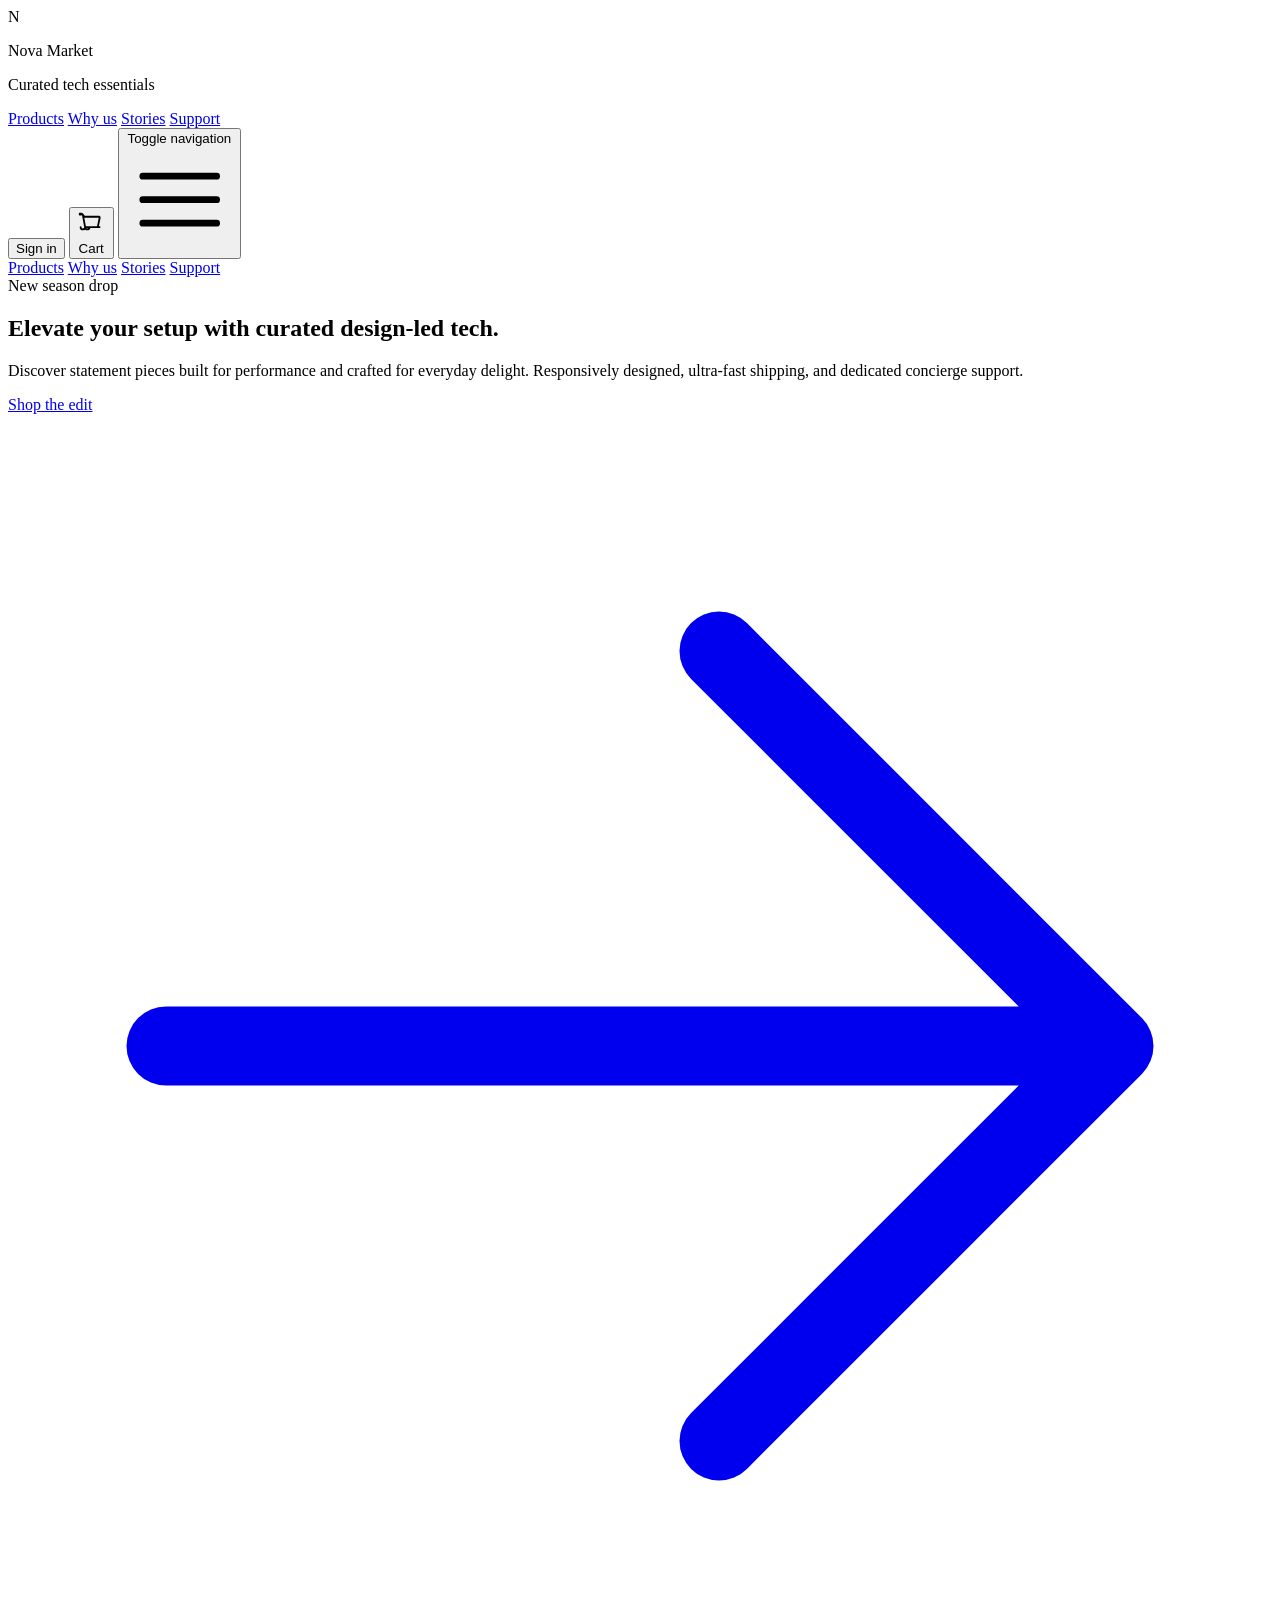
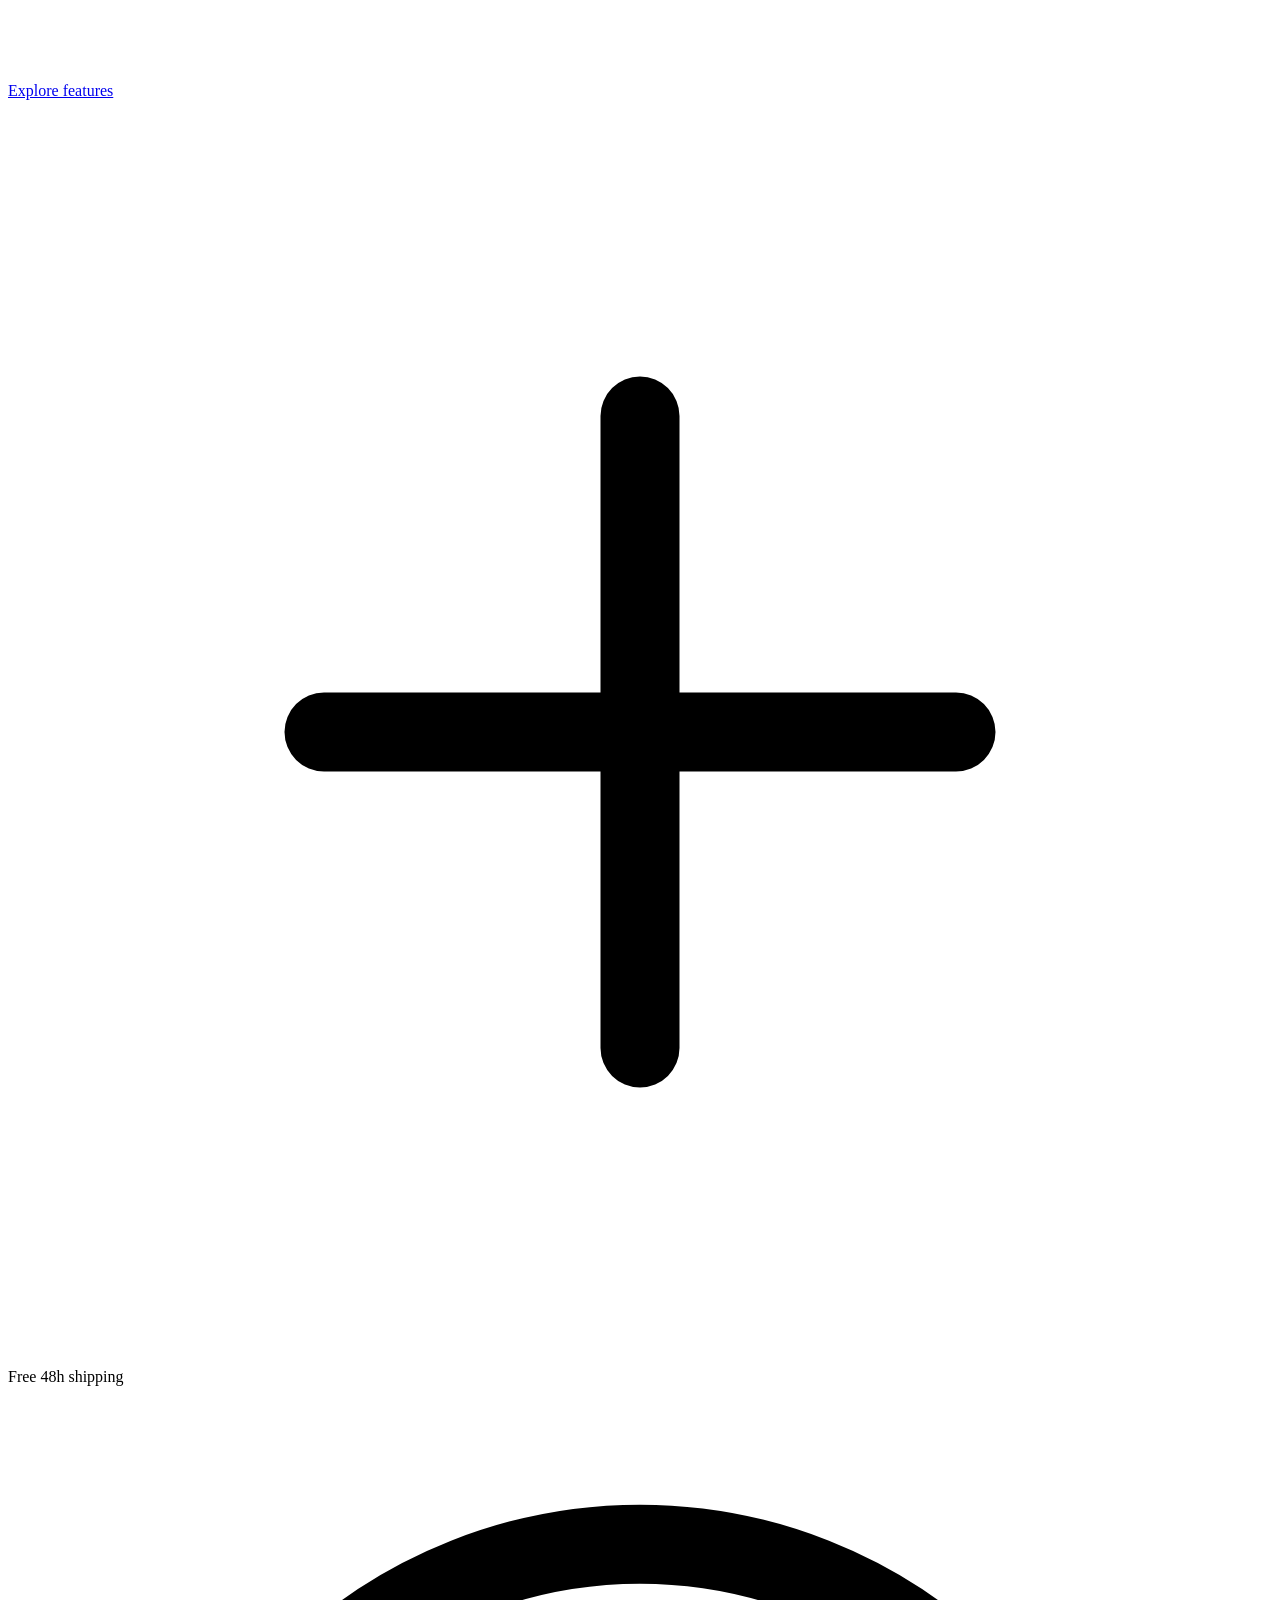
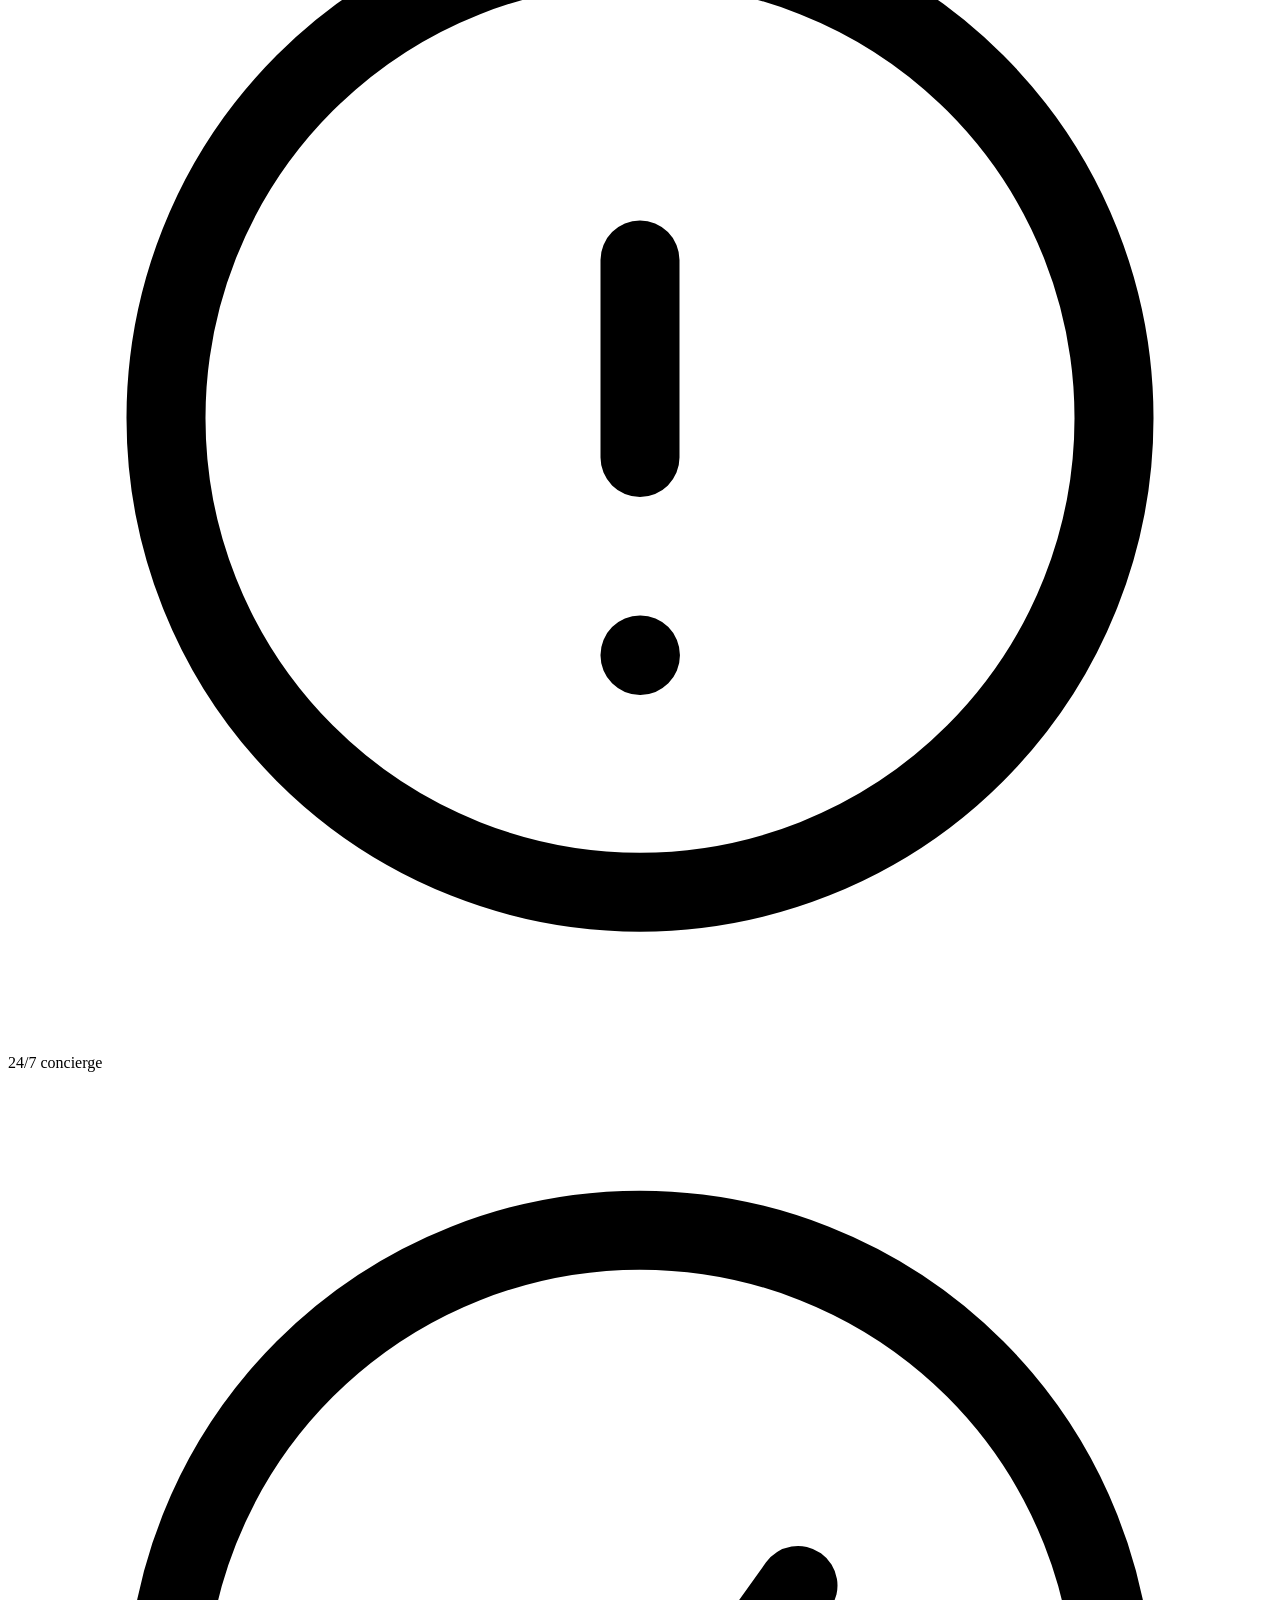
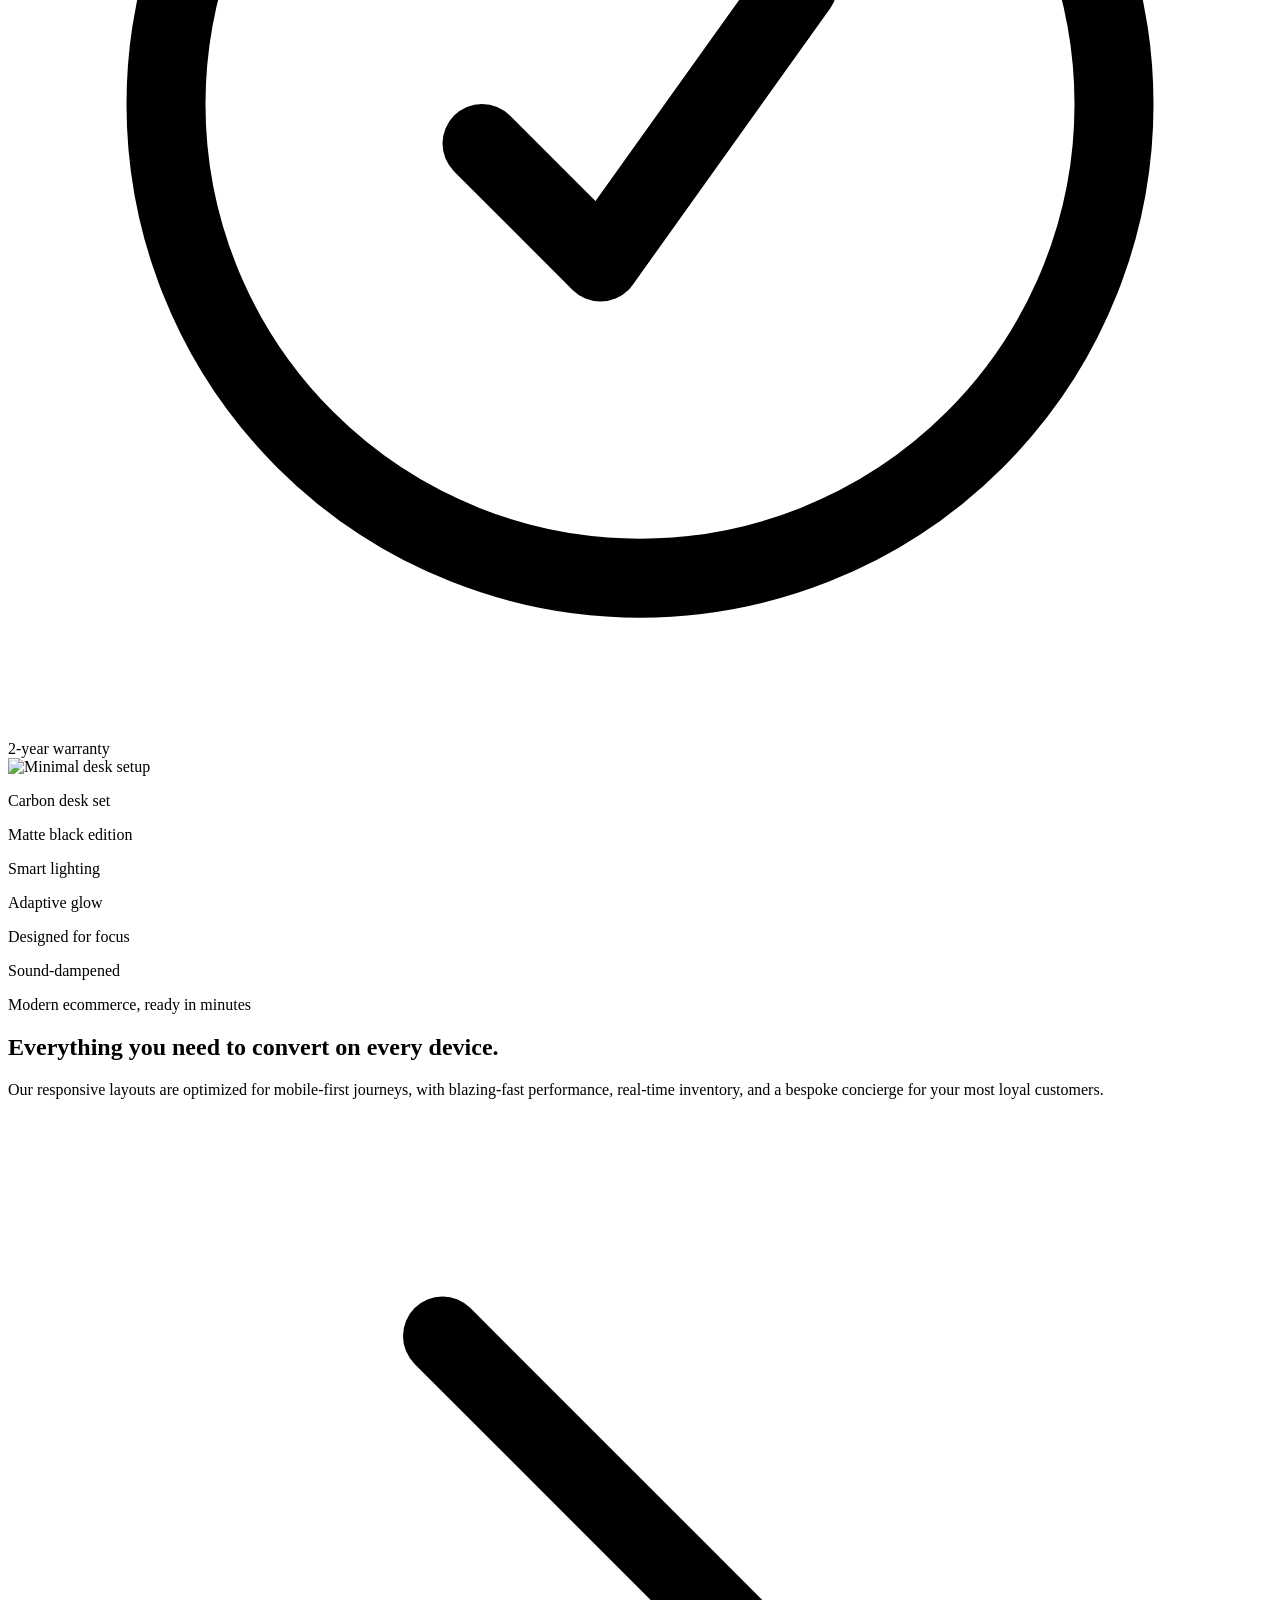
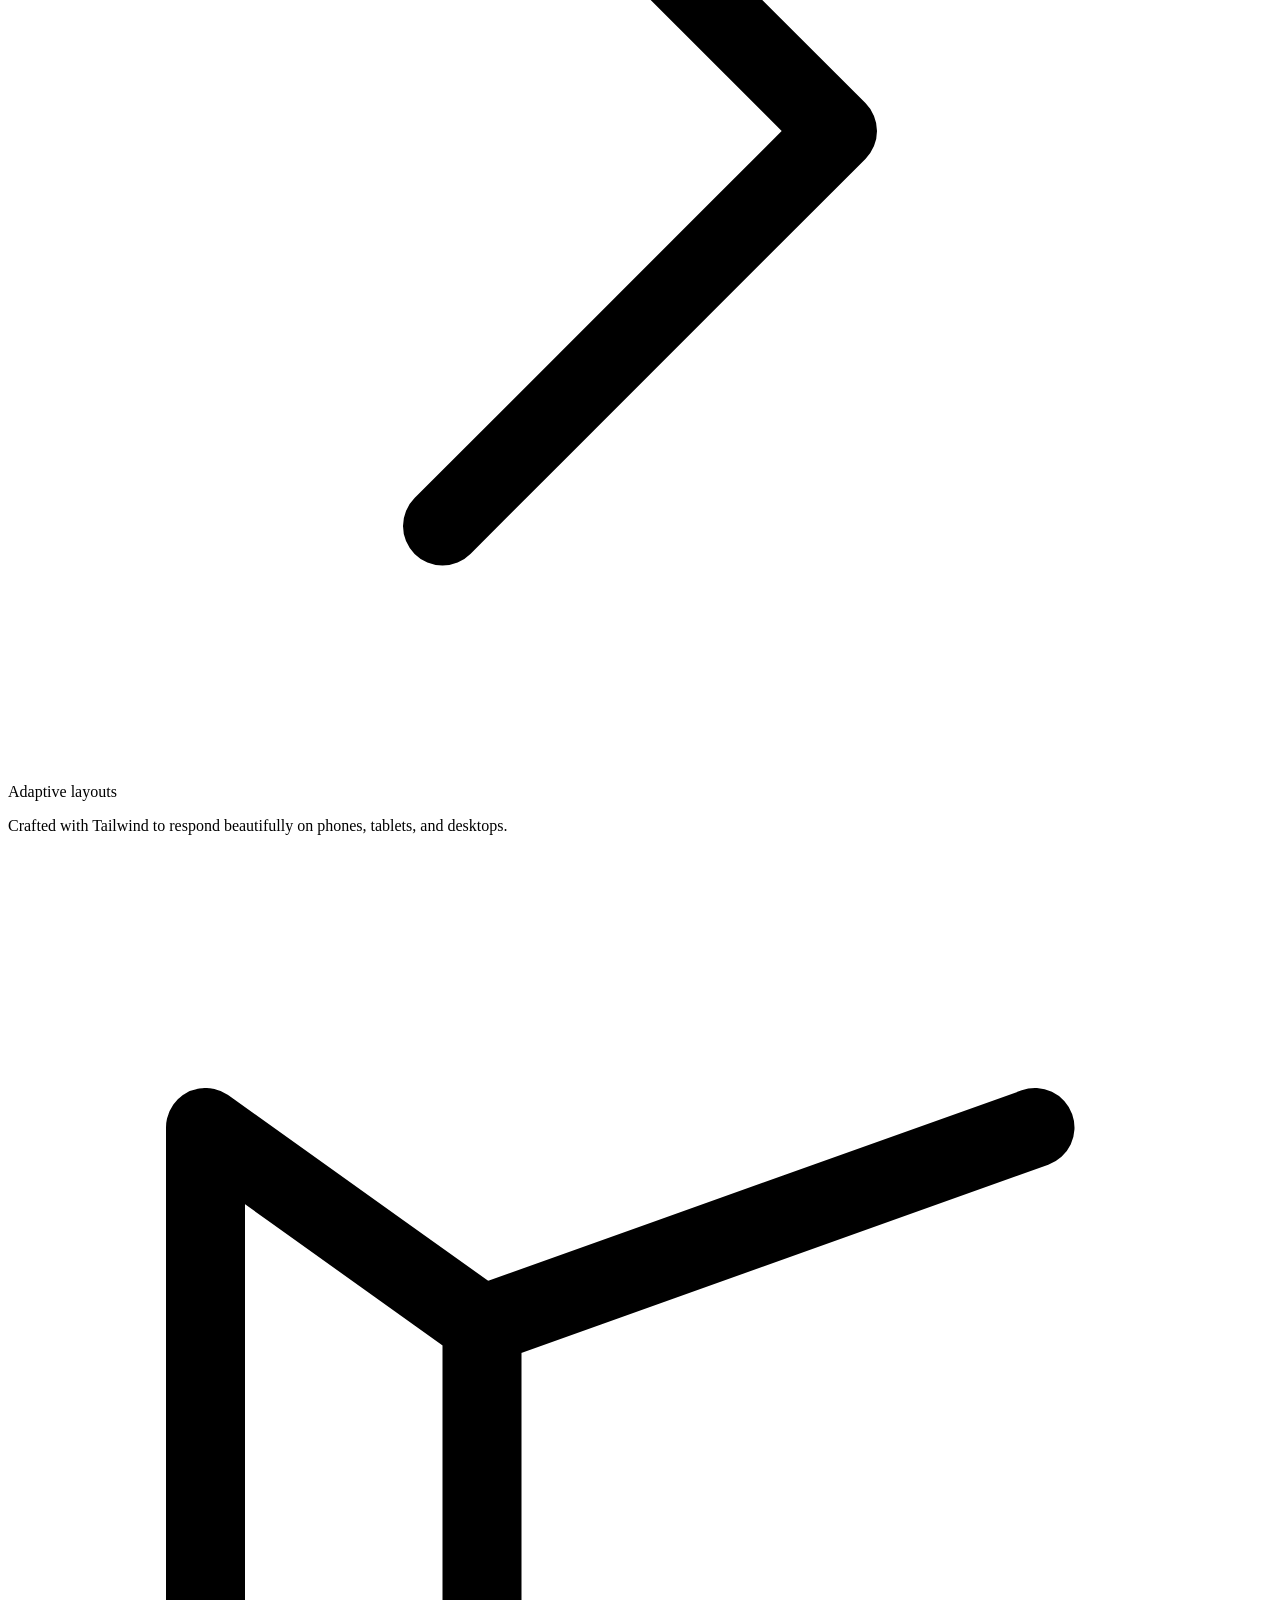
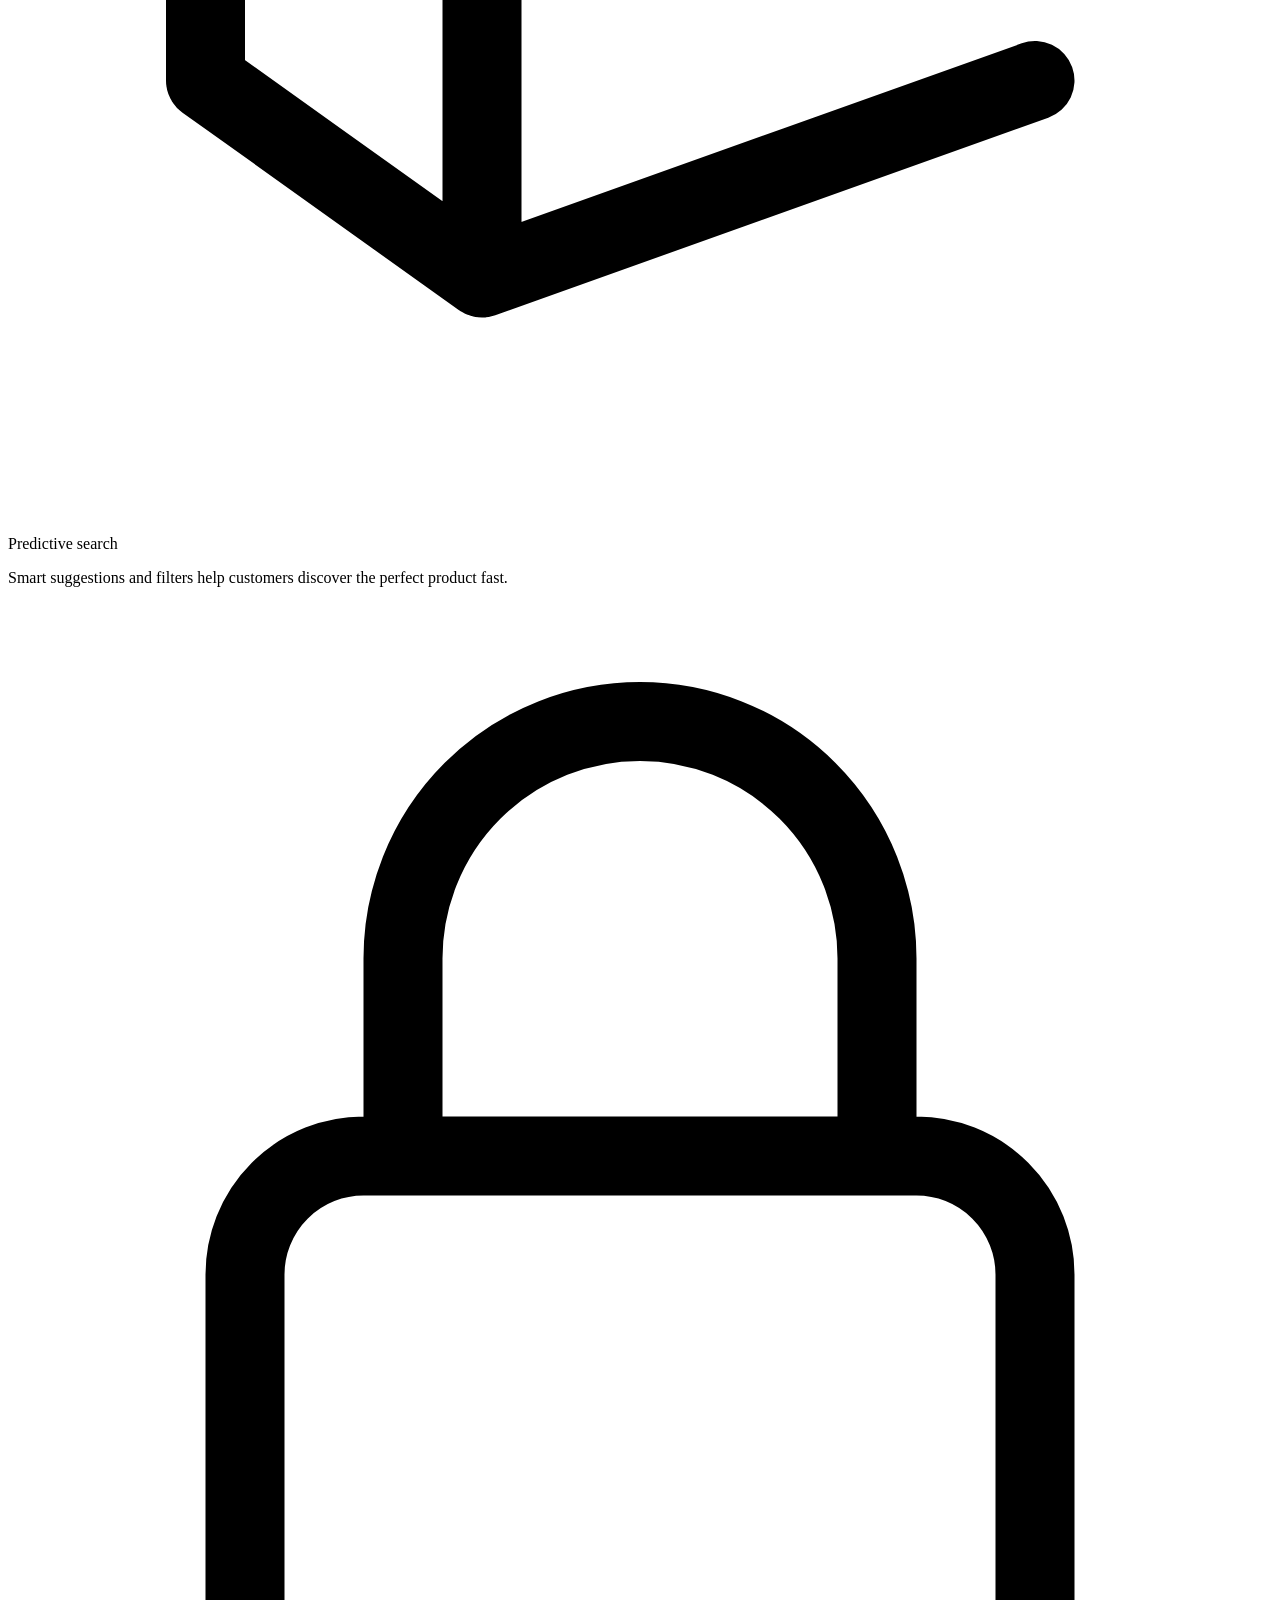
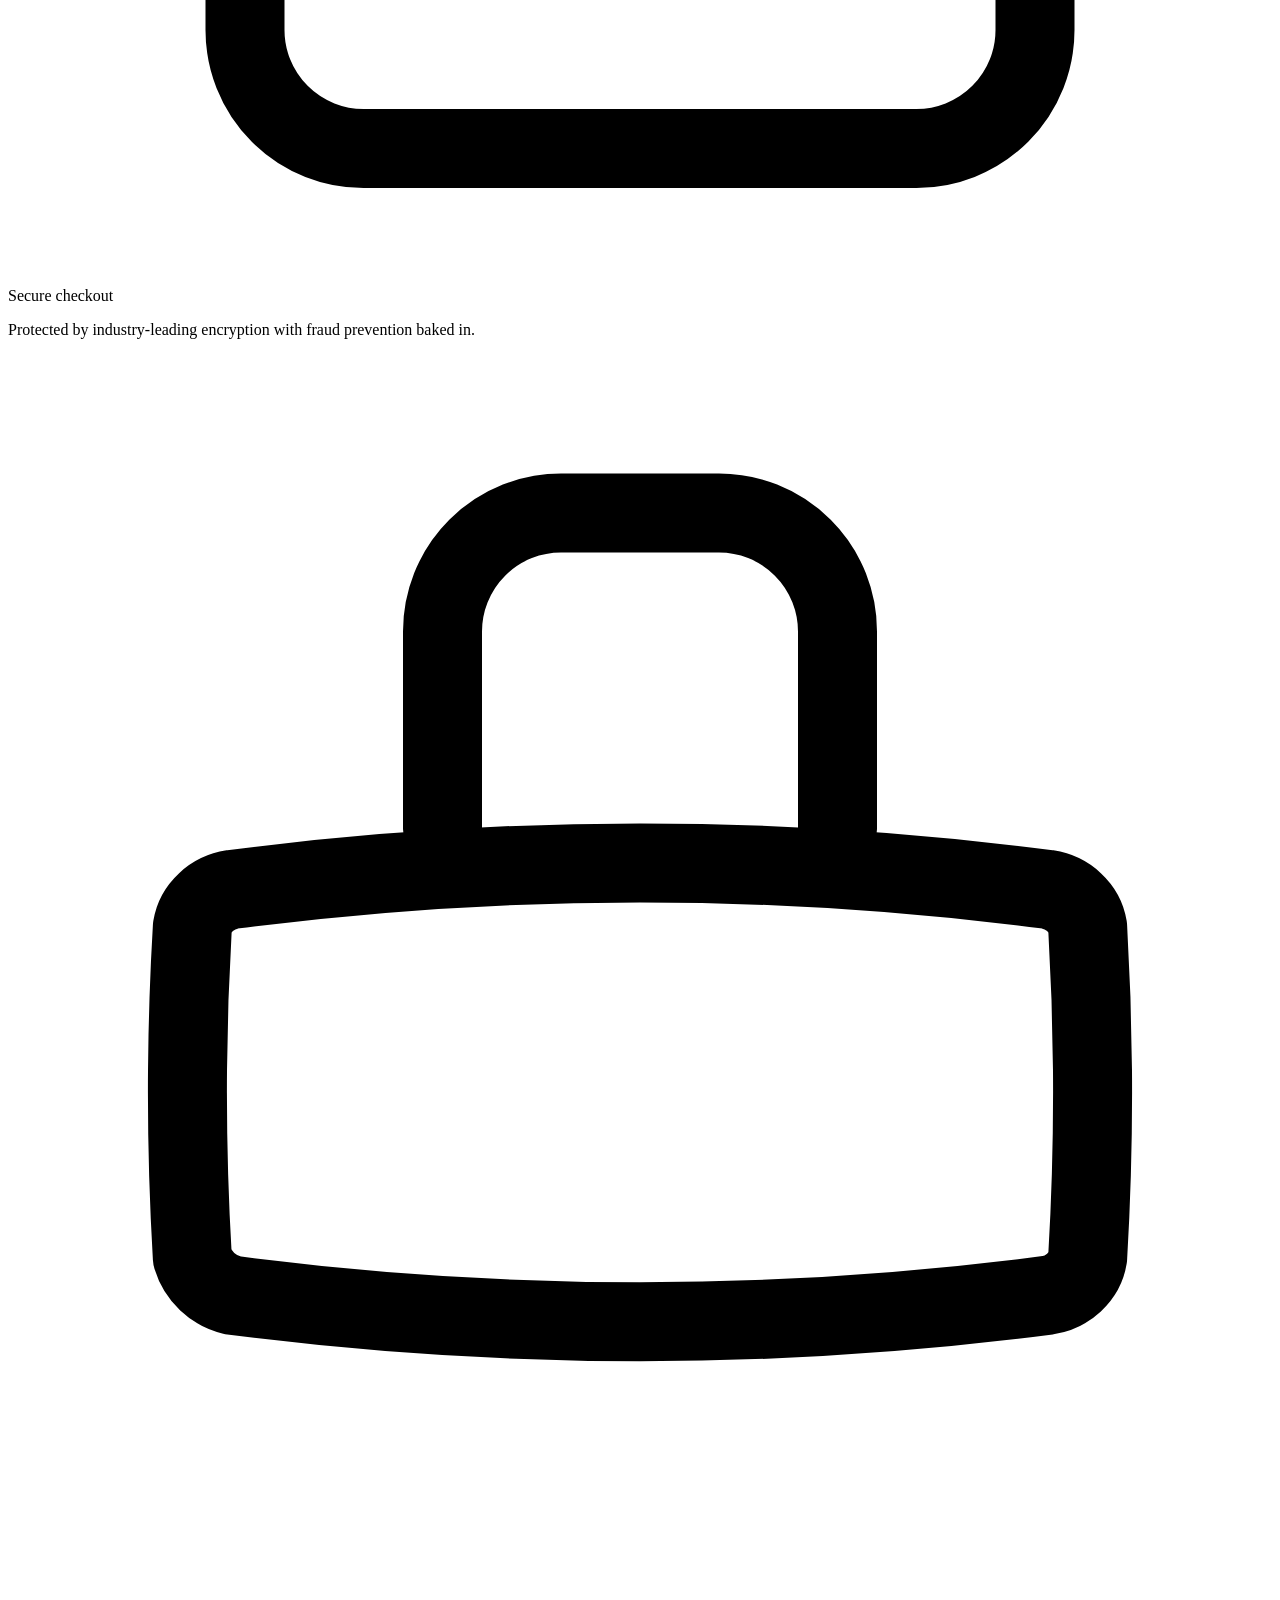
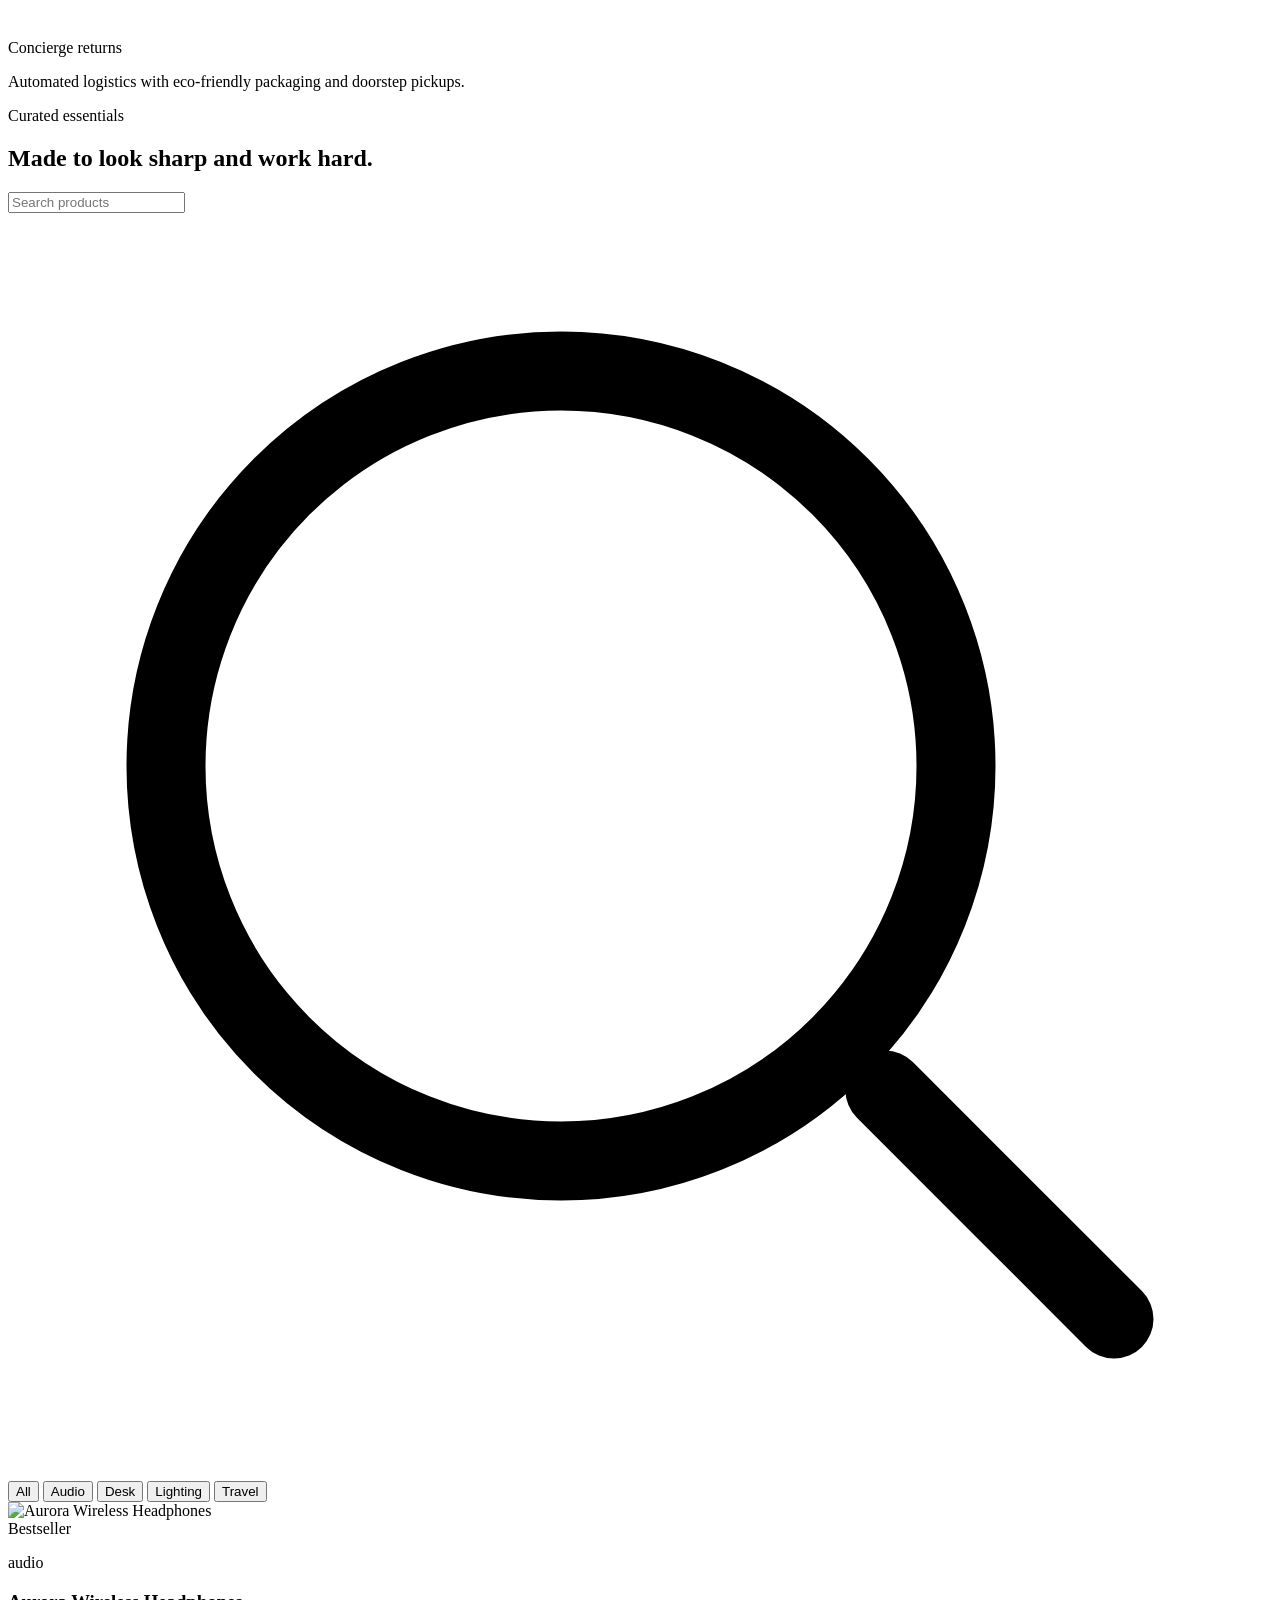
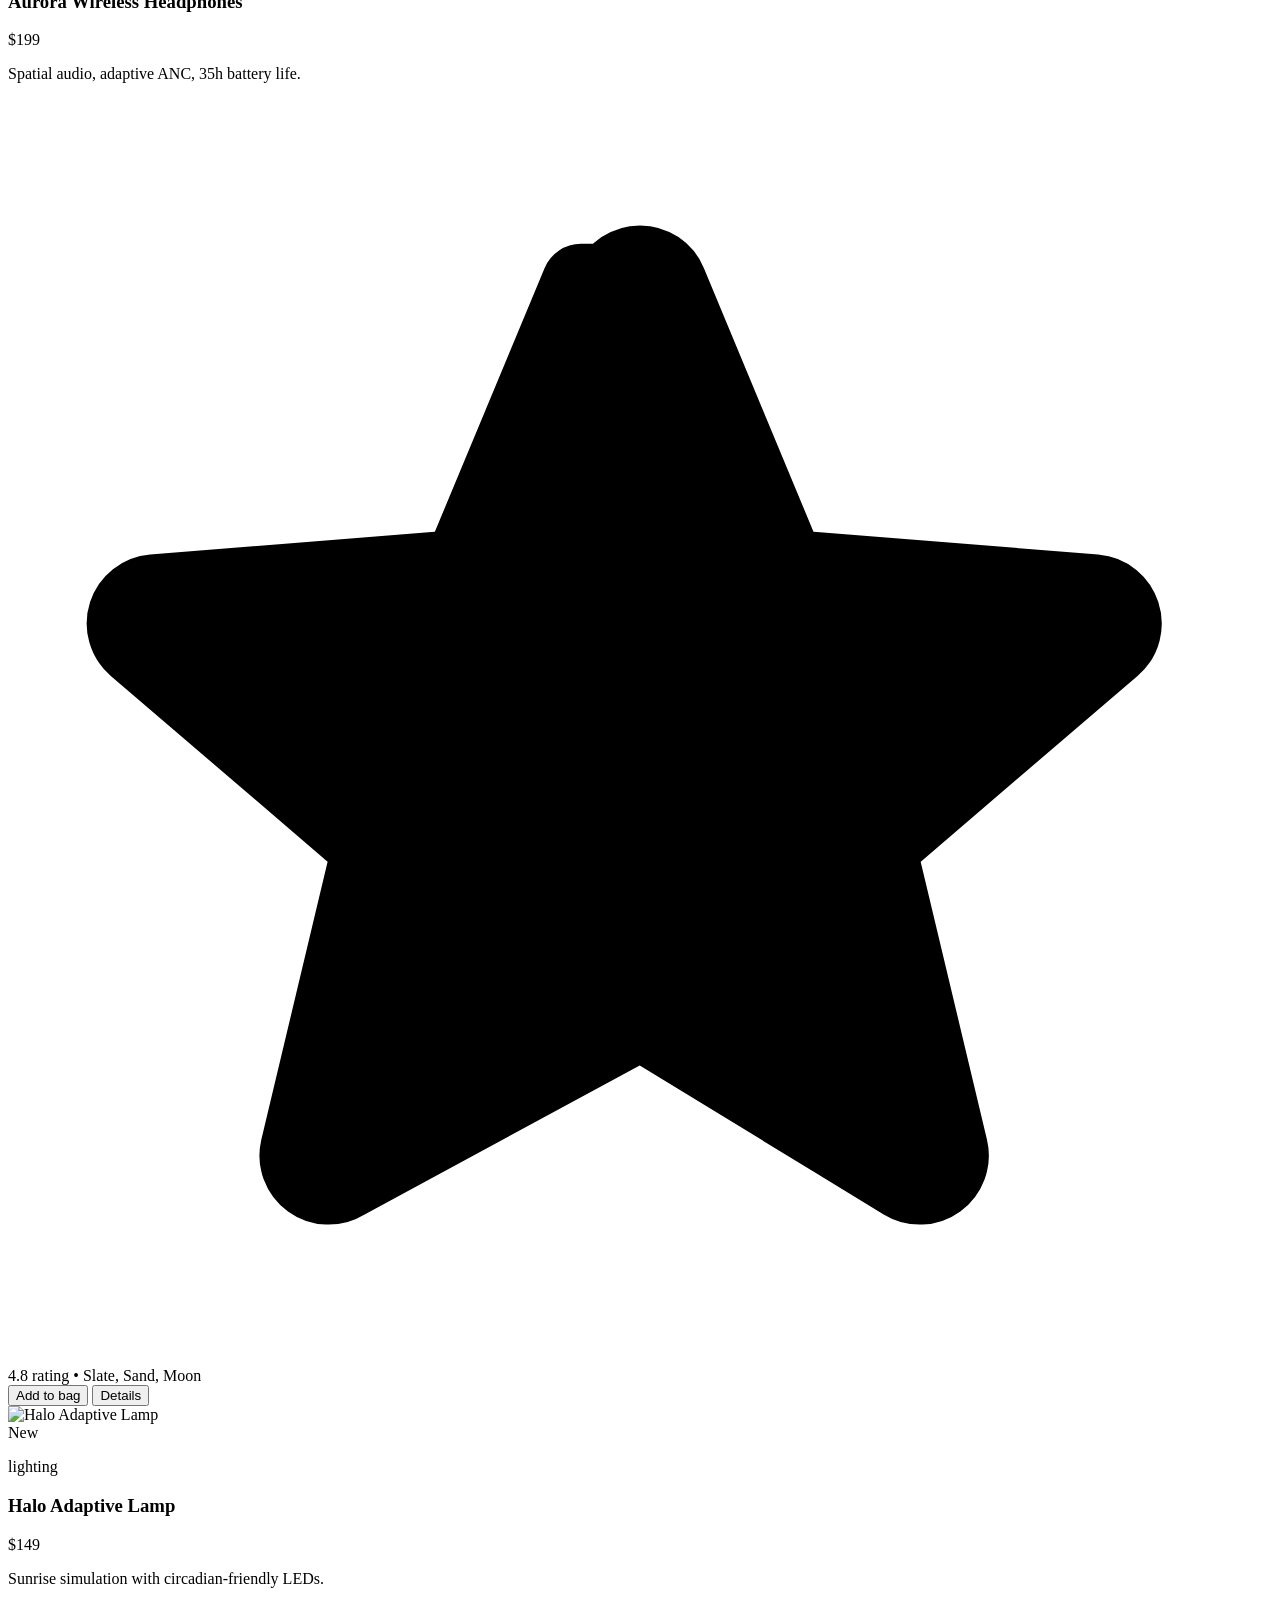
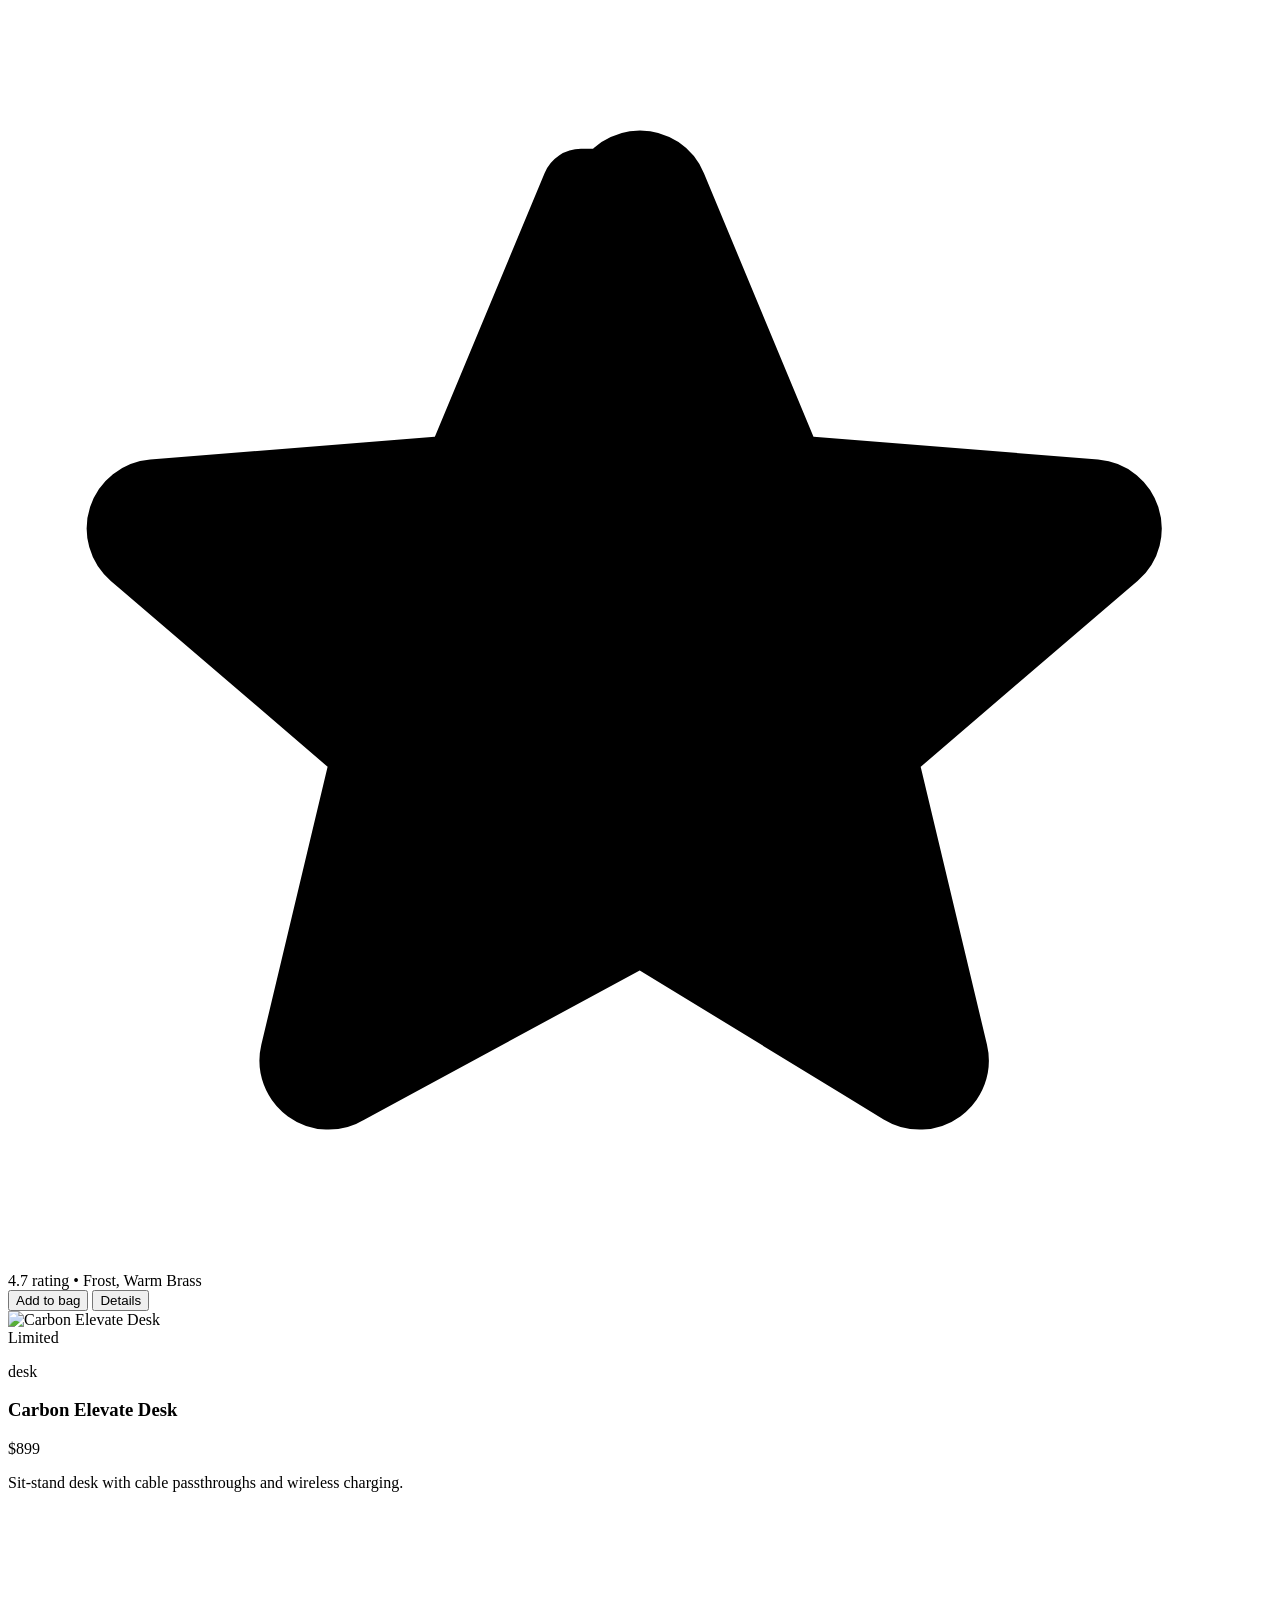
==== index.html @ 871a2a78 "Add responsive Tailwind ecommerce site" ====
<!DOCTYPE html>
<html lang="en" class="scroll-smooth">
<head>
  <meta charset="UTF-8" />
  <meta name="viewport" content="width=device-width, initial-scale=1.0" />
  <title>Nova Market | Modern Commerce</title>
  <link rel="preconnect" href="https://fonts.googleapis.com">
  <link rel="preconnect" href="https://fonts.gstatic.com" crossorigin>
  <link href="https://fonts.googleapis.com/css2?family=Space+Grotesk:wght@400;500;600;700&display=swap" rel="stylesheet">
  <script src="https://cdn.tailwindcss.com"></script>
  <script>
    tailwind.config = {
      theme: {
        extend: {
          fontFamily: {
            display: ['Space Grotesk', 'Inter', 'system-ui', 'sans-serif'],
            body: ['Inter', 'system-ui', 'sans-serif'],
          },
          boxShadow: {
            glow: '0 10px 50px rgba(14, 165, 233, 0.25)',
          },
        },
      },
    };
  </script>
</head>
<body class="bg-slate-950 text-slate-100 font-body">
  <div class="min-h-screen flex flex-col">
    <header class="sticky top-0 z-40 backdrop-blur bg-slate-950/70 border-b border-white/10">
      <div class="max-w-6xl mx-auto px-4 sm:px-6 lg:px-8">
        <div class="flex items-center justify-between h-16">
          <div class="flex items-center gap-2">
            <div class="w-10 h-10 rounded-2xl bg-gradient-to-br from-cyan-400 to-blue-500 flex items-center justify-center shadow-glow">
              <span class="text-xl font-bold text-slate-900">N</span>
            </div>
            <div>
              <p class="text-lg font-semibold tracking-tight font-display">Nova Market</p>
              <p class="text-xs text-slate-400">Curated tech essentials</p>
            </div>
          </div>
          <nav class="hidden lg:flex items-center gap-8 text-sm">
            <a href="#products" class="hover:text-cyan-300 transition">Products</a>
            <a href="#features" class="hover:text-cyan-300 transition">Why us</a>
            <a href="#stories" class="hover:text-cyan-300 transition">Stories</a>
            <a href="#cta" class="hover:text-cyan-300 transition">Support</a>
          </nav>
          <div class="flex items-center gap-3">
            <button class="hidden sm:inline-flex items-center gap-2 px-4 py-2 text-sm font-semibold rounded-xl border border-white/10 bg-white/5 hover:bg-white/10 transition">
              <span>Sign in</span>
            </button>
            <button class="inline-flex items-center gap-2 px-4 py-2 text-sm font-semibold rounded-xl bg-gradient-to-r from-cyan-400 to-blue-500 text-slate-900 shadow-glow">
              <svg xmlns="http://www.w3.org/2000/svg" fill="none" viewBox="0 0 24 24" stroke-width="1.5" stroke="currentColor" class="w-4 h-4">
                <path stroke-linecap="round" stroke-linejoin="round" d="M2.25 3h1.386c.51 0 .955.343 1.087.835l.383 1.437m0 0L6.75 14.25h10.5l1.644-7.978a.563.563 0 00-.551-.684H6.056m0 0L5.106 4.272A1.125 1.125 0 003.72 3.75H2.25m4.5 10.5h12m-12 0a1.875 1.875 0 11-3.75 0m3.75 0a1.875 1.875 0 103.75 0" />
              </svg>
              <span>Cart</span>
            </button>
            <button id="menu-toggle" class="lg:hidden w-10 h-10 inline-flex items-center justify-center rounded-xl border border-white/10 bg-white/5">
              <span class="sr-only">Toggle navigation</span>
              <svg xmlns="http://www.w3.org/2000/svg" fill="none" viewBox="0 0 24 24" stroke-width="1.5" stroke="currentColor" class="w-6 h-6">
                <path stroke-linecap="round" stroke-linejoin="round" d="M3.75 6.75h16.5M3.75 12h16.5m-16.5 5.25h16.5" />
              </svg>
            </button>
          </div>
        </div>
        <div id="mobile-nav" class="lg:hidden grid grid-rows-[0fr] transition-[grid-template-rows] duration-300 ease-out overflow-hidden">
          <div class="min-h-0 border-t border-white/10">
            <nav class="flex flex-col gap-4 py-4 text-sm">
              <a href="#products" class="hover:text-cyan-300 transition">Products</a>
              <a href="#features" class="hover:text-cyan-300 transition">Why us</a>
              <a href="#stories" class="hover:text-cyan-300 transition">Stories</a>
              <a href="#cta" class="hover:text-cyan-300 transition">Support</a>
            </nav>
          </div>
        </div>
      </div>
    </header>

    <main class="flex-1">
      <section class="relative isolate overflow-hidden">
        <div class="absolute inset-0 bg-gradient-to-br from-cyan-900/40 via-slate-900 to-slate-950"></div>
        <div class="relative max-w-6xl mx-auto px-4 sm:px-6 lg:px-8 py-16 md:py-24 flex flex-col lg:flex-row gap-10 items-center">
          <div class="flex-1 space-y-8">
            <div class="inline-flex items-center gap-2 px-3 py-2 rounded-full bg-white/5 border border-white/10 text-xs uppercase tracking-[0.2em] text-cyan-200">
              <span class="h-2 w-2 rounded-full bg-cyan-400 animate-pulse"></span>
              <span>New season drop</span>
            </div>
            <div class="space-y-4">
              <h1 class="text-4xl md:text-5xl lg:text-6xl font-display font-bold leading-tight">Elevate your setup with curated design-led tech.</h1>
              <p class="text-lg text-slate-300 max-w-2xl">Discover statement pieces built for performance and crafted for everyday delight. Responsively designed, ultra-fast shipping, and dedicated concierge support.</p>
            </div>
            <div class="flex flex-wrap gap-3">
              <a href="#products" class="inline-flex items-center gap-2 px-5 py-3 rounded-xl bg-gradient-to-r from-cyan-400 via-blue-500 to-indigo-500 text-slate-900 font-semibold shadow-glow">
                Shop the edit
                <svg xmlns="http://www.w3.org/2000/svg" fill="none" viewBox="0 0 24 24" stroke-width="1.5" stroke="currentColor" class="w-5 h-5">
                  <path stroke-linecap="round" stroke-linejoin="round" d="M13.5 4.5L21 12m0 0l-7.5 7.5M21 12H3" />
                </svg>
              </a>
              <a href="#features" class="inline-flex items-center gap-2 px-5 py-3 rounded-xl border border-white/10 bg-white/5 font-semibold text-slate-100 hover:border-cyan-400/40 hover:text-cyan-100 transition">
                Explore features
              </a>
            </div>
            <div class="flex items-center gap-6 text-sm text-slate-300">
              <div class="flex items-center gap-2">
                <div class="p-2 rounded-lg bg-white/5 border border-white/10">
                  <svg xmlns="http://www.w3.org/2000/svg" fill="none" viewBox="0 0 24 24" stroke-width="1.5" stroke="currentColor" class="w-5 h-5 text-cyan-300">
                    <path stroke-linecap="round" stroke-linejoin="round" d="M12 6v12m6-6H6" />
                  </svg>
                </div>
                <span>Free 48h shipping</span>
              </div>
              <div class="flex items-center gap-2">
                <div class="p-2 rounded-lg bg-white/5 border border-white/10">
                  <svg xmlns="http://www.w3.org/2000/svg" fill="none" viewBox="0 0 24 24" stroke-width="1.5" stroke="currentColor" class="w-5 h-5 text-cyan-300">
                    <path stroke-linecap="round" stroke-linejoin="round" d="M12 9v3.75m0 3.75h.008v.008H12v-.008z" />
                    <path stroke-linecap="round" stroke-linejoin="round" d="M21 12a9 9 0 11-18 0 9 9 0 0118 0z" />
                  </svg>
                </div>
                <span>24/7 concierge</span>
              </div>
              <div class="flex items-center gap-2">
                <div class="p-2 rounded-lg bg-white/5 border border-white/10">
                  <svg xmlns="http://www.w3.org/2000/svg" fill="none" viewBox="0 0 24 24" stroke-width="1.5" stroke="currentColor" class="w-5 h-5 text-cyan-300">
                    <path stroke-linecap="round" stroke-linejoin="round" d="M9 12.75 11.25 15 15 9.75M21 12a9 9 0 11-18 0 9 9 0 0118 0z" />
                  </svg>
                </div>
                <span>2-year warranty</span>
              </div>
            </div>
          </div>
          <div class="flex-1 w-full">
            <div class="relative">
              <div class="absolute inset-6 bg-gradient-to-br from-cyan-400/20 via-blue-500/10 to-transparent blur-3xl rounded-[32px]"></div>
              <div class="relative rounded-[28px] border border-white/10 bg-white/5 p-6 shadow-2xl">
                <div class="aspect-[4/3] rounded-2xl overflow-hidden mb-6">
                  <img src="https://images.unsplash.com/photo-1550009158-9ebf69173e03?auto=format&fit=crop&w=1600&q=80" alt="Minimal desk setup" class="w-full h-full object-cover" loading="lazy">
                </div>
                <div class="grid grid-cols-3 gap-4 text-sm text-slate-200">
                  <div class="p-4 rounded-xl bg-white/5 border border-white/10">
                    <p class="font-semibold">Carbon desk set</p>
                    <p class="text-slate-400">Matte black edition</p>
                  </div>
                  <div class="p-4 rounded-xl bg-white/5 border border-white/10">
                    <p class="font-semibold">Smart lighting</p>
                    <p class="text-slate-400">Adaptive glow</p>
                  </div>
                  <div class="p-4 rounded-xl bg-white/5 border border-white/10">
                    <p class="font-semibold">Designed for focus</p>
                    <p class="text-slate-400">Sound-dampened</p>
                  </div>
                </div>
              </div>
            </div>
          </div>
        </div>
      </section>

      <section id="features" class="py-16 md:py-20 bg-gradient-to-b from-slate-950 via-slate-900 to-slate-950">
        <div class="max-w-6xl mx-auto px-4 sm:px-6 lg:px-8">
          <div class="flex flex-col md:flex-row md:items-center md:justify-between gap-6 mb-10">
            <div class="space-y-3">
              <p class="text-sm font-semibold text-cyan-300">Modern ecommerce, ready in minutes</p>
              <h2 class="text-3xl md:text-4xl font-display font-bold">Everything you need to convert on every device.</h2>
            </div>
            <div class="max-w-xl text-slate-300">Our responsive layouts are optimized for mobile-first journeys, with blazing-fast performance, real-time inventory, and a bespoke concierge for your most loyal customers.</div>
          </div>
          <div class="grid sm:grid-cols-2 lg:grid-cols-4 gap-5">
            <div class="p-5 rounded-2xl border border-white/10 bg-white/5 hover:border-cyan-400/30 transition">
              <div class="p-3 rounded-xl bg-cyan-500/10 text-cyan-300 w-fit mb-3">
                <svg xmlns="http://www.w3.org/2000/svg" fill="none" viewBox="0 0 24 24" stroke-width="1.5" stroke="currentColor" class="w-6 h-6">
                  <path stroke-linecap="round" stroke-linejoin="round" d="M8.25 4.5l7.5 7.5-7.5 7.5" />
                </svg>
              </div>
              <p class="font-semibold text-lg">Adaptive layouts</p>
              <p class="text-slate-400 mt-2">Crafted with Tailwind to respond beautifully on phones, tablets, and desktops.</p>
            </div>
            <div class="p-5 rounded-2xl border border-white/10 bg-white/5 hover:border-cyan-400/30 transition">
              <div class="p-3 rounded-xl bg-cyan-500/10 text-cyan-300 w-fit mb-3">
                <svg xmlns="http://www.w3.org/2000/svg" fill="none" viewBox="0 0 24 24" stroke-width="1.5" stroke="currentColor" class="w-6 h-6">
                  <path stroke-linecap="round" stroke-linejoin="round" d="M9 9l10.5-3.75M9 9v10.5M9 9L3.75 5.25M9 19.5l10.5-3.75M9 19.5L3.75 15.75M3.75 5.25v10.5L9 19.5" />
                </svg>
              </div>
              <p class="font-semibold text-lg">Predictive search</p>
              <p class="text-slate-400 mt-2">Smart suggestions and filters help customers discover the perfect product fast.</p>
            </div>
            <div class="p-5 rounded-2xl border border-white/10 bg-white/5 hover:border-cyan-400/30 transition">
              <div class="p-3 rounded-xl bg-cyan-500/10 text-cyan-300 w-fit mb-3">
                <svg xmlns="http://www.w3.org/2000/svg" fill="none" viewBox="0 0 24 24" stroke-width="1.5" stroke="currentColor" class="w-6 h-6">
                  <path stroke-linecap="round" stroke-linejoin="round" d="M16.5 10.5V6.75a4.5 4.5 0 00-9 0v3.75m-.75 11.25h10.5a2.25 2.25 0 002.25-2.25v-6.75a2.25 2.25 0 00-2.25-2.25H6.75a2.25 2.25 0 00-2.25 2.25v6.75a2.25 2.25 0 002.25 2.25z" />
                </svg>
              </div>
              <p class="font-semibold text-lg">Secure checkout</p>
              <p class="text-slate-400 mt-2">Protected by industry-leading encryption with fraud prevention baked in.</p>
            </div>
            <div class="p-5 rounded-2xl border border-white/10 bg-white/5 hover:border-cyan-400/30 transition">
              <div class="p-3 rounded-xl bg-cyan-500/10 text-cyan-300 w-fit mb-3">
                <svg xmlns="http://www.w3.org/2000/svg" fill="none" viewBox="0 0 24 24" stroke-width="1.5" stroke="currentColor" class="w-6 h-6">
                  <path stroke-linecap="round" stroke-linejoin="round" d="M4.26 10.147a60.07 60.07 0 0115.48 0c.38.058.7.346.76.716a52.85 52.85 0 010 6.274c-.06.37-.38.658-.76.716a60.07 60.07 0 01-15.48 0 1.05 1.05 0 01-.76-.716 52.85 52.85 0 010-6.274c.06-.37.38-.658.76-.716z" />
                  <path stroke-linecap="round" stroke-linejoin="round" d="M8.25 9V5.25A2.25 2.25 0 0110.5 3h3a2.25 2.25 0 012.25 2.25V9" />
                </svg>
              </div>
              <p class="font-semibold text-lg">Concierge returns</p>
              <p class="text-slate-400 mt-2">Automated logistics with eco-friendly packaging and doorstep pickups.</p>
            </div>
          </div>
        </div>
      </section>

      <section id="products" class="py-16 md:py-20 bg-slate-950">
        <div class="max-w-6xl mx-auto px-4 sm:px-6 lg:px-8">
          <div class="flex flex-col md:flex-row md:items-end md:justify-between gap-6 mb-8">
            <div class="space-y-2">
              <p class="text-sm font-semibold text-cyan-300">Curated essentials</p>
              <h2 class="text-3xl md:text-4xl font-display font-bold">Made to look sharp and work hard.</h2>
            </div>
            <div class="flex flex-wrap items-center gap-3">
              <div class="relative">
                <input id="search" type="search" placeholder="Search products" class="pl-10 pr-4 py-2 w-64 rounded-xl bg-white/5 border border-white/10 text-sm placeholder:text-slate-500 focus:outline-none focus:border-cyan-400/60">
                <svg xmlns="http://www.w3.org/2000/svg" fill="none" viewBox="0 0 24 24" stroke-width="1.5" stroke="currentColor" class="w-5 h-5 text-slate-500 absolute left-3 top-1/2 -translate-y-1/2">
                  <path stroke-linecap="round" stroke-linejoin="round" d="M21 21l-4.35-4.35M18 10.5A7.5 7.5 0 113 10.5 7.5 7.5 0 0118 10.5z" />
                </svg>
              </div>
              <div class="flex flex-wrap gap-2" id="filters">
                <button class="filter-btn active px-3 py-2 rounded-xl text-xs font-semibold border border-cyan-500/40 bg-cyan-500/10 text-cyan-100" data-category="all">All</button>
                <button class="filter-btn px-3 py-2 rounded-xl text-xs font-semibold border border-white/10 bg-white/5 hover:border-cyan-400/40" data-category="audio">Audio</button>
                <button class="filter-btn px-3 py-2 rounded-xl text-xs font-semibold border border-white/10 bg-white/5 hover:border-cyan-400/40" data-category="desk">Desk</button>
                <button class="filter-btn px-3 py-2 rounded-xl text-xs font-semibold border border-white/10 bg-white/5 hover:border-cyan-400/40" data-category="lighting">Lighting</button>
                <button class="filter-btn px-3 py-2 rounded-xl text-xs font-semibold border border-white/10 bg-white/5 hover:border-cyan-400/40" data-category="travel">Travel</button>
              </div>
            </div>
          </div>
          <div id="product-grid" class="grid gap-6 sm:grid-cols-2 lg:grid-cols-3"></div>
        </div>
      </section>

      <section id="stories" class="py-16 md:py-20 bg-gradient-to-b from-slate-950 via-slate-900 to-slate-950">
        <div class="max-w-6xl mx-auto px-4 sm:px-6 lg:px-8">
          <div class="flex flex-col md:flex-row md:items-center md:justify-between gap-6 mb-10">
            <div>
              <p class="text-sm font-semibold text-cyan-300">Loved by design teams</p>
              <h2 class="text-3xl md:text-4xl font-display font-bold mt-2">Created for humans, proven by numbers.</h2>
            </div>
            <p class="max-w-xl text-slate-300">Our buyers obsess over the tactile experience: finishes that are soft to touch, materials that last, and interactions that feel intuitive.</p>
          </div>
          <div class="grid gap-6 md:grid-cols-3">
            <div class="p-6 rounded-2xl border border-white/10 bg-white/5">
              <p class="text-5xl font-display font-semibold text-cyan-300">4.9</p>
              <p class="text-slate-400 mt-2">Average customer rating across 18k verified reviews.</p>
            </div>
            <div class="p-6 rounded-2xl border border-white/10 bg-white/5">
              <p class="text-5xl font-display font-semibold text-cyan-300">28%</p>
              <p class="text-slate-400 mt-2">Higher conversion on mobile with our responsive grid.</p>
            </div>
            <div class="p-6 rounded-2xl border border-white/10 bg-white/5">
              <p class="text-5xl font-display font-semibold text-cyan-300">72hrs</p>
              <p class="text-slate-400 mt-2">Door-to-door global delivery average with priority service.</p>
            </div>
          </div>
        </div>
      </section>

      <section id="cta" class="py-16 md:py-20 bg-slate-950">
        <div class="max-w-5xl mx-auto px-4 sm:px-6 lg:px-8">
          <div class="rounded-[28px] border border-white/10 bg-gradient-to-r from-slate-900 via-slate-800 to-slate-900 p-10 md:p-14 flex flex-col md:flex-row items-center gap-8">
            <div class="flex-1 space-y-4">
              <p class="text-sm font-semibold text-cyan-300">Next-gen commerce</p>
              <h3 class="text-3xl md:text-4xl font-display font-bold">Launch a storefront your customers will love.</h3>
              <p class="text-slate-300 max-w-2xl">Responsive, secure, and powered by modern JavaScript interactions. Start with our curated collection or plug in your own catalog.</p>
              <div class="flex flex-wrap gap-3">
                <button class="inline-flex items-center gap-2 px-5 py-3 rounded-xl bg-gradient-to-r from-cyan-400 to-blue-500 text-slate-900 font-semibold shadow-glow" id="get-started">
                  Get started now
                  <svg xmlns="http://www.w3.org/2000/svg" fill="none" viewBox="0 0 24 24" stroke-width="1.5" stroke="currentColor" class="w-5 h-5">
                    <path stroke-linecap="round" stroke-linejoin="round" d="M13.5 4.5L21 12m0 0l-7.5 7.5M21 12H3" />
                  </svg>
                </button>
                <button class="inline-flex items-center gap-2 px-5 py-3 rounded-xl border border-white/10 bg-white/5 font-semibold text-slate-100 hover:border-cyan-400/40 transition">
                  Book a demo
                </button>
              </div>
            </div>
            <div class="flex-1 grid grid-cols-2 gap-4">
              <div class="rounded-2xl border border-white/10 bg-white/5 p-4">
                <p class="font-semibold">Payments</p>
                <p class="text-slate-400 text-sm mt-1">One-click checkout with secure wallets.</p>
              </div>
              <div class="rounded-2xl border border-white/10 bg-white/5 p-4">
                <p class="font-semibold">Analytics</p>
                <p class="text-slate-400 text-sm mt-1">Realtime dashboards with cohort insights.</p>
              </div>
              <div class="rounded-2xl border border-white/10 bg-white/5 p-4">
                <p class="font-semibold">Automation</p>
                <p class="text-slate-400 text-sm mt-1">Post-purchase flows that delight customers.</p>
              </div>
              <div class="rounded-2xl border border-white/10 bg-white/5 p-4">
                <p class="font-semibold">Support</p>
                <p class="text-slate-400 text-sm mt-1">Concierge service with 2-minute SLA.</p>
              </div>
            </div>
          </div>
        </div>
      </section>
    </main>

    <footer class="border-t border-white/10 bg-slate-950">
      <div class="max-w-6xl mx-auto px-4 sm:px-6 lg:px-8 py-10 flex flex-col md:flex-row md:items-center md:justify-between gap-6 text-sm text-slate-400">
        <div class="flex items-center gap-3">
          <div class="w-9 h-9 rounded-2xl bg-gradient-to-br from-cyan-400 to-blue-500 flex items-center justify-center">
            <span class="text-slate-900 font-display font-bold">N</span>
          </div>
          <div>
            <p class="font-semibold text-slate-200">Nova Market</p>
            <p>Elevated commerce experiences.</p>
          </div>
        </div>
        <div class="flex items-center gap-4">
          <a href="#" class="hover:text-cyan-200">Privacy</a>
          <a href="#" class="hover:text-cyan-200">Terms</a>
          <a href="#" class="hover:text-cyan-200">Status</a>
        </div>
      </div>
    </footer>
  </div>

  <div id="toast" class="fixed bottom-6 right-6 px-4 py-3 rounded-xl bg-slate-800 text-slate-100 shadow-lg border border-white/10 opacity-0 translate-y-4 pointer-events-none transition duration-300">Added to your bag</div>

  <script>
    const products = [
      {
        id: 'aurora-headphones',
        name: 'Aurora Wireless Headphones',
        category: 'audio',
        price: 199,
        rating: 4.8,
        badge: 'Bestseller',
        description: 'Spatial audio, adaptive ANC, 35h battery life.',
        colors: ['Slate', 'Sand', 'Moon'],
        image: 'https://images.unsplash.com/photo-1585386959984-a4155224a1ad?auto=format&fit=crop&w=1200&q=80'
      },
      {
        id: 'halo-lamp',
        name: 'Halo Adaptive Lamp',
        category: 'lighting',
        price: 149,
        rating: 4.7,
        badge: 'New',
        description: 'Sunrise simulation with circadian-friendly LEDs.',
        colors: ['Frost', 'Warm Brass'],
        image: 'https://images.unsplash.com/photo-1469474968028-56623f02e42e?auto=format&fit=crop&w=1200&q=80'
      },
      {
        id: 'carbon-desk',
        name: 'Carbon Elevate Desk',
        category: 'desk',
        price: 899,
        rating: 4.9,
        badge: 'Limited',
        description: 'Sit-stand desk with cable passthroughs and wireless charging.',
        colors: ['Onyx', 'Ash'],
        image: 'https://images.unsplash.com/photo-1522199755839-a2bacb67c546?auto=format&fit=crop&w=1200&q=80'
      },
      {
        id: 'flow-keyboard',
        name: 'Flow Mechanical Keyboard',
        category: 'desk',
        price: 179,
        rating: 4.6,
        badge: 'Staff pick',
        description: 'Hot-swappable keys, silenced switches, per-key RGB.',
        colors: ['Frost', 'Obsidian', 'Rose'],
        image: 'https://images.unsplash.com/photo-1585076800541-5a1832dd180e?auto=format&fit=crop&w=1200&q=80'
      },
      {
        id: 'atlas-backpack',
        name: 'Atlas Modular Backpack',
        category: 'travel',
        price: 229,
        rating: 4.8,
        badge: 'Editor\'s choice',
        description: 'Waterproof shell, padded laptop sleeve, endless modules.',
        colors: ['Charcoal', 'Navy'],
        image: 'https://images.unsplash.com/photo-1500530855697-b586d89ba3ee?auto=format&fit=crop&w=1200&q=80'
      },
      {
        id: 'pulse-speaker',
        name: 'Pulse Portable Speaker',
        category: 'audio',
        price: 129,
        rating: 4.5,
        badge: 'Portable',
        description: '360° sound, splash proof, 18h playback.',
        colors: ['Mist', 'Stone'],
        image: 'https://images.unsplash.com/photo-1507878866276-a947ef722fee?auto=format&fit=crop&w=1200&q=80'
      }
    ];

    const state = {
      category: 'all',
      search: ''
    };

    const productGrid = document.getElementById('product-grid');
    const searchInput = document.getElementById('search');
    const filterButtons = document.querySelectorAll('.filter-btn');
    const toast = document.getElementById('toast');

    const renderProducts = () => {
      const normalizedSearch = state.search.toLowerCase();
      const filtered = products.filter((product) => {
        const matchesCategory = state.category === 'all' || product.category === state.category;
        const matchesSearch = product.name.toLowerCase().includes(normalizedSearch) || product.description.toLowerCase().includes(normalizedSearch);
        return matchesCategory && matchesSearch;
      });

      if (!filtered.length) {
        productGrid.innerHTML = `<div class="col-span-full rounded-2xl border border-white/10 bg-white/5 p-10 text-center text-slate-400">No products found. Try a different search or category.</div>`;
        return;
      }

      productGrid.innerHTML = filtered.map((product) => `
        <article class="group relative flex flex-col rounded-2xl border border-white/10 bg-white/5 overflow-hidden hover:border-cyan-400/30 transition">
          <div class="aspect-[4/3] overflow-hidden">
            <img src="${product.image}" alt="${product.name}" class="h-full w-full object-cover transition duration-500 group-hover:scale-105" loading="lazy" />
            <div class="absolute top-3 left-3 inline-flex items-center gap-2 px-3 py-1 rounded-full bg-slate-900/70 text-xs font-semibold text-cyan-200 border border-white/10">${product.badge}</div>
          </div>
          <div class="flex-1 p-5 flex flex-col gap-3">
            <div class="flex items-start justify-between gap-3">
              <div>
                <p class="text-sm uppercase tracking-[0.2em] text-slate-400">${product.category}</p>
                <h3 class="text-lg font-semibold text-white">${product.name}</h3>
              </div>
              <span class="px-3 py-1 rounded-lg bg-white/5 text-sm font-semibold">$${product.price}</span>
            </div>
            <p class="text-sm text-slate-300">${product.description}</p>
            <div class="flex items-center gap-2 text-sm text-slate-400">
              <svg xmlns="http://www.w3.org/2000/svg" fill="currentColor" viewBox="0 0 24 24" stroke-width="1.5" stroke="currentColor" class="w-4 h-4 text-amber-300">
                <path stroke-linecap="round" stroke-linejoin="round" d="M11.48 3.499a.562.562 0 011.04 0l2.125 5.111a.563.563 0 00.475.345l5.518.442c.499.04.701.663.321.988l-4.204 3.602a.563.563 0 00-.182.557l1.285 5.385a.562.562 0 01-.84.61l-4.725-2.885a.563.563 0 00-.586 0L6.38 20.539a.562.562 0 01-.84-.61l1.285-5.386a.562.562 0 00-.182-.557L2.44 10.385a.563.563 0 01.321-.988l5.518-.441a.563.563 0 00.475-.345L10.88 3.5z" />
              </svg>
              <span>${product.rating} rating</span>
              <span class="text-slate-600">•</span>
              <span class="truncate">${product.colors.join(', ')}</span>
            </div>
            <div class="flex items-center gap-3 mt-auto">
              <button class="add-to-cart inline-flex items-center gap-2 px-4 py-2 rounded-xl bg-gradient-to-r from-cyan-400 to-blue-500 text-slate-900 font-semibold shadow-glow" data-id="${product.id}">
                Add to bag
              </button>
              <button class="inline-flex items-center gap-2 px-4 py-2 rounded-xl border border-white/10 bg-white/5 text-sm font-semibold hover:border-cyan-400/40 transition">
                Details
              </button>
            </div>
          </div>
        </article>
      `).join('');
    };

    const updateActiveFilter = (category) => {
      filterButtons.forEach((button) => {
        const isActive = button.dataset.category === category;
        button.classList.toggle('active', isActive);
        button.classList.toggle('border-cyan-500/40', isActive);
        button.classList.toggle('bg-cyan-500/10', isActive);
        button.classList.toggle('text-cyan-100', isActive);
      });
    };

    const showToast = (message) => {
      toast.textContent = message;
      toast.classList.remove('opacity-0', 'translate-y-4', 'pointer-events-none');
      setTimeout(() => {
        toast.classList.add('opacity-0', 'translate-y-4', 'pointer-events-none');
      }, 2000);
    };

    const handleAddToCart = (event) => {
      const button = event.target.closest('.add-to-cart');
      if (!button) return;
      const product = products.find((item) => item.id === button.dataset.id);
      if (!product) return;
      showToast(`${product.name} added to your bag`);
    };

    filterButtons.forEach((button) => {
      button.addEventListener('click', () => {
        state.category = button.dataset.category;
        updateActiveFilter(state.category);
        renderProducts();
      });
    });

    searchInput.addEventListener('input', (event) => {
      state.search = event.target.value;
      renderProducts();
    });

    productGrid.addEventListener('click', handleAddToCart);

    const mobileNav = document.getElementById('mobile-nav');
    const menuToggle = document.getElementById('menu-toggle');
    let navOpen = false;

    const toggleNav = () => {
      navOpen = !navOpen;
      mobileNav.style.gridTemplateRows = navOpen ? '1fr' : '0fr';
    };

    menuToggle.addEventListener('click', toggleNav);

    document.getElementById('get-started').addEventListener('click', () => {
      showToast('Welcome aboard! We will tailor your setup.');
    });

    renderProducts();
  </script>
</body>
</html>
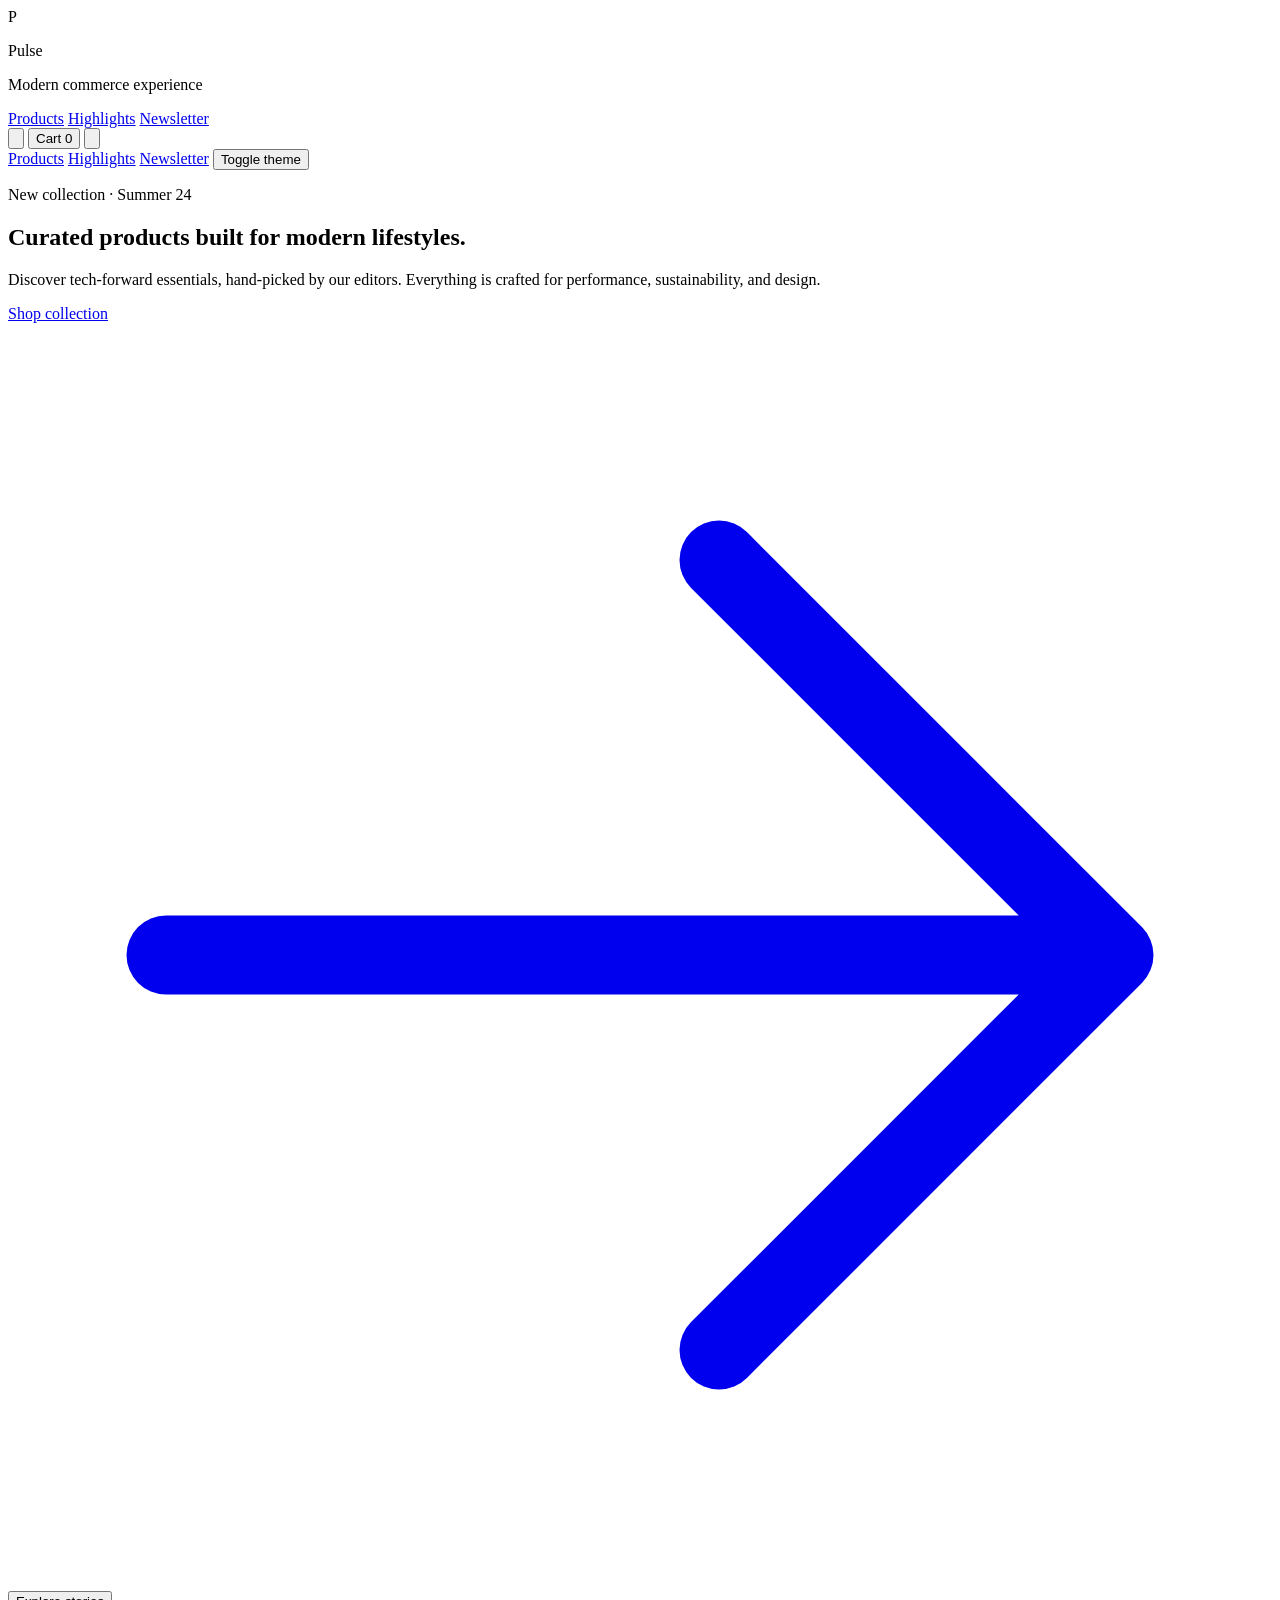
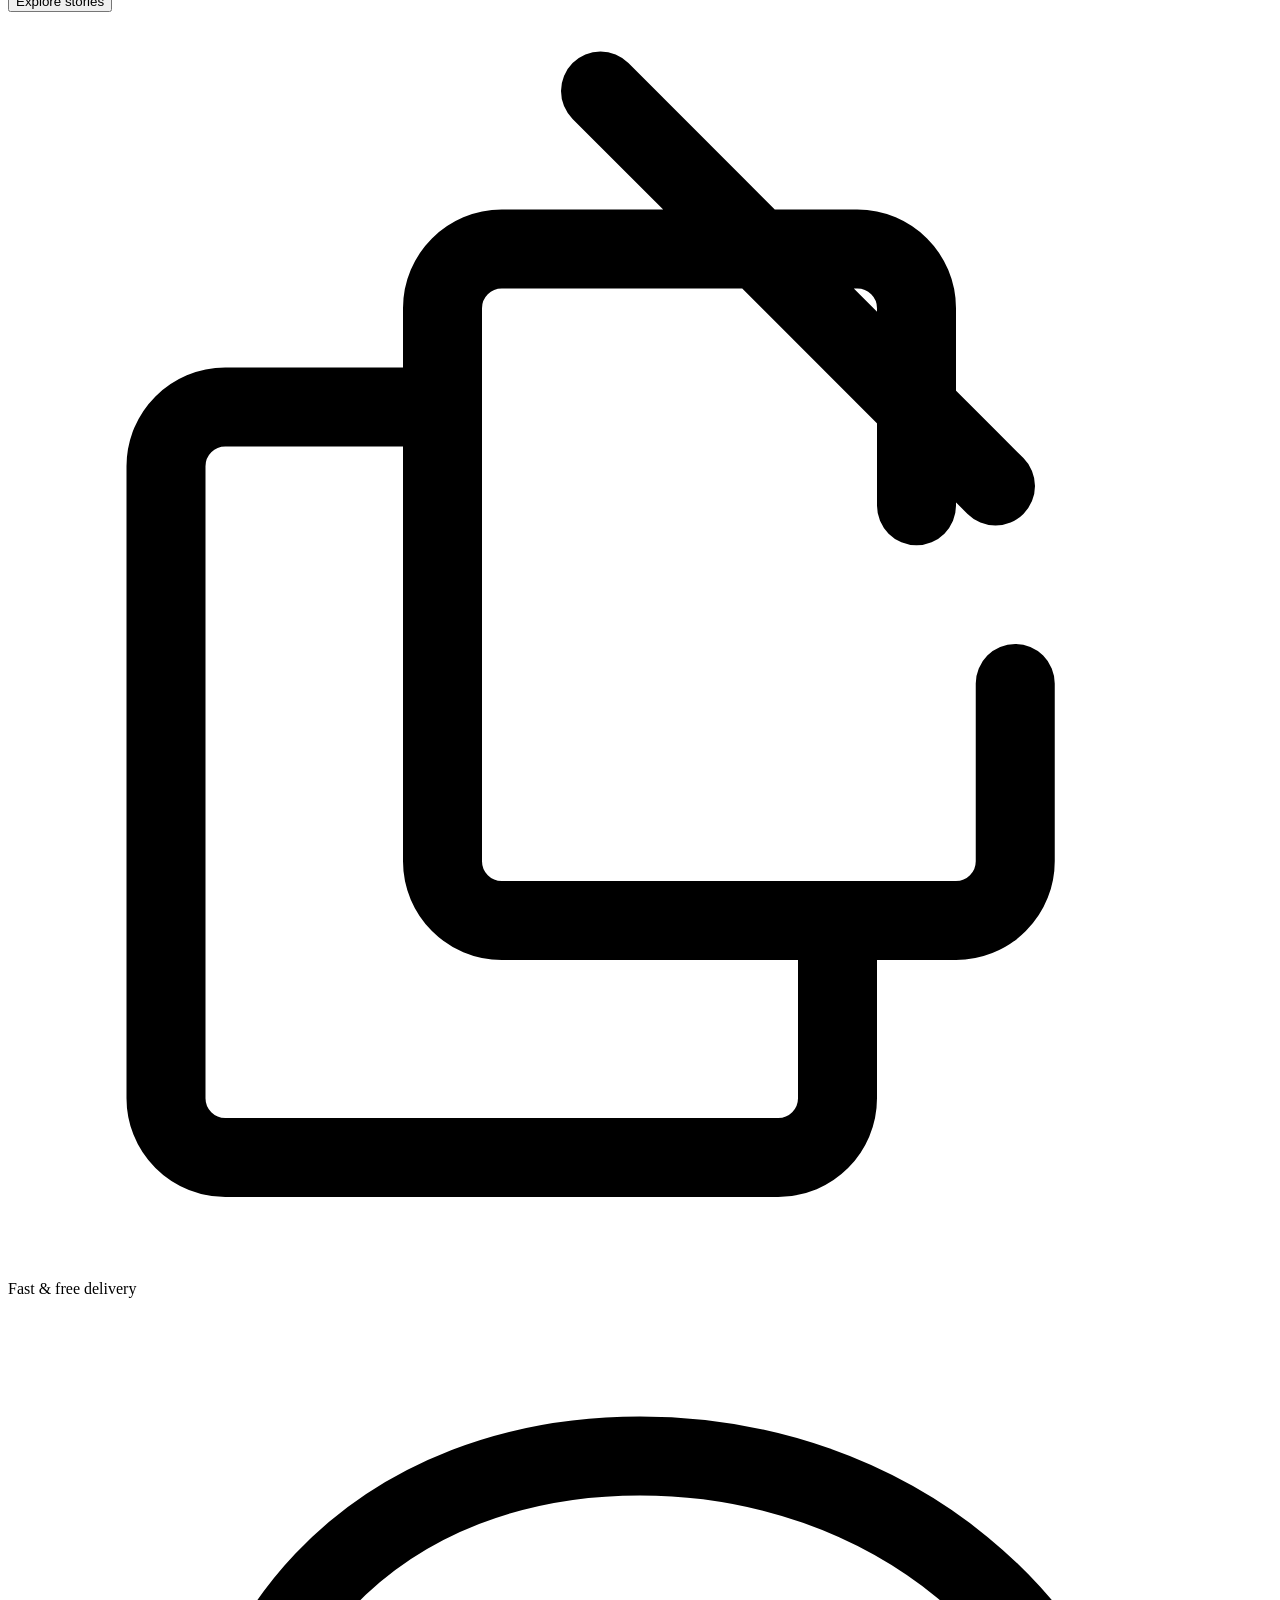
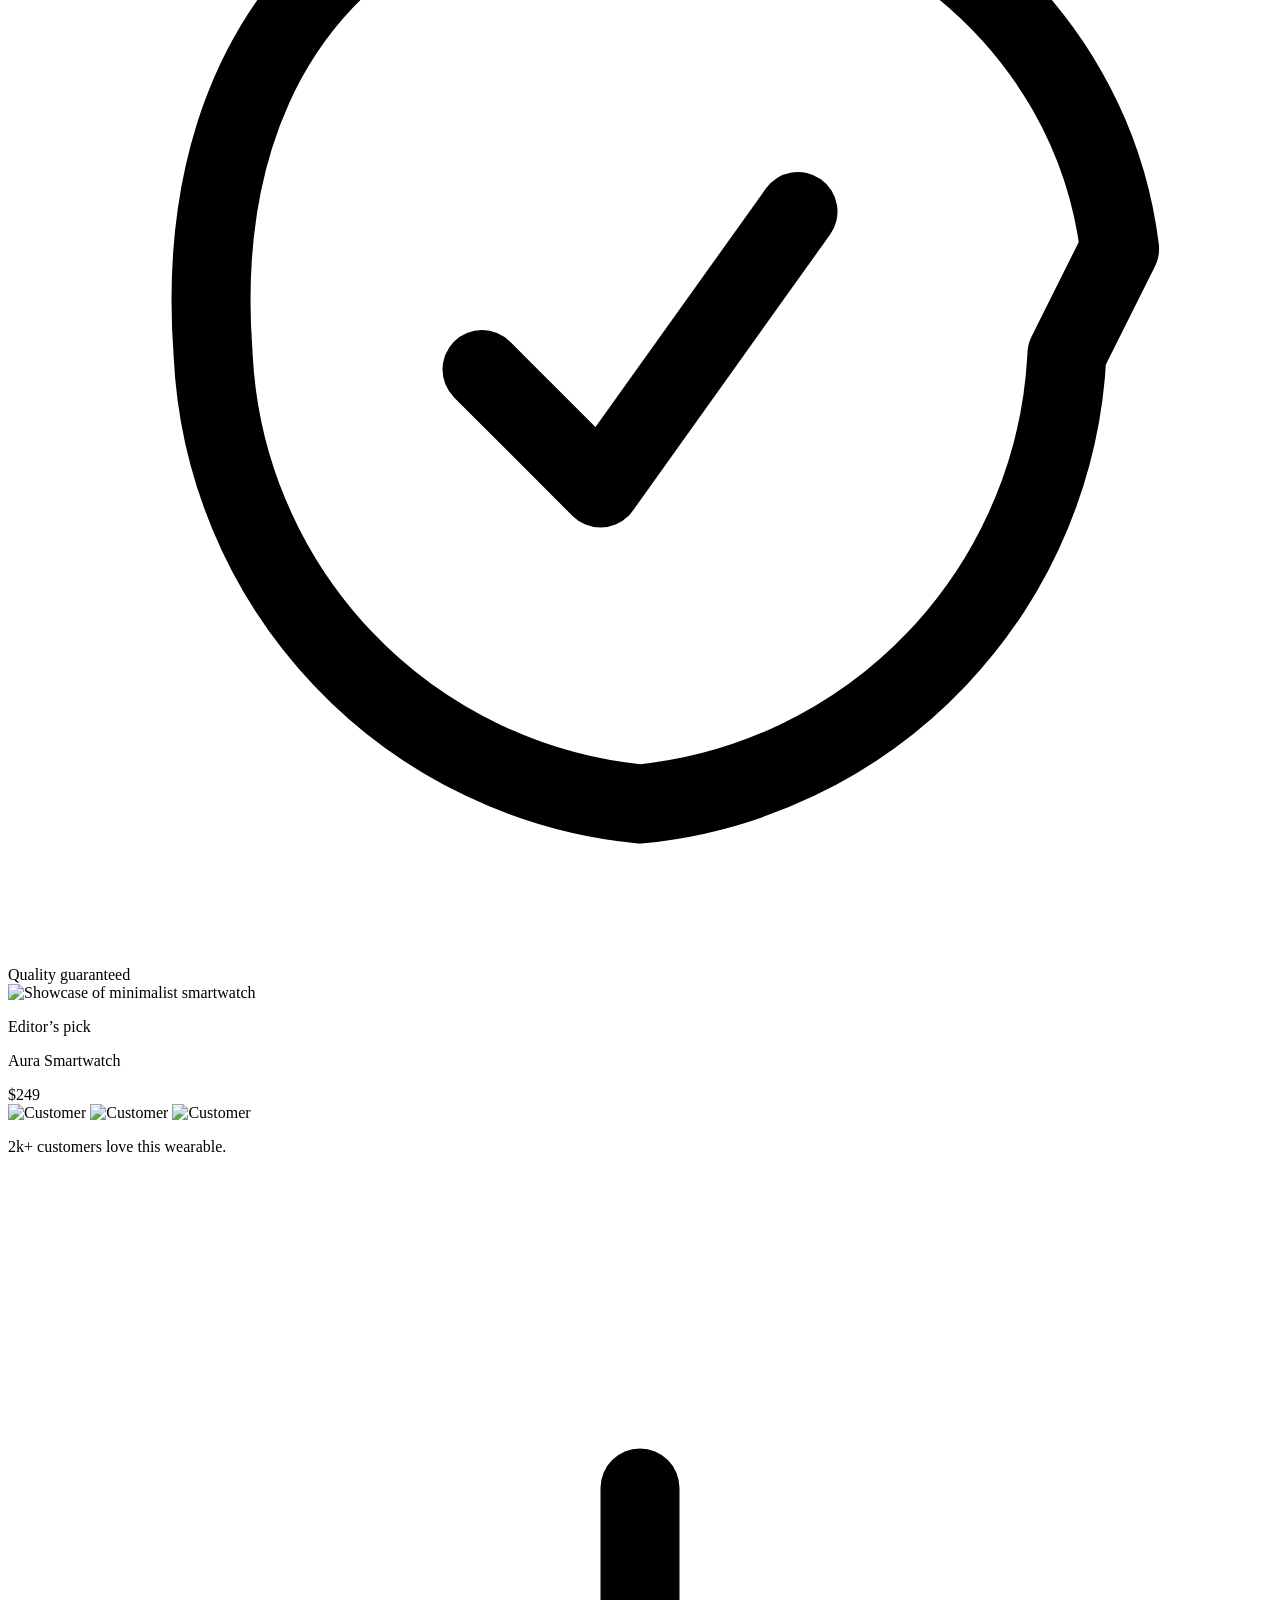
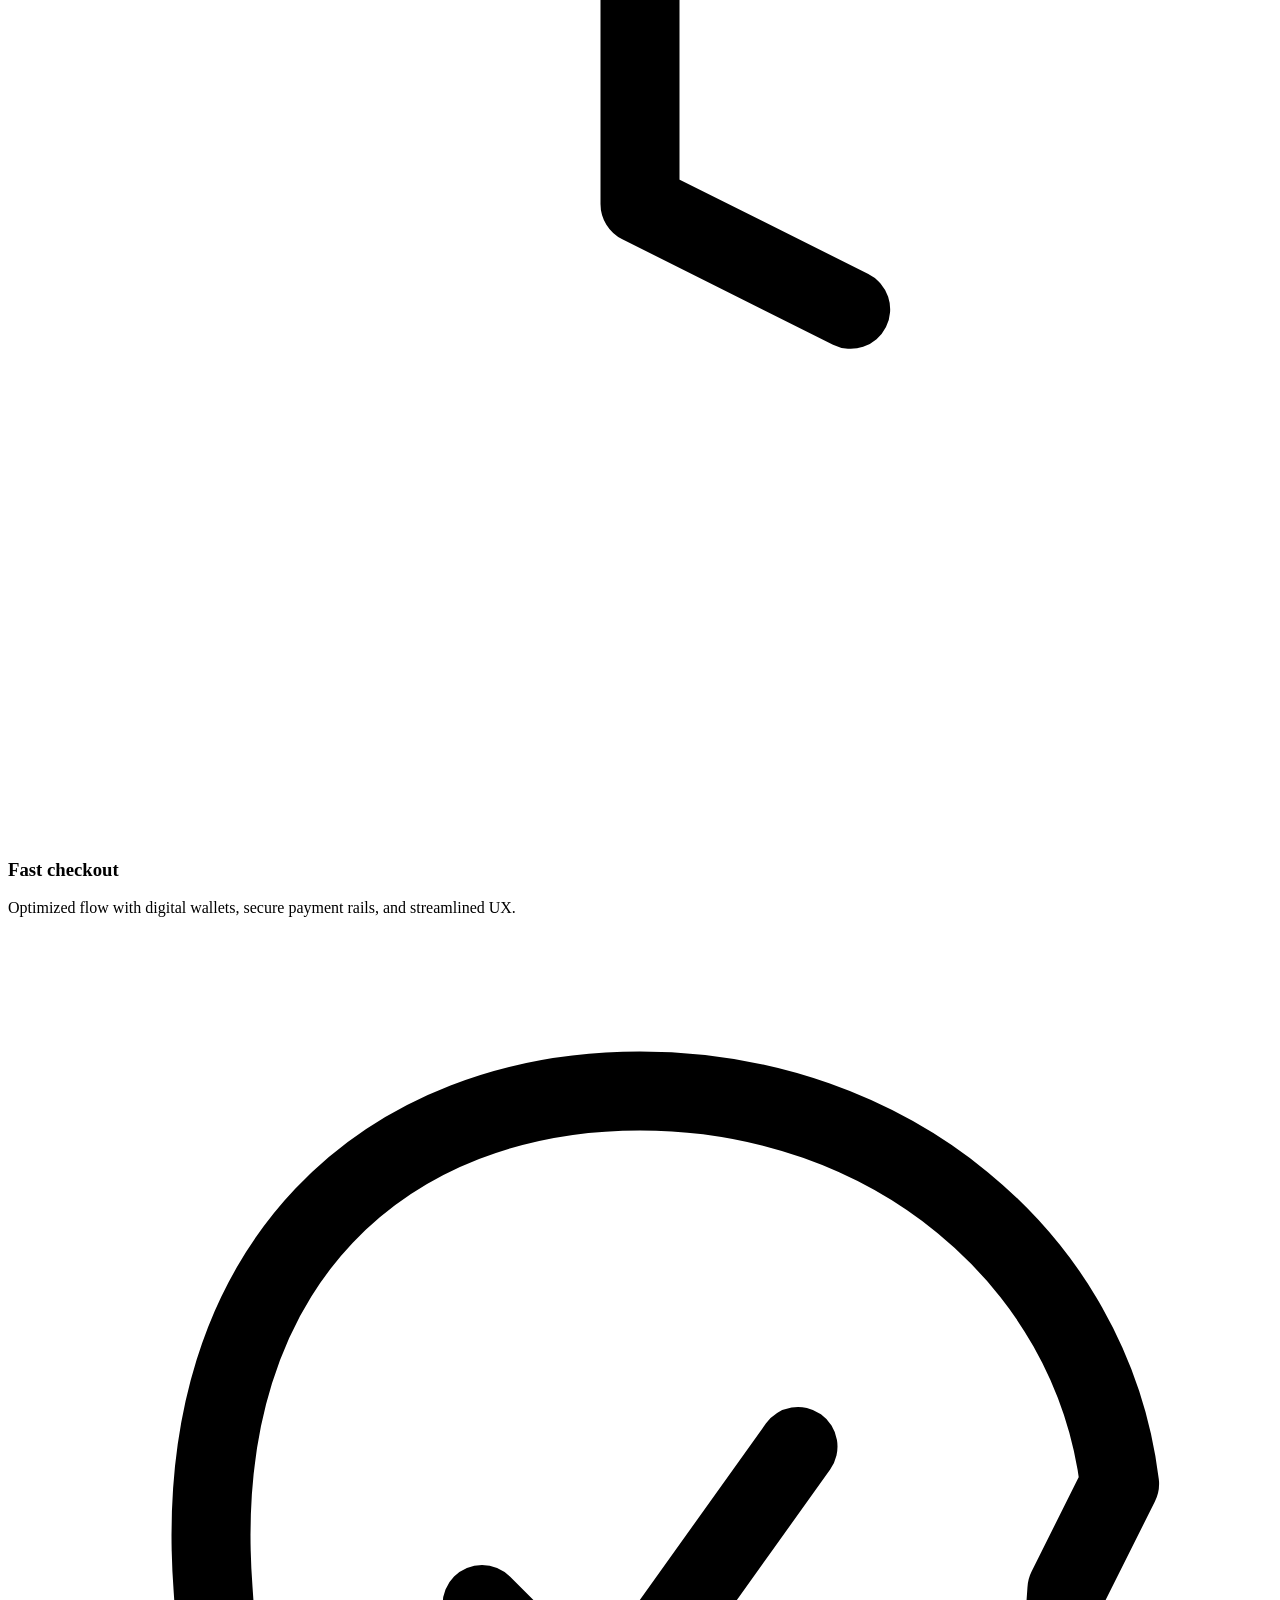
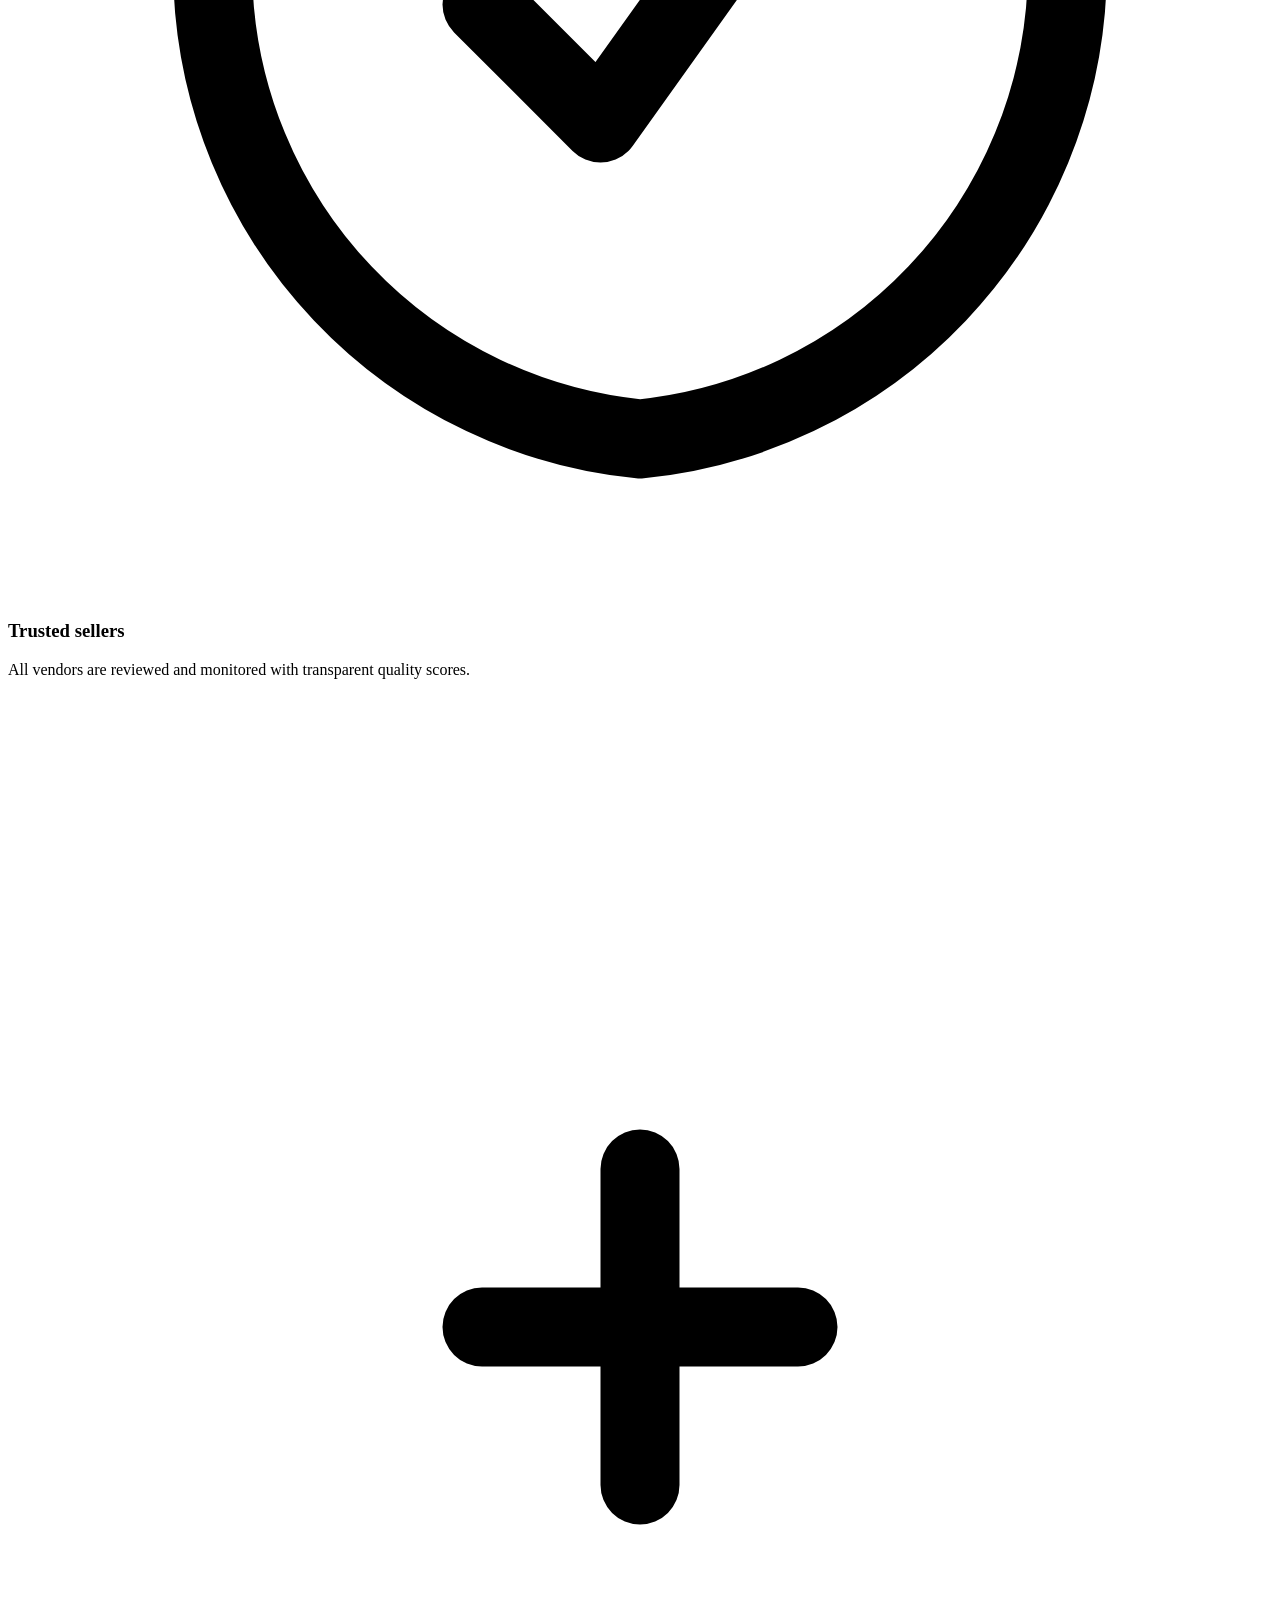
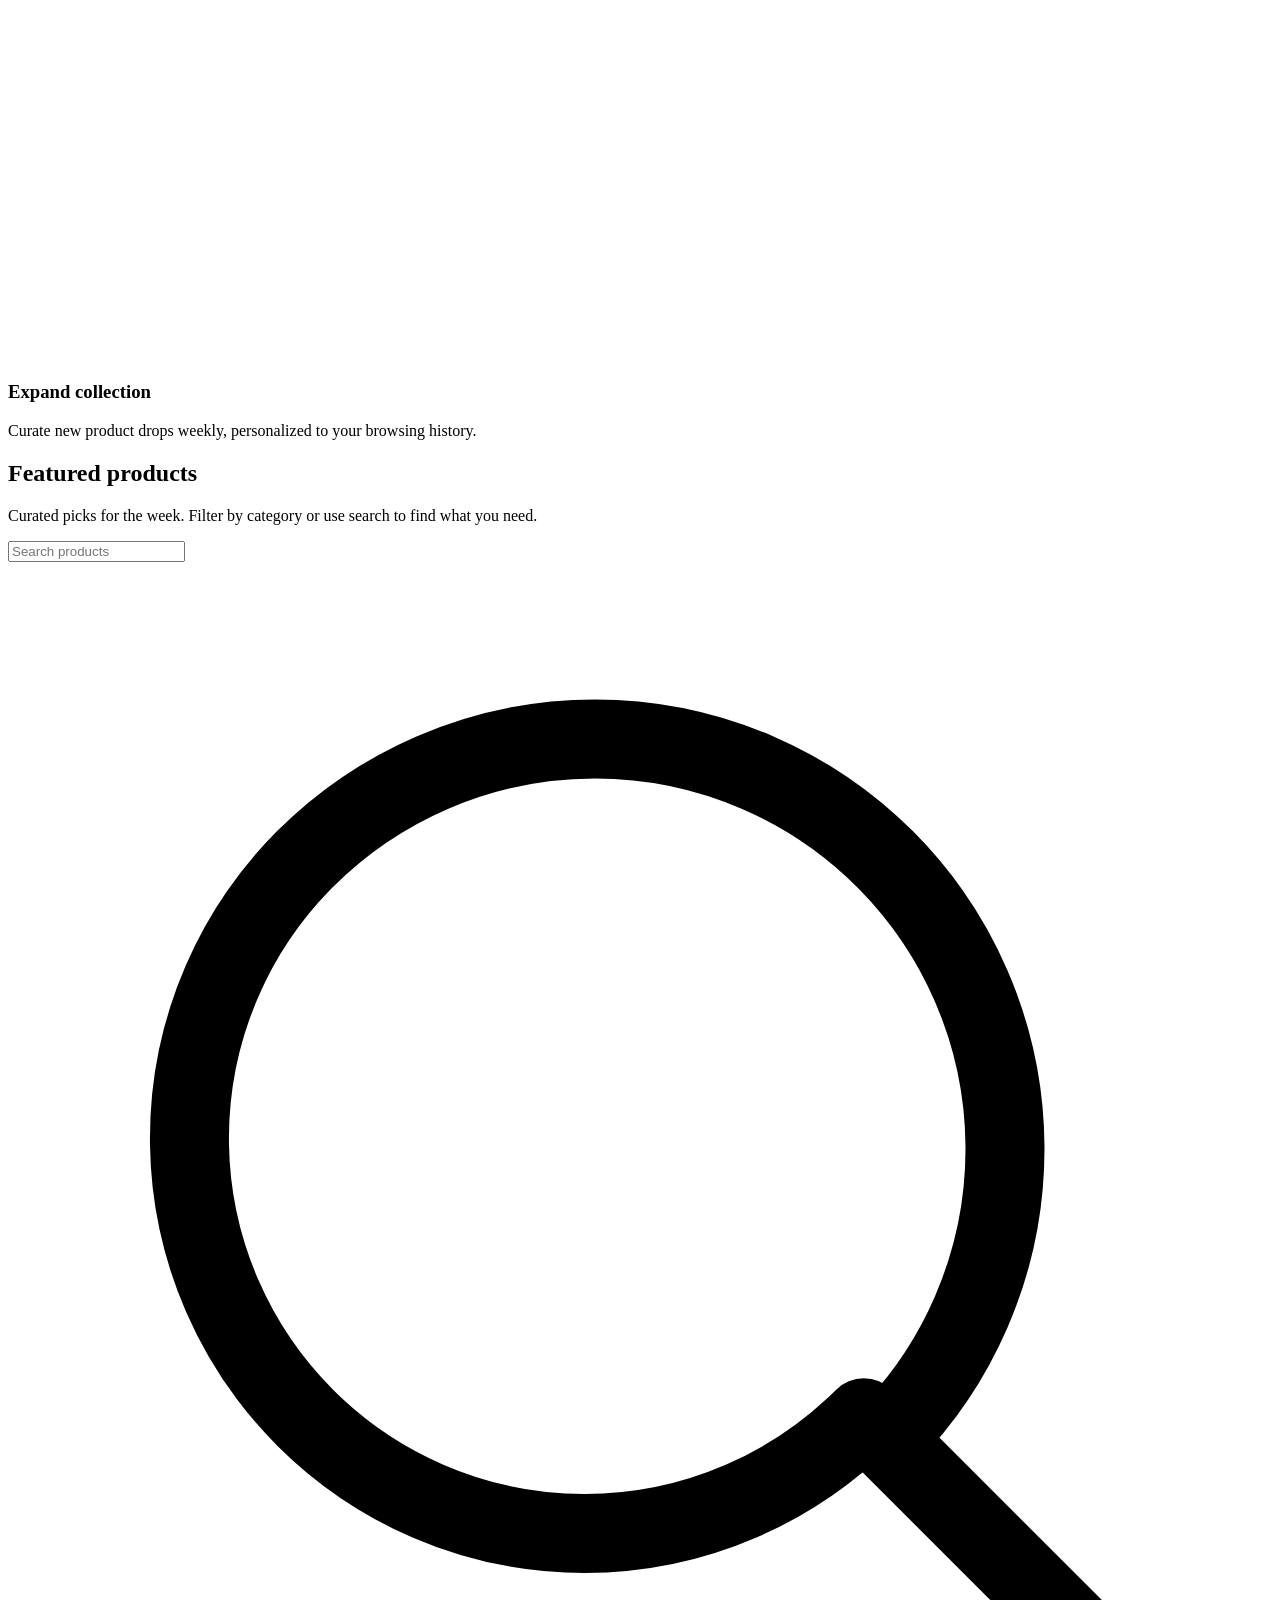
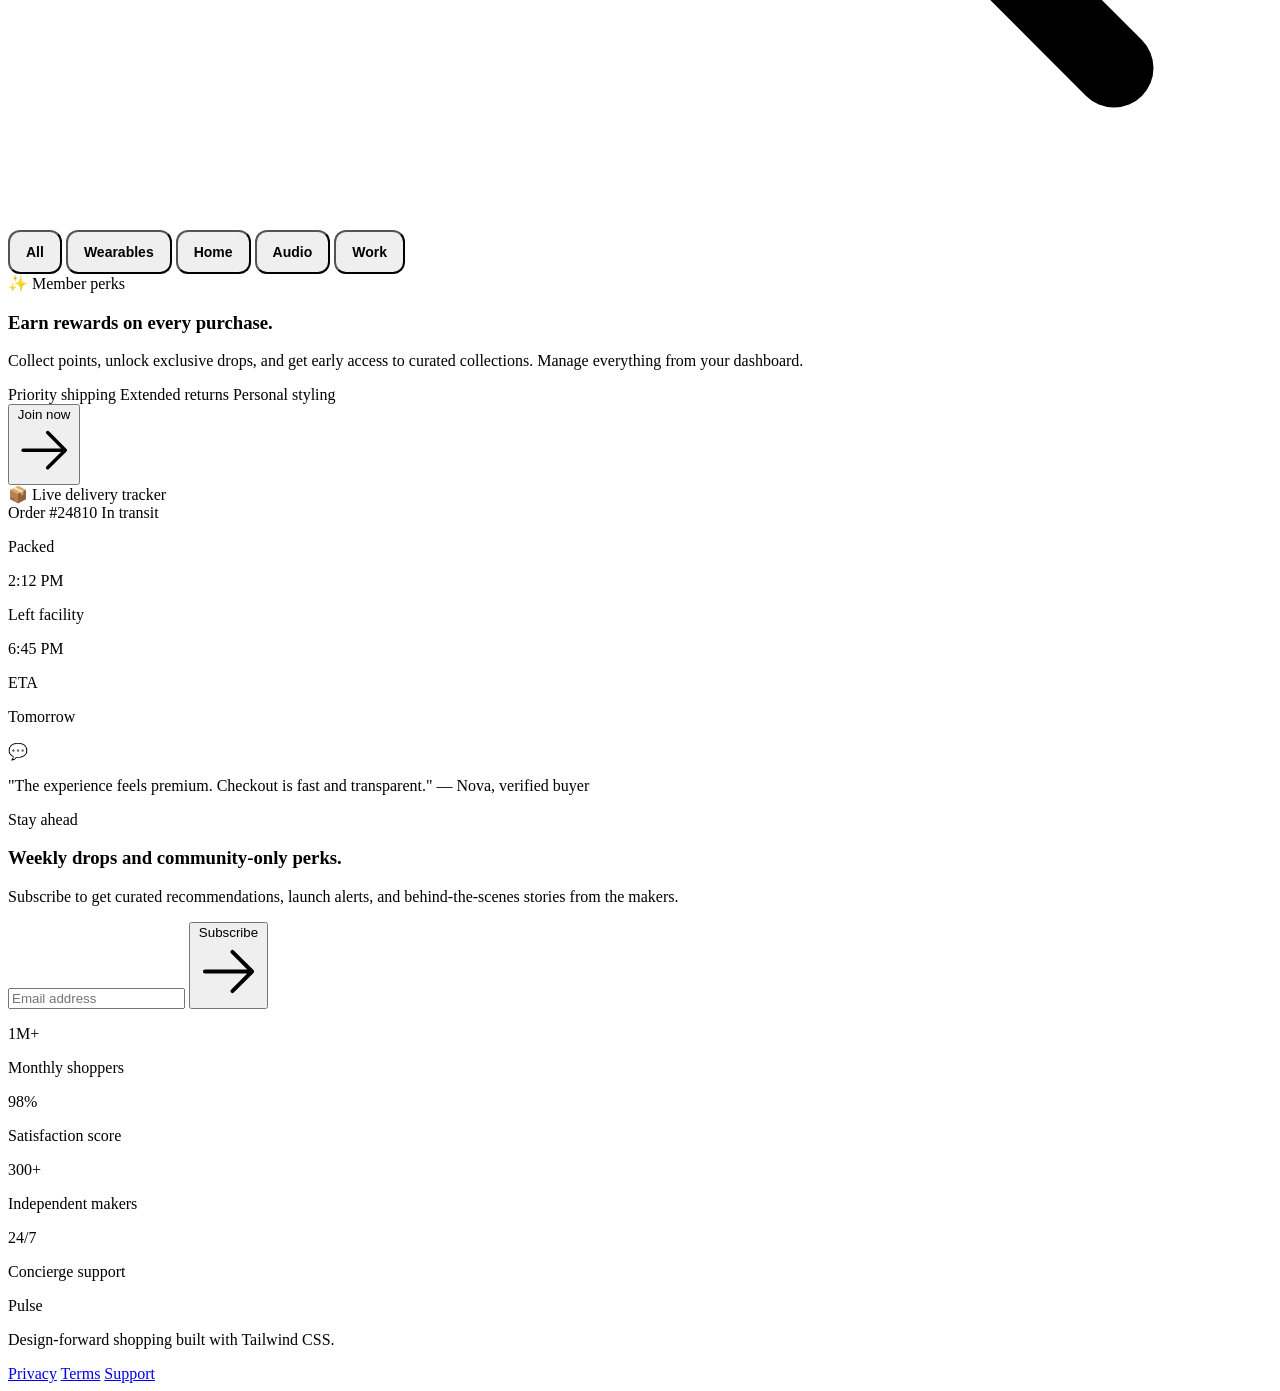
==== commit 8e8c3133: "Add responsive ecommerce landing page" ====
--- a/index.html
+++ b/index.html
@@ -1,513 +1,342 @@
 <!DOCTYPE html>
-<html lang="en" class="scroll-smooth">
-<head>
-  <meta charset="UTF-8" />
-  <meta name="viewport" content="width=device-width, initial-scale=1.0" />
-  <title>Nova Market | Modern Commerce</title>
-  <link rel="preconnect" href="https://fonts.googleapis.com">
-  <link rel="preconnect" href="https://fonts.gstatic.com" crossorigin>
-  <link href="https://fonts.googleapis.com/css2?family=Space+Grotesk:wght@400;500;600;700&display=swap" rel="stylesheet">
-  <script src="https://cdn.tailwindcss.com"></script>
-  <script>
-    tailwind.config = {
-      theme: {
-        extend: {
-          fontFamily: {
-            display: ['Space Grotesk', 'Inter', 'system-ui', 'sans-serif'],
-            body: ['Inter', 'system-ui', 'sans-serif'],
-          },
-          boxShadow: {
-            glow: '0 10px 50px rgba(14, 165, 233, 0.25)',
+<html lang="en">
+  <head>
+    <meta charset="UTF-8" />
+    <meta name="viewport" content="width=device-width, initial-scale=1.0" />
+    <title>Pulse - Modern E-commerce</title>
+    <link
+      href="https://fonts.googleapis.com/css2?family=Inter:wght@400;500;600;700&display=swap"
+      rel="stylesheet"
+    />
+    <script src="https://cdn.tailwindcss.com"></script>
+    <script>
+      tailwind.config = {
+        theme: {
+          extend: {
+            fontFamily: {
+              sans: ['Inter', 'system-ui', 'sans-serif'],
+            },
+            colors: {
+              primary: '#2563eb',
+              accent: '#22d3ee',
+            },
+            boxShadow: {
+              glass: '0 10px 30px -12px rgba(37, 99, 235, 0.35)',
+            },
           },
         },
-      },
-    };
-  </script>
-</head>
-<body class="bg-slate-950 text-slate-100 font-body">
-  <div class="min-h-screen flex flex-col">
-    <header class="sticky top-0 z-40 backdrop-blur bg-slate-950/70 border-b border-white/10">
-      <div class="max-w-6xl mx-auto px-4 sm:px-6 lg:px-8">
-        <div class="flex items-center justify-between h-16">
-          <div class="flex items-center gap-2">
-            <div class="w-10 h-10 rounded-2xl bg-gradient-to-br from-cyan-400 to-blue-500 flex items-center justify-center shadow-glow">
-              <span class="text-xl font-bold text-slate-900">N</span>
-            </div>
-            <div>
-              <p class="text-lg font-semibold tracking-tight font-display">Nova Market</p>
-              <p class="text-xs text-slate-400">Curated tech essentials</p>
-            </div>
-          </div>
-          <nav class="hidden lg:flex items-center gap-8 text-sm">
-            <a href="#products" class="hover:text-cyan-300 transition">Products</a>
-            <a href="#features" class="hover:text-cyan-300 transition">Why us</a>
-            <a href="#stories" class="hover:text-cyan-300 transition">Stories</a>
-            <a href="#cta" class="hover:text-cyan-300 transition">Support</a>
-          </nav>
-          <div class="flex items-center gap-3">
-            <button class="hidden sm:inline-flex items-center gap-2 px-4 py-2 text-sm font-semibold rounded-xl border border-white/10 bg-white/5 hover:bg-white/10 transition">
-              <span>Sign in</span>
-            </button>
-            <button class="inline-flex items-center gap-2 px-4 py-2 text-sm font-semibold rounded-xl bg-gradient-to-r from-cyan-400 to-blue-500 text-slate-900 shadow-glow">
-              <svg xmlns="http://www.w3.org/2000/svg" fill="none" viewBox="0 0 24 24" stroke-width="1.5" stroke="currentColor" class="w-4 h-4">
-                <path stroke-linecap="round" stroke-linejoin="round" d="M2.25 3h1.386c.51 0 .955.343 1.087.835l.383 1.437m0 0L6.75 14.25h10.5l1.644-7.978a.563.563 0 00-.551-.684H6.056m0 0L5.106 4.272A1.125 1.125 0 003.72 3.75H2.25m4.5 10.5h12m-12 0a1.875 1.875 0 11-3.75 0m3.75 0a1.875 1.875 0 103.75 0" />
-              </svg>
-              <span>Cart</span>
-            </button>
-            <button id="menu-toggle" class="lg:hidden w-10 h-10 inline-flex items-center justify-center rounded-xl border border-white/10 bg-white/5">
-              <span class="sr-only">Toggle navigation</span>
-              <svg xmlns="http://www.w3.org/2000/svg" fill="none" viewBox="0 0 24 24" stroke-width="1.5" stroke="currentColor" class="w-6 h-6">
-                <path stroke-linecap="round" stroke-linejoin="round" d="M3.75 6.75h16.5M3.75 12h16.5m-16.5 5.25h16.5" />
-              </svg>
-            </button>
+      };
+    </script>
+  </head>
+  <body class="bg-slate-50 text-slate-800 antialiased">
+    <div class="min-h-screen flex flex-col">
+      <header class="sticky top-0 z-30 backdrop-blur bg-white/80 shadow">
+        <div class="max-w-6xl mx-auto px-4 sm:px-6 lg:px-8">
+          <div class="flex h-16 items-center justify-between">
+            <div class="flex items-center gap-3">
+              <div class="h-10 w-10 rounded-xl bg-primary text-white grid place-items-center text-lg font-bold shadow-glass">
+                P
+              </div>
+              <div>
+                <p class="text-lg font-semibold text-primary">Pulse</p>
+                <p class="text-xs text-slate-500">Modern commerce experience</p>
+              </div>
+            </div>
+            <nav class="hidden md:flex items-center gap-8 text-sm font-medium text-slate-600">
+              <a href="#products" class="hover:text-primary transition">Products</a>
+              <a href="#highlights" class="hover:text-primary transition">Highlights</a>
+              <a href="#cta" class="hover:text-primary transition">Newsletter</a>
+            </nav>
+            <div class="flex items-center gap-3">
+              <button
+                id="theme-toggle"
+                class="hidden md:inline-flex h-10 w-10 items-center justify-center rounded-xl border border-slate-200 bg-white text-slate-600 shadow-sm hover:text-primary"
+                aria-label="Toggle theme"
+              >
+                <svg id="theme-icon" xmlns="http://www.w3.org/2000/svg" class="h-5 w-5" viewBox="0 0 24 24" fill="none" stroke="currentColor" stroke-width="1.5">
+                  <path stroke-linecap="round" stroke-linejoin="round" d="M12 3v2.25M12 18.75V21M4.5 12H2.25M21.75 12H19.5M6.364 6.364 4.95 4.95m14.142 14.142-1.414-1.414M17.636 6.364l1.414-1.414M6.364 17.636 4.95 19.05M16.5 12a4.5 4.5 0 1 1-9 0 4.5 4.5 0 0 1 9 0Z" />
+                </svg>
+              </button>
+              <button
+                id="cart-button"
+                class="relative h-11 px-4 inline-flex items-center gap-2 rounded-xl bg-primary text-white text-sm font-semibold shadow-glass transition hover:-translate-y-0.5"
+              >
+                <span class="hidden sm:inline">Cart</span>
+                <span id="cart-count" class="grid h-7 w-7 place-items-center rounded-lg bg-white/20 text-xs font-semibold">0</span>
+              </button>
+              <button
+                id="menu-toggle"
+                class="md:hidden h-11 w-11 grid place-items-center rounded-xl border border-slate-200 bg-white text-slate-600 shadow-sm"
+                aria-label="Open menu"
+              >
+                <svg xmlns="http://www.w3.org/2000/svg" class="h-6 w-6" fill="none" viewBox="0 0 24 24" stroke="currentColor" stroke-width="1.5">
+                  <path stroke-linecap="round" stroke-linejoin="round" d="M4 6h16M4 12h16M4 18h16" />
+                </svg>
+              </button>
+            </div>
           </div>
         </div>
-        <div id="mobile-nav" class="lg:hidden grid grid-rows-[0fr] transition-[grid-template-rows] duration-300 ease-out overflow-hidden">
-          <div class="min-h-0 border-t border-white/10">
-            <nav class="flex flex-col gap-4 py-4 text-sm">
-              <a href="#products" class="hover:text-cyan-300 transition">Products</a>
-              <a href="#features" class="hover:text-cyan-300 transition">Why us</a>
-              <a href="#stories" class="hover:text-cyan-300 transition">Stories</a>
-              <a href="#cta" class="hover:text-cyan-300 transition">Support</a>
-            </nav>
+        <div id="mobile-menu" class="md:hidden origin-top scale-y-0 transform transition duration-200">
+          <div class="px-4 pb-4 space-y-3 bg-white shadow-lg">
+            <a href="#products" class="block rounded-lg px-4 py-3 text-slate-700 hover:bg-slate-100">Products</a>
+            <a href="#highlights" class="block rounded-lg px-4 py-3 text-slate-700 hover:bg-slate-100">Highlights</a>
+            <a href="#cta" class="block rounded-lg px-4 py-3 text-slate-700 hover:bg-slate-100">Newsletter</a>
+            <button id="theme-toggle-mobile" class="w-full rounded-lg border border-slate-200 px-4 py-3 text-left text-slate-700">Toggle theme</button>
           </div>
         </div>
-      </div>
-    </header>
-
-    <main class="flex-1">
-      <section class="relative isolate overflow-hidden">
-        <div class="absolute inset-0 bg-gradient-to-br from-cyan-900/40 via-slate-900 to-slate-950"></div>
-        <div class="relative max-w-6xl mx-auto px-4 sm:px-6 lg:px-8 py-16 md:py-24 flex flex-col lg:flex-row gap-10 items-center">
-          <div class="flex-1 space-y-8">
-            <div class="inline-flex items-center gap-2 px-3 py-2 rounded-full bg-white/5 border border-white/10 text-xs uppercase tracking-[0.2em] text-cyan-200">
-              <span class="h-2 w-2 rounded-full bg-cyan-400 animate-pulse"></span>
-              <span>New season drop</span>
-            </div>
-            <div class="space-y-4">
-              <h1 class="text-4xl md:text-5xl lg:text-6xl font-display font-bold leading-tight">Elevate your setup with curated design-led tech.</h1>
-              <p class="text-lg text-slate-300 max-w-2xl">Discover statement pieces built for performance and crafted for everyday delight. Responsively designed, ultra-fast shipping, and dedicated concierge support.</p>
-            </div>
-            <div class="flex flex-wrap gap-3">
-              <a href="#products" class="inline-flex items-center gap-2 px-5 py-3 rounded-xl bg-gradient-to-r from-cyan-400 via-blue-500 to-indigo-500 text-slate-900 font-semibold shadow-glow">
-                Shop the edit
-                <svg xmlns="http://www.w3.org/2000/svg" fill="none" viewBox="0 0 24 24" stroke-width="1.5" stroke="currentColor" class="w-5 h-5">
-                  <path stroke-linecap="round" stroke-linejoin="round" d="M13.5 4.5L21 12m0 0l-7.5 7.5M21 12H3" />
-                </svg>
-              </a>
-              <a href="#features" class="inline-flex items-center gap-2 px-5 py-3 rounded-xl border border-white/10 bg-white/5 font-semibold text-slate-100 hover:border-cyan-400/40 hover:text-cyan-100 transition">
-                Explore features
-              </a>
-            </div>
-            <div class="flex items-center gap-6 text-sm text-slate-300">
-              <div class="flex items-center gap-2">
-                <div class="p-2 rounded-lg bg-white/5 border border-white/10">
-                  <svg xmlns="http://www.w3.org/2000/svg" fill="none" viewBox="0 0 24 24" stroke-width="1.5" stroke="currentColor" class="w-5 h-5 text-cyan-300">
-                    <path stroke-linecap="round" stroke-linejoin="round" d="M12 6v12m6-6H6" />
+      </header>
+
+      <main class="flex-1">
+        <section class="relative overflow-hidden bg-gradient-to-br from-white via-slate-50 to-slate-100" aria-labelledby="hero-title">
+          <div class="absolute inset-0 pointer-events-none">
+            <div class="absolute right-[-6rem] top-[-6rem] h-64 w-64 rounded-full bg-primary/10 blur-3xl"></div>
+            <div class="absolute left-[-4rem] bottom-[-4rem] h-48 w-48 rounded-full bg-accent/10 blur-3xl"></div>
+          </div>
+          <div class="max-w-6xl mx-auto px-4 sm:px-6 lg:px-8 py-14 sm:py-18 lg:py-20 relative">
+            <div class="grid lg:grid-cols-2 gap-10 lg:gap-16 items-center">
+              <div class="space-y-6">
+                <p class="inline-flex items-center rounded-full bg-white px-3 py-2 text-xs font-semibold text-primary shadow-sm ring-1 ring-primary/10">New collection · Summer 24</p>
+                <h1 id="hero-title" class="text-3xl sm:text-4xl lg:text-5xl font-bold text-slate-900 leading-tight">
+                  Curated products built for modern lifestyles.
+                </h1>
+                <p class="text-lg text-slate-600 max-w-2xl">
+                  Discover tech-forward essentials, hand-picked by our editors. Everything is crafted for performance, sustainability, and design.
+                </p>
+                <div class="flex flex-wrap items-center gap-4">
+                  <a href="#products" class="inline-flex items-center gap-2 rounded-xl bg-primary px-5 py-3 text-white font-semibold shadow-glass transition hover:-translate-y-0.5">
+                    Shop collection
+                    <svg xmlns="http://www.w3.org/2000/svg" class="h-5 w-5" fill="none" viewBox="0 0 24 24" stroke="currentColor" stroke-width="1.5">
+                      <path stroke-linecap="round" stroke-linejoin="round" d="M13.5 4.5 21 12l-7.5 7.5M21 12H3" />
+                    </svg>
+                  </a>
+                  <button class="inline-flex items-center gap-2 rounded-xl border border-slate-200 bg-white px-5 py-3 text-slate-700 font-semibold shadow-sm hover:border-primary/50">
+                    Explore stories
+                  </button>
+                </div>
+                <div class="flex items-center gap-8 text-sm text-slate-500">
+                  <div class="flex items-center gap-2">
+                    <span class="h-10 w-10 rounded-full bg-white grid place-items-center shadow">
+                      <svg xmlns="http://www.w3.org/2000/svg" class="h-5 w-5 text-primary" fill="none" viewBox="0 0 24 24" stroke="currentColor" stroke-width="1.5">
+                        <path stroke-linecap="round" stroke-linejoin="round" d="M15.75 17.25v3.375c0 .621-.504 1.125-1.125 1.125h-10.5A1.125 1.125 0 0 1 3 20.625V8.625c0-.621.504-1.125 1.125-1.125H7.5M15.75 17.25H18a1.125 1.125 0 0 0 1.125-1.125V12.75M15.75 17.25H9.375c-.621 0-1.125-.504-1.125-1.125V5.625c0-.621.504-1.125 1.125-1.125h6.75c.621 0 1.125.504 1.125 1.125v3.75M18.75 9l-7.5-7.5" />
+                      </svg>
+                    </span>
+                    <span>Fast &amp; free delivery</span>
+                  </div>
+                  <div class="flex items-center gap-2">
+                    <span class="h-10 w-10 rounded-full bg-white grid place-items-center shadow">
+                      <svg xmlns="http://www.w3.org/2000/svg" class="h-5 w-5 text-primary" fill="none" viewBox="0 0 24 24" stroke="currentColor" stroke-width="1.5">
+                        <path stroke-linecap="round" stroke-linejoin="round" d="M9 12.75 11.25 15 15 9.75m5.106 2.708A9.004 9.004 0 0 1 12 21a9.003 9.003 0 0 1-8.106-8.542C3.423 6.17 7.273 3 12 3c4.728 0 8.577 3.17 9.106 7.458Z" />
+                      </svg>
+                    </span>
+                    <span>Quality guaranteed</span>
+                  </div>
+                </div>
+              </div>
+              <div class="relative">
+                <div class="relative rounded-3xl bg-white shadow-xl ring-1 ring-slate-100 overflow-hidden">
+                  <img src="https://images.unsplash.com/photo-1523275335684-37898b6baf30?auto=format&fit=crop&w=1200&q=80" alt="Showcase of minimalist smartwatch" class="h-full w-full object-cover" />
+                  <div class="absolute inset-x-4 bottom-4 rounded-2xl bg-white/80 backdrop-blur px-5 py-4 shadow-lg">
+                    <div class="flex items-center justify-between">
+                      <div>
+                        <p class="text-sm text-slate-500">Editor’s pick</p>
+                        <p class="text-lg font-semibold text-slate-900">Aura Smartwatch</p>
+                      </div>
+                      <span class="rounded-lg bg-primary/10 px-3 py-1 text-sm font-semibold text-primary">$249</span>
+                    </div>
+                    <div class="mt-3 flex items-center gap-3">
+                      <div class="flex -space-x-2">
+                        <img class="h-9 w-9 rounded-full border-2 border-white" src="https://i.pravatar.cc/100?img=12" alt="Customer" />
+                        <img class="h-9 w-9 rounded-full border-2 border-white" src="https://i.pravatar.cc/100?img=32" alt="Customer" />
+                        <img class="h-9 w-9 rounded-full border-2 border-white" src="https://i.pravatar.cc/100?img=45" alt="Customer" />
+                      </div>
+                      <p class="text-sm text-slate-600">2k+ customers love this wearable.</p>
+                    </div>
+                  </div>
+                </div>
+              </div>
+            </div>
+          </div>
+        </section>
+
+        <section id="highlights" class="max-w-6xl mx-auto px-4 sm:px-6 lg:px-8 py-12">
+          <div class="grid gap-6 md:grid-cols-3">
+            <div class="rounded-2xl bg-white p-6 shadow-sm ring-1 ring-slate-100">
+              <div class="h-12 w-12 rounded-xl bg-primary/10 text-primary grid place-items-center">
+                <svg xmlns="http://www.w3.org/2000/svg" class="h-6 w-6" fill="none" viewBox="0 0 24 24" stroke="currentColor" stroke-width="1.5">
+                  <path stroke-linecap="round" stroke-linejoin="round" d="M12 6v6l4 2" />
+                </svg>
+              </div>
+              <h3 class="mt-4 text-lg font-semibold">Fast checkout</h3>
+              <p class="mt-2 text-sm text-slate-600">Optimized flow with digital wallets, secure payment rails, and streamlined UX.</p>
+            </div>
+            <div class="rounded-2xl bg-white p-6 shadow-sm ring-1 ring-slate-100">
+              <div class="h-12 w-12 rounded-xl bg-primary/10 text-primary grid place-items-center">
+                <svg xmlns="http://www.w3.org/2000/svg" class="h-6 w-6" fill="none" viewBox="0 0 24 24" stroke="currentColor" stroke-width="1.5">
+                  <path stroke-linecap="round" stroke-linejoin="round" d="M9 12.75 11.25 15 15 9.75m5.106 2.708A9.004 9.004 0 0 1 12 21a9.003 9.003 0 0 1-8.106-8.542C3.423 6.17 7.273 3 12 3c4.728 0 8.577 3.17 9.106 7.458Z" />
+                </svg>
+              </div>
+              <h3 class="mt-4 text-lg font-semibold">Trusted sellers</h3>
+              <p class="mt-2 text-sm text-slate-600">All vendors are reviewed and monitored with transparent quality scores.</p>
+            </div>
+            <div class="rounded-2xl bg-white p-6 shadow-sm ring-1 ring-slate-100">
+              <div class="h-12 w-12 rounded-xl bg-primary/10 text-primary grid place-items-center">
+                <svg xmlns="http://www.w3.org/2000/svg" class="h-6 w-6" fill="none" viewBox="0 0 24 24" stroke="currentColor" stroke-width="1.5">
+                  <path stroke-linecap="round" stroke-linejoin="round" d="M12 9v6m3-3H9" />
+                </svg>
+              </div>
+              <h3 class="mt-4 text-lg font-semibold">Expand collection</h3>
+              <p class="mt-2 text-sm text-slate-600">Curate new product drops weekly, personalized to your browsing history.</p>
+            </div>
+          </div>
+        </section>
+
+        <section id="products" class="bg-white/60 border-y border-slate-100 py-12">
+          <div class="max-w-6xl mx-auto px-4 sm:px-6 lg:px-8">
+            <div class="flex flex-col gap-4 sm:flex-row sm:items-center sm:justify-between">
+              <div>
+                <h2 class="text-2xl font-semibold text-slate-900">Featured products</h2>
+                <p class="text-sm text-slate-600">Curated picks for the week. Filter by category or use search to find what you need.</p>
+              </div>
+              <div class="flex flex-wrap items-center gap-3">
+                <div class="relative">
+                  <input
+                    id="search-input"
+                    type="search"
+                    placeholder="Search products"
+                    class="w-64 rounded-xl border border-slate-200 bg-white px-4 py-3 text-sm shadow-sm focus:border-primary focus:outline-none"
+                  />
+                  <svg xmlns="http://www.w3.org/2000/svg" class="absolute right-3 top-1/2 h-5 w-5 -translate-y-1/2 text-slate-400" fill="none" viewBox="0 0 24 24" stroke="currentColor" stroke-width="1.5">
+                    <path stroke-linecap="round" stroke-linejoin="round" d="m21 21-4.35-4.35m0 0A7.5 7.5 0 1 0 5.64 5.64a7.5 7.5 0 0 0 10.61 10.61Z" />
                   </svg>
                 </div>
-                <span>Free 48h shipping</span>
-              </div>
-              <div class="flex items-center gap-2">
-                <div class="p-2 rounded-lg bg-white/5 border border-white/10">
-                  <svg xmlns="http://www.w3.org/2000/svg" fill="none" viewBox="0 0 24 24" stroke-width="1.5" stroke="currentColor" class="w-5 h-5 text-cyan-300">
-                    <path stroke-linecap="round" stroke-linejoin="round" d="M12 9v3.75m0 3.75h.008v.008H12v-.008z" />
-                    <path stroke-linecap="round" stroke-linejoin="round" d="M21 12a9 9 0 11-18 0 9 9 0 0118 0z" />
-                  </svg>
-                </div>
-                <span>24/7 concierge</span>
-              </div>
-              <div class="flex items-center gap-2">
-                <div class="p-2 rounded-lg bg-white/5 border border-white/10">
-                  <svg xmlns="http://www.w3.org/2000/svg" fill="none" viewBox="0 0 24 24" stroke-width="1.5" stroke="currentColor" class="w-5 h-5 text-cyan-300">
-                    <path stroke-linecap="round" stroke-linejoin="round" d="M9 12.75 11.25 15 15 9.75M21 12a9 9 0 11-18 0 9 9 0 0118 0z" />
-                  </svg>
-                </div>
-                <span>2-year warranty</span>
-              </div>
-            </div>
-          </div>
-          <div class="flex-1 w-full">
-            <div class="relative">
-              <div class="absolute inset-6 bg-gradient-to-br from-cyan-400/20 via-blue-500/10 to-transparent blur-3xl rounded-[32px]"></div>
-              <div class="relative rounded-[28px] border border-white/10 bg-white/5 p-6 shadow-2xl">
-                <div class="aspect-[4/3] rounded-2xl overflow-hidden mb-6">
-                  <img src="https://images.unsplash.com/photo-1550009158-9ebf69173e03?auto=format&fit=crop&w=1600&q=80" alt="Minimal desk setup" class="w-full h-full object-cover" loading="lazy">
-                </div>
-                <div class="grid grid-cols-3 gap-4 text-sm text-slate-200">
-                  <div class="p-4 rounded-xl bg-white/5 border border-white/10">
-                    <p class="font-semibold">Carbon desk set</p>
-                    <p class="text-slate-400">Matte black edition</p>
-                  </div>
-                  <div class="p-4 rounded-xl bg-white/5 border border-white/10">
-                    <p class="font-semibold">Smart lighting</p>
-                    <p class="text-slate-400">Adaptive glow</p>
-                  </div>
-                  <div class="p-4 rounded-xl bg-white/5 border border-white/10">
-                    <p class="font-semibold">Designed for focus</p>
-                    <p class="text-slate-400">Sound-dampened</p>
-                  </div>
-                </div>
-              </div>
-            </div>
+                <div class="flex flex-wrap gap-2" id="filter-tags">
+                  <button data-category="all" class="filter-tag">All</button>
+                  <button data-category="wearables" class="filter-tag">Wearables</button>
+                  <button data-category="home" class="filter-tag">Home</button>
+                  <button data-category="audio" class="filter-tag">Audio</button>
+                  <button data-category="work" class="filter-tag">Work</button>
+                </div>
+              </div>
+            </div>
+            <div id="product-grid" class="mt-8 grid gap-6 sm:grid-cols-2 lg:grid-cols-3"></div>
+          </div>
+        </section>
+
+        <section class="max-w-6xl mx-auto px-4 sm:px-6 lg:px-8 py-12">
+          <div class="grid items-center gap-10 lg:grid-cols-2">
+            <div class="rounded-3xl bg-gradient-to-br from-primary to-indigo-600 p-8 text-white shadow-lg">
+              <div class="flex items-center gap-3 text-sm font-semibold text-white/90">
+                <span class="grid h-10 w-10 place-items-center rounded-2xl bg-white/10">✨</span>
+                Member perks
+              </div>
+              <h3 class="mt-4 text-2xl font-semibold">Earn rewards on every purchase.</h3>
+              <p class="mt-3 text-white/80">
+                Collect points, unlock exclusive drops, and get early access to curated collections. Manage everything from your dashboard.
+              </p>
+              <div class="mt-6 flex flex-wrap gap-4 text-sm">
+                <span class="rounded-full bg-white/15 px-4 py-2">Priority shipping</span>
+                <span class="rounded-full bg-white/15 px-4 py-2">Extended returns</span>
+                <span class="rounded-full bg-white/15 px-4 py-2">Personal styling</span>
+              </div>
+              <button class="mt-8 inline-flex items-center gap-2 rounded-xl bg-white px-5 py-3 text-primary font-semibold shadow-lg">
+                Join now
+                <svg xmlns="http://www.w3.org/2000/svg" class="h-5 w-5" fill="none" viewBox="0 0 24 24" stroke="currentColor" stroke-width="1.5">
+                  <path stroke-linecap="round" stroke-linejoin="round" d="M13.5 4.5 21 12l-7.5 7.5M21 12H3" />
+                </svg>
+              </button>
+            </div>
+            <div class="rounded-3xl bg-white p-8 shadow-sm ring-1 ring-slate-100">
+              <div class="flex items-center gap-3 text-sm font-semibold text-primary">
+                <span class="grid h-10 w-10 place-items-center rounded-2xl bg-primary/10 text-lg">📦</span>
+                Live delivery tracker
+              </div>
+              <div class="mt-6 space-y-3">
+                <div class="flex items-center justify-between text-sm text-slate-600">
+                  <span>Order #24810</span>
+                  <span class="text-primary font-semibold">In transit</span>
+                </div>
+                <div class="w-full h-2 rounded-full bg-slate-100">
+                  <div class="h-full w-3/4 rounded-full bg-primary"></div>
+                </div>
+                <div class="grid grid-cols-3 gap-3 text-xs text-slate-500">
+                  <div class="rounded-2xl border border-slate-100 p-3">
+                    <p class="font-semibold text-slate-700">Packed</p>
+                    <p>2:12 PM</p>
+                  </div>
+                  <div class="rounded-2xl border border-slate-100 p-3">
+                    <p class="font-semibold text-slate-700">Left facility</p>
+                    <p>6:45 PM</p>
+                  </div>
+                  <div class="rounded-2xl border border-slate-100 p-3">
+                    <p class="font-semibold text-slate-700">ETA</p>
+                    <p>Tomorrow</p>
+                  </div>
+                </div>
+              </div>
+              <div class="mt-6 rounded-2xl bg-slate-50 p-4 text-sm text-slate-600 flex items-start gap-3">
+                <span class="grid h-9 w-9 place-items-center rounded-xl bg-primary/10 text-primary">💬</span>
+                <p>"The experience feels premium. Checkout is fast and transparent." — Nova, verified buyer</p>
+              </div>
+            </div>
+          </div>
+        </section>
+
+        <section id="cta" class="bg-slate-900 text-white">
+          <div class="max-w-6xl mx-auto px-4 sm:px-6 lg:px-8 py-14 sm:py-16">
+            <div class="grid gap-10 lg:grid-cols-2 lg:items-center">
+              <div class="space-y-4">
+                <p class="inline-flex items-center gap-2 rounded-full bg-white/10 px-3 py-2 text-xs font-semibold">Stay ahead</p>
+                <h3 class="text-3xl font-semibold">Weekly drops and community-only perks.</h3>
+                <p class="text-white/80">
+                  Subscribe to get curated recommendations, launch alerts, and behind-the-scenes stories from the makers.
+                </p>
+                <div class="flex flex-col sm:flex-row sm:items-center gap-3">
+                  <input type="email" placeholder="Email address" class="w-full sm:flex-1 rounded-xl border border-white/10 bg-white/10 px-4 py-3 text-white placeholder:text-white/60 focus:outline-none focus:border-white/40" />
+                  <button class="inline-flex items-center justify-center gap-2 rounded-xl bg-white px-5 py-3 text-slate-900 font-semibold shadow-lg">
+                    Subscribe
+                    <svg xmlns="http://www.w3.org/2000/svg" class="h-5 w-5" fill="none" viewBox="0 0 24 24" stroke="currentColor" stroke-width="1.5">
+                      <path stroke-linecap="round" stroke-linejoin="round" d="M13.5 4.5 21 12l-7.5 7.5M21 12H3" />
+                    </svg>
+                  </button>
+                </div>
+              </div>
+              <div class="grid gap-4 sm:grid-cols-2">
+                <div class="rounded-2xl bg-white/5 p-4">
+                  <p class="text-sm font-semibold">1M+</p>
+                  <p class="text-sm text-white/70">Monthly shoppers</p>
+                </div>
+                <div class="rounded-2xl bg-white/5 p-4">
+                  <p class="text-sm font-semibold">98%</p>
+                  <p class="text-sm text-white/70">Satisfaction score</p>
+                </div>
+                <div class="rounded-2xl bg-white/5 p-4">
+                  <p class="text-sm font-semibold">300+</p>
+                  <p class="text-sm text-white/70">Independent makers</p>
+                </div>
+                <div class="rounded-2xl bg-white/5 p-4">
+                  <p class="text-sm font-semibold">24/7</p>
+                  <p class="text-sm text-white/70">Concierge support</p>
+                </div>
+              </div>
+            </div>
+          </div>
+        </section>
+      </main>
+
+      <footer class="border-t border-slate-200 bg-white">
+        <div class="max-w-6xl mx-auto px-4 sm:px-6 lg:px-8 py-10 flex flex-col gap-6 sm:flex-row sm:items-center sm:justify-between">
+          <div>
+            <p class="text-lg font-semibold text-primary">Pulse</p>
+            <p class="text-sm text-slate-500">Design-forward shopping built with Tailwind CSS.</p>
+          </div>
+          <div class="flex items-center gap-3 text-sm text-slate-500">
+            <a href="#" class="hover:text-primary">Privacy</a>
+            <a href="#" class="hover:text-primary">Terms</a>
+            <a href="#" class="hover:text-primary">Support</a>
           </div>
         </div>
-      </section>
-
-      <section id="features" class="py-16 md:py-20 bg-gradient-to-b from-slate-950 via-slate-900 to-slate-950">
-        <div class="max-w-6xl mx-auto px-4 sm:px-6 lg:px-8">
-          <div class="flex flex-col md:flex-row md:items-center md:justify-between gap-6 mb-10">
-            <div class="space-y-3">
-              <p class="text-sm font-semibold text-cyan-300">Modern ecommerce, ready in minutes</p>
-              <h2 class="text-3xl md:text-4xl font-display font-bold">Everything you need to convert on every device.</h2>
-            </div>
-            <div class="max-w-xl text-slate-300">Our responsive layouts are optimized for mobile-first journeys, with blazing-fast performance, real-time inventory, and a bespoke concierge for your most loyal customers.</div>
-          </div>
-          <div class="grid sm:grid-cols-2 lg:grid-cols-4 gap-5">
-            <div class="p-5 rounded-2xl border border-white/10 bg-white/5 hover:border-cyan-400/30 transition">
-              <div class="p-3 rounded-xl bg-cyan-500/10 text-cyan-300 w-fit mb-3">
-                <svg xmlns="http://www.w3.org/2000/svg" fill="none" viewBox="0 0 24 24" stroke-width="1.5" stroke="currentColor" class="w-6 h-6">
-                  <path stroke-linecap="round" stroke-linejoin="round" d="M8.25 4.5l7.5 7.5-7.5 7.5" />
-                </svg>
-              </div>
-              <p class="font-semibold text-lg">Adaptive layouts</p>
-              <p class="text-slate-400 mt-2">Crafted with Tailwind to respond beautifully on phones, tablets, and desktops.</p>
-            </div>
-            <div class="p-5 rounded-2xl border border-white/10 bg-white/5 hover:border-cyan-400/30 transition">
-              <div class="p-3 rounded-xl bg-cyan-500/10 text-cyan-300 w-fit mb-3">
-                <svg xmlns="http://www.w3.org/2000/svg" fill="none" viewBox="0 0 24 24" stroke-width="1.5" stroke="currentColor" class="w-6 h-6">
-                  <path stroke-linecap="round" stroke-linejoin="round" d="M9 9l10.5-3.75M9 9v10.5M9 9L3.75 5.25M9 19.5l10.5-3.75M9 19.5L3.75 15.75M3.75 5.25v10.5L9 19.5" />
-                </svg>
-              </div>
-              <p class="font-semibold text-lg">Predictive search</p>
-              <p class="text-slate-400 mt-2">Smart suggestions and filters help customers discover the perfect product fast.</p>
-            </div>
-            <div class="p-5 rounded-2xl border border-white/10 bg-white/5 hover:border-cyan-400/30 transition">
-              <div class="p-3 rounded-xl bg-cyan-500/10 text-cyan-300 w-fit mb-3">
-                <svg xmlns="http://www.w3.org/2000/svg" fill="none" viewBox="0 0 24 24" stroke-width="1.5" stroke="currentColor" class="w-6 h-6">
-                  <path stroke-linecap="round" stroke-linejoin="round" d="M16.5 10.5V6.75a4.5 4.5 0 00-9 0v3.75m-.75 11.25h10.5a2.25 2.25 0 002.25-2.25v-6.75a2.25 2.25 0 00-2.25-2.25H6.75a2.25 2.25 0 00-2.25 2.25v6.75a2.25 2.25 0 002.25 2.25z" />
-                </svg>
-              </div>
-              <p class="font-semibold text-lg">Secure checkout</p>
-              <p class="text-slate-400 mt-2">Protected by industry-leading encryption with fraud prevention baked in.</p>
-            </div>
-            <div class="p-5 rounded-2xl border border-white/10 bg-white/5 hover:border-cyan-400/30 transition">
-              <div class="p-3 rounded-xl bg-cyan-500/10 text-cyan-300 w-fit mb-3">
-                <svg xmlns="http://www.w3.org/2000/svg" fill="none" viewBox="0 0 24 24" stroke-width="1.5" stroke="currentColor" class="w-6 h-6">
-                  <path stroke-linecap="round" stroke-linejoin="round" d="M4.26 10.147a60.07 60.07 0 0115.48 0c.38.058.7.346.76.716a52.85 52.85 0 010 6.274c-.06.37-.38.658-.76.716a60.07 60.07 0 01-15.48 0 1.05 1.05 0 01-.76-.716 52.85 52.85 0 010-6.274c.06-.37.38-.658.76-.716z" />
-                  <path stroke-linecap="round" stroke-linejoin="round" d="M8.25 9V5.25A2.25 2.25 0 0110.5 3h3a2.25 2.25 0 012.25 2.25V9" />
-                </svg>
-              </div>
-              <p class="font-semibold text-lg">Concierge returns</p>
-              <p class="text-slate-400 mt-2">Automated logistics with eco-friendly packaging and doorstep pickups.</p>
-            </div>
-          </div>
-        </div>
-      </section>
-
-      <section id="products" class="py-16 md:py-20 bg-slate-950">
-        <div class="max-w-6xl mx-auto px-4 sm:px-6 lg:px-8">
-          <div class="flex flex-col md:flex-row md:items-end md:justify-between gap-6 mb-8">
-            <div class="space-y-2">
-              <p class="text-sm font-semibold text-cyan-300">Curated essentials</p>
-              <h2 class="text-3xl md:text-4xl font-display font-bold">Made to look sharp and work hard.</h2>
-            </div>
-            <div class="flex flex-wrap items-center gap-3">
-              <div class="relative">
-                <input id="search" type="search" placeholder="Search products" class="pl-10 pr-4 py-2 w-64 rounded-xl bg-white/5 border border-white/10 text-sm placeholder:text-slate-500 focus:outline-none focus:border-cyan-400/60">
-                <svg xmlns="http://www.w3.org/2000/svg" fill="none" viewBox="0 0 24 24" stroke-width="1.5" stroke="currentColor" class="w-5 h-5 text-slate-500 absolute left-3 top-1/2 -translate-y-1/2">
-                  <path stroke-linecap="round" stroke-linejoin="round" d="M21 21l-4.35-4.35M18 10.5A7.5 7.5 0 113 10.5 7.5 7.5 0 0118 10.5z" />
-                </svg>
-              </div>
-              <div class="flex flex-wrap gap-2" id="filters">
-                <button class="filter-btn active px-3 py-2 rounded-xl text-xs font-semibold border border-cyan-500/40 bg-cyan-500/10 text-cyan-100" data-category="all">All</button>
-                <button class="filter-btn px-3 py-2 rounded-xl text-xs font-semibold border border-white/10 bg-white/5 hover:border-cyan-400/40" data-category="audio">Audio</button>
-                <button class="filter-btn px-3 py-2 rounded-xl text-xs font-semibold border border-white/10 bg-white/5 hover:border-cyan-400/40" data-category="desk">Desk</button>
-                <button class="filter-btn px-3 py-2 rounded-xl text-xs font-semibold border border-white/10 bg-white/5 hover:border-cyan-400/40" data-category="lighting">Lighting</button>
-                <button class="filter-btn px-3 py-2 rounded-xl text-xs font-semibold border border-white/10 bg-white/5 hover:border-cyan-400/40" data-category="travel">Travel</button>
-              </div>
-            </div>
-          </div>
-          <div id="product-grid" class="grid gap-6 sm:grid-cols-2 lg:grid-cols-3"></div>
-        </div>
-      </section>
-
-      <section id="stories" class="py-16 md:py-20 bg-gradient-to-b from-slate-950 via-slate-900 to-slate-950">
-        <div class="max-w-6xl mx-auto px-4 sm:px-6 lg:px-8">
-          <div class="flex flex-col md:flex-row md:items-center md:justify-between gap-6 mb-10">
-            <div>
-              <p class="text-sm font-semibold text-cyan-300">Loved by design teams</p>
-              <h2 class="text-3xl md:text-4xl font-display font-bold mt-2">Created for humans, proven by numbers.</h2>
-            </div>
-            <p class="max-w-xl text-slate-300">Our buyers obsess over the tactile experience: finishes that are soft to touch, materials that last, and interactions that feel intuitive.</p>
-          </div>
-          <div class="grid gap-6 md:grid-cols-3">
-            <div class="p-6 rounded-2xl border border-white/10 bg-white/5">
-              <p class="text-5xl font-display font-semibold text-cyan-300">4.9</p>
-              <p class="text-slate-400 mt-2">Average customer rating across 18k verified reviews.</p>
-            </div>
-            <div class="p-6 rounded-2xl border border-white/10 bg-white/5">
-              <p class="text-5xl font-display font-semibold text-cyan-300">28%</p>
-              <p class="text-slate-400 mt-2">Higher conversion on mobile with our responsive grid.</p>
-            </div>
-            <div class="p-6 rounded-2xl border border-white/10 bg-white/5">
-              <p class="text-5xl font-display font-semibold text-cyan-300">72hrs</p>
-              <p class="text-slate-400 mt-2">Door-to-door global delivery average with priority service.</p>
-            </div>
-          </div>
-        </div>
-      </section>
-
-      <section id="cta" class="py-16 md:py-20 bg-slate-950">
-        <div class="max-w-5xl mx-auto px-4 sm:px-6 lg:px-8">
-          <div class="rounded-[28px] border border-white/10 bg-gradient-to-r from-slate-900 via-slate-800 to-slate-900 p-10 md:p-14 flex flex-col md:flex-row items-center gap-8">
-            <div class="flex-1 space-y-4">
-              <p class="text-sm font-semibold text-cyan-300">Next-gen commerce</p>
-              <h3 class="text-3xl md:text-4xl font-display font-bold">Launch a storefront your customers will love.</h3>
-              <p class="text-slate-300 max-w-2xl">Responsive, secure, and powered by modern JavaScript interactions. Start with our curated collection or plug in your own catalog.</p>
-              <div class="flex flex-wrap gap-3">
-                <button class="inline-flex items-center gap-2 px-5 py-3 rounded-xl bg-gradient-to-r from-cyan-400 to-blue-500 text-slate-900 font-semibold shadow-glow" id="get-started">
-                  Get started now
-                  <svg xmlns="http://www.w3.org/2000/svg" fill="none" viewBox="0 0 24 24" stroke-width="1.5" stroke="currentColor" class="w-5 h-5">
-                    <path stroke-linecap="round" stroke-linejoin="round" d="M13.5 4.5L21 12m0 0l-7.5 7.5M21 12H3" />
-                  </svg>
-                </button>
-                <button class="inline-flex items-center gap-2 px-5 py-3 rounded-xl border border-white/10 bg-white/5 font-semibold text-slate-100 hover:border-cyan-400/40 transition">
-                  Book a demo
-                </button>
-              </div>
-            </div>
-            <div class="flex-1 grid grid-cols-2 gap-4">
-              <div class="rounded-2xl border border-white/10 bg-white/5 p-4">
-                <p class="font-semibold">Payments</p>
-                <p class="text-slate-400 text-sm mt-1">One-click checkout with secure wallets.</p>
-              </div>
-              <div class="rounded-2xl border border-white/10 bg-white/5 p-4">
-                <p class="font-semibold">Analytics</p>
-                <p class="text-slate-400 text-sm mt-1">Realtime dashboards with cohort insights.</p>
-              </div>
-              <div class="rounded-2xl border border-white/10 bg-white/5 p-4">
-                <p class="font-semibold">Automation</p>
-                <p class="text-slate-400 text-sm mt-1">Post-purchase flows that delight customers.</p>
-              </div>
-              <div class="rounded-2xl border border-white/10 bg-white/5 p-4">
-                <p class="font-semibold">Support</p>
-                <p class="text-slate-400 text-sm mt-1">Concierge service with 2-minute SLA.</p>
-              </div>
-            </div>
-          </div>
-        </div>
-      </section>
-    </main>
-
-    <footer class="border-t border-white/10 bg-slate-950">
-      <div class="max-w-6xl mx-auto px-4 sm:px-6 lg:px-8 py-10 flex flex-col md:flex-row md:items-center md:justify-between gap-6 text-sm text-slate-400">
-        <div class="flex items-center gap-3">
-          <div class="w-9 h-9 rounded-2xl bg-gradient-to-br from-cyan-400 to-blue-500 flex items-center justify-center">
-            <span class="text-slate-900 font-display font-bold">N</span>
-          </div>
-          <div>
-            <p class="font-semibold text-slate-200">Nova Market</p>
-            <p>Elevated commerce experiences.</p>
-          </div>
-        </div>
-        <div class="flex items-center gap-4">
-          <a href="#" class="hover:text-cyan-200">Privacy</a>
-          <a href="#" class="hover:text-cyan-200">Terms</a>
-          <a href="#" class="hover:text-cyan-200">Status</a>
-        </div>
-      </div>
-    </footer>
-  </div>
-
-  <div id="toast" class="fixed bottom-6 right-6 px-4 py-3 rounded-xl bg-slate-800 text-slate-100 shadow-lg border border-white/10 opacity-0 translate-y-4 pointer-events-none transition duration-300">Added to your bag</div>
-
-  <script>
-    const products = [
-      {
-        id: 'aurora-headphones',
-        name: 'Aurora Wireless Headphones',
-        category: 'audio',
-        price: 199,
-        rating: 4.8,
-        badge: 'Bestseller',
-        description: 'Spatial audio, adaptive ANC, 35h battery life.',
-        colors: ['Slate', 'Sand', 'Moon'],
-        image: 'https://images.unsplash.com/photo-1585386959984-a4155224a1ad?auto=format&fit=crop&w=1200&q=80'
-      },
-      {
-        id: 'halo-lamp',
-        name: 'Halo Adaptive Lamp',
-        category: 'lighting',
-        price: 149,
-        rating: 4.7,
-        badge: 'New',
-        description: 'Sunrise simulation with circadian-friendly LEDs.',
-        colors: ['Frost', 'Warm Brass'],
-        image: 'https://images.unsplash.com/photo-1469474968028-56623f02e42e?auto=format&fit=crop&w=1200&q=80'
-      },
-      {
-        id: 'carbon-desk',
-        name: 'Carbon Elevate Desk',
-        category: 'desk',
-        price: 899,
-        rating: 4.9,
-        badge: 'Limited',
-        description: 'Sit-stand desk with cable passthroughs and wireless charging.',
-        colors: ['Onyx', 'Ash'],
-        image: 'https://images.unsplash.com/photo-1522199755839-a2bacb67c546?auto=format&fit=crop&w=1200&q=80'
-      },
-      {
-        id: 'flow-keyboard',
-        name: 'Flow Mechanical Keyboard',
-        category: 'desk',
-        price: 179,
-        rating: 4.6,
-        badge: 'Staff pick',
-        description: 'Hot-swappable keys, silenced switches, per-key RGB.',
-        colors: ['Frost', 'Obsidian', 'Rose'],
-        image: 'https://images.unsplash.com/photo-1585076800541-5a1832dd180e?auto=format&fit=crop&w=1200&q=80'
-      },
-      {
-        id: 'atlas-backpack',
-        name: 'Atlas Modular Backpack',
-        category: 'travel',
-        price: 229,
-        rating: 4.8,
-        badge: 'Editor\'s choice',
-        description: 'Waterproof shell, padded laptop sleeve, endless modules.',
-        colors: ['Charcoal', 'Navy'],
-        image: 'https://images.unsplash.com/photo-1500530855697-b586d89ba3ee?auto=format&fit=crop&w=1200&q=80'
-      },
-      {
-        id: 'pulse-speaker',
-        name: 'Pulse Portable Speaker',
-        category: 'audio',
-        price: 129,
-        rating: 4.5,
-        badge: 'Portable',
-        description: '360° sound, splash proof, 18h playback.',
-        colors: ['Mist', 'Stone'],
-        image: 'https://images.unsplash.com/photo-1507878866276-a947ef722fee?auto=format&fit=crop&w=1200&q=80'
-      }
-    ];
-
-    const state = {
-      category: 'all',
-      search: ''
-    };
-
-    const productGrid = document.getElementById('product-grid');
-    const searchInput = document.getElementById('search');
-    const filterButtons = document.querySelectorAll('.filter-btn');
-    const toast = document.getElementById('toast');
-
-    const renderProducts = () => {
-      const normalizedSearch = state.search.toLowerCase();
-      const filtered = products.filter((product) => {
-        const matchesCategory = state.category === 'all' || product.category === state.category;
-        const matchesSearch = product.name.toLowerCase().includes(normalizedSearch) || product.description.toLowerCase().includes(normalizedSearch);
-        return matchesCategory && matchesSearch;
-      });
-
-      if (!filtered.length) {
-        productGrid.innerHTML = `<div class="col-span-full rounded-2xl border border-white/10 bg-white/5 p-10 text-center text-slate-400">No products found. Try a different search or category.</div>`;
-        return;
-      }
-
-      productGrid.innerHTML = filtered.map((product) => `
-        <article class="group relative flex flex-col rounded-2xl border border-white/10 bg-white/5 overflow-hidden hover:border-cyan-400/30 transition">
-          <div class="aspect-[4/3] overflow-hidden">
-            <img src="${product.image}" alt="${product.name}" class="h-full w-full object-cover transition duration-500 group-hover:scale-105" loading="lazy" />
-            <div class="absolute top-3 left-3 inline-flex items-center gap-2 px-3 py-1 rounded-full bg-slate-900/70 text-xs font-semibold text-cyan-200 border border-white/10">${product.badge}</div>
-          </div>
-          <div class="flex-1 p-5 flex flex-col gap-3">
-            <div class="flex items-start justify-between gap-3">
-              <div>
-                <p class="text-sm uppercase tracking-[0.2em] text-slate-400">${product.category}</p>
-                <h3 class="text-lg font-semibold text-white">${product.name}</h3>
-              </div>
-              <span class="px-3 py-1 rounded-lg bg-white/5 text-sm font-semibold">$${product.price}</span>
-            </div>
-            <p class="text-sm text-slate-300">${product.description}</p>
-            <div class="flex items-center gap-2 text-sm text-slate-400">
-              <svg xmlns="http://www.w3.org/2000/svg" fill="currentColor" viewBox="0 0 24 24" stroke-width="1.5" stroke="currentColor" class="w-4 h-4 text-amber-300">
-                <path stroke-linecap="round" stroke-linejoin="round" d="M11.48 3.499a.562.562 0 011.04 0l2.125 5.111a.563.563 0 00.475.345l5.518.442c.499.04.701.663.321.988l-4.204 3.602a.563.563 0 00-.182.557l1.285 5.385a.562.562 0 01-.84.61l-4.725-2.885a.563.563 0 00-.586 0L6.38 20.539a.562.562 0 01-.84-.61l1.285-5.386a.562.562 0 00-.182-.557L2.44 10.385a.563.563 0 01.321-.988l5.518-.441a.563.563 0 00.475-.345L10.88 3.5z" />
-              </svg>
-              <span>${product.rating} rating</span>
-              <span class="text-slate-600">•</span>
-              <span class="truncate">${product.colors.join(', ')}</span>
-            </div>
-            <div class="flex items-center gap-3 mt-auto">
-              <button class="add-to-cart inline-flex items-center gap-2 px-4 py-2 rounded-xl bg-gradient-to-r from-cyan-400 to-blue-500 text-slate-900 font-semibold shadow-glow" data-id="${product.id}">
-                Add to bag
-              </button>
-              <button class="inline-flex items-center gap-2 px-4 py-2 rounded-xl border border-white/10 bg-white/5 text-sm font-semibold hover:border-cyan-400/40 transition">
-                Details
-              </button>
-            </div>
-          </div>
-        </article>
-      `).join('');
-    };
-
-    const updateActiveFilter = (category) => {
-      filterButtons.forEach((button) => {
-        const isActive = button.dataset.category === category;
-        button.classList.toggle('active', isActive);
-        button.classList.toggle('border-cyan-500/40', isActive);
-        button.classList.toggle('bg-cyan-500/10', isActive);
-        button.classList.toggle('text-cyan-100', isActive);
-      });
-    };
-
-    const showToast = (message) => {
-      toast.textContent = message;
-      toast.classList.remove('opacity-0', 'translate-y-4', 'pointer-events-none');
-      setTimeout(() => {
-        toast.classList.add('opacity-0', 'translate-y-4', 'pointer-events-none');
-      }, 2000);
-    };
-
-    const handleAddToCart = (event) => {
-      const button = event.target.closest('.add-to-cart');
-      if (!button) return;
-      const product = products.find((item) => item.id === button.dataset.id);
-      if (!product) return;
-      showToast(`${product.name} added to your bag`);
-    };
-
-    filterButtons.forEach((button) => {
-      button.addEventListener('click', () => {
-        state.category = button.dataset.category;
-        updateActiveFilter(state.category);
-        renderProducts();
-      });
-    });
-
-    searchInput.addEventListener('input', (event) => {
-      state.search = event.target.value;
-      renderProducts();
-    });
-
-    productGrid.addEventListener('click', handleAddToCart);
-
-    const mobileNav = document.getElementById('mobile-nav');
-    const menuToggle = document.getElementById('menu-toggle');
-    let navOpen = false;
-
-    const toggleNav = () => {
-      navOpen = !navOpen;
-      mobileNav.style.gridTemplateRows = navOpen ? '1fr' : '0fr';
-    };
-
-    menuToggle.addEventListener('click', toggleNav);
-
-    document.getElementById('get-started').addEventListener('click', () => {
-      showToast('Welcome aboard! We will tailor your setup.');
-    });
-
-    renderProducts();
-  </script>
-</body>
+      </footer>
+    </div>
+    <script type="module" src="./assets/js/main.js"></script>
+  </body>
 </html>
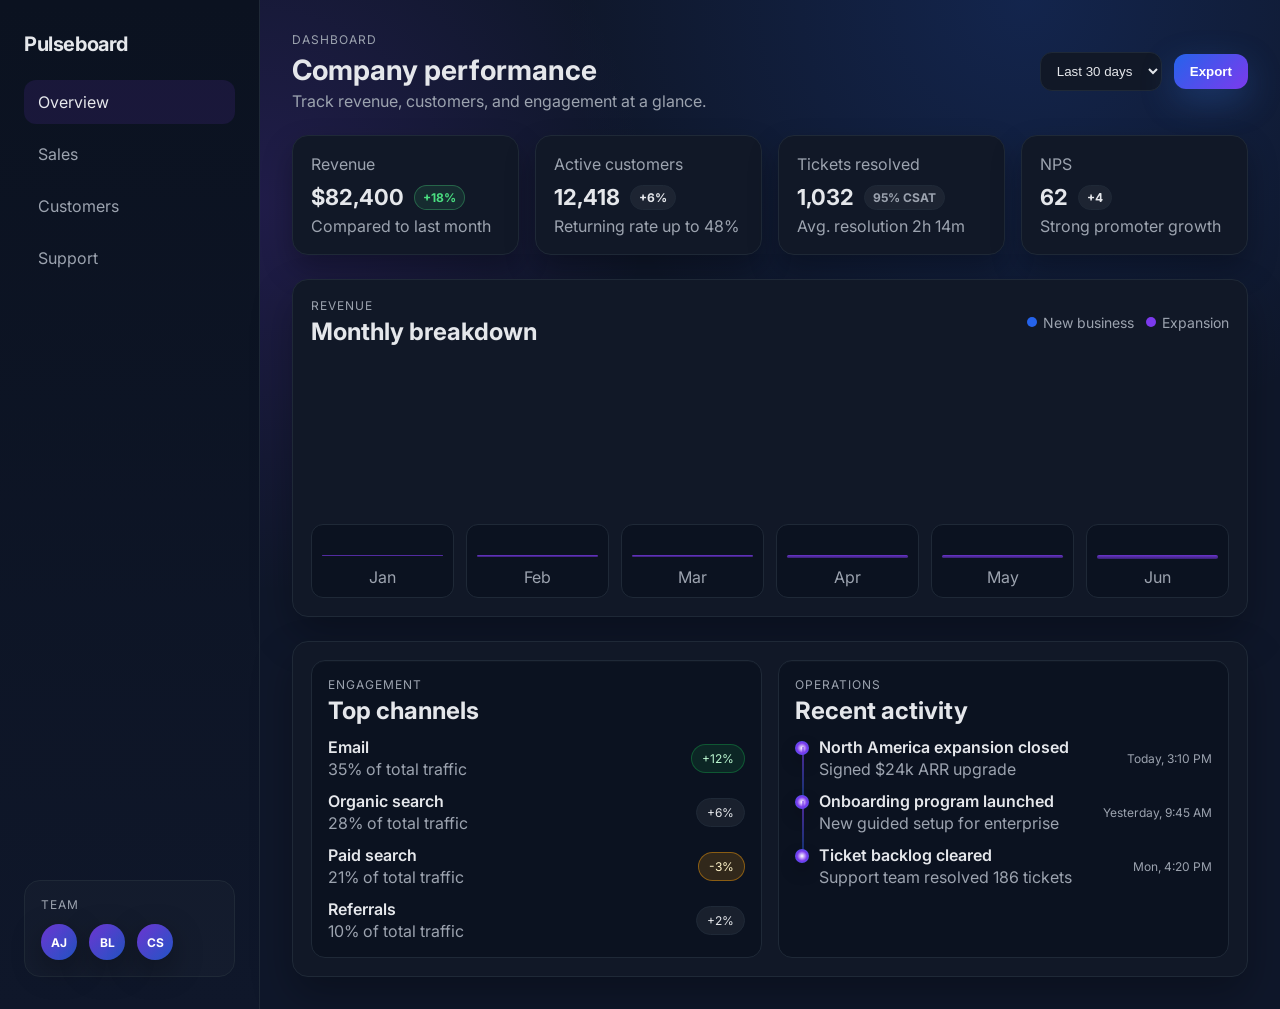
==== commit 82d4138d: "Add dashboard UI" ====
--- a/index.html
+++ b/index.html
@@ -1,342 +1,216 @@
 <!DOCTYPE html>
 <html lang="en">
-  <head>
-    <meta charset="UTF-8" />
-    <meta name="viewport" content="width=device-width, initial-scale=1.0" />
-    <title>Pulse - Modern E-commerce</title>
-    <link
-      href="https://fonts.googleapis.com/css2?family=Inter:wght@400;500;600;700&display=swap"
-      rel="stylesheet"
-    />
-    <script src="https://cdn.tailwindcss.com"></script>
-    <script>
-      tailwind.config = {
-        theme: {
-          extend: {
-            fontFamily: {
-              sans: ['Inter', 'system-ui', 'sans-serif'],
-            },
-            colors: {
-              primary: '#2563eb',
-              accent: '#22d3ee',
-            },
-            boxShadow: {
-              glass: '0 10px 30px -12px rgba(37, 99, 235, 0.35)',
-            },
-          },
-        },
-      };
-    </script>
-  </head>
-  <body class="bg-slate-50 text-slate-800 antialiased">
-    <div class="min-h-screen flex flex-col">
-      <header class="sticky top-0 z-30 backdrop-blur bg-white/80 shadow">
-        <div class="max-w-6xl mx-auto px-4 sm:px-6 lg:px-8">
-          <div class="flex h-16 items-center justify-between">
-            <div class="flex items-center gap-3">
-              <div class="h-10 w-10 rounded-xl bg-primary text-white grid place-items-center text-lg font-bold shadow-glass">
-                P
-              </div>
-              <div>
-                <p class="text-lg font-semibold text-primary">Pulse</p>
-                <p class="text-xs text-slate-500">Modern commerce experience</p>
-              </div>
+<head>
+  <meta charset="UTF-8" />
+  <meta name="viewport" content="width=device-width, initial-scale=1.0" />
+  <title>Product Dashboard</title>
+  <link rel="preconnect" href="https://fonts.googleapis.com" />
+  <link rel="preconnect" href="https://fonts.gstatic.com" crossorigin />
+  <link href="https://fonts.googleapis.com/css2?family=Inter:wght@400;500;600;700&display=swap" rel="stylesheet" />
+  <link rel="stylesheet" href="styles.css" />
+</head>
+<body>
+  <div class="app">
+    <aside class="sidebar">
+      <div class="brand">Pulseboard</div>
+      <nav class="nav">
+        <a class="nav__item nav__item--active" href="#">Overview</a>
+        <a class="nav__item" href="#">Sales</a>
+        <a class="nav__item" href="#">Customers</a>
+        <a class="nav__item" href="#">Support</a>
+      </nav>
+      <div class="sidebar__footer">
+        <p class="sidebar__title">Team</p>
+        <div class="avatar-stack" aria-label="Team members">
+          <span class="avatar" aria-hidden="true">AJ</span>
+          <span class="avatar" aria-hidden="true">BL</span>
+          <span class="avatar" aria-hidden="true">CS</span>
+        </div>
+      </div>
+    </aside>
+
+    <main class="main">
+      <header class="main__header">
+        <div>
+          <p class="eyebrow">Dashboard</p>
+          <h1>Company performance</h1>
+          <p class="lede">Track revenue, customers, and engagement at a glance.</p>
+        </div>
+        <div class="header__controls">
+          <label class="select">
+            <span class="sr-only">Select time range</span>
+            <select id="range">
+              <option value="7">Last 7 days</option>
+              <option value="30" selected>Last 30 days</option>
+              <option value="90">Last 90 days</option>
+            </select>
+          </label>
+          <button class="button" type="button">Export</button>
+        </div>
+      </header>
+
+      <section class="grid">
+        <article class="card">
+          <p class="card__label">Revenue</p>
+          <div class="card__value">
+            <span>$82,400</span>
+            <span class="tag tag--success">+18%</span>
+          </div>
+          <p class="card__sub">Compared to last month</p>
+        </article>
+        <article class="card">
+          <p class="card__label">Active customers</p>
+          <div class="card__value">
+            <span>12,418</span>
+            <span class="tag">+6%</span>
+          </div>
+          <p class="card__sub">Returning rate up to 48%</p>
+        </article>
+        <article class="card">
+          <p class="card__label">Tickets resolved</p>
+          <div class="card__value">
+            <span>1,032</span>
+            <span class="tag tag--muted">95% CSAT</span>
+          </div>
+          <p class="card__sub">Avg. resolution 2h 14m</p>
+        </article>
+        <article class="card">
+          <p class="card__label">NPS</p>
+          <div class="card__value">
+            <span>62</span>
+            <span class="tag">+4</span>
+          </div>
+          <p class="card__sub">Strong promoter growth</p>
+        </article>
+      </section>
+
+      <section class="panel">
+        <div class="panel__header">
+          <div>
+            <p class="eyebrow">Revenue</p>
+            <h2>Monthly breakdown</h2>
+          </div>
+          <div class="legend" aria-label="Chart legend">
+            <span class="legend__item">
+              <span class="legend__dot legend__dot--primary"></span> New business
+            </span>
+            <span class="legend__item">
+              <span class="legend__dot legend__dot--accent"></span> Expansion
+            </span>
+          </div>
+        </div>
+        <div class="chart" role="img" aria-label="Revenue stacked bar chart">
+          <div class="bar" data-value="72">
+            <div class="bar__segment bar__segment--primary" style="height: 48%"></div>
+            <div class="bar__segment bar__segment--accent" style="height: 24%"></div>
+            <span class="bar__label">Jan</span>
+          </div>
+          <div class="bar" data-value="86">
+            <div class="bar__segment bar__segment--primary" style="height: 50%"></div>
+            <div class="bar__segment bar__segment--accent" style="height: 36%"></div>
+            <span class="bar__label">Feb</span>
+          </div>
+          <div class="bar" data-value="95">
+            <div class="bar__segment bar__segment--primary" style="height: 55%"></div>
+            <div class="bar__segment bar__segment--accent" style="height: 40%"></div>
+            <span class="bar__label">Mar</span>
+          </div>
+          <div class="bar" data-value="104">
+            <div class="bar__segment bar__segment--primary" style="height: 56%"></div>
+            <div class="bar__segment bar__segment--accent" style="height: 48%"></div>
+            <span class="bar__label">Apr</span>
+          </div>
+          <div class="bar" data-value="112">
+            <div class="bar__segment bar__segment--primary" style="height: 60%"></div>
+            <div class="bar__segment bar__segment--accent" style="height: 52%"></div>
+            <span class="bar__label">May</span>
+          </div>
+          <div class="bar" data-value="128">
+            <div class="bar__segment bar__segment--primary" style="height: 64%"></div>
+            <div class="bar__segment bar__segment--accent" style="height: 64%"></div>
+            <span class="bar__label">Jun</span>
+          </div>
+        </div>
+      </section>
+
+      <section class="panel panel--two-column">
+        <div class="panel__content">
+          <div class="panel__header">
+            <div>
+              <p class="eyebrow">Engagement</p>
+              <h2>Top channels</h2>
             </div>
-            <nav class="hidden md:flex items-center gap-8 text-sm font-medium text-slate-600">
-              <a href="#products" class="hover:text-primary transition">Products</a>
-              <a href="#highlights" class="hover:text-primary transition">Highlights</a>
-              <a href="#cta" class="hover:text-primary transition">Newsletter</a>
-            </nav>
-            <div class="flex items-center gap-3">
-              <button
-                id="theme-toggle"
-                class="hidden md:inline-flex h-10 w-10 items-center justify-center rounded-xl border border-slate-200 bg-white text-slate-600 shadow-sm hover:text-primary"
-                aria-label="Toggle theme"
-              >
-                <svg id="theme-icon" xmlns="http://www.w3.org/2000/svg" class="h-5 w-5" viewBox="0 0 24 24" fill="none" stroke="currentColor" stroke-width="1.5">
-                  <path stroke-linecap="round" stroke-linejoin="round" d="M12 3v2.25M12 18.75V21M4.5 12H2.25M21.75 12H19.5M6.364 6.364 4.95 4.95m14.142 14.142-1.414-1.414M17.636 6.364l1.414-1.414M6.364 17.636 4.95 19.05M16.5 12a4.5 4.5 0 1 1-9 0 4.5 4.5 0 0 1 9 0Z" />
-                </svg>
-              </button>
-              <button
-                id="cart-button"
-                class="relative h-11 px-4 inline-flex items-center gap-2 rounded-xl bg-primary text-white text-sm font-semibold shadow-glass transition hover:-translate-y-0.5"
-              >
-                <span class="hidden sm:inline">Cart</span>
-                <span id="cart-count" class="grid h-7 w-7 place-items-center rounded-lg bg-white/20 text-xs font-semibold">0</span>
-              </button>
-              <button
-                id="menu-toggle"
-                class="md:hidden h-11 w-11 grid place-items-center rounded-xl border border-slate-200 bg-white text-slate-600 shadow-sm"
-                aria-label="Open menu"
-              >
-                <svg xmlns="http://www.w3.org/2000/svg" class="h-6 w-6" fill="none" viewBox="0 0 24 24" stroke="currentColor" stroke-width="1.5">
-                  <path stroke-linecap="round" stroke-linejoin="round" d="M4 6h16M4 12h16M4 18h16" />
-                </svg>
-              </button>
+          </div>
+          <ul class="list">
+            <li class="list__item">
+              <div>
+                <p class="list__title">Email</p>
+                <p class="list__sub">35% of total traffic</p>
+              </div>
+              <div class="pill pill--green">+12%</div>
+            </li>
+            <li class="list__item">
+              <div>
+                <p class="list__title">Organic search</p>
+                <p class="list__sub">28% of total traffic</p>
+              </div>
+              <div class="pill">+6%</div>
+            </li>
+            <li class="list__item">
+              <div>
+                <p class="list__title">Paid search</p>
+                <p class="list__sub">21% of total traffic</p>
+              </div>
+              <div class="pill pill--amber">-3%</div>
+            </li>
+            <li class="list__item">
+              <div>
+                <p class="list__title">Referrals</p>
+                <p class="list__sub">10% of total traffic</p>
+              </div>
+              <div class="pill">+2%</div>
+            </li>
+          </ul>
+        </div>
+
+        <div class="panel__content">
+          <div class="panel__header">
+            <div>
+              <p class="eyebrow">Operations</p>
+              <h2>Recent activity</h2>
             </div>
           </div>
-        </div>
-        <div id="mobile-menu" class="md:hidden origin-top scale-y-0 transform transition duration-200">
-          <div class="px-4 pb-4 space-y-3 bg-white shadow-lg">
-            <a href="#products" class="block rounded-lg px-4 py-3 text-slate-700 hover:bg-slate-100">Products</a>
-            <a href="#highlights" class="block rounded-lg px-4 py-3 text-slate-700 hover:bg-slate-100">Highlights</a>
-            <a href="#cta" class="block rounded-lg px-4 py-3 text-slate-700 hover:bg-slate-100">Newsletter</a>
-            <button id="theme-toggle-mobile" class="w-full rounded-lg border border-slate-200 px-4 py-3 text-left text-slate-700">Toggle theme</button>
-          </div>
-        </div>
-      </header>
-
-      <main class="flex-1">
-        <section class="relative overflow-hidden bg-gradient-to-br from-white via-slate-50 to-slate-100" aria-labelledby="hero-title">
-          <div class="absolute inset-0 pointer-events-none">
-            <div class="absolute right-[-6rem] top-[-6rem] h-64 w-64 rounded-full bg-primary/10 blur-3xl"></div>
-            <div class="absolute left-[-4rem] bottom-[-4rem] h-48 w-48 rounded-full bg-accent/10 blur-3xl"></div>
-          </div>
-          <div class="max-w-6xl mx-auto px-4 sm:px-6 lg:px-8 py-14 sm:py-18 lg:py-20 relative">
-            <div class="grid lg:grid-cols-2 gap-10 lg:gap-16 items-center">
-              <div class="space-y-6">
-                <p class="inline-flex items-center rounded-full bg-white px-3 py-2 text-xs font-semibold text-primary shadow-sm ring-1 ring-primary/10">New collection · Summer 24</p>
-                <h1 id="hero-title" class="text-3xl sm:text-4xl lg:text-5xl font-bold text-slate-900 leading-tight">
-                  Curated products built for modern lifestyles.
-                </h1>
-                <p class="text-lg text-slate-600 max-w-2xl">
-                  Discover tech-forward essentials, hand-picked by our editors. Everything is crafted for performance, sustainability, and design.
-                </p>
-                <div class="flex flex-wrap items-center gap-4">
-                  <a href="#products" class="inline-flex items-center gap-2 rounded-xl bg-primary px-5 py-3 text-white font-semibold shadow-glass transition hover:-translate-y-0.5">
-                    Shop collection
-                    <svg xmlns="http://www.w3.org/2000/svg" class="h-5 w-5" fill="none" viewBox="0 0 24 24" stroke="currentColor" stroke-width="1.5">
-                      <path stroke-linecap="round" stroke-linejoin="round" d="M13.5 4.5 21 12l-7.5 7.5M21 12H3" />
-                    </svg>
-                  </a>
-                  <button class="inline-flex items-center gap-2 rounded-xl border border-slate-200 bg-white px-5 py-3 text-slate-700 font-semibold shadow-sm hover:border-primary/50">
-                    Explore stories
-                  </button>
-                </div>
-                <div class="flex items-center gap-8 text-sm text-slate-500">
-                  <div class="flex items-center gap-2">
-                    <span class="h-10 w-10 rounded-full bg-white grid place-items-center shadow">
-                      <svg xmlns="http://www.w3.org/2000/svg" class="h-5 w-5 text-primary" fill="none" viewBox="0 0 24 24" stroke="currentColor" stroke-width="1.5">
-                        <path stroke-linecap="round" stroke-linejoin="round" d="M15.75 17.25v3.375c0 .621-.504 1.125-1.125 1.125h-10.5A1.125 1.125 0 0 1 3 20.625V8.625c0-.621.504-1.125 1.125-1.125H7.5M15.75 17.25H18a1.125 1.125 0 0 0 1.125-1.125V12.75M15.75 17.25H9.375c-.621 0-1.125-.504-1.125-1.125V5.625c0-.621.504-1.125 1.125-1.125h6.75c.621 0 1.125.504 1.125 1.125v3.75M18.75 9l-7.5-7.5" />
-                      </svg>
-                    </span>
-                    <span>Fast &amp; free delivery</span>
-                  </div>
-                  <div class="flex items-center gap-2">
-                    <span class="h-10 w-10 rounded-full bg-white grid place-items-center shadow">
-                      <svg xmlns="http://www.w3.org/2000/svg" class="h-5 w-5 text-primary" fill="none" viewBox="0 0 24 24" stroke="currentColor" stroke-width="1.5">
-                        <path stroke-linecap="round" stroke-linejoin="round" d="M9 12.75 11.25 15 15 9.75m5.106 2.708A9.004 9.004 0 0 1 12 21a9.003 9.003 0 0 1-8.106-8.542C3.423 6.17 7.273 3 12 3c4.728 0 8.577 3.17 9.106 7.458Z" />
-                      </svg>
-                    </span>
-                    <span>Quality guaranteed</span>
-                  </div>
-                </div>
-              </div>
-              <div class="relative">
-                <div class="relative rounded-3xl bg-white shadow-xl ring-1 ring-slate-100 overflow-hidden">
-                  <img src="https://images.unsplash.com/photo-1523275335684-37898b6baf30?auto=format&fit=crop&w=1200&q=80" alt="Showcase of minimalist smartwatch" class="h-full w-full object-cover" />
-                  <div class="absolute inset-x-4 bottom-4 rounded-2xl bg-white/80 backdrop-blur px-5 py-4 shadow-lg">
-                    <div class="flex items-center justify-between">
-                      <div>
-                        <p class="text-sm text-slate-500">Editor’s pick</p>
-                        <p class="text-lg font-semibold text-slate-900">Aura Smartwatch</p>
-                      </div>
-                      <span class="rounded-lg bg-primary/10 px-3 py-1 text-sm font-semibold text-primary">$249</span>
-                    </div>
-                    <div class="mt-3 flex items-center gap-3">
-                      <div class="flex -space-x-2">
-                        <img class="h-9 w-9 rounded-full border-2 border-white" src="https://i.pravatar.cc/100?img=12" alt="Customer" />
-                        <img class="h-9 w-9 rounded-full border-2 border-white" src="https://i.pravatar.cc/100?img=32" alt="Customer" />
-                        <img class="h-9 w-9 rounded-full border-2 border-white" src="https://i.pravatar.cc/100?img=45" alt="Customer" />
-                      </div>
-                      <p class="text-sm text-slate-600">2k+ customers love this wearable.</p>
-                    </div>
-                  </div>
-                </div>
-              </div>
-            </div>
-          </div>
-        </section>
-
-        <section id="highlights" class="max-w-6xl mx-auto px-4 sm:px-6 lg:px-8 py-12">
-          <div class="grid gap-6 md:grid-cols-3">
-            <div class="rounded-2xl bg-white p-6 shadow-sm ring-1 ring-slate-100">
-              <div class="h-12 w-12 rounded-xl bg-primary/10 text-primary grid place-items-center">
-                <svg xmlns="http://www.w3.org/2000/svg" class="h-6 w-6" fill="none" viewBox="0 0 24 24" stroke="currentColor" stroke-width="1.5">
-                  <path stroke-linecap="round" stroke-linejoin="round" d="M12 6v6l4 2" />
-                </svg>
-              </div>
-              <h3 class="mt-4 text-lg font-semibold">Fast checkout</h3>
-              <p class="mt-2 text-sm text-slate-600">Optimized flow with digital wallets, secure payment rails, and streamlined UX.</p>
-            </div>
-            <div class="rounded-2xl bg-white p-6 shadow-sm ring-1 ring-slate-100">
-              <div class="h-12 w-12 rounded-xl bg-primary/10 text-primary grid place-items-center">
-                <svg xmlns="http://www.w3.org/2000/svg" class="h-6 w-6" fill="none" viewBox="0 0 24 24" stroke="currentColor" stroke-width="1.5">
-                  <path stroke-linecap="round" stroke-linejoin="round" d="M9 12.75 11.25 15 15 9.75m5.106 2.708A9.004 9.004 0 0 1 12 21a9.003 9.003 0 0 1-8.106-8.542C3.423 6.17 7.273 3 12 3c4.728 0 8.577 3.17 9.106 7.458Z" />
-                </svg>
-              </div>
-              <h3 class="mt-4 text-lg font-semibold">Trusted sellers</h3>
-              <p class="mt-2 text-sm text-slate-600">All vendors are reviewed and monitored with transparent quality scores.</p>
-            </div>
-            <div class="rounded-2xl bg-white p-6 shadow-sm ring-1 ring-slate-100">
-              <div class="h-12 w-12 rounded-xl bg-primary/10 text-primary grid place-items-center">
-                <svg xmlns="http://www.w3.org/2000/svg" class="h-6 w-6" fill="none" viewBox="0 0 24 24" stroke="currentColor" stroke-width="1.5">
-                  <path stroke-linecap="round" stroke-linejoin="round" d="M12 9v6m3-3H9" />
-                </svg>
-              </div>
-              <h3 class="mt-4 text-lg font-semibold">Expand collection</h3>
-              <p class="mt-2 text-sm text-slate-600">Curate new product drops weekly, personalized to your browsing history.</p>
-            </div>
-          </div>
-        </section>
-
-        <section id="products" class="bg-white/60 border-y border-slate-100 py-12">
-          <div class="max-w-6xl mx-auto px-4 sm:px-6 lg:px-8">
-            <div class="flex flex-col gap-4 sm:flex-row sm:items-center sm:justify-between">
-              <div>
-                <h2 class="text-2xl font-semibold text-slate-900">Featured products</h2>
-                <p class="text-sm text-slate-600">Curated picks for the week. Filter by category or use search to find what you need.</p>
-              </div>
-              <div class="flex flex-wrap items-center gap-3">
-                <div class="relative">
-                  <input
-                    id="search-input"
-                    type="search"
-                    placeholder="Search products"
-                    class="w-64 rounded-xl border border-slate-200 bg-white px-4 py-3 text-sm shadow-sm focus:border-primary focus:outline-none"
-                  />
-                  <svg xmlns="http://www.w3.org/2000/svg" class="absolute right-3 top-1/2 h-5 w-5 -translate-y-1/2 text-slate-400" fill="none" viewBox="0 0 24 24" stroke="currentColor" stroke-width="1.5">
-                    <path stroke-linecap="round" stroke-linejoin="round" d="m21 21-4.35-4.35m0 0A7.5 7.5 0 1 0 5.64 5.64a7.5 7.5 0 0 0 10.61 10.61Z" />
-                  </svg>
-                </div>
-                <div class="flex flex-wrap gap-2" id="filter-tags">
-                  <button data-category="all" class="filter-tag">All</button>
-                  <button data-category="wearables" class="filter-tag">Wearables</button>
-                  <button data-category="home" class="filter-tag">Home</button>
-                  <button data-category="audio" class="filter-tag">Audio</button>
-                  <button data-category="work" class="filter-tag">Work</button>
-                </div>
-              </div>
-            </div>
-            <div id="product-grid" class="mt-8 grid gap-6 sm:grid-cols-2 lg:grid-cols-3"></div>
-          </div>
-        </section>
-
-        <section class="max-w-6xl mx-auto px-4 sm:px-6 lg:px-8 py-12">
-          <div class="grid items-center gap-10 lg:grid-cols-2">
-            <div class="rounded-3xl bg-gradient-to-br from-primary to-indigo-600 p-8 text-white shadow-lg">
-              <div class="flex items-center gap-3 text-sm font-semibold text-white/90">
-                <span class="grid h-10 w-10 place-items-center rounded-2xl bg-white/10">✨</span>
-                Member perks
-              </div>
-              <h3 class="mt-4 text-2xl font-semibold">Earn rewards on every purchase.</h3>
-              <p class="mt-3 text-white/80">
-                Collect points, unlock exclusive drops, and get early access to curated collections. Manage everything from your dashboard.
-              </p>
-              <div class="mt-6 flex flex-wrap gap-4 text-sm">
-                <span class="rounded-full bg-white/15 px-4 py-2">Priority shipping</span>
-                <span class="rounded-full bg-white/15 px-4 py-2">Extended returns</span>
-                <span class="rounded-full bg-white/15 px-4 py-2">Personal styling</span>
-              </div>
-              <button class="mt-8 inline-flex items-center gap-2 rounded-xl bg-white px-5 py-3 text-primary font-semibold shadow-lg">
-                Join now
-                <svg xmlns="http://www.w3.org/2000/svg" class="h-5 w-5" fill="none" viewBox="0 0 24 24" stroke="currentColor" stroke-width="1.5">
-                  <path stroke-linecap="round" stroke-linejoin="round" d="M13.5 4.5 21 12l-7.5 7.5M21 12H3" />
-                </svg>
-              </button>
-            </div>
-            <div class="rounded-3xl bg-white p-8 shadow-sm ring-1 ring-slate-100">
-              <div class="flex items-center gap-3 text-sm font-semibold text-primary">
-                <span class="grid h-10 w-10 place-items-center rounded-2xl bg-primary/10 text-lg">📦</span>
-                Live delivery tracker
-              </div>
-              <div class="mt-6 space-y-3">
-                <div class="flex items-center justify-between text-sm text-slate-600">
-                  <span>Order #24810</span>
-                  <span class="text-primary font-semibold">In transit</span>
-                </div>
-                <div class="w-full h-2 rounded-full bg-slate-100">
-                  <div class="h-full w-3/4 rounded-full bg-primary"></div>
-                </div>
-                <div class="grid grid-cols-3 gap-3 text-xs text-slate-500">
-                  <div class="rounded-2xl border border-slate-100 p-3">
-                    <p class="font-semibold text-slate-700">Packed</p>
-                    <p>2:12 PM</p>
-                  </div>
-                  <div class="rounded-2xl border border-slate-100 p-3">
-                    <p class="font-semibold text-slate-700">Left facility</p>
-                    <p>6:45 PM</p>
-                  </div>
-                  <div class="rounded-2xl border border-slate-100 p-3">
-                    <p class="font-semibold text-slate-700">ETA</p>
-                    <p>Tomorrow</p>
-                  </div>
-                </div>
-              </div>
-              <div class="mt-6 rounded-2xl bg-slate-50 p-4 text-sm text-slate-600 flex items-start gap-3">
-                <span class="grid h-9 w-9 place-items-center rounded-xl bg-primary/10 text-primary">💬</span>
-                <p>"The experience feels premium. Checkout is fast and transparent." — Nova, verified buyer</p>
-              </div>
-            </div>
-          </div>
-        </section>
-
-        <section id="cta" class="bg-slate-900 text-white">
-          <div class="max-w-6xl mx-auto px-4 sm:px-6 lg:px-8 py-14 sm:py-16">
-            <div class="grid gap-10 lg:grid-cols-2 lg:items-center">
-              <div class="space-y-4">
-                <p class="inline-flex items-center gap-2 rounded-full bg-white/10 px-3 py-2 text-xs font-semibold">Stay ahead</p>
-                <h3 class="text-3xl font-semibold">Weekly drops and community-only perks.</h3>
-                <p class="text-white/80">
-                  Subscribe to get curated recommendations, launch alerts, and behind-the-scenes stories from the makers.
-                </p>
-                <div class="flex flex-col sm:flex-row sm:items-center gap-3">
-                  <input type="email" placeholder="Email address" class="w-full sm:flex-1 rounded-xl border border-white/10 bg-white/10 px-4 py-3 text-white placeholder:text-white/60 focus:outline-none focus:border-white/40" />
-                  <button class="inline-flex items-center justify-center gap-2 rounded-xl bg-white px-5 py-3 text-slate-900 font-semibold shadow-lg">
-                    Subscribe
-                    <svg xmlns="http://www.w3.org/2000/svg" class="h-5 w-5" fill="none" viewBox="0 0 24 24" stroke="currentColor" stroke-width="1.5">
-                      <path stroke-linecap="round" stroke-linejoin="round" d="M13.5 4.5 21 12l-7.5 7.5M21 12H3" />
-                    </svg>
-                  </button>
-                </div>
-              </div>
-              <div class="grid gap-4 sm:grid-cols-2">
-                <div class="rounded-2xl bg-white/5 p-4">
-                  <p class="text-sm font-semibold">1M+</p>
-                  <p class="text-sm text-white/70">Monthly shoppers</p>
-                </div>
-                <div class="rounded-2xl bg-white/5 p-4">
-                  <p class="text-sm font-semibold">98%</p>
-                  <p class="text-sm text-white/70">Satisfaction score</p>
-                </div>
-                <div class="rounded-2xl bg-white/5 p-4">
-                  <p class="text-sm font-semibold">300+</p>
-                  <p class="text-sm text-white/70">Independent makers</p>
-                </div>
-                <div class="rounded-2xl bg-white/5 p-4">
-                  <p class="text-sm font-semibold">24/7</p>
-                  <p class="text-sm text-white/70">Concierge support</p>
-                </div>
-              </div>
-            </div>
-          </div>
-        </section>
-      </main>
-
-      <footer class="border-t border-slate-200 bg-white">
-        <div class="max-w-6xl mx-auto px-4 sm:px-6 lg:px-8 py-10 flex flex-col gap-6 sm:flex-row sm:items-center sm:justify-between">
-          <div>
-            <p class="text-lg font-semibold text-primary">Pulse</p>
-            <p class="text-sm text-slate-500">Design-forward shopping built with Tailwind CSS.</p>
-          </div>
-          <div class="flex items-center gap-3 text-sm text-slate-500">
-            <a href="#" class="hover:text-primary">Privacy</a>
-            <a href="#" class="hover:text-primary">Terms</a>
-            <a href="#" class="hover:text-primary">Support</a>
-          </div>
-        </div>
-      </footer>
-    </div>
-    <script type="module" src="./assets/js/main.js"></script>
-  </body>
+          <ul class="timeline" id="timeline">
+            <li class="timeline__item">
+              <span class="timeline__dot"></span>
+              <div>
+                <p class="list__title">North America expansion closed</p>
+                <p class="list__sub">Signed $24k ARR upgrade</p>
+              </div>
+              <time class="timestamp">Today, 3:10 PM</time>
+            </li>
+            <li class="timeline__item">
+              <span class="timeline__dot"></span>
+              <div>
+                <p class="list__title">Onboarding program launched</p>
+                <p class="list__sub">New guided setup for enterprise</p>
+              </div>
+              <time class="timestamp">Yesterday, 9:45 AM</time>
+            </li>
+            <li class="timeline__item">
+              <span class="timeline__dot"></span>
+              <div>
+                <p class="list__title">Ticket backlog cleared</p>
+                <p class="list__sub">Support team resolved 186 tickets</p>
+              </div>
+              <time class="timestamp">Mon, 4:20 PM</time>
+            </li>
+          </ul>
+        </div>
+      </section>
+    </main>
+  </div>
+
+  <script src="script.js"></script>
+</body>
 </html>
--- a/styles.css
+++ b/styles.css
@@ -0,0 +1,415 @@
+:root {
+  --bg: #0f172a;
+  --panel: #111827;
+  --surface: #0b1220;
+  --accent: #7c3aed;
+  --primary: #2563eb;
+  --text: #e5e7eb;
+  --muted: #9ca3af;
+  --border: #1f2937;
+  --success: #16a34a;
+  --amber: #f59e0b;
+  --card-radius: 16px;
+}
+
+* {
+  box-sizing: border-box;
+}
+
+body {
+  margin: 0;
+  font-family: 'Inter', system-ui, -apple-system, BlinkMacSystemFont, 'Segoe UI', sans-serif;
+  background: radial-gradient(circle at 20% 20%, rgba(124, 58, 237, 0.16), transparent 30%),
+    radial-gradient(circle at 80% 0%, rgba(37, 99, 235, 0.18), transparent 32%),
+    var(--bg);
+  color: var(--text);
+  min-height: 100vh;
+}
+
+.app {
+  display: grid;
+  grid-template-columns: 260px 1fr;
+  min-height: 100vh;
+}
+
+.sidebar {
+  background: linear-gradient(180deg, #0b1220 0%, #0f172a 100%);
+  border-right: 1px solid var(--border);
+  padding: 32px 24px;
+  display: flex;
+  flex-direction: column;
+  gap: 24px;
+}
+
+.brand {
+  font-size: 20px;
+  font-weight: 700;
+  letter-spacing: -0.02em;
+}
+
+.nav {
+  display: flex;
+  flex-direction: column;
+  gap: 8px;
+}
+
+.nav__item {
+  text-decoration: none;
+  color: var(--muted);
+  padding: 12px 14px;
+  border-radius: 12px;
+  transition: background 0.2s ease, color 0.2s ease;
+  display: flex;
+  align-items: center;
+  gap: 10px;
+}
+
+.nav__item:hover,
+.nav__item--active {
+  color: var(--text);
+  background: rgba(124, 58, 237, 0.12);
+}
+
+.sidebar__footer {
+  margin-top: auto;
+  background: rgba(255, 255, 255, 0.02);
+  border: 1px solid var(--border);
+  border-radius: var(--card-radius);
+  padding: 16px;
+}
+
+.sidebar__title {
+  font-size: 12px;
+  color: var(--muted);
+  text-transform: uppercase;
+  letter-spacing: 0.08em;
+  margin: 0 0 12px;
+}
+
+.avatar-stack {
+  display: flex;
+  gap: 12px;
+}
+
+.avatar {
+  width: 36px;
+  height: 36px;
+  border-radius: 50%;
+  background: linear-gradient(135deg, rgba(124, 58, 237, 0.85), rgba(37, 99, 235, 0.8));
+  display: grid;
+  place-items: center;
+  color: white;
+  font-weight: 700;
+  font-size: 12px;
+  box-shadow: 0 10px 30px rgba(0, 0, 0, 0.35);
+}
+
+.main {
+  padding: 32px;
+  display: flex;
+  flex-direction: column;
+  gap: 24px;
+}
+
+.main__header {
+  display: flex;
+  justify-content: space-between;
+  align-items: center;
+  gap: 16px;
+}
+
+.eyebrow {
+  margin: 0;
+  text-transform: uppercase;
+  letter-spacing: 0.08em;
+  color: var(--muted);
+  font-size: 12px;
+}
+
+h1 {
+  margin: 6px 0 4px;
+  font-size: 28px;
+}
+
+.lede {
+  margin: 0;
+  color: var(--muted);
+}
+
+.header__controls {
+  display: flex;
+  gap: 12px;
+  align-items: center;
+}
+
+.select select {
+  background: var(--panel);
+  border: 1px solid var(--border);
+  color: var(--text);
+  padding: 10px 12px;
+  border-radius: 12px;
+}
+
+.button {
+  background: linear-gradient(135deg, var(--primary), var(--accent));
+  border: none;
+  color: white;
+  padding: 10px 16px;
+  border-radius: 12px;
+  font-weight: 600;
+  cursor: pointer;
+  box-shadow: 0 12px 35px rgba(59, 130, 246, 0.25);
+}
+
+.grid {
+  display: grid;
+  grid-template-columns: repeat(auto-fit, minmax(220px, 1fr));
+  gap: 16px;
+}
+
+.card {
+  background: var(--panel);
+  padding: 18px;
+  border-radius: var(--card-radius);
+  border: 1px solid var(--border);
+  box-shadow: 0 14px 30px rgba(0, 0, 0, 0.28);
+}
+
+.card__label {
+  color: var(--muted);
+  margin: 0;
+}
+
+.card__value {
+  display: flex;
+  align-items: center;
+  gap: 10px;
+  margin: 10px 0 6px;
+  font-size: 22px;
+  font-weight: 700;
+}
+
+.card__sub {
+  margin: 0;
+  color: var(--muted);
+}
+
+.tag {
+  background: rgba(255, 255, 255, 0.05);
+  border: 1px solid var(--border);
+  color: var(--text);
+  padding: 4px 8px;
+  border-radius: 999px;
+  font-size: 12px;
+}
+
+.tag--success {
+  color: #4ade80;
+  border-color: rgba(74, 222, 128, 0.32);
+  background: rgba(74, 222, 128, 0.1);
+}
+
+.tag--muted {
+  color: var(--muted);
+}
+
+.panel {
+  background: var(--panel);
+  border-radius: var(--card-radius);
+  border: 1px solid var(--border);
+  padding: 18px;
+  box-shadow: 0 18px 40px rgba(0, 0, 0, 0.28);
+}
+
+.panel--two-column {
+  display: grid;
+  grid-template-columns: repeat(auto-fit, minmax(280px, 1fr));
+  gap: 16px;
+}
+
+.panel__header {
+  display: flex;
+  justify-content: space-between;
+  align-items: center;
+  margin-bottom: 12px;
+}
+
+.panel__header h2 {
+  margin: 4px 0 0;
+}
+
+.legend {
+  display: flex;
+  gap: 12px;
+  color: var(--muted);
+  font-size: 14px;
+}
+
+.legend__item {
+  display: inline-flex;
+  align-items: center;
+  gap: 6px;
+}
+
+.legend__dot {
+  width: 10px;
+  height: 10px;
+  border-radius: 50%;
+}
+
+.legend__dot--primary { background: var(--primary); }
+.legend__dot--accent { background: var(--accent); }
+
+.chart {
+  display: grid;
+  grid-template-columns: repeat(6, minmax(0, 1fr));
+  gap: 12px;
+  align-items: end;
+  height: 240px;
+}
+
+.bar {
+  background: var(--surface);
+  border-radius: 12px;
+  border: 1px solid var(--border);
+  padding: 12px 10px 10px;
+  display: grid;
+  grid-template-rows: 1fr auto;
+  gap: 12px;
+}
+
+.bar__segment {
+  border-radius: 8px;
+  background: linear-gradient(180deg, rgba(255, 255, 255, 0.14), rgba(255, 255, 255, 0.02));
+  position: relative;
+}
+
+.bar__segment--primary {
+  background: linear-gradient(180deg, rgba(37, 99, 235, 0.85), rgba(37, 99, 235, 0.4));
+}
+
+.bar__segment--accent {
+  background: linear-gradient(180deg, rgba(124, 58, 237, 0.85), rgba(124, 58, 237, 0.4));
+  margin-top: 6px;
+}
+
+.bar__label {
+  text-align: center;
+  color: var(--muted);
+}
+
+.panel__content {
+  background: var(--surface);
+  border-radius: 14px;
+  border: 1px solid var(--border);
+  padding: 16px;
+  box-shadow: inset 0 1px 0 rgba(255, 255, 255, 0.02);
+}
+
+.list,
+.timeline {
+  list-style: none;
+  margin: 0;
+  padding: 0;
+  display: flex;
+  flex-direction: column;
+  gap: 12px;
+}
+
+.list__item,
+.timeline__item {
+  display: grid;
+  grid-template-columns: 1fr auto;
+  gap: 8px;
+  align-items: center;
+}
+
+.list__title {
+  margin: 0;
+  font-weight: 600;
+}
+
+.list__sub {
+  margin: 2px 0 0;
+  color: var(--muted);
+}
+
+.pill {
+  padding: 6px 10px;
+  border-radius: 999px;
+  background: rgba(255, 255, 255, 0.06);
+  color: var(--text);
+  font-size: 12px;
+  border: 1px solid var(--border);
+}
+
+.pill--green {
+  background: rgba(22, 163, 74, 0.14);
+  border-color: rgba(22, 163, 74, 0.4);
+  color: #bbf7d0;
+}
+
+.pill--amber {
+  background: rgba(245, 158, 11, 0.16);
+  border-color: rgba(245, 158, 11, 0.45);
+  color: #fef3c7;
+}
+
+.timeline__item {
+  position: relative;
+  padding-left: 24px;
+}
+
+.timeline__item:not(:last-child)::after {
+  content: '';
+  position: absolute;
+  left: 7px;
+  top: 10px;
+  bottom: -18px;
+  width: 2px;
+  background: linear-gradient(180deg, rgba(124, 58, 237, 0.6), rgba(37, 99, 235, 0.4));
+}
+
+.timeline__dot {
+  width: 14px;
+  height: 14px;
+  border-radius: 50%;
+  background: radial-gradient(circle, #fff 0%, #7c3aed 50%, #2563eb 100%);
+  position: absolute;
+  left: 0;
+  top: 4px;
+  box-shadow: 0 8px 16px rgba(0, 0, 0, 0.28);
+}
+
+.timestamp {
+  color: var(--muted);
+  font-size: 12px;
+}
+
+.sr-only {
+  position: absolute;
+  width: 1px;
+  height: 1px;
+  padding: 0;
+  margin: -1px;
+  overflow: hidden;
+  clip: rect(0, 0, 0, 0);
+  white-space: nowrap;
+  border: 0;
+}
+
+@media (max-width: 900px) {
+  .app {
+    grid-template-columns: 1fr;
+  }
+
+  .sidebar {
+    flex-direction: row;
+    align-items: center;
+    justify-content: space-between;
+  }
+
+  .nav {
+    flex-direction: row;
+  }
+}
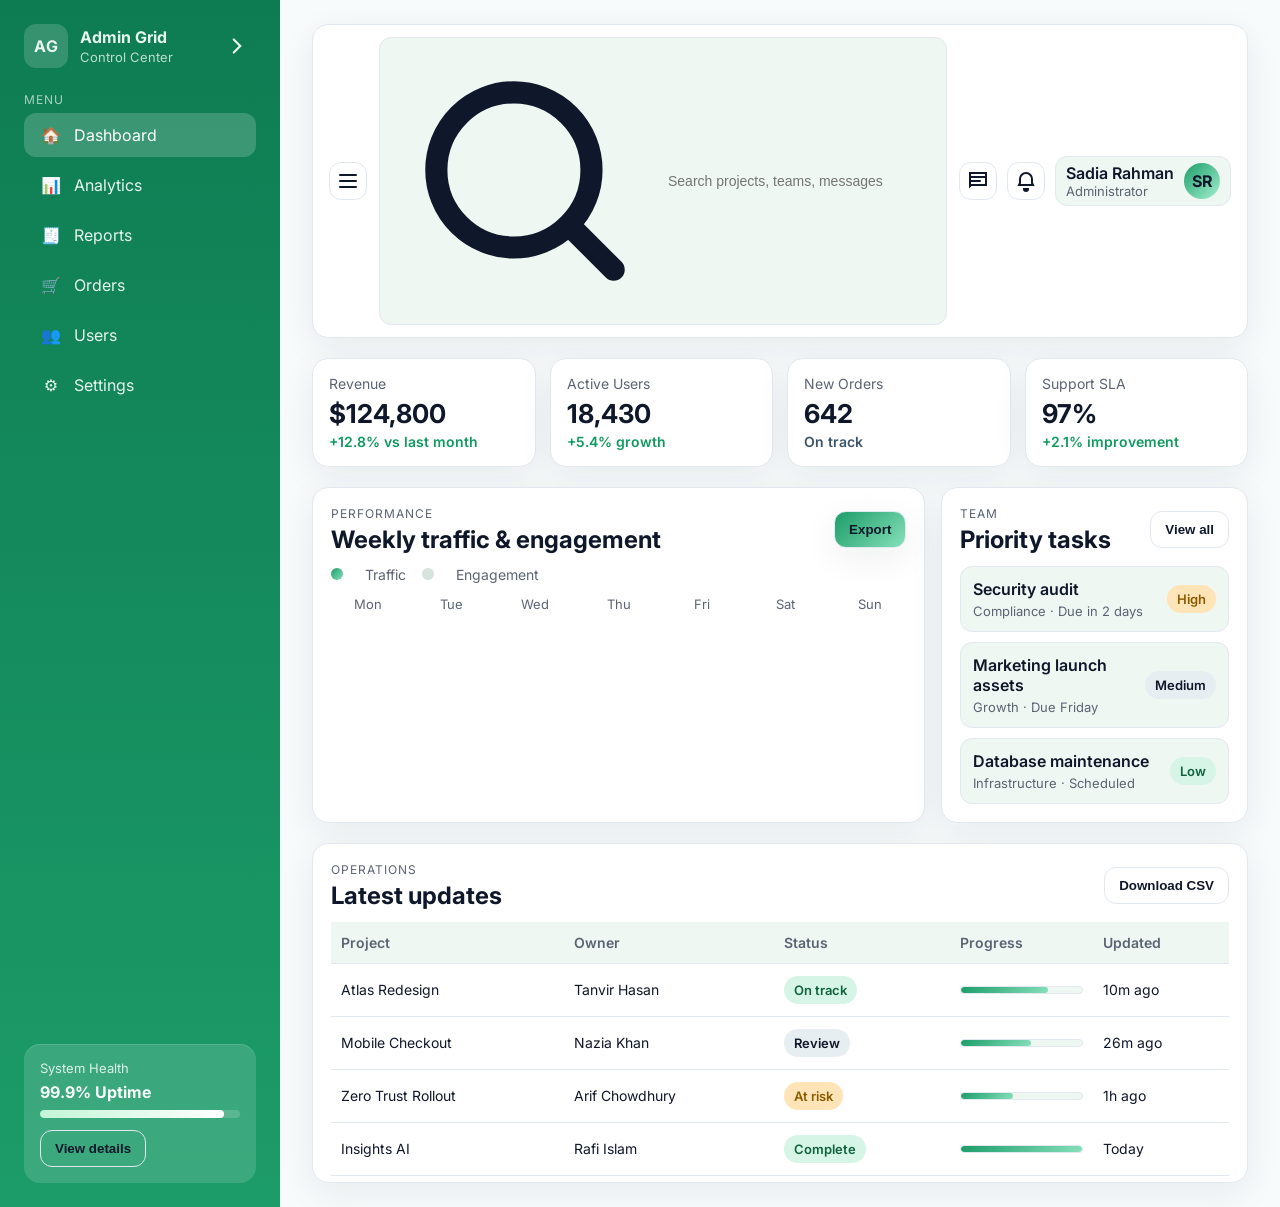
==== commit 022e1f69: "Add modern admin dashboard layout" ====
--- a/index.html
+++ b/index.html
@@ -3,7 +3,7 @@
 <head>
   <meta charset="UTF-8" />
   <meta name="viewport" content="width=device-width, initial-scale=1.0" />
-  <title>Product Dashboard</title>
+  <title>Admin Dashboard</title>
   <link rel="preconnect" href="https://fonts.googleapis.com" />
   <link rel="preconnect" href="https://fonts.gstatic.com" crossorigin />
   <link href="https://fonts.googleapis.com/css2?family=Inter:wght@400;500;600;700&display=swap" rel="stylesheet" />
@@ -11,206 +11,243 @@
 </head>
 <body>
   <div class="app">
-    <aside class="sidebar">
-      <div class="brand">Pulseboard</div>
-      <nav class="nav">
-        <a class="nav__item nav__item--active" href="#">Overview</a>
-        <a class="nav__item" href="#">Sales</a>
-        <a class="nav__item" href="#">Customers</a>
-        <a class="nav__item" href="#">Support</a>
+    <aside class="sidebar" aria-label="Sidebar navigation">
+      <div class="brand">
+        <div class="brand__logo">AG</div>
+        <div>
+          <p class="brand__title">Admin Grid</p>
+          <p class="brand__subtitle">Control Center</p>
+        </div>
+        <button class="icon-button icon-button--ghost" id="sidebarToggle" aria-label="Collapse sidebar">
+          <svg viewBox="0 0 24 24" aria-hidden="true"><path d="M9 6l6 6-6 6" fill="none" stroke="currentColor" stroke-width="2" stroke-linecap="round"/></svg>
+        </button>
+      </div>
+      <nav class="menu">
+        <p class="menu__label">Menu</p>
+        <ul>
+          <li class="menu__item menu__item--active">
+            <span class="menu__icon">🏠</span>
+            <span>Dashboard</span>
+          </li>
+          <li class="menu__item"><span class="menu__icon">📊</span><span>Analytics</span></li>
+          <li class="menu__item"><span class="menu__icon">🧾</span><span>Reports</span></li>
+          <li class="menu__item"><span class="menu__icon">🛒</span><span>Orders</span></li>
+          <li class="menu__item"><span class="menu__icon">👥</span><span>Users</span></li>
+          <li class="menu__item"><span class="menu__icon">⚙️</span><span>Settings</span></li>
+        </ul>
       </nav>
       <div class="sidebar__footer">
-        <p class="sidebar__title">Team</p>
-        <div class="avatar-stack" aria-label="Team members">
-          <span class="avatar" aria-hidden="true">AJ</span>
-          <span class="avatar" aria-hidden="true">BL</span>
-          <span class="avatar" aria-hidden="true">CS</span>
+        <div class="status-card">
+          <p class="status-card__label">System Health</p>
+          <p class="status-card__value">99.9% Uptime</p>
+          <div class="status-card__bar">
+            <span style="width: 92%"></span>
+          </div>
+          <button class="button button--ghost">View details</button>
         </div>
       </div>
     </aside>
 
-    <main class="main">
-      <header class="main__header">
-        <div>
-          <p class="eyebrow">Dashboard</p>
-          <h1>Company performance</h1>
-          <p class="lede">Track revenue, customers, and engagement at a glance.</p>
-        </div>
-        <div class="header__controls">
-          <label class="select">
-            <span class="sr-only">Select time range</span>
-            <select id="range">
-              <option value="7">Last 7 days</option>
-              <option value="30" selected>Last 30 days</option>
-              <option value="90">Last 90 days</option>
-            </select>
-          </label>
-          <button class="button" type="button">Export</button>
+    <main class="layout">
+      <header class="header">
+        <button class="icon-button" id="mobileToggle" aria-label="Open sidebar">
+          <svg viewBox="0 0 24 24" aria-hidden="true"><path d="M4 6h16M4 12h16M4 18h16" fill="none" stroke="currentColor" stroke-width="2" stroke-linecap="round"/></svg>
+        </button>
+        <div class="header__search">
+          <svg viewBox="0 0 24 24" aria-hidden="true"><circle cx="11" cy="11" r="7" stroke="currentColor" stroke-width="2" fill="none"/><path d="M16.5 16.5L20 20" stroke="currentColor" stroke-width="2" stroke-linecap="round"/></svg>
+          <input type="search" placeholder="Search projects, teams, messages" aria-label="Search dashboard" />
+        </div>
+        <div class="header__actions">
+          <button class="icon-button" aria-label="View messages">
+            <svg viewBox="0 0 24 24" aria-hidden="true"><path d="M4 4h16v12H5.17L4 17.17V4z" fill="none" stroke="currentColor" stroke-width="2" stroke-linecap="round"/><path d="M4 8h16M4 12h10" fill="none" stroke="currentColor" stroke-width="2" stroke-linecap="round"/></svg>
+          </button>
+          <button class="icon-button" aria-label="Notifications">
+            <svg viewBox="0 0 24 24" aria-hidden="true"><path d="M12 22a2 2 0 0 0 2-2H10a2 2 0 0 0 2 2zM5 16h14l-1-2V10a6 6 0 0 0-12 0v4l-1 2z" fill="none" stroke="currentColor" stroke-width="2" stroke-linecap="round"/></svg>
+          </button>
+          <div class="profile">
+            <div class="profile__text">
+              <p class="profile__name">Sadia Rahman</p>
+              <p class="profile__role">Administrator</p>
+            </div>
+            <div class="profile__avatar" aria-hidden="true">SR</div>
+          </div>
         </div>
       </header>
 
+      <section class="cards">
+        <div class="card">
+          <p class="card__label">Revenue</p>
+          <p class="card__value">$124,800</p>
+          <p class="card__delta positive">+12.8% vs last month</p>
+        </div>
+        <div class="card">
+          <p class="card__label">Active Users</p>
+          <p class="card__value">18,430</p>
+          <p class="card__delta positive">+5.4% growth</p>
+        </div>
+        <div class="card">
+          <p class="card__label">New Orders</p>
+          <p class="card__value">642</p>
+          <p class="card__delta neutral">On track</p>
+        </div>
+        <div class="card">
+          <p class="card__label">Support SLA</p>
+          <p class="card__value">97%</p>
+          <p class="card__delta positive">+2.1% improvement</p>
+        </div>
+      </section>
+
       <section class="grid">
-        <article class="card">
-          <p class="card__label">Revenue</p>
-          <div class="card__value">
-            <span>$82,400</span>
-            <span class="tag tag--success">+18%</span>
-          </div>
-          <p class="card__sub">Compared to last month</p>
+        <article class="panel">
+          <div class="panel__header">
+            <div>
+              <p class="panel__eyebrow">Performance</p>
+              <h2 class="panel__title">Weekly traffic & engagement</h2>
+            </div>
+            <button class="button">Export</button>
+          </div>
+          <div class="chart">
+            <div class="chart__legend">
+              <span class="legend-dot legend-dot--primary"></span> Traffic
+              <span class="legend-dot legend-dot--muted"></span> Engagement
+            </div>
+            <div class="chart__bars" role="img" aria-label="Traffic and engagement trends">
+              <div class="bar">
+                <span class="bar__primary" style="height: 60%"></span>
+                <span class="bar__secondary" style="height: 42%"></span>
+                <p>Mon</p>
+              </div>
+              <div class="bar">
+                <span class="bar__primary" style="height: 75%"></span>
+                <span class="bar__secondary" style="height: 54%"></span>
+                <p>Tue</p>
+              </div>
+              <div class="bar">
+                <span class="bar__primary" style="height: 70%"></span>
+                <span class="bar__secondary" style="height: 48%"></span>
+                <p>Wed</p>
+              </div>
+              <div class="bar">
+                <span class="bar__primary" style="height: 82%"></span>
+                <span class="bar__secondary" style="height: 60%"></span>
+                <p>Thu</p>
+              </div>
+              <div class="bar">
+                <span class="bar__primary" style="height: 65%"></span>
+                <span class="bar__secondary" style="height: 46%"></span>
+                <p>Fri</p>
+              </div>
+              <div class="bar">
+                <span class="bar__primary" style="height: 58%"></span>
+                <span class="bar__secondary" style="height: 44%"></span>
+                <p>Sat</p>
+              </div>
+              <div class="bar">
+                <span class="bar__primary" style="height: 74%"></span>
+                <span class="bar__secondary" style="height: 52%"></span>
+                <p>Sun</p>
+              </div>
+            </div>
+          </div>
         </article>
-        <article class="card">
-          <p class="card__label">Active customers</p>
-          <div class="card__value">
-            <span>12,418</span>
-            <span class="tag">+6%</span>
-          </div>
-          <p class="card__sub">Returning rate up to 48%</p>
-        </article>
-        <article class="card">
-          <p class="card__label">Tickets resolved</p>
-          <div class="card__value">
-            <span>1,032</span>
-            <span class="tag tag--muted">95% CSAT</span>
-          </div>
-          <p class="card__sub">Avg. resolution 2h 14m</p>
-        </article>
-        <article class="card">
-          <p class="card__label">NPS</p>
-          <div class="card__value">
-            <span>62</span>
-            <span class="tag">+4</span>
-          </div>
-          <p class="card__sub">Strong promoter growth</p>
+
+        <article class="panel tasks">
+          <div class="panel__header">
+            <div>
+              <p class="panel__eyebrow">Team</p>
+              <h2 class="panel__title">Priority tasks</h2>
+            </div>
+            <button class="button button--ghost">View all</button>
+          </div>
+          <ul class="tasks__list">
+            <li>
+              <div>
+                <p class="task__title">Security audit</p>
+                <p class="task__meta">Compliance · Due in 2 days</p>
+              </div>
+              <span class="badge badge--warning">High</span>
+            </li>
+            <li>
+              <div>
+                <p class="task__title">Marketing launch assets</p>
+                <p class="task__meta">Growth · Due Friday</p>
+              </div>
+              <span class="badge">Medium</span>
+            </li>
+            <li>
+              <div>
+                <p class="task__title">Database maintenance</p>
+                <p class="task__meta">Infrastructure · Scheduled</p>
+              </div>
+              <span class="badge badge--success">Low</span>
+            </li>
+          </ul>
         </article>
       </section>
 
-      <section class="panel">
+      <section class="panel table">
         <div class="panel__header">
           <div>
-            <p class="eyebrow">Revenue</p>
-            <h2>Monthly breakdown</h2>
-          </div>
-          <div class="legend" aria-label="Chart legend">
-            <span class="legend__item">
-              <span class="legend__dot legend__dot--primary"></span> New business
-            </span>
-            <span class="legend__item">
-              <span class="legend__dot legend__dot--accent"></span> Expansion
-            </span>
-          </div>
-        </div>
-        <div class="chart" role="img" aria-label="Revenue stacked bar chart">
-          <div class="bar" data-value="72">
-            <div class="bar__segment bar__segment--primary" style="height: 48%"></div>
-            <div class="bar__segment bar__segment--accent" style="height: 24%"></div>
-            <span class="bar__label">Jan</span>
-          </div>
-          <div class="bar" data-value="86">
-            <div class="bar__segment bar__segment--primary" style="height: 50%"></div>
-            <div class="bar__segment bar__segment--accent" style="height: 36%"></div>
-            <span class="bar__label">Feb</span>
-          </div>
-          <div class="bar" data-value="95">
-            <div class="bar__segment bar__segment--primary" style="height: 55%"></div>
-            <div class="bar__segment bar__segment--accent" style="height: 40%"></div>
-            <span class="bar__label">Mar</span>
-          </div>
-          <div class="bar" data-value="104">
-            <div class="bar__segment bar__segment--primary" style="height: 56%"></div>
-            <div class="bar__segment bar__segment--accent" style="height: 48%"></div>
-            <span class="bar__label">Apr</span>
-          </div>
-          <div class="bar" data-value="112">
-            <div class="bar__segment bar__segment--primary" style="height: 60%"></div>
-            <div class="bar__segment bar__segment--accent" style="height: 52%"></div>
-            <span class="bar__label">May</span>
-          </div>
-          <div class="bar" data-value="128">
-            <div class="bar__segment bar__segment--primary" style="height: 64%"></div>
-            <div class="bar__segment bar__segment--accent" style="height: 64%"></div>
-            <span class="bar__label">Jun</span>
-          </div>
-        </div>
-      </section>
-
-      <section class="panel panel--two-column">
-        <div class="panel__content">
-          <div class="panel__header">
-            <div>
-              <p class="eyebrow">Engagement</p>
-              <h2>Top channels</h2>
-            </div>
-          </div>
-          <ul class="list">
-            <li class="list__item">
-              <div>
-                <p class="list__title">Email</p>
-                <p class="list__sub">35% of total traffic</p>
-              </div>
-              <div class="pill pill--green">+12%</div>
-            </li>
-            <li class="list__item">
-              <div>
-                <p class="list__title">Organic search</p>
-                <p class="list__sub">28% of total traffic</p>
-              </div>
-              <div class="pill">+6%</div>
-            </li>
-            <li class="list__item">
-              <div>
-                <p class="list__title">Paid search</p>
-                <p class="list__sub">21% of total traffic</p>
-              </div>
-              <div class="pill pill--amber">-3%</div>
-            </li>
-            <li class="list__item">
-              <div>
-                <p class="list__title">Referrals</p>
-                <p class="list__sub">10% of total traffic</p>
-              </div>
-              <div class="pill">+2%</div>
-            </li>
-          </ul>
-        </div>
-
-        <div class="panel__content">
-          <div class="panel__header">
-            <div>
-              <p class="eyebrow">Operations</p>
-              <h2>Recent activity</h2>
-            </div>
-          </div>
-          <ul class="timeline" id="timeline">
-            <li class="timeline__item">
-              <span class="timeline__dot"></span>
-              <div>
-                <p class="list__title">North America expansion closed</p>
-                <p class="list__sub">Signed $24k ARR upgrade</p>
-              </div>
-              <time class="timestamp">Today, 3:10 PM</time>
-            </li>
-            <li class="timeline__item">
-              <span class="timeline__dot"></span>
-              <div>
-                <p class="list__title">Onboarding program launched</p>
-                <p class="list__sub">New guided setup for enterprise</p>
-              </div>
-              <time class="timestamp">Yesterday, 9:45 AM</time>
-            </li>
-            <li class="timeline__item">
-              <span class="timeline__dot"></span>
-              <div>
-                <p class="list__title">Ticket backlog cleared</p>
-                <p class="list__sub">Support team resolved 186 tickets</p>
-              </div>
-              <time class="timestamp">Mon, 4:20 PM</time>
-            </li>
-          </ul>
+            <p class="panel__eyebrow">Operations</p>
+            <h2 class="panel__title">Latest updates</h2>
+          </div>
+          <button class="button button--ghost">Download CSV</button>
+        </div>
+        <div class="table__wrapper">
+          <table>
+            <thead>
+              <tr>
+                <th>Project</th>
+                <th>Owner</th>
+                <th>Status</th>
+                <th>Progress</th>
+                <th>Updated</th>
+              </tr>
+            </thead>
+            <tbody>
+              <tr>
+                <td>Atlas Redesign</td>
+                <td>Tanvir Hasan</td>
+                <td><span class="badge badge--success">On track</span></td>
+                <td>
+                  <div class="progress"><span style="width: 72%"></span></div>
+                </td>
+                <td>10m ago</td>
+              </tr>
+              <tr>
+                <td>Mobile Checkout</td>
+                <td>Nazia Khan</td>
+                <td><span class="badge">Review</span></td>
+                <td>
+                  <div class="progress"><span style="width: 58%"></span></div>
+                </td>
+                <td>26m ago</td>
+              </tr>
+              <tr>
+                <td>Zero Trust Rollout</td>
+                <td>Arif Chowdhury</td>
+                <td><span class="badge badge--warning">At risk</span></td>
+                <td>
+                  <div class="progress"><span style="width: 43%"></span></div>
+                </td>
+                <td>1h ago</td>
+              </tr>
+              <tr>
+                <td>Insights AI</td>
+                <td>Rafi Islam</td>
+                <td><span class="badge badge--success">Complete</span></td>
+                <td>
+                  <div class="progress"><span style="width: 100%"></span></div>
+                </td>
+                <td>Today</td>
+              </tr>
+            </tbody>
+          </table>
         </div>
       </section>
     </main>
   </div>
 
-  <script src="script.js"></script>
+  <script src="scripts.js"></script>
 </body>
 </html>
--- a/styles.css
+++ b/styles.css
@@ -1,15 +1,13 @@
 :root {
-  --bg: #0f172a;
-  --panel: #111827;
-  --surface: #0b1220;
-  --accent: #7c3aed;
-  --primary: #2563eb;
-  --text: #e5e7eb;
-  --muted: #9ca3af;
-  --border: #1f2937;
-  --success: #16a34a;
-  --amber: #f59e0b;
-  --card-radius: 16px;
+  --bg: #f7fafb;
+  --surface: #ffffff;
+  --surface-alt: #eef7f1;
+  --primary: #1c9c69;
+  --primary-strong: #0e7c52;
+  --text: #0f172a;
+  --muted: #5b6475;
+  --border: #e2e8f0;
+  --shadow: 0 10px 35px rgba(16, 24, 40, 0.07);
 }
 
 * {
@@ -18,107 +16,312 @@
 
 body {
   margin: 0;
-  font-family: 'Inter', system-ui, -apple-system, BlinkMacSystemFont, 'Segoe UI', sans-serif;
-  background: radial-gradient(circle at 20% 20%, rgba(124, 58, 237, 0.16), transparent 30%),
-    radial-gradient(circle at 80% 0%, rgba(37, 99, 235, 0.18), transparent 32%),
+  background: radial-gradient(120% 120% at 10% 10%, rgba(28, 156, 105, 0.1), transparent 40%),
+    radial-gradient(90% 90% at 80% 20%, rgba(14, 124, 82, 0.12), transparent 45%),
     var(--bg);
   color: var(--text);
+  font-family: "Inter", system-ui, -apple-system, BlinkMacSystemFont, "Segoe UI", sans-serif;
   min-height: 100vh;
 }
 
 .app {
   display: grid;
-  grid-template-columns: 260px 1fr;
+  grid-template-columns: 280px 1fr;
   min-height: 100vh;
 }
 
 .sidebar {
-  background: linear-gradient(180deg, #0b1220 0%, #0f172a 100%);
-  border-right: 1px solid var(--border);
-  padding: 32px 24px;
+  background: linear-gradient(180deg, #0e7c52 0%, #1c9c69 100%);
+  color: #e7f6ee;
+  padding: 24px;
   display: flex;
   flex-direction: column;
   gap: 24px;
+  position: sticky;
+  top: 0;
+  min-height: 100vh;
 }
 
 .brand {
-  font-size: 20px;
+  display: flex;
+  align-items: center;
+  gap: 12px;
+}
+
+.brand__logo {
+  width: 44px;
+  height: 44px;
+  border-radius: 12px;
+  background: rgba(255, 255, 255, 0.16);
+  display: grid;
+  place-items: center;
   font-weight: 700;
-  letter-spacing: -0.02em;
-}
-
-.nav {
+  letter-spacing: 0.5px;
+}
+
+.brand__title {
+  font-weight: 700;
+  margin: 0;
+}
+
+.brand__subtitle {
+  margin: 2px 0 0;
+  color: rgba(231, 246, 238, 0.8);
+  font-size: 13px;
+}
+
+.menu__label {
+  text-transform: uppercase;
+  letter-spacing: 0.08em;
+  font-size: 12px;
+  margin: 0 0 6px;
+  color: rgba(231, 246, 238, 0.7);
+}
+
+.menu ul {
+  list-style: none;
+  padding: 0;
+  margin: 0;
   display: flex;
   flex-direction: column;
-  gap: 8px;
-}
-
-.nav__item {
-  text-decoration: none;
-  color: var(--muted);
+  gap: 6px;
+}
+
+.menu__item {
+  display: flex;
+  align-items: center;
+  gap: 10px;
   padding: 12px 14px;
   border-radius: 12px;
-  transition: background 0.2s ease, color 0.2s ease;
-  display: flex;
-  align-items: center;
-  gap: 10px;
-}
-
-.nav__item:hover,
-.nav__item--active {
-  color: var(--text);
-  background: rgba(124, 58, 237, 0.12);
+  color: #e7f6ee;
+  cursor: pointer;
+  transition: background 0.2s ease, transform 0.2s ease;
+}
+
+.menu__item:hover {
+  background: rgba(255, 255, 255, 0.12);
+  transform: translateX(2px);
+}
+
+.menu__item--active {
+  background: rgba(255, 255, 255, 0.18);
+  color: #ffffff;
+}
+
+.menu__icon {
+  width: 26px;
+  text-align: center;
 }
 
 .sidebar__footer {
   margin-top: auto;
-  background: rgba(255, 255, 255, 0.02);
-  border: 1px solid var(--border);
-  border-radius: var(--card-radius);
+}
+
+.status-card {
+  background: rgba(255, 255, 255, 0.14);
+  border-radius: 16px;
   padding: 16px;
-}
-
-.sidebar__title {
-  font-size: 12px;
-  color: var(--muted);
-  text-transform: uppercase;
-  letter-spacing: 0.08em;
-  margin: 0 0 12px;
-}
-
-.avatar-stack {
-  display: flex;
+  color: #f9fffb;
+  box-shadow: inset 0 1px 0 rgba(255, 255, 255, 0.15);
+}
+
+.status-card__label {
+  margin: 0;
+  font-size: 13px;
+  color: rgba(249, 255, 251, 0.85);
+}
+
+.status-card__value {
+  margin: 6px 0 8px;
+  font-weight: 700;
+}
+
+.status-card__bar {
+  background: rgba(255, 255, 255, 0.16);
+  border-radius: 999px;
+  height: 8px;
+  position: relative;
+  overflow: hidden;
+  margin-bottom: 12px;
+}
+
+.status-card__bar span {
+  position: absolute;
+  inset: 0;
+  background: linear-gradient(90deg, #c3f5d7, #ffffff);
+  border-radius: inherit;
+}
+
+.layout {
+  background: #f8fbfc;
+  padding: 24px 32px;
+  display: flex;
+  flex-direction: column;
+  gap: 20px;
+}
+
+.header {
+  background: var(--surface);
+  border: 1px solid var(--border);
+  border-radius: 16px;
+  padding: 12px 16px;
+  box-shadow: var(--shadow);
+  display: flex;
+  align-items: center;
   gap: 12px;
 }
 
-.avatar {
+.header__search {
+  flex: 1;
+  background: var(--surface-alt);
+  border: 1px solid var(--border);
+  border-radius: 12px;
+  padding: 10px 12px;
+  display: flex;
+  align-items: center;
+  gap: 8px;
+}
+
+.header__search input {
+  border: none;
+  background: transparent;
+  outline: none;
+  width: 100%;
+  font-size: 14px;
+  color: var(--text);
+}
+
+.header__actions {
+  display: flex;
+  align-items: center;
+  gap: 10px;
+}
+
+.icon-button {
+  width: 38px;
+  height: 38px;
+  border-radius: 12px;
+  border: 1px solid var(--border);
+  background: #fff;
+  color: var(--text);
+  display: grid;
+  place-items: center;
+  cursor: pointer;
+  transition: transform 0.15s ease, box-shadow 0.15s ease;
+}
+
+.icon-button:hover {
+  transform: translateY(-1px);
+  box-shadow: var(--shadow);
+}
+
+.icon-button--ghost {
+  border: none;
+  background: transparent;
+  color: #e7f6ee;
+  margin-left: auto;
+}
+
+.profile {
+  display: flex;
+  align-items: center;
+  gap: 10px;
+  padding: 6px 10px;
+  border-radius: 12px;
+  background: var(--surface-alt);
+  border: 1px solid var(--border);
+}
+
+.profile__text {
+  display: flex;
+  flex-direction: column;
+}
+
+.profile__name {
+  margin: 0;
+  font-weight: 600;
+}
+
+.profile__role {
+  margin: 0;
+  color: var(--muted);
+  font-size: 13px;
+}
+
+.profile__avatar {
   width: 36px;
   height: 36px;
   border-radius: 50%;
-  background: linear-gradient(135deg, rgba(124, 58, 237, 0.85), rgba(37, 99, 235, 0.8));
+  background: linear-gradient(135deg, #1c9c69, #a4f1d0);
+  color: #0f172a;
   display: grid;
   place-items: center;
-  color: white;
   font-weight: 700;
-  font-size: 12px;
-  box-shadow: 0 10px 30px rgba(0, 0, 0, 0.35);
-}
-
-.main {
-  padding: 32px;
-  display: flex;
-  flex-direction: column;
-  gap: 24px;
-}
-
-.main__header {
-  display: flex;
+}
+
+.cards {
+  display: grid;
+  gap: 14px;
+  grid-template-columns: repeat(auto-fit, minmax(220px, 1fr));
+}
+
+.card {
+  background: var(--surface);
+  border: 1px solid var(--border);
+  border-radius: 16px;
+  padding: 16px;
+  box-shadow: var(--shadow);
+}
+
+.card__label {
+  margin: 0;
+  color: var(--muted);
+  font-size: 14px;
+}
+
+.card__value {
+  margin: 6px 0 4px;
+  font-size: 26px;
+  font-weight: 700;
+}
+
+.card__delta {
+  margin: 0;
+  font-weight: 600;
+  font-size: 14px;
+}
+
+.card__delta.positive {
+  color: #0f9b5f;
+}
+
+.card__delta.neutral {
+  color: #3a556a;
+}
+
+.grid {
+  display: grid;
+  grid-template-columns: 2fr 1fr;
+  gap: 16px;
+}
+
+.panel {
+  background: var(--surface);
+  border: 1px solid var(--border);
+  border-radius: 16px;
+  padding: 18px;
+  box-shadow: var(--shadow);
+}
+
+.panel__header {
+  display: flex;
+  align-items: center;
   justify-content: space-between;
-  align-items: center;
-  gap: 16px;
-}
-
-.eyebrow {
+  gap: 12px;
+  margin-bottom: 12px;
+}
+
+.panel__eyebrow {
   margin: 0;
   text-transform: uppercase;
   letter-spacing: 0.08em;
@@ -126,290 +329,223 @@
   font-size: 12px;
 }
 
-h1 {
-  margin: 6px 0 4px;
-  font-size: 28px;
-}
-
-.lede {
-  margin: 0;
-  color: var(--muted);
-}
-
-.header__controls {
-  display: flex;
-  gap: 12px;
-  align-items: center;
-}
-
-.select select {
-  background: var(--panel);
-  border: 1px solid var(--border);
+.panel__title {
+  margin: 4px 0 0;
+}
+
+.button {
+  border: 1px solid var(--border);
+  background: linear-gradient(135deg, #1c9c69, #86e0ba);
+  color: #0f172a;
+  padding: 10px 14px;
+  border-radius: 12px;
+  font-weight: 700;
+  cursor: pointer;
+  box-shadow: var(--shadow);
+}
+
+.button--ghost {
+  background: transparent;
   color: var(--text);
-  padding: 10px 12px;
-  border-radius: 12px;
-}
-
-.button {
-  background: linear-gradient(135deg, var(--primary), var(--accent));
-  border: none;
-  color: white;
-  padding: 10px 16px;
-  border-radius: 12px;
+  border: 1px solid var(--border);
+  box-shadow: none;
+}
+
+.chart__legend {
+  display: flex;
+  align-items: center;
+  gap: 16px;
+  color: var(--muted);
+  font-size: 14px;
+}
+
+.legend-dot {
+  width: 12px;
+  height: 12px;
+  border-radius: 999px;
+  display: inline-block;
+  margin-right: 6px;
+}
+
+.legend-dot--primary {
+  background: linear-gradient(135deg, #1c9c69, #86e0ba);
+}
+
+.legend-dot--muted {
+  background: #d7e3dd;
+}
+
+.chart__bars {
+  display: grid;
+  grid-template-columns: repeat(7, 1fr);
+  gap: 10px;
+  padding: 10px 0 6px;
+}
+
+.bar {
+  display: grid;
+  grid-template-rows: auto auto 20px;
+  align-items: end;
+  gap: 6px;
+  text-align: center;
+  color: var(--muted);
+  font-size: 13px;
+}
+
+.bar__primary,
+.bar__secondary {
+  display: block;
+  border-radius: 10px 10px 0 0;
+}
+
+.bar__primary {
+  background: linear-gradient(180deg, #86e0ba 0%, #1c9c69 100%);
+}
+
+.bar__secondary {
+  background: #d7e3dd;
+}
+
+.tasks__list {
+  list-style: none;
+  padding: 0;
+  margin: 0;
+  display: flex;
+  flex-direction: column;
+  gap: 10px;
+}
+
+.tasks__list li {
+  display: flex;
+  align-items: center;
+  justify-content: space-between;
+  gap: 8px;
+  padding: 12px;
+  border: 1px solid var(--border);
+  border-radius: 12px;
+  background: var(--surface-alt);
+}
+
+.task__title {
+  margin: 0;
   font-weight: 600;
-  cursor: pointer;
-  box-shadow: 0 12px 35px rgba(59, 130, 246, 0.25);
-}
-
-.grid {
-  display: grid;
-  grid-template-columns: repeat(auto-fit, minmax(220px, 1fr));
-  gap: 16px;
-}
-
-.card {
-  background: var(--panel);
-  padding: 18px;
-  border-radius: var(--card-radius);
-  border: 1px solid var(--border);
-  box-shadow: 0 14px 30px rgba(0, 0, 0, 0.28);
-}
-
-.card__label {
-  color: var(--muted);
-  margin: 0;
-}
-
-.card__value {
-  display: flex;
-  align-items: center;
-  gap: 10px;
-  margin: 10px 0 6px;
-  font-size: 22px;
-  font-weight: 700;
-}
-
-.card__sub {
-  margin: 0;
-  color: var(--muted);
-}
-
-.tag {
-  background: rgba(255, 255, 255, 0.05);
-  border: 1px solid var(--border);
-  color: var(--text);
-  padding: 4px 8px;
-  border-radius: 999px;
-  font-size: 12px;
-}
-
-.tag--success {
-  color: #4ade80;
-  border-color: rgba(74, 222, 128, 0.32);
-  background: rgba(74, 222, 128, 0.1);
-}
-
-.tag--muted {
-  color: var(--muted);
-}
-
-.panel {
-  background: var(--panel);
-  border-radius: var(--card-radius);
-  border: 1px solid var(--border);
-  padding: 18px;
-  box-shadow: 0 18px 40px rgba(0, 0, 0, 0.28);
-}
-
-.panel--two-column {
-  display: grid;
-  grid-template-columns: repeat(auto-fit, minmax(280px, 1fr));
-  gap: 16px;
-}
-
-.panel__header {
-  display: flex;
-  justify-content: space-between;
-  align-items: center;
-  margin-bottom: 12px;
-}
-
-.panel__header h2 {
+}
+
+.task__meta {
   margin: 4px 0 0;
-}
-
-.legend {
-  display: flex;
-  gap: 12px;
-  color: var(--muted);
-  font-size: 14px;
-}
-
-.legend__item {
+  color: var(--muted);
+  font-size: 13px;
+}
+
+.badge {
   display: inline-flex;
   align-items: center;
   gap: 6px;
-}
-
-.legend__dot {
-  width: 10px;
-  height: 10px;
-  border-radius: 50%;
-}
-
-.legend__dot--primary { background: var(--primary); }
-.legend__dot--accent { background: var(--accent); }
-
-.chart {
-  display: grid;
-  grid-template-columns: repeat(6, minmax(0, 1fr));
-  gap: 12px;
-  align-items: end;
-  height: 240px;
-}
-
-.bar {
-  background: var(--surface);
-  border-radius: 12px;
-  border: 1px solid var(--border);
-  padding: 12px 10px 10px;
-  display: grid;
-  grid-template-rows: 1fr auto;
-  gap: 12px;
-}
-
-.bar__segment {
-  border-radius: 8px;
-  background: linear-gradient(180deg, rgba(255, 255, 255, 0.14), rgba(255, 255, 255, 0.02));
-  position: relative;
-}
-
-.bar__segment--primary {
-  background: linear-gradient(180deg, rgba(37, 99, 235, 0.85), rgba(37, 99, 235, 0.4));
-}
-
-.bar__segment--accent {
-  background: linear-gradient(180deg, rgba(124, 58, 237, 0.85), rgba(124, 58, 237, 0.4));
-  margin-top: 6px;
-}
-
-.bar__label {
-  text-align: center;
-  color: var(--muted);
-}
-
-.panel__content {
-  background: var(--surface);
-  border-radius: 14px;
-  border: 1px solid var(--border);
-  padding: 16px;
-  box-shadow: inset 0 1px 0 rgba(255, 255, 255, 0.02);
-}
-
-.list,
-.timeline {
-  list-style: none;
-  margin: 0;
-  padding: 0;
-  display: flex;
-  flex-direction: column;
-  gap: 12px;
-}
-
-.list__item,
-.timeline__item {
-  display: grid;
-  grid-template-columns: 1fr auto;
-  gap: 8px;
-  align-items: center;
-}
-
-.list__title {
-  margin: 0;
-  font-weight: 600;
-}
-
-.list__sub {
-  margin: 2px 0 0;
-  color: var(--muted);
-}
-
-.pill {
   padding: 6px 10px;
   border-radius: 999px;
-  background: rgba(255, 255, 255, 0.06);
+  background: #e7eef1;
   color: var(--text);
-  font-size: 12px;
-  border: 1px solid var(--border);
-}
-
-.pill--green {
-  background: rgba(22, 163, 74, 0.14);
-  border-color: rgba(22, 163, 74, 0.4);
-  color: #bbf7d0;
-}
-
-.pill--amber {
-  background: rgba(245, 158, 11, 0.16);
-  border-color: rgba(245, 158, 11, 0.45);
-  color: #fef3c7;
-}
-
-.timeline__item {
-  position: relative;
-  padding-left: 24px;
-}
-
-.timeline__item:not(:last-child)::after {
-  content: '';
-  position: absolute;
-  left: 7px;
-  top: 10px;
-  bottom: -18px;
-  width: 2px;
-  background: linear-gradient(180deg, rgba(124, 58, 237, 0.6), rgba(37, 99, 235, 0.4));
-}
-
-.timeline__dot {
-  width: 14px;
-  height: 14px;
-  border-radius: 50%;
-  background: radial-gradient(circle, #fff 0%, #7c3aed 50%, #2563eb 100%);
-  position: absolute;
-  left: 0;
-  top: 4px;
-  box-shadow: 0 8px 16px rgba(0, 0, 0, 0.28);
-}
-
-.timestamp {
-  color: var(--muted);
-  font-size: 12px;
-}
-
-.sr-only {
-  position: absolute;
-  width: 1px;
-  height: 1px;
-  padding: 0;
-  margin: -1px;
+  font-weight: 600;
+  font-size: 13px;
+}
+
+.badge--warning {
+  background: #ffe4b8;
+  color: #8c5b00;
+}
+
+.badge--success {
+  background: #d6f5e6;
+  color: #10623d;
+}
+
+.table__wrapper {
+  overflow-x: auto;
+}
+
+table {
+  width: 100%;
+  border-collapse: collapse;
+  font-size: 14px;
+}
+
+thead {
+  background: var(--surface-alt);
+}
+
+th,
+td {
+  padding: 12px 10px;
+  text-align: left;
+  border-bottom: 1px solid var(--border);
+}
+
+th {
+  color: var(--muted);
+  font-weight: 600;
+}
+
+.progress {
+  height: 8px;
+  border-radius: 999px;
+  background: var(--surface-alt);
+  border: 1px solid var(--border);
   overflow: hidden;
-  clip: rect(0, 0, 0, 0);
-  white-space: nowrap;
-  border: 0;
-}
-
-@media (max-width: 900px) {
+}
+
+.progress span {
+  display: block;
+  height: 100%;
+  background: linear-gradient(135deg, #1c9c69, #86e0ba);
+  border-radius: inherit;
+}
+
+.table {
+  padding-bottom: 6px;
+}
+
+@media (max-width: 1024px) {
   .app {
     grid-template-columns: 1fr;
   }
 
   .sidebar {
-    flex-direction: row;
-    align-items: center;
-    justify-content: space-between;
-  }
-
-  .nav {
-    flex-direction: row;
-  }
-}
+    position: fixed;
+    inset: 0 auto 0 -320px;
+    max-width: 280px;
+    transition: transform 0.3s ease;
+    z-index: 10;
+  }
+
+  .sidebar.is-visible {
+    transform: translateX(320px);
+  }
+
+  .layout {
+    padding: 16px;
+  }
+
+  .grid {
+    grid-template-columns: 1fr;
+  }
+
+  .header {
+    position: sticky;
+    top: 0;
+    z-index: 9;
+  }
+}
+
+@media (max-width: 640px) {
+  .header__actions {
+    gap: 6px;
+  }
+
+  .profile__text {
+    display: none;
+  }
+
+  .cards {
+    grid-template-columns: repeat(auto-fit, minmax(160px, 1fr));
+  }
+}
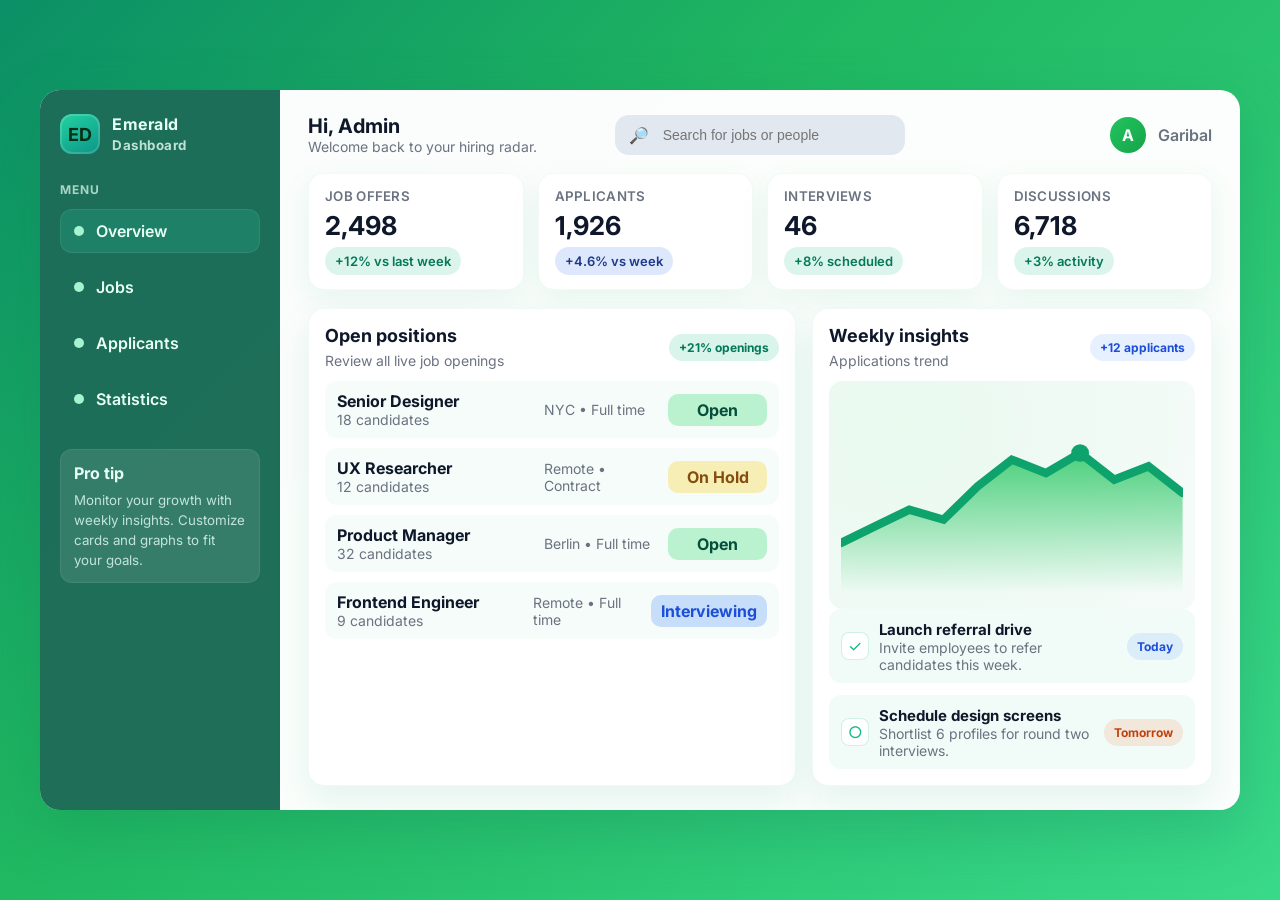
==== commit 08c3f554: "Add green gradient dashboard page" ====
--- a/index.html
+++ b/index.html
@@ -3,251 +3,517 @@
 <head>
   <meta charset="UTF-8" />
   <meta name="viewport" content="width=device-width, initial-scale=1.0" />
-  <title>Admin Dashboard</title>
-  <link rel="preconnect" href="https://fonts.googleapis.com" />
-  <link rel="preconnect" href="https://fonts.gstatic.com" crossorigin />
-  <link href="https://fonts.googleapis.com/css2?family=Inter:wght@400;500;600;700&display=swap" rel="stylesheet" />
-  <link rel="stylesheet" href="styles.css" />
+  <title>Emerald Dashboard</title>
+  <link rel="preconnect" href="https://fonts.googleapis.com">
+  <link rel="preconnect" href="https://fonts.gstatic.com" crossorigin>
+  <link href="https://fonts.googleapis.com/css2?family=Inter:wght@400;500;600;700&display=swap" rel="stylesheet">
+  <style>
+    :root {
+      --bg-gradient: linear-gradient(135deg, #0b8f66 0%, #20b861 40%, #39d98a 100%);
+      --panel: rgba(255, 255, 255, 0.98);
+      --muted: #6b7280;
+      --text: #0f172a;
+      --soft: #e2e8f0;
+      --accent: #0f9c6c;
+      --accent-2: #99f6e4;
+    }
+
+    * {
+      box-sizing: border-box;
+    }
+
+    body {
+      margin: 0;
+      font-family: 'Inter', system-ui, -apple-system, BlinkMacSystemFont, 'Segoe UI', sans-serif;
+      background: var(--bg-gradient);
+      color: var(--text);
+      min-height: 100vh;
+      display: flex;
+      align-items: center;
+      justify-content: center;
+      padding: 32px;
+    }
+
+    .dashboard {
+      width: min(1200px, 100%);
+      background: var(--panel);
+      border-radius: 20px;
+      display: grid;
+      grid-template-columns: 240px 1fr;
+      box-shadow: 0 20px 60px rgba(13, 112, 83, 0.25);
+      overflow: hidden;
+    }
+
+    aside {
+      background: rgba(6, 95, 70, 0.9);
+      color: #e7fff5;
+      padding: 24px 20px;
+      display: flex;
+      flex-direction: column;
+      gap: 28px;
+    }
+
+    .brand {
+      display: flex;
+      align-items: center;
+      gap: 12px;
+      font-weight: 700;
+      letter-spacing: 0.5px;
+    }
+
+    .logo {
+      width: 40px;
+      height: 40px;
+      border-radius: 12px;
+      background: linear-gradient(150deg, #22d3a1, #0d9488);
+      display: grid;
+      place-items: center;
+      font-size: 18px;
+      font-weight: 700;
+      color: #052e16;
+      box-shadow: inset 0 0 0 2px rgba(255, 255, 255, 0.15);
+    }
+
+    nav {
+      display: grid;
+      gap: 12px;
+    }
+
+    nav h3 {
+      margin: 0;
+      text-transform: uppercase;
+      font-size: 12px;
+      letter-spacing: 1px;
+      color: rgba(231, 255, 245, 0.7);
+    }
+
+    .nav-item {
+      display: flex;
+      align-items: center;
+      gap: 12px;
+      padding: 12px 14px;
+      border-radius: 12px;
+      cursor: pointer;
+      transition: background 0.2s ease;
+      font-weight: 600;
+      color: #e7fff5;
+    }
+
+    .nav-item:hover,
+    .nav-item.active {
+      background: rgba(34, 211, 164, 0.18);
+      box-shadow: inset 0 0 0 1px rgba(255, 255, 255, 0.08);
+    }
+
+    .nav-dot {
+      width: 10px;
+      height: 10px;
+      border-radius: 50%;
+      background: #a7f3d0;
+    }
+
+    .promo {
+      background: rgba(255, 255, 255, 0.1);
+      border-radius: 12px;
+      padding: 14px;
+      color: #e7fff5;
+      box-shadow: inset 0 0 0 1px rgba(255, 255, 255, 0.08);
+    }
+
+    .promo small {
+      opacity: 0.8;
+    }
+
+    .content {
+      padding: 24px 28px;
+      display: flex;
+      flex-direction: column;
+      gap: 18px;
+    }
+
+    .topbar {
+      display: grid;
+      grid-template-columns: repeat(auto-fit, minmax(220px, 1fr));
+      gap: 16px;
+      align-items: center;
+    }
+
+    .search {
+      display: flex;
+      align-items: center;
+      gap: 12px;
+      background: var(--soft);
+      padding: 10px 14px;
+      border-radius: 14px;
+    }
+
+    .search input {
+      border: none;
+      background: transparent;
+      outline: none;
+      width: 100%;
+      font-size: 14px;
+      color: var(--text);
+    }
+
+    .user {
+      justify-self: end;
+      display: flex;
+      align-items: center;
+      gap: 12px;
+      font-weight: 600;
+      color: var(--muted);
+    }
+
+    .avatar {
+      width: 36px;
+      height: 36px;
+      border-radius: 50%;
+      background: linear-gradient(135deg, #22c55e, #16a34a);
+      display: grid;
+      place-items: center;
+      color: #f8fafc;
+      font-weight: 700;
+    }
+
+    .cards {
+      display: grid;
+      grid-template-columns: repeat(auto-fit, minmax(180px, 1fr));
+      gap: 14px;
+    }
+
+    .card {
+      background: white;
+      border-radius: 16px;
+      padding: 14px 16px;
+      box-shadow: 0 10px 30px rgba(15, 148, 104, 0.08);
+      display: grid;
+      gap: 6px;
+      border: 1px solid rgba(15, 148, 104, 0.05);
+    }
+
+    .card small {
+      color: var(--muted);
+      font-weight: 600;
+      letter-spacing: 0.3px;
+      text-transform: uppercase;
+    }
+
+    .card strong {
+      font-size: 26px;
+      color: var(--text);
+    }
+
+    .pill {
+      display: inline-flex;
+      align-items: center;
+      gap: 6px;
+      background: rgba(16, 185, 129, 0.15);
+      color: #047857;
+      padding: 6px 10px;
+      border-radius: 999px;
+      font-weight: 600;
+      font-size: 13px;
+      width: fit-content;
+    }
+
+    .grid {
+      display: grid;
+      grid-template-columns: 1.1fr 0.9fr;
+      gap: 16px;
+    }
+
+    .panel {
+      background: white;
+      border-radius: 16px;
+      padding: 16px;
+      box-shadow: 0 14px 36px rgba(15, 148, 104, 0.1);
+      border: 1px solid rgba(15, 148, 104, 0.06);
+    }
+
+    .panel h2 {
+      margin: 0 0 6px;
+      font-size: 18px;
+    }
+
+    .panel header {
+      display: flex;
+      align-items: center;
+      justify-content: space-between;
+      gap: 12px;
+    }
+
+    .subtitle {
+      color: var(--muted);
+      font-size: 14px;
+    }
+
+    .table {
+      margin-top: 12px;
+      display: grid;
+      gap: 10px;
+    }
+
+    .row {
+      display: grid;
+      grid-template-columns: 1.2fr 0.7fr 0.6fr;
+      align-items: center;
+      gap: 8px;
+      padding: 10px 12px;
+      border-radius: 12px;
+      background: rgba(16, 185, 129, 0.04);
+    }
+
+    .status {
+      padding: 6px 10px;
+      border-radius: 10px;
+      font-weight: 700;
+      color: #064e3b;
+      background: rgba(74, 222, 128, 0.35);
+      text-align: center;
+    }
+
+    .chart {
+      margin-top: 12px;
+      background: radial-gradient(circle at 20% 20%, rgba(34, 197, 94, 0.1), rgba(15, 148, 104, 0.04));
+      border-radius: 14px;
+      padding: 12px;
+    }
+
+    .chart svg {
+      width: 100%;
+      height: 200px;
+    }
+
+    .tasks {
+      display: grid;
+      gap: 12px;
+    }
+
+    .task {
+      display: grid;
+      grid-template-columns: auto 1fr auto;
+      align-items: center;
+      gap: 10px;
+      padding: 10px 12px;
+      border-radius: 12px;
+      background: rgba(16, 185, 129, 0.06);
+    }
+
+    .task .check {
+      width: 28px;
+      height: 28px;
+      border-radius: 8px;
+      background: white;
+      display: grid;
+      place-items: center;
+      color: #10b981;
+      box-shadow: inset 0 0 0 1px rgba(16, 185, 129, 0.2);
+    }
+
+    .task strong {
+      font-size: 15px;
+    }
+
+    .tag {
+      padding: 6px 10px;
+      background: rgba(59, 130, 246, 0.12);
+      color: #1d4ed8;
+      border-radius: 999px;
+      font-weight: 700;
+      font-size: 12px;
+    }
+
+    @media (max-width: 960px) {
+      body {
+        padding: 18px;
+      }
+      .dashboard {
+        grid-template-columns: 1fr;
+      }
+      aside {
+        flex-direction: row;
+        align-items: center;
+        justify-content: space-between;
+        gap: 14px;
+      }
+      nav {
+        grid-template-columns: repeat(auto-fit, minmax(130px, 1fr));
+      }
+    }
+
+    @media (max-width: 720px) {
+      .grid {
+        grid-template-columns: 1fr;
+      }
+      .topbar {
+        grid-template-columns: 1fr;
+      }
+      .user {
+        justify-self: start;
+      }
+      .row {
+        grid-template-columns: 1fr;
+      }
+      .task {
+        grid-template-columns: 1fr;
+      }
+      aside {
+        flex-direction: column;
+        align-items: flex-start;
+      }
+    }
+  </style>
 </head>
 <body>
-  <div class="app">
-    <aside class="sidebar" aria-label="Sidebar navigation">
+  <div class="dashboard">
+    <aside>
       <div class="brand">
-        <div class="brand__logo">AG</div>
+        <div class="logo">ED</div>
         <div>
-          <p class="brand__title">Admin Grid</p>
-          <p class="brand__subtitle">Control Center</p>
-        </div>
-        <button class="icon-button icon-button--ghost" id="sidebarToggle" aria-label="Collapse sidebar">
-          <svg viewBox="0 0 24 24" aria-hidden="true"><path d="M9 6l6 6-6 6" fill="none" stroke="currentColor" stroke-width="2" stroke-linecap="round"/></svg>
-        </button>
+          <div>Emerald</div>
+          <small style="opacity: 0.8">Dashboard</small>
+        </div>
       </div>
-      <nav class="menu">
-        <p class="menu__label">Menu</p>
-        <ul>
-          <li class="menu__item menu__item--active">
-            <span class="menu__icon">🏠</span>
-            <span>Dashboard</span>
-          </li>
-          <li class="menu__item"><span class="menu__icon">📊</span><span>Analytics</span></li>
-          <li class="menu__item"><span class="menu__icon">🧾</span><span>Reports</span></li>
-          <li class="menu__item"><span class="menu__icon">🛒</span><span>Orders</span></li>
-          <li class="menu__item"><span class="menu__icon">👥</span><span>Users</span></li>
-          <li class="menu__item"><span class="menu__icon">⚙️</span><span>Settings</span></li>
-        </ul>
+      <nav>
+        <h3>Menu</h3>
+        <div class="nav-item active"><span class="nav-dot"></span>Overview</div>
+        <div class="nav-item"><span class="nav-dot"></span>Jobs</div>
+        <div class="nav-item"><span class="nav-dot"></span>Applicants</div>
+        <div class="nav-item"><span class="nav-dot"></span>Statistics</div>
       </nav>
-      <div class="sidebar__footer">
-        <div class="status-card">
-          <p class="status-card__label">System Health</p>
-          <p class="status-card__value">99.9% Uptime</p>
-          <div class="status-card__bar">
-            <span style="width: 92%"></span>
-          </div>
-          <button class="button button--ghost">View details</button>
-        </div>
+      <div class="promo">
+        <div style="font-weight:700; margin-bottom:6px">Pro tip</div>
+        <small>Monitor your growth with weekly insights. Customize cards and graphs to fit your goals.</small>
       </div>
     </aside>
 
-    <main class="layout">
-      <header class="header">
-        <button class="icon-button" id="mobileToggle" aria-label="Open sidebar">
-          <svg viewBox="0 0 24 24" aria-hidden="true"><path d="M4 6h16M4 12h16M4 18h16" fill="none" stroke="currentColor" stroke-width="2" stroke-linecap="round"/></svg>
-        </button>
-        <div class="header__search">
-          <svg viewBox="0 0 24 24" aria-hidden="true"><circle cx="11" cy="11" r="7" stroke="currentColor" stroke-width="2" fill="none"/><path d="M16.5 16.5L20 20" stroke="currentColor" stroke-width="2" stroke-linecap="round"/></svg>
-          <input type="search" placeholder="Search projects, teams, messages" aria-label="Search dashboard" />
-        </div>
-        <div class="header__actions">
-          <button class="icon-button" aria-label="View messages">
-            <svg viewBox="0 0 24 24" aria-hidden="true"><path d="M4 4h16v12H5.17L4 17.17V4z" fill="none" stroke="currentColor" stroke-width="2" stroke-linecap="round"/><path d="M4 8h16M4 12h10" fill="none" stroke="currentColor" stroke-width="2" stroke-linecap="round"/></svg>
-          </button>
-          <button class="icon-button" aria-label="Notifications">
-            <svg viewBox="0 0 24 24" aria-hidden="true"><path d="M12 22a2 2 0 0 0 2-2H10a2 2 0 0 0 2 2zM5 16h14l-1-2V10a6 6 0 0 0-12 0v4l-1 2z" fill="none" stroke="currentColor" stroke-width="2" stroke-linecap="round"/></svg>
-          </button>
-          <div class="profile">
-            <div class="profile__text">
-              <p class="profile__name">Sadia Rahman</p>
-              <p class="profile__role">Administrator</p>
-            </div>
-            <div class="profile__avatar" aria-hidden="true">SR</div>
+    <main class="content">
+      <div class="topbar">
+        <div>
+          <div style="font-weight:700; font-size:20px;">Hi, Admin</div>
+          <div class="subtitle">Welcome back to your hiring radar.</div>
+        </div>
+        <div class="search">
+          <span aria-hidden="true">🔎</span>
+          <input type="search" placeholder="Search for jobs or people" />
+        </div>
+        <div class="user">
+          <div class="avatar">A</div>
+          <span>Garibal</span>
+        </div>
+      </div>
+
+      <div class="cards">
+        <div class="card">
+          <small>Job offers</small>
+          <strong>2,498</strong>
+          <div class="pill">+12% vs last week</div>
+        </div>
+        <div class="card">
+          <small>Applicants</small>
+          <strong>1,926</strong>
+          <div class="pill" style="background: rgba(37, 99, 235, 0.15); color: #1e3a8a;">+4.6% vs week</div>
+        </div>
+        <div class="card">
+          <small>Interviews</small>
+          <strong>46</strong>
+          <div class="pill">+8% scheduled</div>
+        </div>
+        <div class="card">
+          <small>Discussions</small>
+          <strong>6,718</strong>
+          <div class="pill">+3% activity</div>
+        </div>
+      </div>
+
+      <div class="grid">
+        <div class="panel">
+          <header>
+            <div>
+              <h2>Open positions</h2>
+              <div class="subtitle">Review all live job openings</div>
+            </div>
+            <div class="tag" style="background: rgba(16, 185, 129, 0.16); color: #047857;">+21% openings</div>
+          </header>
+          <div class="table">
+            <div class="row">
+              <div>
+                <div style="font-weight:700;">Senior Designer</div>
+                <div class="subtitle">18 candidates</div>
+              </div>
+              <div class="subtitle">NYC • Full time</div>
+              <div class="status">Open</div>
+            </div>
+            <div class="row">
+              <div>
+                <div style="font-weight:700;">UX Researcher</div>
+                <div class="subtitle">12 candidates</div>
+              </div>
+              <div class="subtitle">Remote • Contract</div>
+              <div class="status" style="background: rgba(250, 204, 21, 0.3); color:#854d0e;">On Hold</div>
+            </div>
+            <div class="row">
+              <div>
+                <div style="font-weight:700;">Product Manager</div>
+                <div class="subtitle">32 candidates</div>
+              </div>
+              <div class="subtitle">Berlin • Full time</div>
+              <div class="status">Open</div>
+            </div>
+            <div class="row">
+              <div>
+                <div style="font-weight:700;">Frontend Engineer</div>
+                <div class="subtitle">9 candidates</div>
+              </div>
+              <div class="subtitle">Remote • Full time</div>
+              <div class="status" style="background: rgba(59, 130, 246, 0.25); color:#1d4ed8;">Interviewing</div>
+            </div>
           </div>
         </div>
-      </header>
-
-      <section class="cards">
-        <div class="card">
-          <p class="card__label">Revenue</p>
-          <p class="card__value">$124,800</p>
-          <p class="card__delta positive">+12.8% vs last month</p>
-        </div>
-        <div class="card">
-          <p class="card__label">Active Users</p>
-          <p class="card__value">18,430</p>
-          <p class="card__delta positive">+5.4% growth</p>
-        </div>
-        <div class="card">
-          <p class="card__label">New Orders</p>
-          <p class="card__value">642</p>
-          <p class="card__delta neutral">On track</p>
-        </div>
-        <div class="card">
-          <p class="card__label">Support SLA</p>
-          <p class="card__value">97%</p>
-          <p class="card__delta positive">+2.1% improvement</p>
-        </div>
-      </section>
-
-      <section class="grid">
-        <article class="panel">
-          <div class="panel__header">
+
+        <div class="panel">
+          <header>
             <div>
-              <p class="panel__eyebrow">Performance</p>
-              <h2 class="panel__title">Weekly traffic & engagement</h2>
-            </div>
-            <button class="button">Export</button>
+              <h2>Weekly insights</h2>
+              <div class="subtitle">Applications trend</div>
+            </div>
+            <div class="tag">+12 applicants</div>
+          </header>
+          <div class="chart">
+            <svg viewBox="0 0 100 60" preserveAspectRatio="none" aria-label="Sparkline chart">
+              <defs>
+                <linearGradient id="lineGradient" x1="0%" x2="0%" y1="0%" y2="100%">
+                  <stop offset="0%" stop-color="#22c55e" stop-opacity="0.8" />
+                  <stop offset="100%" stop-color="#22c55e" stop-opacity="0" />
+                </linearGradient>
+              </defs>
+              <polyline fill="url(#lineGradient)" stroke="none" points="0,50 0,45 10,40 20,35 30,38 40,28 50,20 60,24 70,18 80,26 90,22 100,30 100,60 0,60" />
+              <polyline fill="none" stroke="#0ea26d" stroke-width="2.5" stroke-linecap="round" points="0,45 10,40 20,35 30,38 40,28 50,20 60,24 70,18 80,26 90,22 100,30" />
+              <circle cx="70" cy="18" r="2.6" fill="#0ea26d" />
+            </svg>
           </div>
-          <div class="chart">
-            <div class="chart__legend">
-              <span class="legend-dot legend-dot--primary"></span> Traffic
-              <span class="legend-dot legend-dot--muted"></span> Engagement
-            </div>
-            <div class="chart__bars" role="img" aria-label="Traffic and engagement trends">
-              <div class="bar">
-                <span class="bar__primary" style="height: 60%"></span>
-                <span class="bar__secondary" style="height: 42%"></span>
-                <p>Mon</p>
+          <div class="tasks">
+            <div class="task">
+              <div class="check">✓</div>
+              <div>
+                <strong>Launch referral drive</strong>
+                <div class="subtitle">Invite employees to refer candidates this week.</div>
               </div>
-              <div class="bar">
-                <span class="bar__primary" style="height: 75%"></span>
-                <span class="bar__secondary" style="height: 54%"></span>
-                <p>Tue</p>
+              <span class="tag">Today</span>
+            </div>
+            <div class="task">
+              <div class="check">○</div>
+              <div>
+                <strong>Schedule design screens</strong>
+                <div class="subtitle">Shortlist 6 profiles for round two interviews.</div>
               </div>
-              <div class="bar">
-                <span class="bar__primary" style="height: 70%"></span>
-                <span class="bar__secondary" style="height: 48%"></span>
-                <p>Wed</p>
-              </div>
-              <div class="bar">
-                <span class="bar__primary" style="height: 82%"></span>
-                <span class="bar__secondary" style="height: 60%"></span>
-                <p>Thu</p>
-              </div>
-              <div class="bar">
-                <span class="bar__primary" style="height: 65%"></span>
-                <span class="bar__secondary" style="height: 46%"></span>
-                <p>Fri</p>
-              </div>
-              <div class="bar">
-                <span class="bar__primary" style="height: 58%"></span>
-                <span class="bar__secondary" style="height: 44%"></span>
-                <p>Sat</p>
-              </div>
-              <div class="bar">
-                <span class="bar__primary" style="height: 74%"></span>
-                <span class="bar__secondary" style="height: 52%"></span>
-                <p>Sun</p>
-              </div>
+              <span class="tag" style="background: rgba(234, 88, 12, 0.12); color: #c2410c;">Tomorrow</span>
             </div>
           </div>
-        </article>
-
-        <article class="panel tasks">
-          <div class="panel__header">
-            <div>
-              <p class="panel__eyebrow">Team</p>
-              <h2 class="panel__title">Priority tasks</h2>
-            </div>
-            <button class="button button--ghost">View all</button>
-          </div>
-          <ul class="tasks__list">
-            <li>
-              <div>
-                <p class="task__title">Security audit</p>
-                <p class="task__meta">Compliance · Due in 2 days</p>
-              </div>
-              <span class="badge badge--warning">High</span>
-            </li>
-            <li>
-              <div>
-                <p class="task__title">Marketing launch assets</p>
-                <p class="task__meta">Growth · Due Friday</p>
-              </div>
-              <span class="badge">Medium</span>
-            </li>
-            <li>
-              <div>
-                <p class="task__title">Database maintenance</p>
-                <p class="task__meta">Infrastructure · Scheduled</p>
-              </div>
-              <span class="badge badge--success">Low</span>
-            </li>
-          </ul>
-        </article>
-      </section>
-
-      <section class="panel table">
-        <div class="panel__header">
-          <div>
-            <p class="panel__eyebrow">Operations</p>
-            <h2 class="panel__title">Latest updates</h2>
-          </div>
-          <button class="button button--ghost">Download CSV</button>
-        </div>
-        <div class="table__wrapper">
-          <table>
-            <thead>
-              <tr>
-                <th>Project</th>
-                <th>Owner</th>
-                <th>Status</th>
-                <th>Progress</th>
-                <th>Updated</th>
-              </tr>
-            </thead>
-            <tbody>
-              <tr>
-                <td>Atlas Redesign</td>
-                <td>Tanvir Hasan</td>
-                <td><span class="badge badge--success">On track</span></td>
-                <td>
-                  <div class="progress"><span style="width: 72%"></span></div>
-                </td>
-                <td>10m ago</td>
-              </tr>
-              <tr>
-                <td>Mobile Checkout</td>
-                <td>Nazia Khan</td>
-                <td><span class="badge">Review</span></td>
-                <td>
-                  <div class="progress"><span style="width: 58%"></span></div>
-                </td>
-                <td>26m ago</td>
-              </tr>
-              <tr>
-                <td>Zero Trust Rollout</td>
-                <td>Arif Chowdhury</td>
-                <td><span class="badge badge--warning">At risk</span></td>
-                <td>
-                  <div class="progress"><span style="width: 43%"></span></div>
-                </td>
-                <td>1h ago</td>
-              </tr>
-              <tr>
-                <td>Insights AI</td>
-                <td>Rafi Islam</td>
-                <td><span class="badge badge--success">Complete</span></td>
-                <td>
-                  <div class="progress"><span style="width: 100%"></span></div>
-                </td>
-                <td>Today</td>
-              </tr>
-            </tbody>
-          </table>
-        </div>
-      </section>
+        </div>
+      </div>
     </main>
   </div>
-
-  <script src="scripts.js"></script>
 </body>
 </html>
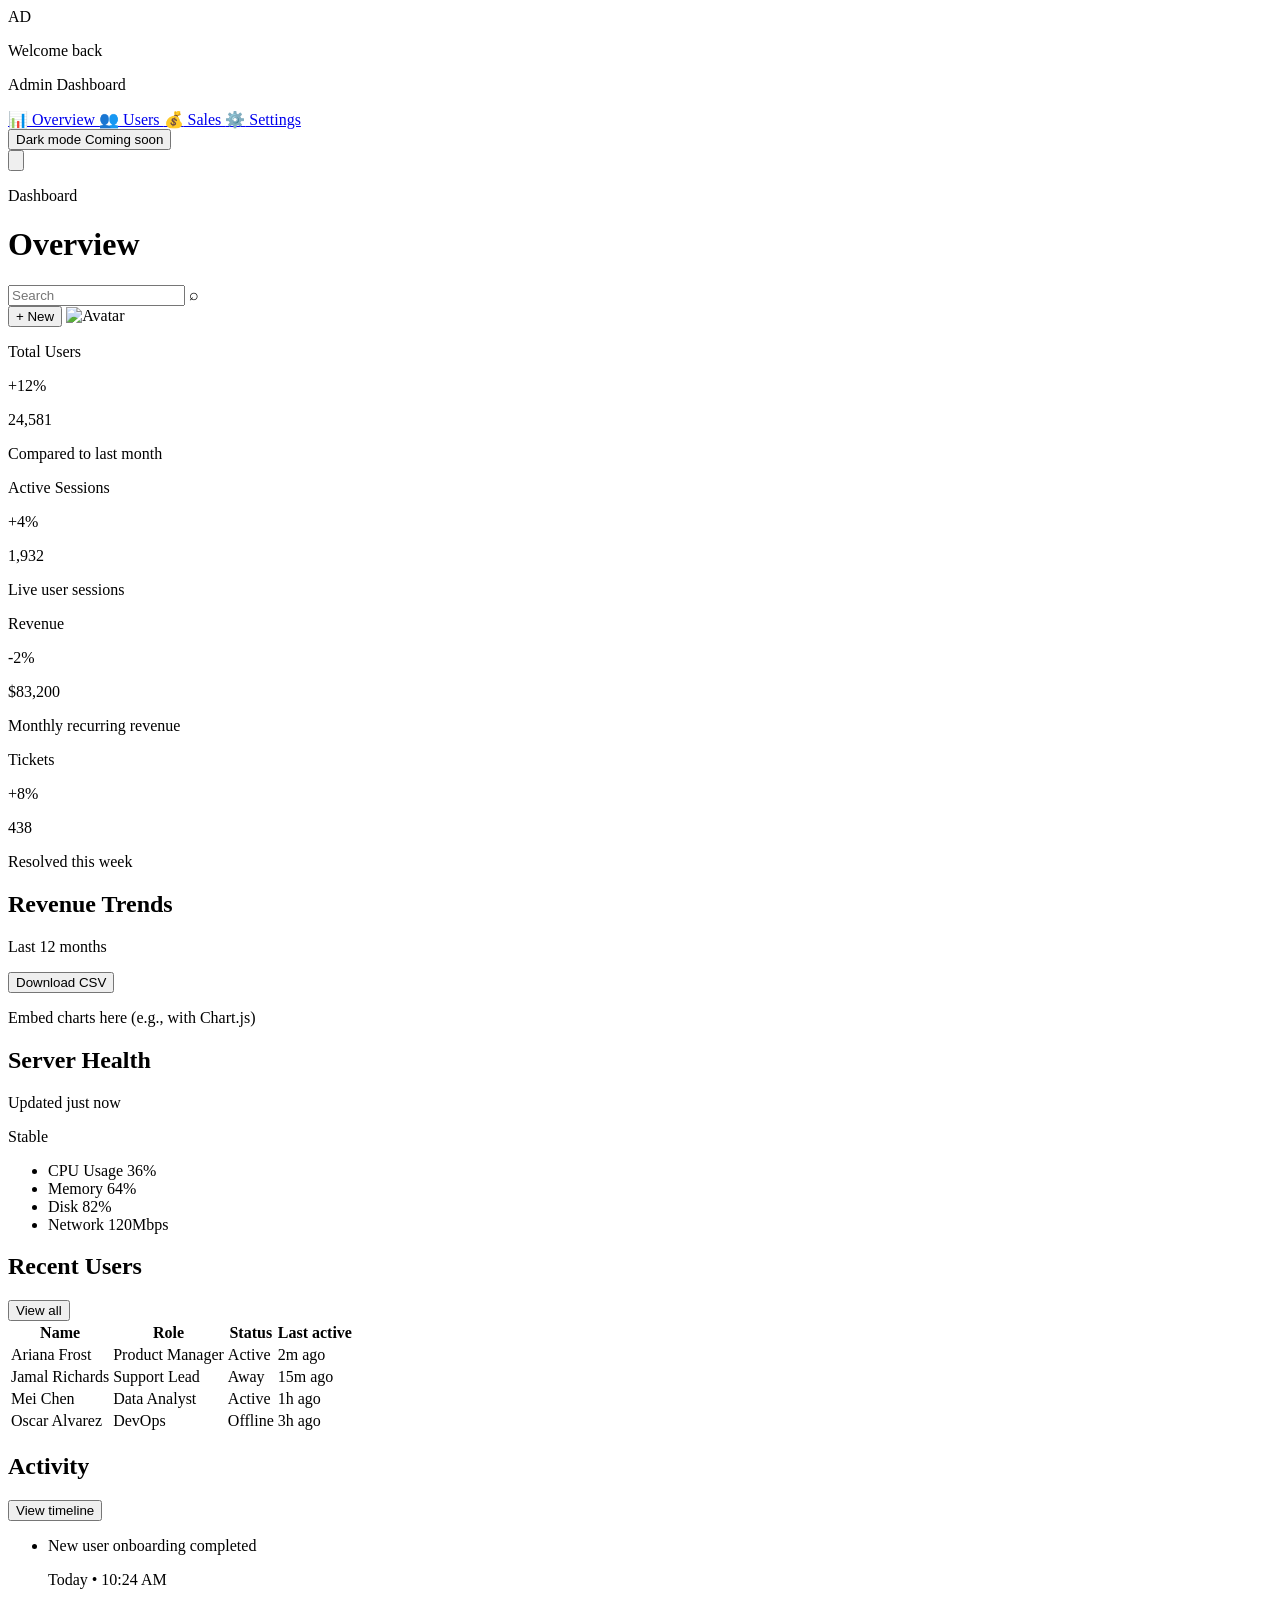
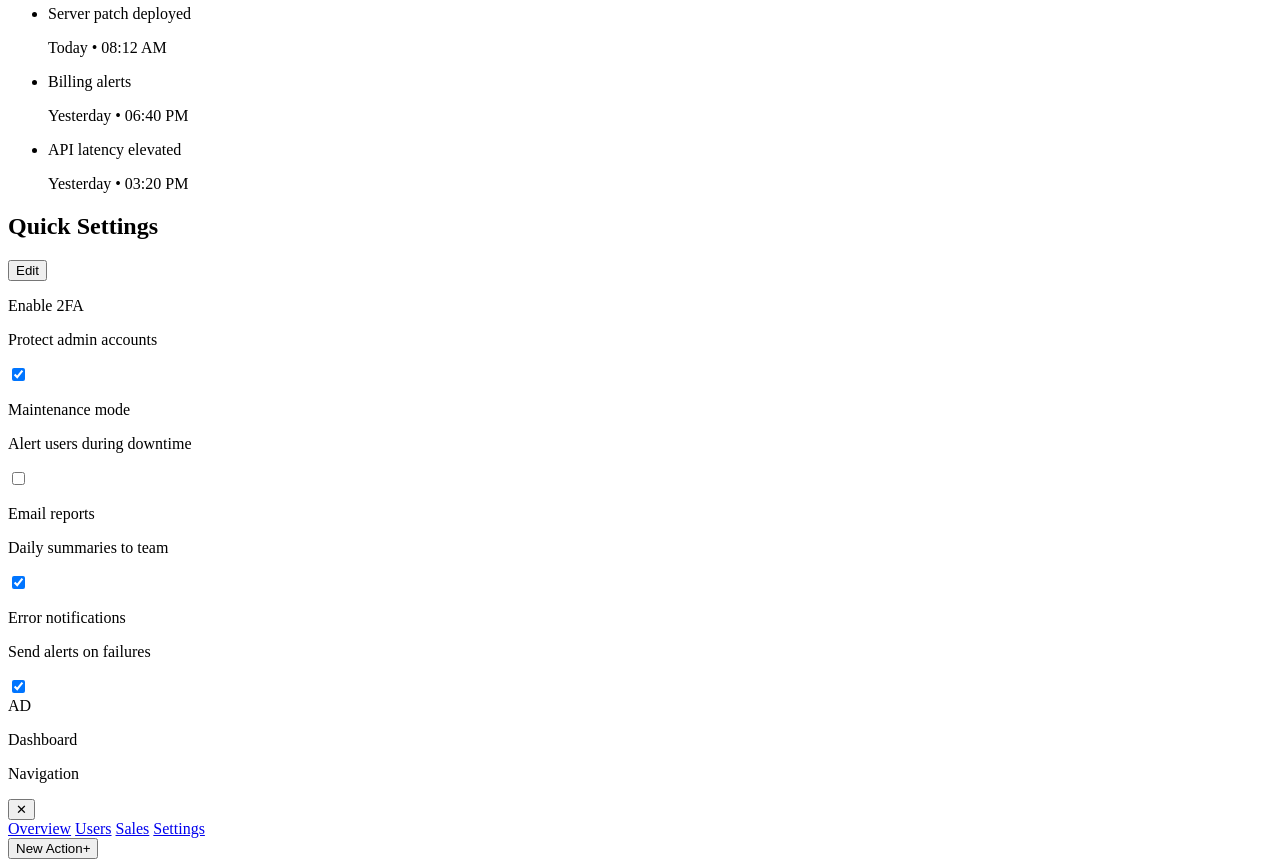
==== commit 78e5de3b: "Add Tailwind admin dashboard layout" ====
--- a/index.html
+++ b/index.html
@@ -3,517 +3,310 @@
 <head>
   <meta charset="UTF-8" />
   <meta name="viewport" content="width=device-width, initial-scale=1.0" />
-  <title>Emerald Dashboard</title>
-  <link rel="preconnect" href="https://fonts.googleapis.com">
-  <link rel="preconnect" href="https://fonts.gstatic.com" crossorigin>
-  <link href="https://fonts.googleapis.com/css2?family=Inter:wght@400;500;600;700&display=swap" rel="stylesheet">
-  <style>
-    :root {
-      --bg-gradient: linear-gradient(135deg, #0b8f66 0%, #20b861 40%, #39d98a 100%);
-      --panel: rgba(255, 255, 255, 0.98);
-      --muted: #6b7280;
-      --text: #0f172a;
-      --soft: #e2e8f0;
-      --accent: #0f9c6c;
-      --accent-2: #99f6e4;
-    }
-
-    * {
-      box-sizing: border-box;
-    }
-
-    body {
-      margin: 0;
-      font-family: 'Inter', system-ui, -apple-system, BlinkMacSystemFont, 'Segoe UI', sans-serif;
-      background: var(--bg-gradient);
-      color: var(--text);
-      min-height: 100vh;
-      display: flex;
-      align-items: center;
-      justify-content: center;
-      padding: 32px;
-    }
-
-    .dashboard {
-      width: min(1200px, 100%);
-      background: var(--panel);
-      border-radius: 20px;
-      display: grid;
-      grid-template-columns: 240px 1fr;
-      box-shadow: 0 20px 60px rgba(13, 112, 83, 0.25);
-      overflow: hidden;
-    }
-
-    aside {
-      background: rgba(6, 95, 70, 0.9);
-      color: #e7fff5;
-      padding: 24px 20px;
-      display: flex;
-      flex-direction: column;
-      gap: 28px;
-    }
-
-    .brand {
-      display: flex;
-      align-items: center;
-      gap: 12px;
-      font-weight: 700;
-      letter-spacing: 0.5px;
-    }
-
-    .logo {
-      width: 40px;
-      height: 40px;
-      border-radius: 12px;
-      background: linear-gradient(150deg, #22d3a1, #0d9488);
-      display: grid;
-      place-items: center;
-      font-size: 18px;
-      font-weight: 700;
-      color: #052e16;
-      box-shadow: inset 0 0 0 2px rgba(255, 255, 255, 0.15);
-    }
-
-    nav {
-      display: grid;
-      gap: 12px;
-    }
-
-    nav h3 {
-      margin: 0;
-      text-transform: uppercase;
-      font-size: 12px;
-      letter-spacing: 1px;
-      color: rgba(231, 255, 245, 0.7);
-    }
-
-    .nav-item {
-      display: flex;
-      align-items: center;
-      gap: 12px;
-      padding: 12px 14px;
-      border-radius: 12px;
-      cursor: pointer;
-      transition: background 0.2s ease;
-      font-weight: 600;
-      color: #e7fff5;
-    }
-
-    .nav-item:hover,
-    .nav-item.active {
-      background: rgba(34, 211, 164, 0.18);
-      box-shadow: inset 0 0 0 1px rgba(255, 255, 255, 0.08);
-    }
-
-    .nav-dot {
-      width: 10px;
-      height: 10px;
-      border-radius: 50%;
-      background: #a7f3d0;
-    }
-
-    .promo {
-      background: rgba(255, 255, 255, 0.1);
-      border-radius: 12px;
-      padding: 14px;
-      color: #e7fff5;
-      box-shadow: inset 0 0 0 1px rgba(255, 255, 255, 0.08);
-    }
-
-    .promo small {
-      opacity: 0.8;
-    }
-
-    .content {
-      padding: 24px 28px;
-      display: flex;
-      flex-direction: column;
-      gap: 18px;
-    }
-
-    .topbar {
-      display: grid;
-      grid-template-columns: repeat(auto-fit, minmax(220px, 1fr));
-      gap: 16px;
-      align-items: center;
-    }
-
-    .search {
-      display: flex;
-      align-items: center;
-      gap: 12px;
-      background: var(--soft);
-      padding: 10px 14px;
-      border-radius: 14px;
-    }
-
-    .search input {
-      border: none;
-      background: transparent;
-      outline: none;
-      width: 100%;
-      font-size: 14px;
-      color: var(--text);
-    }
-
-    .user {
-      justify-self: end;
-      display: flex;
-      align-items: center;
-      gap: 12px;
-      font-weight: 600;
-      color: var(--muted);
-    }
-
-    .avatar {
-      width: 36px;
-      height: 36px;
-      border-radius: 50%;
-      background: linear-gradient(135deg, #22c55e, #16a34a);
-      display: grid;
-      place-items: center;
-      color: #f8fafc;
-      font-weight: 700;
-    }
-
-    .cards {
-      display: grid;
-      grid-template-columns: repeat(auto-fit, minmax(180px, 1fr));
-      gap: 14px;
-    }
-
-    .card {
-      background: white;
-      border-radius: 16px;
-      padding: 14px 16px;
-      box-shadow: 0 10px 30px rgba(15, 148, 104, 0.08);
-      display: grid;
-      gap: 6px;
-      border: 1px solid rgba(15, 148, 104, 0.05);
-    }
-
-    .card small {
-      color: var(--muted);
-      font-weight: 600;
-      letter-spacing: 0.3px;
-      text-transform: uppercase;
-    }
-
-    .card strong {
-      font-size: 26px;
-      color: var(--text);
-    }
-
-    .pill {
-      display: inline-flex;
-      align-items: center;
-      gap: 6px;
-      background: rgba(16, 185, 129, 0.15);
-      color: #047857;
-      padding: 6px 10px;
-      border-radius: 999px;
-      font-weight: 600;
-      font-size: 13px;
-      width: fit-content;
-    }
-
-    .grid {
-      display: grid;
-      grid-template-columns: 1.1fr 0.9fr;
-      gap: 16px;
-    }
-
-    .panel {
-      background: white;
-      border-radius: 16px;
-      padding: 16px;
-      box-shadow: 0 14px 36px rgba(15, 148, 104, 0.1);
-      border: 1px solid rgba(15, 148, 104, 0.06);
-    }
-
-    .panel h2 {
-      margin: 0 0 6px;
-      font-size: 18px;
-    }
-
-    .panel header {
-      display: flex;
-      align-items: center;
-      justify-content: space-between;
-      gap: 12px;
-    }
-
-    .subtitle {
-      color: var(--muted);
-      font-size: 14px;
-    }
-
-    .table {
-      margin-top: 12px;
-      display: grid;
-      gap: 10px;
-    }
-
-    .row {
-      display: grid;
-      grid-template-columns: 1.2fr 0.7fr 0.6fr;
-      align-items: center;
-      gap: 8px;
-      padding: 10px 12px;
-      border-radius: 12px;
-      background: rgba(16, 185, 129, 0.04);
-    }
-
-    .status {
-      padding: 6px 10px;
-      border-radius: 10px;
-      font-weight: 700;
-      color: #064e3b;
-      background: rgba(74, 222, 128, 0.35);
-      text-align: center;
-    }
-
-    .chart {
-      margin-top: 12px;
-      background: radial-gradient(circle at 20% 20%, rgba(34, 197, 94, 0.1), rgba(15, 148, 104, 0.04));
-      border-radius: 14px;
-      padding: 12px;
-    }
-
-    .chart svg {
-      width: 100%;
-      height: 200px;
-    }
-
-    .tasks {
-      display: grid;
-      gap: 12px;
-    }
-
-    .task {
-      display: grid;
-      grid-template-columns: auto 1fr auto;
-      align-items: center;
-      gap: 10px;
-      padding: 10px 12px;
-      border-radius: 12px;
-      background: rgba(16, 185, 129, 0.06);
-    }
-
-    .task .check {
-      width: 28px;
-      height: 28px;
-      border-radius: 8px;
-      background: white;
-      display: grid;
-      place-items: center;
-      color: #10b981;
-      box-shadow: inset 0 0 0 1px rgba(16, 185, 129, 0.2);
-    }
-
-    .task strong {
-      font-size: 15px;
-    }
-
-    .tag {
-      padding: 6px 10px;
-      background: rgba(59, 130, 246, 0.12);
-      color: #1d4ed8;
-      border-radius: 999px;
-      font-weight: 700;
-      font-size: 12px;
-    }
-
-    @media (max-width: 960px) {
-      body {
-        padding: 18px;
-      }
-      .dashboard {
-        grid-template-columns: 1fr;
-      }
-      aside {
-        flex-direction: row;
-        align-items: center;
-        justify-content: space-between;
-        gap: 14px;
-      }
-      nav {
-        grid-template-columns: repeat(auto-fit, minmax(130px, 1fr));
-      }
-    }
-
-    @media (max-width: 720px) {
-      .grid {
-        grid-template-columns: 1fr;
-      }
-      .topbar {
-        grid-template-columns: 1fr;
-      }
-      .user {
-        justify-self: start;
-      }
-      .row {
-        grid-template-columns: 1fr;
-      }
-      .task {
-        grid-template-columns: 1fr;
-      }
-      aside {
-        flex-direction: column;
-        align-items: flex-start;
-      }
-    }
-  </style>
+  <title>Admin Dashboard</title>
+  <link
+    href="https://cdn.jsdelivr.net/npm/tailwindcss@3.4.10/dist/tailwind.min.css"
+    rel="stylesheet"
+  />
 </head>
-<body>
-  <div class="dashboard">
-    <aside>
-      <div class="brand">
-        <div class="logo">ED</div>
+<body class="bg-gray-50 text-gray-900 min-h-screen">
+  <div class="flex min-h-screen">
+    <!-- Sidebar -->
+    <aside class="bg-white shadow-sm w-64 hidden md:flex flex-col border-r border-gray-200">
+      <div class="px-6 py-4 flex items-center gap-2 border-b border-gray-200">
+        <div class="h-10 w-10 rounded-xl bg-indigo-600 text-white flex items-center justify-center font-bold text-lg">AD</div>
         <div>
-          <div>Emerald</div>
-          <small style="opacity: 0.8">Dashboard</small>
+          <p class="text-sm text-gray-500">Welcome back</p>
+          <p class="font-semibold text-gray-800">Admin Dashboard</p>
         </div>
       </div>
-      <nav>
-        <h3>Menu</h3>
-        <div class="nav-item active"><span class="nav-dot"></span>Overview</div>
-        <div class="nav-item"><span class="nav-dot"></span>Jobs</div>
-        <div class="nav-item"><span class="nav-dot"></span>Applicants</div>
-        <div class="nav-item"><span class="nav-dot"></span>Statistics</div>
+      <nav class="flex-1 px-4 py-6 space-y-1">
+        <a href="#overview" class="flex items-center gap-3 px-3 py-2 rounded-lg bg-indigo-50 text-indigo-700 font-medium">
+          <span class="text-lg">📊</span>
+          Overview
+        </a>
+        <a href="#users" class="flex items-center gap-3 px-3 py-2 rounded-lg hover:bg-gray-100">
+          <span class="text-lg">👥</span>
+          Users
+        </a>
+        <a href="#sales" class="flex items-center gap-3 px-3 py-2 rounded-lg hover:bg-gray-100">
+          <span class="text-lg">💰</span>
+          Sales
+        </a>
+        <a href="#settings" class="flex items-center gap-3 px-3 py-2 rounded-lg hover:bg-gray-100">
+          <span class="text-lg">⚙️</span>
+          Settings
+        </a>
       </nav>
-      <div class="promo">
-        <div style="font-weight:700; margin-bottom:6px">Pro tip</div>
-        <small>Monitor your growth with weekly insights. Customize cards and graphs to fit your goals.</small>
+      <div class="p-4 border-t border-gray-200">
+        <button class="w-full flex items-center justify-between px-3 py-2 rounded-lg bg-indigo-50 text-indigo-700 font-medium">
+          <span>Dark mode</span>
+          <span class="text-sm bg-white px-2 py-1 rounded">Coming soon</span>
+        </button>
       </div>
     </aside>
 
-    <main class="content">
-      <div class="topbar">
-        <div>
-          <div style="font-weight:700; font-size:20px;">Hi, Admin</div>
-          <div class="subtitle">Welcome back to your hiring radar.</div>
+    <!-- Main Content -->
+    <div class="flex-1 flex flex-col">
+      <!-- Top bar -->
+      <header class="sticky top-0 bg-white border-b border-gray-200 px-4 sm:px-6 py-3 flex items-center justify-between z-10">
+        <div class="flex items-center gap-3">
+          <button id="menu-button" class="md:hidden inline-flex items-center justify-center p-2 rounded-md text-gray-600 hover:bg-gray-100 focus:outline-none focus:ring-2 focus:ring-indigo-500">
+            <svg class="h-6 w-6" fill="none" stroke="currentColor" viewBox="0 0 24 24" xmlns="http://www.w3.org/2000/svg"><path stroke-linecap="round" stroke-linejoin="round" stroke-width="2" d="M4 6h16M4 12h16M4 18h16"></path></svg>
+          </button>
+          <div>
+            <p class="text-xs text-gray-500">Dashboard</p>
+            <h1 class="text-xl font-semibold text-gray-900">Overview</h1>
+          </div>
         </div>
-        <div class="search">
-          <span aria-hidden="true">🔎</span>
-          <input type="search" placeholder="Search for jobs or people" />
+        <div class="flex items-center gap-3">
+          <div class="relative">
+            <input type="text" placeholder="Search" class="w-36 sm:w-64 rounded-lg border-gray-200 focus:border-indigo-500 focus:ring-indigo-500 text-sm" />
+            <span class="absolute right-2 top-1.5 text-gray-400">⌕</span>
+          </div>
+          <button class="hidden sm:inline-flex items-center px-3 py-2 bg-indigo-600 text-white rounded-lg hover:bg-indigo-700">+ New</button>
+          <img src="https://i.pravatar.cc/40?img=8" alt="Avatar" class="h-10 w-10 rounded-full border" />
         </div>
-        <div class="user">
-          <div class="avatar">A</div>
-          <span>Garibal</span>
+      </header>
+
+      <main class="p-4 sm:p-6 space-y-6">
+        <!-- Stats -->
+        <section id="overview" class="grid gap-4 sm:grid-cols-2 xl:grid-cols-4">
+          <div class="bg-white rounded-xl shadow-sm border border-gray-200 p-4">
+            <div class="flex items-center justify-between">
+              <p class="text-sm text-gray-500">Total Users</p>
+              <span class="text-green-600 text-xs font-semibold">+12%</span>
+            </div>
+            <p class="text-3xl font-bold mt-2">24,581</p>
+            <p class="text-xs text-gray-400">Compared to last month</p>
+          </div>
+          <div class="bg-white rounded-xl shadow-sm border border-gray-200 p-4">
+            <div class="flex items-center justify-between">
+              <p class="text-sm text-gray-500">Active Sessions</p>
+              <span class="text-green-600 text-xs font-semibold">+4%</span>
+            </div>
+            <p class="text-3xl font-bold mt-2">1,932</p>
+            <p class="text-xs text-gray-400">Live user sessions</p>
+          </div>
+          <div class="bg-white rounded-xl shadow-sm border border-gray-200 p-4">
+            <div class="flex items-center justify-between">
+              <p class="text-sm text-gray-500">Revenue</p>
+              <span class="text-red-600 text-xs font-semibold">-2%</span>
+            </div>
+            <p class="text-3xl font-bold mt-2">$83,200</p>
+            <p class="text-xs text-gray-400">Monthly recurring revenue</p>
+          </div>
+          <div class="bg-white rounded-xl shadow-sm border border-gray-200 p-4">
+            <div class="flex items-center justify-between">
+              <p class="text-sm text-gray-500">Tickets</p>
+              <span class="text-green-600 text-xs font-semibold">+8%</span>
+            </div>
+            <p class="text-3xl font-bold mt-2">438</p>
+            <p class="text-xs text-gray-400">Resolved this week</p>
+          </div>
+        </section>
+
+        <!-- Charts placeholder -->
+        <section class="grid grid-cols-1 lg:grid-cols-3 gap-4" id="sales">
+          <div class="lg:col-span-2 bg-white rounded-xl shadow-sm border border-gray-200 p-4">
+            <div class="flex items-start justify-between">
+              <div>
+                <h2 class="text-lg font-semibold">Revenue Trends</h2>
+                <p class="text-sm text-gray-500">Last 12 months</p>
+              </div>
+              <button class="text-sm text-indigo-600">Download CSV</button>
+            </div>
+            <div class="mt-6 h-56 bg-gradient-to-br from-indigo-50 to-indigo-100 border border-dashed border-indigo-200 rounded-lg flex items-center justify-center text-indigo-500">
+              <p class="text-sm">Embed charts here (e.g., with Chart.js)</p>
+            </div>
+          </div>
+          <div class="bg-white rounded-xl shadow-sm border border-gray-200 p-4">
+            <div class="flex items-start justify-between">
+              <div>
+                <h2 class="text-lg font-semibold">Server Health</h2>
+                <p class="text-sm text-gray-500">Updated just now</p>
+              </div>
+              <span class="px-2 py-1 bg-green-100 text-green-700 text-xs rounded-full">Stable</span>
+            </div>
+            <ul class="mt-4 space-y-3">
+              <li class="flex items-center justify-between">
+                <span>CPU Usage</span>
+                <span class="text-sm font-semibold text-gray-700">36%</span>
+              </li>
+              <li class="flex items-center justify-between">
+                <span>Memory</span>
+                <span class="text-sm font-semibold text-gray-700">64%</span>
+              </li>
+              <li class="flex items-center justify-between">
+                <span>Disk</span>
+                <span class="text-sm font-semibold text-gray-700">82%</span>
+              </li>
+              <li class="flex items-center justify-between">
+                <span>Network</span>
+                <span class="text-sm font-semibold text-gray-700">120Mbps</span>
+              </li>
+            </ul>
+          </div>
+        </section>
+
+        <!-- Tables & activity -->
+        <section class="grid grid-cols-1 xl:grid-cols-3 gap-4" id="users">
+          <div class="xl:col-span-2 bg-white rounded-xl shadow-sm border border-gray-200 p-4">
+            <div class="flex items-center justify-between">
+              <h2 class="text-lg font-semibold">Recent Users</h2>
+              <button class="text-sm text-indigo-600">View all</button>
+            </div>
+            <div class="mt-4 overflow-x-auto">
+              <table class="min-w-full text-sm">
+                <thead>
+                  <tr class="text-left text-gray-500 border-b">
+                    <th class="pb-2">Name</th>
+                    <th class="pb-2">Role</th>
+                    <th class="pb-2">Status</th>
+                    <th class="pb-2">Last active</th>
+                  </tr>
+                </thead>
+                <tbody class="divide-y divide-gray-100">
+                  <tr>
+                    <td class="py-2 font-medium text-gray-900">Ariana Frost</td>
+                    <td class="py-2">Product Manager</td>
+                    <td class="py-2"><span class="px-2 py-1 rounded-full bg-green-50 text-green-700 text-xs">Active</span></td>
+                    <td class="py-2 text-gray-500">2m ago</td>
+                  </tr>
+                  <tr>
+                    <td class="py-2 font-medium text-gray-900">Jamal Richards</td>
+                    <td class="py-2">Support Lead</td>
+                    <td class="py-2"><span class="px-2 py-1 rounded-full bg-yellow-50 text-yellow-700 text-xs">Away</span></td>
+                    <td class="py-2 text-gray-500">15m ago</td>
+                  </tr>
+                  <tr>
+                    <td class="py-2 font-medium text-gray-900">Mei Chen</td>
+                    <td class="py-2">Data Analyst</td>
+                    <td class="py-2"><span class="px-2 py-1 rounded-full bg-green-50 text-green-700 text-xs">Active</span></td>
+                    <td class="py-2 text-gray-500">1h ago</td>
+                  </tr>
+                  <tr>
+                    <td class="py-2 font-medium text-gray-900">Oscar Alvarez</td>
+                    <td class="py-2">DevOps</td>
+                    <td class="py-2"><span class="px-2 py-1 rounded-full bg-red-50 text-red-700 text-xs">Offline</span></td>
+                    <td class="py-2 text-gray-500">3h ago</td>
+                  </tr>
+                </tbody>
+              </table>
+            </div>
+          </div>
+          <div class="bg-white rounded-xl shadow-sm border border-gray-200 p-4">
+            <div class="flex items-center justify-between">
+              <h2 class="text-lg font-semibold">Activity</h2>
+              <button class="text-sm text-indigo-600">View timeline</button>
+            </div>
+            <ul class="mt-4 space-y-4 text-sm">
+              <li class="flex items-start gap-3">
+                <span class="mt-1 h-2 w-2 rounded-full bg-green-500"></span>
+                <div>
+                  <p class="font-medium">New user onboarding completed</p>
+                  <p class="text-gray-500">Today • 10:24 AM</p>
+                </div>
+              </li>
+              <li class="flex items-start gap-3">
+                <span class="mt-1 h-2 w-2 rounded-full bg-indigo-500"></span>
+                <div>
+                  <p class="font-medium">Server patch deployed</p>
+                  <p class="text-gray-500">Today • 08:12 AM</p>
+                </div>
+              </li>
+              <li class="flex items-start gap-3">
+                <span class="mt-1 h-2 w-2 rounded-full bg-yellow-500"></span>
+                <div>
+                  <p class="font-medium">Billing alerts</p>
+                  <p class="text-gray-500">Yesterday • 06:40 PM</p>
+                </div>
+              </li>
+              <li class="flex items-start gap-3">
+                <span class="mt-1 h-2 w-2 rounded-full bg-red-500"></span>
+                <div>
+                  <p class="font-medium">API latency elevated</p>
+                  <p class="text-gray-500">Yesterday • 03:20 PM</p>
+                </div>
+              </li>
+            </ul>
+          </div>
+        </section>
+
+        <!-- Settings -->
+        <section id="settings" class="bg-white rounded-xl shadow-sm border border-gray-200 p-4">
+          <div class="flex items-center justify-between">
+            <h2 class="text-lg font-semibold">Quick Settings</h2>
+            <button class="text-sm text-indigo-600">Edit</button>
+          </div>
+          <div class="grid sm:grid-cols-2 gap-4 mt-4 text-sm">
+            <label class="flex items-center justify-between p-3 border rounded-lg">
+              <div>
+                <p class="font-medium">Enable 2FA</p>
+                <p class="text-gray-500">Protect admin accounts</p>
+              </div>
+              <input type="checkbox" checked class="h-4 w-4 text-indigo-600 rounded border-gray-300" />
+            </label>
+            <label class="flex items-center justify-between p-3 border rounded-lg">
+              <div>
+                <p class="font-medium">Maintenance mode</p>
+                <p class="text-gray-500">Alert users during downtime</p>
+              </div>
+              <input type="checkbox" class="h-4 w-4 text-indigo-600 rounded border-gray-300" />
+            </label>
+            <label class="flex items-center justify-between p-3 border rounded-lg">
+              <div>
+                <p class="font-medium">Email reports</p>
+                <p class="text-gray-500">Daily summaries to team</p>
+              </div>
+              <input type="checkbox" checked class="h-4 w-4 text-indigo-600 rounded border-gray-300" />
+            </label>
+            <label class="flex items-center justify-between p-3 border rounded-lg">
+              <div>
+                <p class="font-medium">Error notifications</p>
+                <p class="text-gray-500">Send alerts on failures</p>
+              </div>
+              <input type="checkbox" checked class="h-4 w-4 text-indigo-600 rounded border-gray-300" />
+            </label>
+          </div>
+        </section>
+      </main>
+    </div>
+  </div>
+
+  <!-- Mobile nav -->
+  <div id="mobile-drawer" class="fixed inset-0 bg-gray-900/30 backdrop-blur-sm hidden z-20">
+    <div class="absolute left-0 top-0 bottom-0 w-72 bg-white shadow-xl border-r border-gray-200 p-6 space-y-4">
+      <div class="flex items-center justify-between">
+        <div class="flex items-center gap-2">
+          <div class="h-10 w-10 rounded-xl bg-indigo-600 text-white flex items-center justify-center font-bold text-lg">AD</div>
+          <div>
+            <p class="text-xs text-gray-500">Dashboard</p>
+            <p class="font-semibold text-gray-800">Navigation</p>
+          </div>
         </div>
+        <button id="close-drawer" class="p-2 rounded hover:bg-gray-100 text-gray-600">✕</button>
       </div>
-
-      <div class="cards">
-        <div class="card">
-          <small>Job offers</small>
-          <strong>2,498</strong>
-          <div class="pill">+12% vs last week</div>
-        </div>
-        <div class="card">
-          <small>Applicants</small>
-          <strong>1,926</strong>
-          <div class="pill" style="background: rgba(37, 99, 235, 0.15); color: #1e3a8a;">+4.6% vs week</div>
-        </div>
-        <div class="card">
-          <small>Interviews</small>
-          <strong>46</strong>
-          <div class="pill">+8% scheduled</div>
-        </div>
-        <div class="card">
-          <small>Discussions</small>
-          <strong>6,718</strong>
-          <div class="pill">+3% activity</div>
-        </div>
-      </div>
-
-      <div class="grid">
-        <div class="panel">
-          <header>
-            <div>
-              <h2>Open positions</h2>
-              <div class="subtitle">Review all live job openings</div>
-            </div>
-            <div class="tag" style="background: rgba(16, 185, 129, 0.16); color: #047857;">+21% openings</div>
-          </header>
-          <div class="table">
-            <div class="row">
-              <div>
-                <div style="font-weight:700;">Senior Designer</div>
-                <div class="subtitle">18 candidates</div>
-              </div>
-              <div class="subtitle">NYC • Full time</div>
-              <div class="status">Open</div>
-            </div>
-            <div class="row">
-              <div>
-                <div style="font-weight:700;">UX Researcher</div>
-                <div class="subtitle">12 candidates</div>
-              </div>
-              <div class="subtitle">Remote • Contract</div>
-              <div class="status" style="background: rgba(250, 204, 21, 0.3); color:#854d0e;">On Hold</div>
-            </div>
-            <div class="row">
-              <div>
-                <div style="font-weight:700;">Product Manager</div>
-                <div class="subtitle">32 candidates</div>
-              </div>
-              <div class="subtitle">Berlin • Full time</div>
-              <div class="status">Open</div>
-            </div>
-            <div class="row">
-              <div>
-                <div style="font-weight:700;">Frontend Engineer</div>
-                <div class="subtitle">9 candidates</div>
-              </div>
-              <div class="subtitle">Remote • Full time</div>
-              <div class="status" style="background: rgba(59, 130, 246, 0.25); color:#1d4ed8;">Interviewing</div>
-            </div>
-          </div>
-        </div>
-
-        <div class="panel">
-          <header>
-            <div>
-              <h2>Weekly insights</h2>
-              <div class="subtitle">Applications trend</div>
-            </div>
-            <div class="tag">+12 applicants</div>
-          </header>
-          <div class="chart">
-            <svg viewBox="0 0 100 60" preserveAspectRatio="none" aria-label="Sparkline chart">
-              <defs>
-                <linearGradient id="lineGradient" x1="0%" x2="0%" y1="0%" y2="100%">
-                  <stop offset="0%" stop-color="#22c55e" stop-opacity="0.8" />
-                  <stop offset="100%" stop-color="#22c55e" stop-opacity="0" />
-                </linearGradient>
-              </defs>
-              <polyline fill="url(#lineGradient)" stroke="none" points="0,50 0,45 10,40 20,35 30,38 40,28 50,20 60,24 70,18 80,26 90,22 100,30 100,60 0,60" />
-              <polyline fill="none" stroke="#0ea26d" stroke-width="2.5" stroke-linecap="round" points="0,45 10,40 20,35 30,38 40,28 50,20 60,24 70,18 80,26 90,22 100,30" />
-              <circle cx="70" cy="18" r="2.6" fill="#0ea26d" />
-            </svg>
-          </div>
-          <div class="tasks">
-            <div class="task">
-              <div class="check">✓</div>
-              <div>
-                <strong>Launch referral drive</strong>
-                <div class="subtitle">Invite employees to refer candidates this week.</div>
-              </div>
-              <span class="tag">Today</span>
-            </div>
-            <div class="task">
-              <div class="check">○</div>
-              <div>
-                <strong>Schedule design screens</strong>
-                <div class="subtitle">Shortlist 6 profiles for round two interviews.</div>
-              </div>
-              <span class="tag" style="background: rgba(234, 88, 12, 0.12); color: #c2410c;">Tomorrow</span>
-            </div>
-          </div>
-        </div>
-      </div>
-    </main>
+      <nav class="space-y-2">
+        <a href="#overview" class="block px-3 py-2 rounded-lg bg-indigo-50 text-indigo-700 font-medium">Overview</a>
+        <a href="#users" class="block px-3 py-2 rounded-lg hover:bg-gray-100">Users</a>
+        <a href="#sales" class="block px-3 py-2 rounded-lg hover:bg-gray-100">Sales</a>
+        <a href="#settings" class="block px-3 py-2 rounded-lg hover:bg-gray-100">Settings</a>
+      </nav>
+      <button class="w-full flex items-center justify-between px-3 py-2 rounded-lg bg-indigo-600 text-white font-medium">New Action<span>+</span></button>
+    </div>
   </div>
+
+  <script>
+    const menuButton = document.getElementById('menu-button');
+    const drawer = document.getElementById('mobile-drawer');
+    const closeDrawer = document.getElementById('close-drawer');
+
+    menuButton?.addEventListener('click', () => drawer.classList.remove('hidden'));
+    closeDrawer?.addEventListener('click', () => drawer.classList.add('hidden'));
+    drawer?.addEventListener('click', (event) => {
+      if (event.target === drawer) drawer.classList.add('hidden');
+    });
+  </script>
 </body>
 </html>
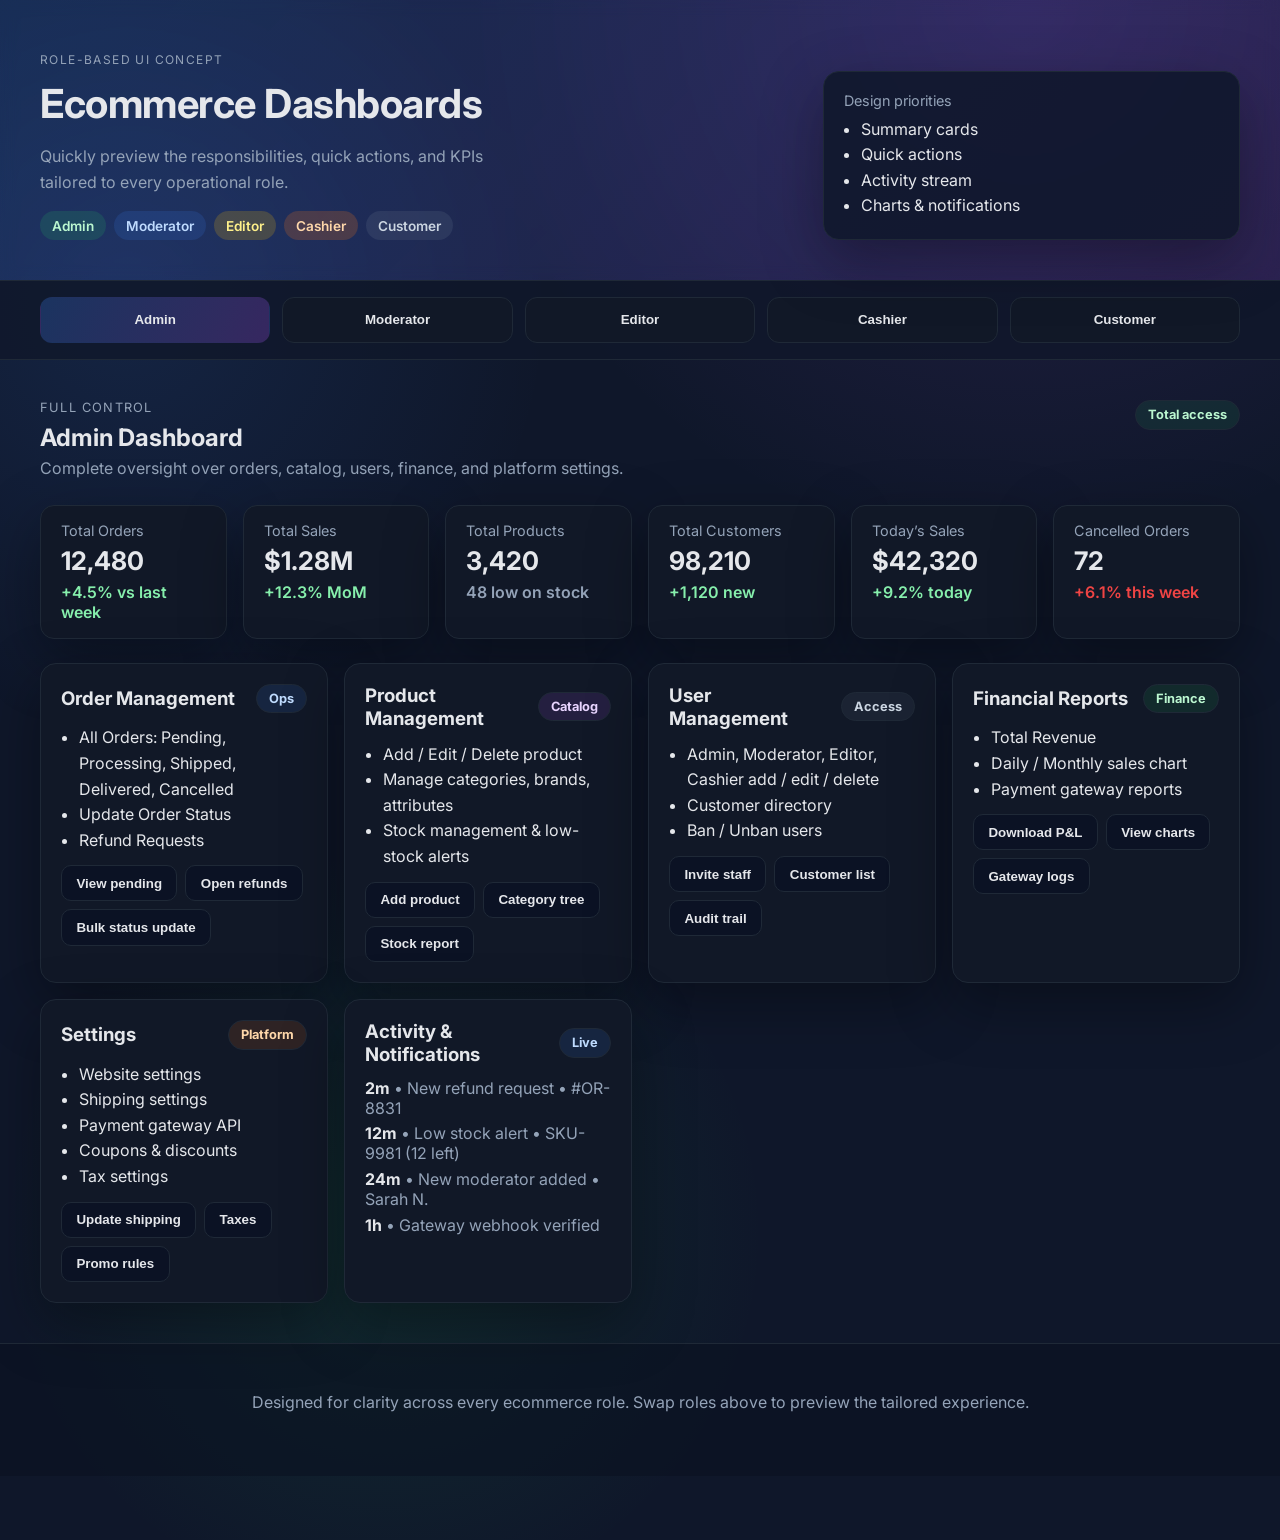
==== commit 90d521e5: "Add role-based ecommerce dashboard" ====
--- a/index.html
+++ b/index.html
@@ -1,312 +1,601 @@
 <!DOCTYPE html>
 <html lang="en">
 <head>
-  <meta charset="UTF-8" />
-  <meta name="viewport" content="width=device-width, initial-scale=1.0" />
-  <title>Admin Dashboard</title>
-  <link
-    href="https://cdn.jsdelivr.net/npm/tailwindcss@3.4.10/dist/tailwind.min.css"
-    rel="stylesheet"
-  />
+  <meta charset="UTF-8">
+  <meta name="viewport" content="width=device-width, initial-scale=1.0">
+  <title>Ecommerce Role-Based Dashboards</title>
+  <link rel="preconnect" href="https://fonts.googleapis.com">
+  <link rel="preconnect" href="https://fonts.gstatic.com" crossorigin>
+  <link href="https://fonts.googleapis.com/css2?family=Inter:wght@400;500;600;700&display=swap" rel="stylesheet">
+  <link rel="stylesheet" href="styles.css">
 </head>
-<body class="bg-gray-50 text-gray-900 min-h-screen">
-  <div class="flex min-h-screen">
-    <!-- Sidebar -->
-    <aside class="bg-white shadow-sm w-64 hidden md:flex flex-col border-r border-gray-200">
-      <div class="px-6 py-4 flex items-center gap-2 border-b border-gray-200">
-        <div class="h-10 w-10 rounded-xl bg-indigo-600 text-white flex items-center justify-center font-bold text-lg">AD</div>
+<body>
+  <header class="hero">
+    <div class="hero__content">
+      <p class="hero__eyebrow">Role-Based UI Concept</p>
+      <h1>Ecommerce Dashboards</h1>
+      <p class="hero__subtitle">Quickly preview the responsibilities, quick actions, and KPIs tailored to every operational role.</p>
+      <div class="hero__badges">
+        <span class="badge badge--green">Admin</span>
+        <span class="badge badge--blue">Moderator</span>
+        <span class="badge badge--yellow">Editor</span>
+        <span class="badge badge--orange">Cashier</span>
+        <span class="badge badge--slate">Customer</span>
+      </div>
+    </div>
+    <div class="hero__meta">
+      <div class="meta-card">
+        <p class="meta-card__label">Design priorities</p>
+        <ul>
+          <li>Summary cards</li>
+          <li>Quick actions</li>
+          <li>Activity stream</li>
+          <li>Charts & notifications</li>
+        </ul>
+      </div>
+    </div>
+  </header>
+
+  <nav class="role-tabs" aria-label="Dashboard role switcher">
+    <button class="role-tab active" data-target="admin">Admin</button>
+    <button class="role-tab" data-target="moderator">Moderator</button>
+    <button class="role-tab" data-target="editor">Editor</button>
+    <button class="role-tab" data-target="cashier">Cashier</button>
+    <button class="role-tab" data-target="customer">Customer</button>
+  </nav>
+
+  <main>
+    <section id="admin" class="dashboard dashboard--admin active" aria-label="Admin dashboard">
+      <header class="dashboard__header">
         <div>
-          <p class="text-sm text-gray-500">Welcome back</p>
-          <p class="font-semibold text-gray-800">Admin Dashboard</p>
+          <p class="eyebrow">Full Control</p>
+          <h2>Admin Dashboard</h2>
+          <p class="lede">Complete oversight over orders, catalog, users, finance, and platform settings.</p>
         </div>
-      </div>
-      <nav class="flex-1 px-4 py-6 space-y-1">
-        <a href="#overview" class="flex items-center gap-3 px-3 py-2 rounded-lg bg-indigo-50 text-indigo-700 font-medium">
-          <span class="text-lg">📊</span>
-          Overview
-        </a>
-        <a href="#users" class="flex items-center gap-3 px-3 py-2 rounded-lg hover:bg-gray-100">
-          <span class="text-lg">👥</span>
-          Users
-        </a>
-        <a href="#sales" class="flex items-center gap-3 px-3 py-2 rounded-lg hover:bg-gray-100">
-          <span class="text-lg">💰</span>
-          Sales
-        </a>
-        <a href="#settings" class="flex items-center gap-3 px-3 py-2 rounded-lg hover:bg-gray-100">
-          <span class="text-lg">⚙️</span>
-          Settings
-        </a>
-      </nav>
-      <div class="p-4 border-t border-gray-200">
-        <button class="w-full flex items-center justify-between px-3 py-2 rounded-lg bg-indigo-50 text-indigo-700 font-medium">
-          <span>Dark mode</span>
-          <span class="text-sm bg-white px-2 py-1 rounded">Coming soon</span>
-        </button>
-      </div>
-    </aside>
-
-    <!-- Main Content -->
-    <div class="flex-1 flex flex-col">
-      <!-- Top bar -->
-      <header class="sticky top-0 bg-white border-b border-gray-200 px-4 sm:px-6 py-3 flex items-center justify-between z-10">
-        <div class="flex items-center gap-3">
-          <button id="menu-button" class="md:hidden inline-flex items-center justify-center p-2 rounded-md text-gray-600 hover:bg-gray-100 focus:outline-none focus:ring-2 focus:ring-indigo-500">
-            <svg class="h-6 w-6" fill="none" stroke="currentColor" viewBox="0 0 24 24" xmlns="http://www.w3.org/2000/svg"><path stroke-linecap="round" stroke-linejoin="round" stroke-width="2" d="M4 6h16M4 12h16M4 18h16"></path></svg>
-          </button>
-          <div>
-            <p class="text-xs text-gray-500">Dashboard</p>
-            <h1 class="text-xl font-semibold text-gray-900">Overview</h1>
-          </div>
+        <div class="pill pill--green">Total access</div>
+      </header>
+
+      <div class="summary-grid">
+        <article class="summary-card">
+          <p class="summary-card__label">Total Orders</p>
+          <p class="summary-card__value">12,480</p>
+          <p class="summary-card__delta positive">+4.5% vs last week</p>
+        </article>
+        <article class="summary-card">
+          <p class="summary-card__label">Total Sales</p>
+          <p class="summary-card__value">$1.28M</p>
+          <p class="summary-card__delta positive">+12.3% MoM</p>
+        </article>
+        <article class="summary-card">
+          <p class="summary-card__label">Total Products</p>
+          <p class="summary-card__value">3,420</p>
+          <p class="summary-card__delta">48 low on stock</p>
+        </article>
+        <article class="summary-card">
+          <p class="summary-card__label">Total Customers</p>
+          <p class="summary-card__value">98,210</p>
+          <p class="summary-card__delta positive">+1,120 new</p>
+        </article>
+        <article class="summary-card">
+          <p class="summary-card__label">Today’s Sales</p>
+          <p class="summary-card__value">$42,320</p>
+          <p class="summary-card__delta positive">+9.2% today</p>
+        </article>
+        <article class="summary-card">
+          <p class="summary-card__label">Cancelled Orders</p>
+          <p class="summary-card__value">72</p>
+          <p class="summary-card__delta negative">+6.1% this week</p>
+        </article>
+      </div>
+
+      <div class="grid two-columns">
+        <article class="card">
+          <div class="card__header">
+            <h3>Order Management</h3>
+            <span class="pill pill--blue">Ops</span>
+          </div>
+          <ul class="list">
+            <li>All Orders: Pending, Processing, Shipped, Delivered, Cancelled</li>
+            <li>Update Order Status</li>
+            <li>Refund Requests</li>
+          </ul>
+          <div class="quick-actions">
+            <button>View pending</button>
+            <button>Open refunds</button>
+            <button>Bulk status update</button>
+          </div>
+        </article>
+
+        <article class="card">
+          <div class="card__header">
+            <h3>Product Management</h3>
+            <span class="pill pill--purple">Catalog</span>
+          </div>
+          <ul class="list">
+            <li>Add / Edit / Delete product</li>
+            <li>Manage categories, brands, attributes</li>
+            <li>Stock management & low-stock alerts</li>
+          </ul>
+          <div class="quick-actions">
+            <button>Add product</button>
+            <button>Category tree</button>
+            <button>Stock report</button>
+          </div>
+        </article>
+
+        <article class="card">
+          <div class="card__header">
+            <h3>User Management</h3>
+            <span class="pill pill--slate">Access</span>
+          </div>
+          <ul class="list">
+            <li>Admin, Moderator, Editor, Cashier add / edit / delete</li>
+            <li>Customer directory</li>
+            <li>Ban / Unban users</li>
+          </ul>
+          <div class="quick-actions">
+            <button>Invite staff</button>
+            <button>Customer list</button>
+            <button>Audit trail</button>
+          </div>
+        </article>
+
+        <article class="card">
+          <div class="card__header">
+            <h3>Financial Reports</h3>
+            <span class="pill pill--green">Finance</span>
+          </div>
+          <ul class="list">
+            <li>Total Revenue</li>
+            <li>Daily / Monthly sales chart</li>
+            <li>Payment gateway reports</li>
+          </ul>
+          <div class="quick-actions">
+            <button>Download P&L</button>
+            <button>View charts</button>
+            <button>Gateway logs</button>
+          </div>
+        </article>
+
+        <article class="card">
+          <div class="card__header">
+            <h3>Settings</h3>
+            <span class="pill pill--orange">Platform</span>
+          </div>
+          <ul class="list">
+            <li>Website settings</li>
+            <li>Shipping settings</li>
+            <li>Payment gateway API</li>
+            <li>Coupons & discounts</li>
+            <li>Tax settings</li>
+          </ul>
+          <div class="quick-actions">
+            <button>Update shipping</button>
+            <button>Taxes</button>
+            <button>Promo rules</button>
+          </div>
+        </article>
+
+        <article class="card">
+          <div class="card__header">
+            <h3>Activity & Notifications</h3>
+            <span class="pill pill--blue">Live</span>
+          </div>
+          <ul class="activity">
+            <li><strong>2m</strong> • New refund request • #OR-8831</li>
+            <li><strong>12m</strong> • Low stock alert • SKU-9981 (12 left)</li>
+            <li><strong>24m</strong> • New moderator added • Sarah N.</li>
+            <li><strong>1h</strong> • Gateway webhook verified</li>
+          </ul>
+        </article>
+      </div>
+    </section>
+
+    <section id="moderator" class="dashboard dashboard--moderator" aria-label="Moderator dashboard">
+      <header class="dashboard__header">
+        <div>
+          <p class="eyebrow">Order & Content Control</p>
+          <h2>Moderator Dashboard</h2>
+          <p class="lede">Assist admin by monitoring order workflow, returns, and product visibility.</p>
         </div>
-        <div class="flex items-center gap-3">
-          <div class="relative">
-            <input type="text" placeholder="Search" class="w-36 sm:w-64 rounded-lg border-gray-200 focus:border-indigo-500 focus:ring-indigo-500 text-sm" />
-            <span class="absolute right-2 top-1.5 text-gray-400">⌕</span>
-          </div>
-          <button class="hidden sm:inline-flex items-center px-3 py-2 bg-indigo-600 text-white rounded-lg hover:bg-indigo-700">+ New</button>
-          <img src="https://i.pravatar.cc/40?img=8" alt="Avatar" class="h-10 w-10 rounded-full border" />
+        <div class="pill pill--blue">Operational</div>
+      </header>
+
+      <div class="summary-grid">
+        <article class="summary-card">
+          <p class="summary-card__label">Pending Orders</p>
+          <p class="summary-card__value">245</p>
+          <p class="summary-card__delta">Processing SLA: 35m</p>
+        </article>
+        <article class="summary-card">
+          <p class="summary-card__label">Returns / Refunds</p>
+          <p class="summary-card__value">32</p>
+          <p class="summary-card__delta negative">+5 open disputes</p>
+        </article>
+        <article class="summary-card">
+          <p class="summary-card__label">Content Flags</p>
+          <p class="summary-card__value">14</p>
+          <p class="summary-card__delta">Awaiting moderation</p>
+        </article>
+      </div>
+
+      <div class="grid two-columns">
+        <article class="card">
+          <div class="card__header">
+            <h3>Orders Review</h3>
+            <span class="pill pill--green">Flow</span>
+          </div>
+          <ul class="list">
+            <li>View pending orders</li>
+            <li>Update status: Processing → Shipped</li>
+            <li>Return / Refund requests</li>
+          </ul>
+          <div class="quick-actions">
+            <button>Queue</button>
+            <button>Escalate</button>
+            <button>Mark shipped</button>
+          </div>
+        </article>
+
+        <article class="card">
+          <div class="card__header">
+            <h3>Customer Issues</h3>
+            <span class="pill pill--orange">Support</span>
+          </div>
+          <ul class="list">
+            <li>Support tickets</li>
+            <li>Product review moderation</li>
+            <li>Reported issues</li>
+          </ul>
+          <div class="quick-actions">
+            <button>Open tickets</button>
+            <button>Review queue</button>
+            <button>Resolve</button>
+          </div>
+        </article>
+
+        <article class="card">
+          <div class="card__header">
+            <h3>Limited Product Control</h3>
+            <span class="pill pill--blue">Guardrails</span>
+          </div>
+          <ul class="list">
+            <li>Product approve / reject (from editors)</li>
+            <li>Product visibility toggle</li>
+            <li>No user or finance access</li>
+          </ul>
+          <div class="quick-actions">
+            <button>Approvals</button>
+            <button>Visibility</button>
+            <button>Notes</button>
+          </div>
+        </article>
+
+        <article class="card">
+          <div class="card__header">
+            <h3>Activity</h3>
+            <span class="pill pill--slate">Live</span>
+          </div>
+          <ul class="activity">
+            <li><strong>5m</strong> • 12 new orders pending</li>
+            <li><strong>18m</strong> • 3 refunds awaiting documents</li>
+            <li><strong>47m</strong> • Product visibility toggled by Editor</li>
+            <li><strong>1h</strong> • Ticket #9932 escalated</li>
+          </ul>
+        </article>
+      </div>
+    </section>
+
+    <section id="editor" class="dashboard dashboard--editor" aria-label="Editor dashboard">
+      <header class="dashboard__header">
+        <div>
+          <p class="eyebrow">Product Content Manager</p>
+          <h2>Editor Dashboard</h2>
+          <p class="lede">Focus on rich product data, assets, and merchandising while staying clear of finance and orders.</p>
         </div>
+        <div class="pill pill--yellow">Catalog creator</div>
       </header>
 
-      <main class="p-4 sm:p-6 space-y-6">
-        <!-- Stats -->
-        <section id="overview" class="grid gap-4 sm:grid-cols-2 xl:grid-cols-4">
-          <div class="bg-white rounded-xl shadow-sm border border-gray-200 p-4">
-            <div class="flex items-center justify-between">
-              <p class="text-sm text-gray-500">Total Users</p>
-              <span class="text-green-600 text-xs font-semibold">+12%</span>
-            </div>
-            <p class="text-3xl font-bold mt-2">24,581</p>
-            <p class="text-xs text-gray-400">Compared to last month</p>
-          </div>
-          <div class="bg-white rounded-xl shadow-sm border border-gray-200 p-4">
-            <div class="flex items-center justify-between">
-              <p class="text-sm text-gray-500">Active Sessions</p>
-              <span class="text-green-600 text-xs font-semibold">+4%</span>
-            </div>
-            <p class="text-3xl font-bold mt-2">1,932</p>
-            <p class="text-xs text-gray-400">Live user sessions</p>
-          </div>
-          <div class="bg-white rounded-xl shadow-sm border border-gray-200 p-4">
-            <div class="flex items-center justify-between">
-              <p class="text-sm text-gray-500">Revenue</p>
-              <span class="text-red-600 text-xs font-semibold">-2%</span>
-            </div>
-            <p class="text-3xl font-bold mt-2">$83,200</p>
-            <p class="text-xs text-gray-400">Monthly recurring revenue</p>
-          </div>
-          <div class="bg-white rounded-xl shadow-sm border border-gray-200 p-4">
-            <div class="flex items-center justify-between">
-              <p class="text-sm text-gray-500">Tickets</p>
-              <span class="text-green-600 text-xs font-semibold">+8%</span>
-            </div>
-            <p class="text-3xl font-bold mt-2">438</p>
-            <p class="text-xs text-gray-400">Resolved this week</p>
-          </div>
-        </section>
-
-        <!-- Charts placeholder -->
-        <section class="grid grid-cols-1 lg:grid-cols-3 gap-4" id="sales">
-          <div class="lg:col-span-2 bg-white rounded-xl shadow-sm border border-gray-200 p-4">
-            <div class="flex items-start justify-between">
-              <div>
-                <h2 class="text-lg font-semibold">Revenue Trends</h2>
-                <p class="text-sm text-gray-500">Last 12 months</p>
-              </div>
-              <button class="text-sm text-indigo-600">Download CSV</button>
-            </div>
-            <div class="mt-6 h-56 bg-gradient-to-br from-indigo-50 to-indigo-100 border border-dashed border-indigo-200 rounded-lg flex items-center justify-center text-indigo-500">
-              <p class="text-sm">Embed charts here (e.g., with Chart.js)</p>
-            </div>
-          </div>
-          <div class="bg-white rounded-xl shadow-sm border border-gray-200 p-4">
-            <div class="flex items-start justify-between">
-              <div>
-                <h2 class="text-lg font-semibold">Server Health</h2>
-                <p class="text-sm text-gray-500">Updated just now</p>
-              </div>
-              <span class="px-2 py-1 bg-green-100 text-green-700 text-xs rounded-full">Stable</span>
-            </div>
-            <ul class="mt-4 space-y-3">
-              <li class="flex items-center justify-between">
-                <span>CPU Usage</span>
-                <span class="text-sm font-semibold text-gray-700">36%</span>
-              </li>
-              <li class="flex items-center justify-between">
-                <span>Memory</span>
-                <span class="text-sm font-semibold text-gray-700">64%</span>
-              </li>
-              <li class="flex items-center justify-between">
-                <span>Disk</span>
-                <span class="text-sm font-semibold text-gray-700">82%</span>
-              </li>
-              <li class="flex items-center justify-between">
-                <span>Network</span>
-                <span class="text-sm font-semibold text-gray-700">120Mbps</span>
-              </li>
-            </ul>
-          </div>
-        </section>
-
-        <!-- Tables & activity -->
-        <section class="grid grid-cols-1 xl:grid-cols-3 gap-4" id="users">
-          <div class="xl:col-span-2 bg-white rounded-xl shadow-sm border border-gray-200 p-4">
-            <div class="flex items-center justify-between">
-              <h2 class="text-lg font-semibold">Recent Users</h2>
-              <button class="text-sm text-indigo-600">View all</button>
-            </div>
-            <div class="mt-4 overflow-x-auto">
-              <table class="min-w-full text-sm">
-                <thead>
-                  <tr class="text-left text-gray-500 border-b">
-                    <th class="pb-2">Name</th>
-                    <th class="pb-2">Role</th>
-                    <th class="pb-2">Status</th>
-                    <th class="pb-2">Last active</th>
-                  </tr>
-                </thead>
-                <tbody class="divide-y divide-gray-100">
-                  <tr>
-                    <td class="py-2 font-medium text-gray-900">Ariana Frost</td>
-                    <td class="py-2">Product Manager</td>
-                    <td class="py-2"><span class="px-2 py-1 rounded-full bg-green-50 text-green-700 text-xs">Active</span></td>
-                    <td class="py-2 text-gray-500">2m ago</td>
-                  </tr>
-                  <tr>
-                    <td class="py-2 font-medium text-gray-900">Jamal Richards</td>
-                    <td class="py-2">Support Lead</td>
-                    <td class="py-2"><span class="px-2 py-1 rounded-full bg-yellow-50 text-yellow-700 text-xs">Away</span></td>
-                    <td class="py-2 text-gray-500">15m ago</td>
-                  </tr>
-                  <tr>
-                    <td class="py-2 font-medium text-gray-900">Mei Chen</td>
-                    <td class="py-2">Data Analyst</td>
-                    <td class="py-2"><span class="px-2 py-1 rounded-full bg-green-50 text-green-700 text-xs">Active</span></td>
-                    <td class="py-2 text-gray-500">1h ago</td>
-                  </tr>
-                  <tr>
-                    <td class="py-2 font-medium text-gray-900">Oscar Alvarez</td>
-                    <td class="py-2">DevOps</td>
-                    <td class="py-2"><span class="px-2 py-1 rounded-full bg-red-50 text-red-700 text-xs">Offline</span></td>
-                    <td class="py-2 text-gray-500">3h ago</td>
-                  </tr>
-                </tbody>
-              </table>
-            </div>
-          </div>
-          <div class="bg-white rounded-xl shadow-sm border border-gray-200 p-4">
-            <div class="flex items-center justify-between">
-              <h2 class="text-lg font-semibold">Activity</h2>
-              <button class="text-sm text-indigo-600">View timeline</button>
-            </div>
-            <ul class="mt-4 space-y-4 text-sm">
-              <li class="flex items-start gap-3">
-                <span class="mt-1 h-2 w-2 rounded-full bg-green-500"></span>
-                <div>
-                  <p class="font-medium">New user onboarding completed</p>
-                  <p class="text-gray-500">Today • 10:24 AM</p>
-                </div>
-              </li>
-              <li class="flex items-start gap-3">
-                <span class="mt-1 h-2 w-2 rounded-full bg-indigo-500"></span>
-                <div>
-                  <p class="font-medium">Server patch deployed</p>
-                  <p class="text-gray-500">Today • 08:12 AM</p>
-                </div>
-              </li>
-              <li class="flex items-start gap-3">
-                <span class="mt-1 h-2 w-2 rounded-full bg-yellow-500"></span>
-                <div>
-                  <p class="font-medium">Billing alerts</p>
-                  <p class="text-gray-500">Yesterday • 06:40 PM</p>
-                </div>
-              </li>
-              <li class="flex items-start gap-3">
-                <span class="mt-1 h-2 w-2 rounded-full bg-red-500"></span>
-                <div>
-                  <p class="font-medium">API latency elevated</p>
-                  <p class="text-gray-500">Yesterday • 03:20 PM</p>
-                </div>
-              </li>
-            </ul>
-          </div>
-        </section>
-
-        <!-- Settings -->
-        <section id="settings" class="bg-white rounded-xl shadow-sm border border-gray-200 p-4">
-          <div class="flex items-center justify-between">
-            <h2 class="text-lg font-semibold">Quick Settings</h2>
-            <button class="text-sm text-indigo-600">Edit</button>
-          </div>
-          <div class="grid sm:grid-cols-2 gap-4 mt-4 text-sm">
-            <label class="flex items-center justify-between p-3 border rounded-lg">
-              <div>
-                <p class="font-medium">Enable 2FA</p>
-                <p class="text-gray-500">Protect admin accounts</p>
-              </div>
-              <input type="checkbox" checked class="h-4 w-4 text-indigo-600 rounded border-gray-300" />
-            </label>
-            <label class="flex items-center justify-between p-3 border rounded-lg">
-              <div>
-                <p class="font-medium">Maintenance mode</p>
-                <p class="text-gray-500">Alert users during downtime</p>
-              </div>
-              <input type="checkbox" class="h-4 w-4 text-indigo-600 rounded border-gray-300" />
-            </label>
-            <label class="flex items-center justify-between p-3 border rounded-lg">
-              <div>
-                <p class="font-medium">Email reports</p>
-                <p class="text-gray-500">Daily summaries to team</p>
-              </div>
-              <input type="checkbox" checked class="h-4 w-4 text-indigo-600 rounded border-gray-300" />
-            </label>
-            <label class="flex items-center justify-between p-3 border rounded-lg">
-              <div>
-                <p class="font-medium">Error notifications</p>
-                <p class="text-gray-500">Send alerts on failures</p>
-              </div>
-              <input type="checkbox" checked class="h-4 w-4 text-indigo-600 rounded border-gray-300" />
-            </label>
-          </div>
-        </section>
-      </main>
-    </div>
-  </div>
-
-  <!-- Mobile nav -->
-  <div id="mobile-drawer" class="fixed inset-0 bg-gray-900/30 backdrop-blur-sm hidden z-20">
-    <div class="absolute left-0 top-0 bottom-0 w-72 bg-white shadow-xl border-r border-gray-200 p-6 space-y-4">
-      <div class="flex items-center justify-between">
-        <div class="flex items-center gap-2">
-          <div class="h-10 w-10 rounded-xl bg-indigo-600 text-white flex items-center justify-center font-bold text-lg">AD</div>
-          <div>
-            <p class="text-xs text-gray-500">Dashboard</p>
-            <p class="font-semibold text-gray-800">Navigation</p>
-          </div>
+      <div class="summary-grid">
+        <article class="summary-card">
+          <p class="summary-card__label">Draft Products</p>
+          <p class="summary-card__value">38</p>
+          <p class="summary-card__delta">Ready for review</p>
+        </article>
+        <article class="summary-card">
+          <p class="summary-card__label">Low Stock</p>
+          <p class="summary-card__value">48</p>
+          <p class="summary-card__delta negative">Needs restock</p>
+        </article>
+        <article class="summary-card">
+          <p class="summary-card__label">Pending Approvals</p>
+          <p class="summary-card__value">12</p>
+          <p class="summary-card__delta">Awaiting moderator</p>
+        </article>
+      </div>
+
+      <div class="grid two-columns">
+        <article class="card">
+          <div class="card__header">
+            <h3>Product Management</h3>
+            <span class="pill pill--purple">Content</span>
+          </div>
+          <ul class="list">
+            <li>Add new product</li>
+            <li>Edit product details: title, description, price, discount</li>
+            <li>Images, gallery, SKU, category, brand</li>
+            <li>Draft → Publish workflow</li>
+          </ul>
+          <div class="quick-actions">
+            <button>Add product</button>
+            <button>Upload gallery</button>
+            <button>Send for review</button>
+          </div>
+        </article>
+
+        <article class="card">
+          <div class="card__header">
+            <h3>Category & Brand Management</h3>
+            <span class="pill pill--blue">Structure</span>
+          </div>
+          <ul class="list">
+            <li>Add / Edit / Delete categories</li>
+            <li>Add / Edit / Delete brands</li>
+            <li>Add / Edit product attributes (size, colors)</li>
+          </ul>
+          <div class="quick-actions">
+            <button>New category</button>
+            <button>Brand list</button>
+            <button>Attributes</button>
+          </div>
+        </article>
+
+        <article class="card">
+          <div class="card__header">
+            <h3>Inventory Alerts</h3>
+            <span class="pill pill--orange">Stock</span>
+          </div>
+          <ul class="list">
+            <li>Low stock products</li>
+            <li>Out of stock products</li>
+            <li>Notifications to buyers</li>
+          </ul>
+          <div class="quick-actions">
+            <button>Low stock</button>
+            <button>OOS list</button>
+            <button>Notify supplier</button>
+          </div>
+        </article>
+
+        <article class="card">
+          <div class="card__header">
+            <h3>Activity</h3>
+            <span class="pill pill--slate">Live</span>
+          </div>
+          <ul class="activity">
+            <li><strong>9m</strong> • Draft updated • SKU-2288</li>
+            <li><strong>22m</strong> • New gallery uploaded • 8 assets</li>
+            <li><strong>44m</strong> • Attribute set added • "Summer Colors"</li>
+            <li><strong>1h</strong> • 3 products sent for moderation</li>
+          </ul>
+        </article>
+      </div>
+    </section>
+
+    <section id="cashier" class="dashboard dashboard--cashier" aria-label="Cashier dashboard">
+      <header class="dashboard__header">
+        <div>
+          <p class="eyebrow">Billing / POS</p>
+          <h2>Cashier Dashboard</h2>
+          <p class="lede">Optimized for physical store and POS checkout with quick billing tools.</p>
         </div>
-        <button id="close-drawer" class="p-2 rounded hover:bg-gray-100 text-gray-600">✕</button>
-      </div>
-      <nav class="space-y-2">
-        <a href="#overview" class="block px-3 py-2 rounded-lg bg-indigo-50 text-indigo-700 font-medium">Overview</a>
-        <a href="#users" class="block px-3 py-2 rounded-lg hover:bg-gray-100">Users</a>
-        <a href="#sales" class="block px-3 py-2 rounded-lg hover:bg-gray-100">Sales</a>
-        <a href="#settings" class="block px-3 py-2 rounded-lg hover:bg-gray-100">Settings</a>
-      </nav>
-      <button class="w-full flex items-center justify-between px-3 py-2 rounded-lg bg-indigo-600 text-white font-medium">New Action<span>+</span></button>
-    </div>
-  </div>
-
-  <script>
-    const menuButton = document.getElementById('menu-button');
-    const drawer = document.getElementById('mobile-drawer');
-    const closeDrawer = document.getElementById('close-drawer');
-
-    menuButton?.addEventListener('click', () => drawer.classList.remove('hidden'));
-    closeDrawer?.addEventListener('click', () => drawer.classList.add('hidden'));
-    drawer?.addEventListener('click', (event) => {
-      if (event.target === drawer) drawer.classList.add('hidden');
-    });
-  </script>
+        <div class="pill pill--orange">Point of Sale</div>
+      </header>
+
+      <div class="summary-grid">
+        <article class="summary-card">
+          <p class="summary-card__label">Today’s Sales</p>
+          <p class="summary-card__value">$6,420</p>
+          <p class="summary-card__delta positive">+3.2% today</p>
+        </article>
+        <article class="summary-card">
+          <p class="summary-card__label">Invoices</p>
+          <p class="summary-card__value">182</p>
+          <p class="summary-card__delta">Avg basket: $35.30</p>
+        </article>
+        <article class="summary-card">
+          <p class="summary-card__label">Payment Received</p>
+          <p class="summary-card__value">$5,980</p>
+          <p class="summary-card__delta">Cash / Card / Mobile</p>
+        </article>
+      </div>
+
+      <div class="grid two-columns">
+        <article class="card">
+          <div class="card__header">
+            <h3>POS / Billing System</h3>
+            <span class="pill pill--blue">Checkout</span>
+          </div>
+          <ul class="list">
+            <li>Quick add to cart</li>
+            <li>Invoice generation</li>
+            <li>Print receipt</li>
+            <li>Discounts & tax calculation</li>
+          </ul>
+          <div class="quick-actions">
+            <button>New cart</button>
+            <button>Apply discount</button>
+            <button>Print</button>
+          </div>
+        </article>
+
+        <article class="card">
+          <div class="card__header">
+            <h3>Sales Summary</h3>
+            <span class="pill pill--green">Daily</span>
+          </div>
+          <ul class="list">
+            <li>Today’s sales</li>
+            <li>Total invoices</li>
+            <li>Payment received (Cash, Card, Mobile banking)</li>
+            <li>Daily closing report</li>
+          </ul>
+          <div class="quick-actions">
+            <button>Close shift</button>
+            <button>Export</button>
+            <button>Reconcile</button>
+          </div>
+        </article>
+
+        <article class="card">
+          <div class="card__header">
+            <h3>Customer Handling</h3>
+            <span class="pill pill--purple">Service</span>
+          </div>
+          <ul class="list">
+            <li>Create new customer (optional)</li>
+            <li>Previous purchase search</li>
+            <li>Cashier does not manage online orders</li>
+          </ul>
+          <div class="quick-actions">
+            <button>New customer</button>
+            <button>Search history</button>
+            <button>Save preferences</button>
+          </div>
+        </article>
+
+        <article class="card">
+          <div class="card__header">
+            <h3>Activity</h3>
+            <span class="pill pill--slate">Live</span>
+          </div>
+          <ul class="activity">
+            <li><strong>6m</strong> • Invoice #4472 printed</li>
+            <li><strong>21m</strong> • Discount applied to cart #389</li>
+            <li><strong>35m</strong> • New customer added • A. Rahman</li>
+            <li><strong>58m</strong> • Mobile payment synced</li>
+          </ul>
+        </article>
+      </div>
+    </section>
+
+    <section id="customer" class="dashboard dashboard--customer" aria-label="Customer dashboard">
+      <header class="dashboard__header">
+        <div>
+          <p class="eyebrow">Frontend</p>
+          <h2>Customer Dashboard</h2>
+          <p class="lede">Self-service area for shoppers to manage profile, orders, and follow-ups.</p>
+        </div>
+        <div class="pill pill--slate">Self-service</div>
+      </header>
+
+      <div class="summary-grid">
+        <article class="summary-card">
+          <p class="summary-card__label">Open Orders</p>
+          <p class="summary-card__value">3</p>
+          <p class="summary-card__delta">Last delivery ETA: 2d</p>
+        </article>
+        <article class="summary-card">
+          <p class="summary-card__label">Wishlist</p>
+          <p class="summary-card__value">14</p>
+          <p class="summary-card__delta">2 price drops</p>
+        </article>
+        <article class="summary-card">
+          <p class="summary-card__label">Loyalty Points</p>
+          <p class="summary-card__value">1,280</p>
+          <p class="summary-card__delta positive">+120 this month</p>
+        </article>
+      </div>
+
+      <div class="grid two-columns">
+        <article class="card">
+          <div class="card__header">
+            <h3>My Profile</h3>
+            <span class="pill pill--blue">Account</span>
+          </div>
+          <ul class="list">
+            <li>Profile & security</li>
+            <li>Shipping address book</li>
+            <li>Notification preferences</li>
+          </ul>
+          <div class="quick-actions">
+            <button>Edit profile</button>
+            <button>Manage addresses</button>
+            <button>Preferences</button>
+          </div>
+        </article>
+
+        <article class="card">
+          <div class="card__header">
+            <h3>Order History</h3>
+            <span class="pill pill--green">Orders</span>
+          </div>
+          <ul class="list">
+            <li>Track orders</li>
+            <li>Download invoices</li>
+            <li>Returns / Refunds</li>
+          </ul>
+          <div class="quick-actions">
+            <button>Track</button>
+            <button>Invoice PDF</button>
+            <button>Start return</button>
+          </div>
+        </article>
+
+        <article class="card">
+          <div class="card__header">
+            <h3>Wishlist & Recommendations</h3>
+            <span class="pill pill--purple">Personalized</span>
+          </div>
+          <ul class="list">
+            <li>Wishlist management</li>
+            <li>Price drop notifications</li>
+            <li>Recommended for you</li>
+          </ul>
+          <div class="quick-actions">
+            <button>View wishlist</button>
+            <button>Share list</button>
+            <button>Update alerts</button>
+          </div>
+        </article>
+
+        <article class="card">
+          <div class="card__header">
+            <h3>Support</h3>
+            <span class="pill pill--orange">Help</span>
+          </div>
+          <ul class="list">
+            <li>Raise support ticket</li>
+            <li>Order issue report</li>
+            <li>Returns & refunds status</li>
+          </ul>
+          <div class="quick-actions">
+            <button>Open ticket</button>
+            <button>Report issue</button>
+            <button>FAQs</button>
+          </div>
+        </article>
+
+        <article class="card card--full">
+          <div class="card__header">
+            <h3>Activity</h3>
+            <span class="pill pill--slate">Live</span>
+          </div>
+          <ul class="activity">
+            <li><strong>3m</strong> • Order #4483 shipped</li>
+            <li><strong>15m</strong> • Price drop • Noise-cancelling headphones</li>
+            <li><strong>41m</strong> • Wishlist item back in stock</li>
+            <li><strong>1h</strong> • Support ticket updated</li>
+          </ul>
+        </article>
+      </div>
+    </section>
+  </main>
+
+  <footer class="footer">
+    <p>Designed for clarity across every ecommerce role. Swap roles above to preview the tailored experience.</p>
+  </footer>
+
+  <script src="script.js"></script>
 </body>
 </html>
--- a/styles.css
+++ b/styles.css
@@ -0,0 +1,221 @@
+:root {
+  --bg: #0f172a;
+  --panel: #111827;
+  --card: #0b1224;
+  --text: #e5e7eb;
+  --muted: #94a3b8;
+  --border: #1f2937;
+  --green: #22c55e;
+  --blue: #3b82f6;
+  --yellow: #eab308;
+  --orange: #f97316;
+  --purple: #a855f7;
+  --slate: #64748b;
+  --danger: #ef4444;
+  --shadow: 0 20px 60px rgba(0, 0, 0, 0.35);
+}
+
+* { box-sizing: border-box; }
+
+body {
+  margin: 0;
+  font-family: 'Inter', system-ui, -apple-system, BlinkMacSystemFont, 'Segoe UI', sans-serif;
+  background: radial-gradient(circle at 10% 20%, rgba(59, 130, 246, 0.12), transparent 25%),
+              radial-gradient(circle at 80% 0%, rgba(168, 85, 247, 0.15), transparent 30%),
+              radial-gradient(circle at 30% 80%, rgba(34, 197, 94, 0.12), transparent 25%),
+              var(--bg);
+  color: var(--text);
+  min-height: 100vh;
+  padding-bottom: 4rem;
+}
+
+h1, h2, h3 { margin: 0; }
+
+.hero {
+  display: grid;
+  grid-template-columns: 1.8fr 1fr;
+  gap: 2rem;
+  padding: 2.5rem;
+  background: linear-gradient(135deg, rgba(59, 130, 246, 0.2), rgba(168, 85, 247, 0.15));
+  border-bottom: 1px solid var(--border);
+  backdrop-filter: blur(8px);
+}
+
+.hero__content h1 {
+  font-size: 2.5rem;
+  letter-spacing: -0.5px;
+}
+
+.hero__subtitle {
+  color: var(--muted);
+  line-height: 1.6;
+  max-width: 46ch;
+}
+
+.hero__eyebrow {
+  text-transform: uppercase;
+  letter-spacing: 1.4px;
+  font-size: 0.75rem;
+  color: var(--muted);
+  margin-bottom: 0.75rem;
+}
+
+.hero__badges { display: flex; flex-wrap: wrap; gap: 0.5rem; margin-top: 1rem; }
+
+.hero__meta { display: flex; align-items: flex-end; justify-content: flex-end; }
+
+.meta-card {
+  background: rgba(15, 23, 42, 0.85);
+  border: 1px solid var(--border);
+  padding: 1.25rem;
+  border-radius: 16px;
+  box-shadow: var(--shadow);
+  width: 100%;
+}
+
+.meta-card__label { color: var(--muted); font-size: 0.9rem; margin: 0 0 0.5rem; }
+.meta-card ul { margin: 0; padding-left: 1.1rem; color: var(--text); line-height: 1.6; }
+
+.badge {
+  padding: 0.4rem 0.75rem;
+  border-radius: 999px;
+  font-weight: 600;
+  font-size: 0.85rem;
+}
+
+.badge--green { background: rgba(34, 197, 94, 0.15); color: #bbf7d0; }
+.badge--blue { background: rgba(59, 130, 246, 0.15); color: #bfdbfe; }
+.badge--yellow { background: rgba(234, 179, 8, 0.2); color: #fef08a; }
+.badge--orange { background: rgba(249, 115, 22, 0.2); color: #fed7aa; }
+.badge--slate { background: rgba(100, 116, 139, 0.2); color: #cbd5e1; }
+
+.role-tabs {
+  display: grid;
+  grid-template-columns: repeat(auto-fit, minmax(140px, 1fr));
+  padding: 1rem 2.5rem;
+  gap: 0.75rem;
+  background: rgba(15, 23, 42, 0.8);
+  border-bottom: 1px solid var(--border);
+}
+
+.role-tab {
+  background: var(--panel);
+  color: var(--text);
+  border: 1px solid var(--border);
+  padding: 0.9rem 1rem;
+  border-radius: 12px;
+  font-weight: 600;
+  cursor: pointer;
+  transition: all 0.2s ease;
+}
+
+.role-tab:hover { border-color: rgba(255, 255, 255, 0.2); transform: translateY(-1px); }
+.role-tab.active { background: linear-gradient(120deg, rgba(59, 130, 246, 0.25), rgba(168, 85, 247, 0.25)); border-color: transparent; }
+
+main { padding: 2.5rem; display: flex; flex-direction: column; gap: 2.5rem; }
+.dashboard { display: none; flex-direction: column; gap: 1.5rem; }
+.dashboard.active { display: flex; }
+
+.dashboard__header {
+  display: flex;
+  justify-content: space-between;
+  align-items: flex-start;
+  gap: 1rem;
+}
+
+.eyebrow { color: var(--muted); text-transform: uppercase; letter-spacing: 1.2px; font-size: 0.8rem; margin: 0 0 0.5rem; }
+.lede { color: var(--muted); max-width: 64ch; line-height: 1.6; margin: 0.25rem 0 0; }
+
+.pill {
+  padding: 0.4rem 0.75rem;
+  border-radius: 999px;
+  font-weight: 700;
+  font-size: 0.8rem;
+  border: 1px solid var(--border);
+}
+
+.pill--green { color: #bbf7d0; background: rgba(34, 197, 94, 0.1); }
+.pill--blue { color: #bfdbfe; background: rgba(59, 130, 246, 0.12); }
+.pill--yellow { color: #fef08a; background: rgba(234, 179, 8, 0.12); }
+.pill--orange { color: #fed7aa; background: rgba(249, 115, 22, 0.12); }
+.pill--purple { color: #e9d5ff; background: rgba(168, 85, 247, 0.12); }
+.pill--slate { color: #cbd5e1; background: rgba(100, 116, 139, 0.12); }
+
+.summary-grid {
+  display: grid;
+  grid-template-columns: repeat(auto-fit, minmax(180px, 1fr));
+  gap: 1rem;
+}
+
+.summary-card {
+  background: var(--panel);
+  border: 1px solid var(--border);
+  border-radius: 14px;
+  padding: 1rem 1.25rem;
+  box-shadow: var(--shadow);
+}
+
+.summary-card__label { color: var(--muted); font-size: 0.9rem; margin: 0 0 0.35rem; }
+.summary-card__value { font-size: 1.6rem; font-weight: 700; margin: 0 0 0.35rem; }
+.summary-card__delta { margin: 0; color: var(--muted); font-weight: 600; }
+.summary-card__delta.positive { color: #86efac; }
+.summary-card__delta.negative { color: var(--danger); }
+
+.grid {
+  display: grid;
+  gap: 1rem;
+}
+
+.two-columns { grid-template-columns: repeat(auto-fit, minmax(280px, 1fr)); }
+
+.card {
+  background: var(--panel);
+  border: 1px solid var(--border);
+  border-radius: 16px;
+  padding: 1.25rem;
+  box-shadow: var(--shadow);
+  display: flex;
+  flex-direction: column;
+  gap: 0.75rem;
+}
+
+.card--full { grid-column: 1 / -1; }
+
+.card__header { display: flex; justify-content: space-between; align-items: center; gap: 0.75rem; }
+
+.list { margin: 0; padding-left: 1.1rem; color: var(--text); line-height: 1.6; }
+
+.quick-actions { display: flex; flex-wrap: wrap; gap: 0.5rem; }
+.quick-actions button {
+  background: var(--card);
+  border: 1px solid var(--border);
+  color: var(--text);
+  border-radius: 10px;
+  padding: 0.6rem 0.9rem;
+  font-weight: 600;
+  cursor: pointer;
+  transition: all 0.2s ease;
+}
+
+.quick-actions button:hover { border-color: rgba(255, 255, 255, 0.2); transform: translateY(-1px); }
+
+.activity { margin: 0; padding-left: 0; list-style: none; display: grid; gap: 0.35rem; color: var(--muted); }
+.activity strong { color: var(--text); }
+
+.footer {
+  padding: 2rem 2.5rem 3rem;
+  color: var(--muted);
+  text-align: center;
+  border-top: 1px solid var(--border);
+  background: rgba(10, 17, 33, 0.6);
+}
+
+@media (max-width: 960px) {
+  .hero { grid-template-columns: 1fr; }
+  .hero__meta { justify-content: flex-start; }
+  .dashboard__header { flex-direction: column; align-items: flex-start; }
+}
+
+@media (prefers-reduced-motion: reduce) {
+  * { animation-duration: 0.01ms !important; animation-iteration-count: 1 !important; transition-duration: 0.01ms !important; }
+}
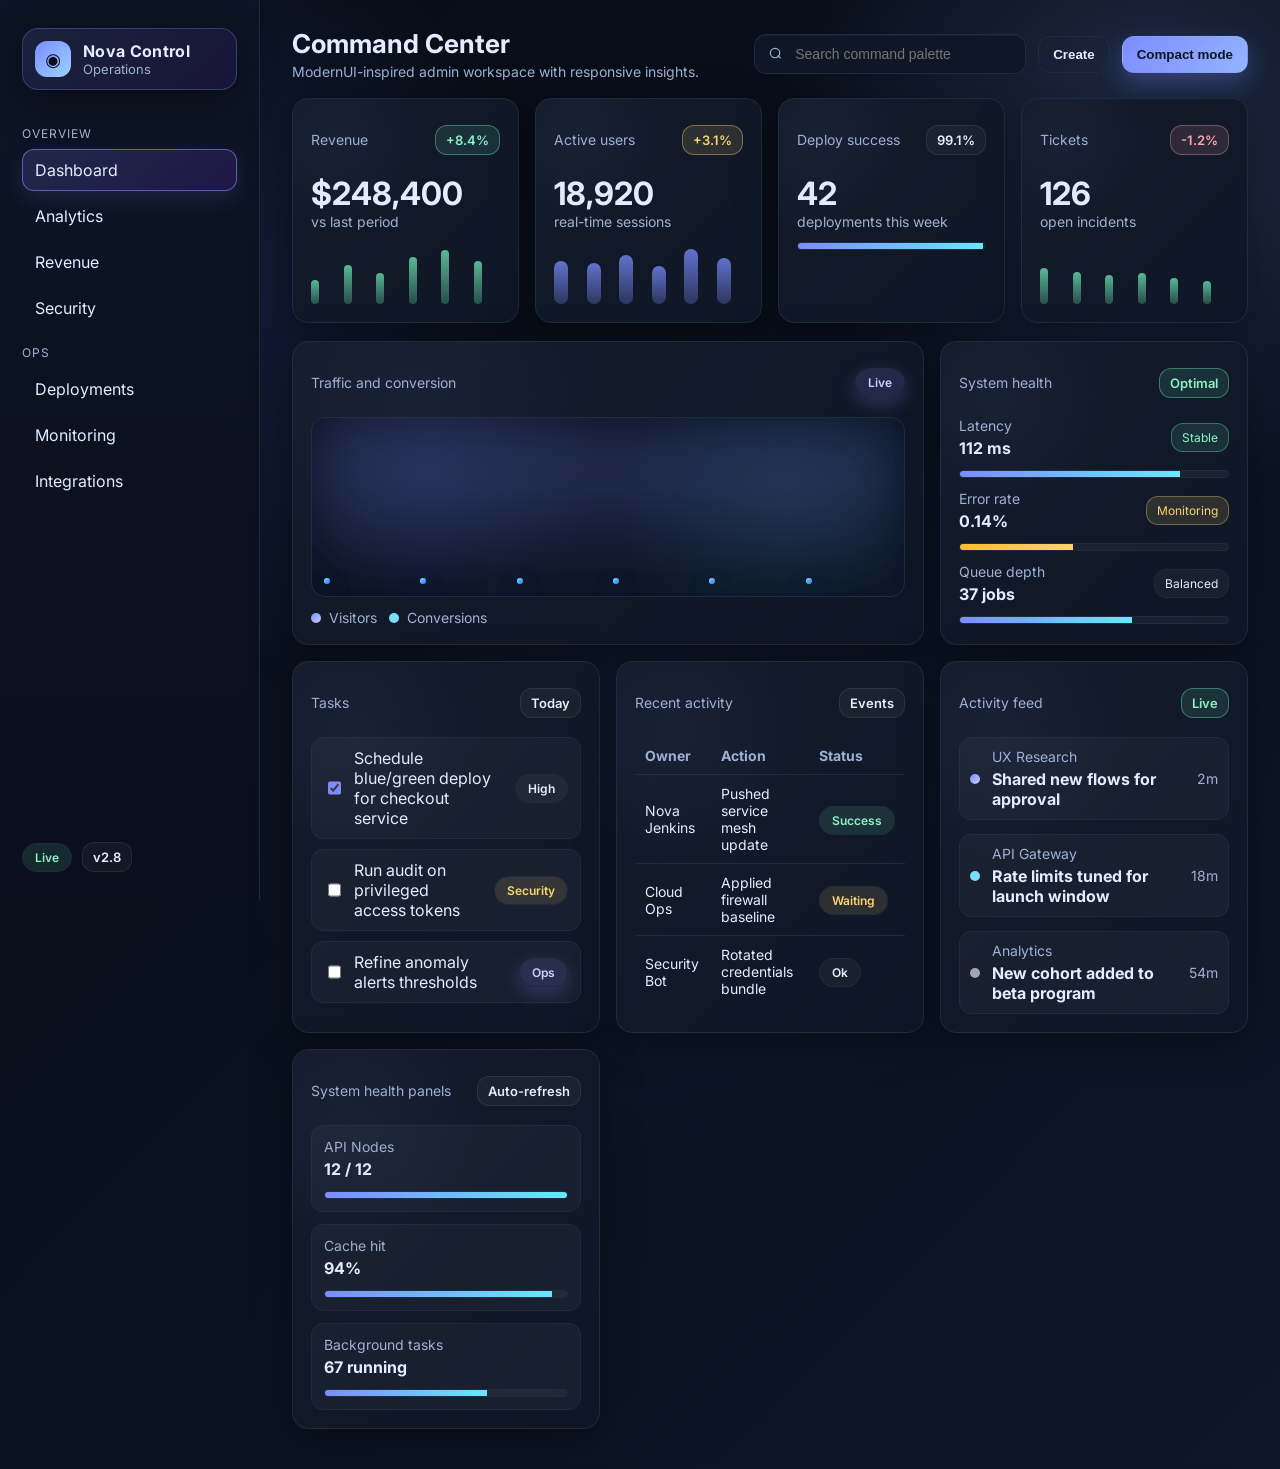
==== commit a50efc03: "Add modern admin dashboard layout with compact mode" ====
--- a/index.html
+++ b/index.html
@@ -1,601 +1,275 @@
-<!DOCTYPE html>
+<!doctype html>
 <html lang="en">
 <head>
-  <meta charset="UTF-8">
-  <meta name="viewport" content="width=device-width, initial-scale=1.0">
-  <title>Ecommerce Role-Based Dashboards</title>
+  <meta charset="UTF-8" />
+  <meta name="viewport" content="width=device-width, initial-scale=1.0" />
+  <title>ModernUI Admin Dashboard</title>
   <link rel="preconnect" href="https://fonts.googleapis.com">
   <link rel="preconnect" href="https://fonts.gstatic.com" crossorigin>
   <link href="https://fonts.googleapis.com/css2?family=Inter:wght@400;500;600;700&display=swap" rel="stylesheet">
-  <link rel="stylesheet" href="styles.css">
+  <link rel="stylesheet" href="assets/styles.css" />
 </head>
-<body>
-  <header class="hero">
-    <div class="hero__content">
-      <p class="hero__eyebrow">Role-Based UI Concept</p>
-      <h1>Ecommerce Dashboards</h1>
-      <p class="hero__subtitle">Quickly preview the responsibilities, quick actions, and KPIs tailored to every operational role.</p>
-      <div class="hero__badges">
-        <span class="badge badge--green">Admin</span>
-        <span class="badge badge--blue">Moderator</span>
-        <span class="badge badge--yellow">Editor</span>
-        <span class="badge badge--orange">Cashier</span>
-        <span class="badge badge--slate">Customer</span>
+<body class="theme-dark">
+  <div class="app-shell" data-compact="false">
+    <aside class="sidebar" aria-label="Primary navigation">
+      <div class="sidebar__brand" tabindex="0">
+        <div class="brand__icon" aria-hidden="true">&#9673;</div>
+        <div>
+          <p class="brand__label">Nova Control</p>
+          <p class="brand__sub">Operations</p>
+        </div>
       </div>
-    </div>
-    <div class="hero__meta">
-      <div class="meta-card">
-        <p class="meta-card__label">Design priorities</p>
-        <ul>
-          <li>Summary cards</li>
-          <li>Quick actions</li>
-          <li>Activity stream</li>
-          <li>Charts & notifications</li>
-        </ul>
+      <nav class="sidebar__nav" aria-label="Main">
+        <p class="sidebar__section">Overview</p>
+        <a class="nav-link is-active" href="#" data-nav-link>Dashboard</a>
+        <a class="nav-link" href="#" data-nav-link>Analytics</a>
+        <a class="nav-link" href="#" data-nav-link>Revenue</a>
+        <a class="nav-link" href="#" data-nav-link>Security</a>
+        <p class="sidebar__section">Ops</p>
+        <a class="nav-link" href="#" data-nav-link>Deployments</a>
+        <a class="nav-link" href="#" data-nav-link>Monitoring</a>
+        <a class="nav-link" href="#" data-nav-link>Integrations</a>
+      </nav>
+      <div class="sidebar__footer">
+        <div class="pill pill--success" aria-label="Environment healthy">Live</div>
+        <div class="badge badge--outline">v2.8</div>
       </div>
-    </div>
-  </header>
-
-  <nav class="role-tabs" aria-label="Dashboard role switcher">
-    <button class="role-tab active" data-target="admin">Admin</button>
-    <button class="role-tab" data-target="moderator">Moderator</button>
-    <button class="role-tab" data-target="editor">Editor</button>
-    <button class="role-tab" data-target="cashier">Cashier</button>
-    <button class="role-tab" data-target="customer">Customer</button>
-  </nav>
-
-  <main>
-    <section id="admin" class="dashboard dashboard--admin active" aria-label="Admin dashboard">
-      <header class="dashboard__header">
-        <div>
-          <p class="eyebrow">Full Control</p>
-          <h2>Admin Dashboard</h2>
-          <p class="lede">Complete oversight over orders, catalog, users, finance, and platform settings.</p>
+    </aside>
+
+    <main class="main" aria-label="Dashboard content">
+      <header class="topbar">
+        <div class="topbar__left">
+          <h1>Command Center</h1>
+          <p class="muted">ModernUI-inspired admin workspace with responsive insights.</p>
         </div>
-        <div class="pill pill--green">Total access</div>
+        <div class="topbar__right">
+          <label class="search" aria-label="Search">
+            <svg class="icon" viewBox="0 0 24 24" aria-hidden="true"><path d="M10.75 4.5a6.25 6.25 0 1 1 0 12.5 6.25 6.25 0 0 1 0-12.5Zm7 12.75-2.9-2.9" stroke="currentColor" stroke-width="1.6" stroke-linecap="round" stroke-linejoin="round" fill="none"/></svg>
+            <input type="search" name="search" placeholder="Search command palette" />
+          </label>
+          <button class="button button--ghost" type="button">Create</button>
+          <button class="button button--primary" type="button" id="compactToggle" aria-pressed="false">Compact mode</button>
+        </div>
       </header>
 
-      <div class="summary-grid">
-        <article class="summary-card">
-          <p class="summary-card__label">Total Orders</p>
-          <p class="summary-card__value">12,480</p>
-          <p class="summary-card__delta positive">+4.5% vs last week</p>
-        </article>
-        <article class="summary-card">
-          <p class="summary-card__label">Total Sales</p>
-          <p class="summary-card__value">$1.28M</p>
-          <p class="summary-card__delta positive">+12.3% MoM</p>
-        </article>
-        <article class="summary-card">
-          <p class="summary-card__label">Total Products</p>
-          <p class="summary-card__value">3,420</p>
-          <p class="summary-card__delta">48 low on stock</p>
-        </article>
-        <article class="summary-card">
-          <p class="summary-card__label">Total Customers</p>
-          <p class="summary-card__value">98,210</p>
-          <p class="summary-card__delta positive">+1,120 new</p>
-        </article>
-        <article class="summary-card">
-          <p class="summary-card__label">Today’s Sales</p>
-          <p class="summary-card__value">$42,320</p>
-          <p class="summary-card__delta positive">+9.2% today</p>
-        </article>
-        <article class="summary-card">
-          <p class="summary-card__label">Cancelled Orders</p>
-          <p class="summary-card__value">72</p>
-          <p class="summary-card__delta negative">+6.1% this week</p>
-        </article>
-      </div>
-
-      <div class="grid two-columns">
-        <article class="card">
-          <div class="card__header">
-            <h3>Order Management</h3>
-            <span class="pill pill--blue">Ops</span>
-          </div>
-          <ul class="list">
-            <li>All Orders: Pending, Processing, Shipped, Delivered, Cancelled</li>
-            <li>Update Order Status</li>
-            <li>Refund Requests</li>
+      <section class="grid kpi-grid" aria-label="Key performance indicators">
+        <article class="card card--kpi" data-animate>
+          <div class="card__head">
+            <p class="muted">Revenue</p>
+            <span class="badge badge--success">+8.4%</span>
+          </div>
+          <p class="metric">$248,400</p>
+          <div class="subtext">vs last period</div>
+          <div class="spark spark--line" aria-hidden="true">
+            <span style="--p: 40"></span><span style="--p: 65"></span><span style="--p: 52"></span><span style="--p: 78"></span><span style="--p: 90"></span><span style="--p: 72"></span>
+          </div>
+        </article>
+        <article class="card card--kpi" data-animate>
+          <div class="card__head">
+            <p class="muted">Active users</p>
+            <span class="badge badge--warning">+3.1%</span>
+          </div>
+          <p class="metric">18,920</p>
+          <div class="subtext">real-time sessions</div>
+          <div class="spark spark--bar" aria-hidden="true">
+            <span style="--p: 72"></span><span style="--p: 68"></span><span style="--p: 82"></span><span style="--p: 64"></span><span style="--p: 91"></span><span style="--p: 77"></span>
+          </div>
+        </article>
+        <article class="card card--kpi" data-animate>
+          <div class="card__head">
+            <p class="muted">Deploy success</p>
+            <span class="badge badge--outline">99.1%</span>
+          </div>
+          <p class="metric">42</p>
+          <div class="subtext">deployments this week</div>
+          <div class="progress" role="progressbar" aria-valuemin="0" aria-valuemax="100" aria-valuenow="99">
+            <span style="width: 99%"></span>
+          </div>
+        </article>
+        <article class="card card--kpi" data-animate>
+          <div class="card__head">
+            <p class="muted">Tickets</p>
+            <span class="badge badge--danger">-1.2%</span>
+          </div>
+          <p class="metric">126</p>
+          <div class="subtext">open incidents</div>
+          <div class="spark spark--line" aria-hidden="true">
+            <span style="--p: 60"></span><span style="--p: 54"></span><span style="--p: 48"></span><span style="--p: 52"></span><span style="--p: 44"></span><span style="--p: 38"></span>
+          </div>
+        </article>
+      </section>
+
+      <section class="grid" aria-label="Dashboard panels">
+        <article class="card card--wide" data-animate>
+          <div class="card__head">
+            <p class="muted">Traffic and conversion</p>
+            <div class="pill pill--glow">Live</div>
+          </div>
+          <div class="chart chart--area" role="img" aria-label="Traffic and conversion trends" aria-live="polite">
+            <div class="chart__line"><span style="--x: 5; --y: 62"></span><span style="--x: 22; --y: 58"></span><span style="--x: 38; --y: 66"></span><span style="--x: 56; --y: 50"></span><span style="--x: 72; --y: 78"></span><span style="--x: 88; --y: 68"></span></div>
+            <div class="chart__line chart__line--accent"><span style="--x: 5; --y: 70"></span><span style="--x: 22; --y: 64"></span><span style="--x: 38; --y: 74"></span><span style="--x: 56; --y: 62"></span><span style="--x: 72; --y: 86"></span><span style="--x: 88; --y: 82"></span></div>
+          </div>
+          <div class="legend">
+            <span class="legend__item"><span class="dot dot--primary"></span>Visitors</span>
+            <span class="legend__item"><span class="dot dot--accent"></span>Conversions</span>
+          </div>
+        </article>
+
+        <article class="card" data-animate>
+          <div class="card__head">
+            <p class="muted">System health</p>
+            <span class="badge badge--success">Optimal</span>
+          </div>
+          <div class="health">
+            <div class="health__row">
+              <div>
+                <p class="label">Latency</p>
+                <p class="value">112 ms</p>
+              </div>
+              <div class="indicator indicator--success">Stable</div>
+            </div>
+            <div class="health__bar"><span style="width: 82%"></span></div>
+            <div class="health__row">
+              <div>
+                <p class="label">Error rate</p>
+                <p class="value">0.14%</p>
+              </div>
+              <div class="indicator indicator--warning">Monitoring</div>
+            </div>
+            <div class="health__bar health__bar--warning"><span style="width: 42%"></span></div>
+            <div class="health__row">
+              <div>
+                <p class="label">Queue depth</p>
+                <p class="value">37 jobs</p>
+              </div>
+              <div class="indicator">Balanced</div>
+            </div>
+            <div class="health__bar"><span style="width: 64%"></span></div>
+          </div>
+        </article>
+
+        <article class="card" data-animate>
+          <div class="card__head">
+            <p class="muted">Tasks</p>
+            <span class="badge badge--outline">Today</span>
+          </div>
+          <ul class="list" role="list">
+            <li class="list__item">
+              <label class="checkbox">
+                <input type="checkbox" checked />
+                <span>Schedule blue/green deploy for checkout service</span>
+              </label>
+              <span class="pill">High</span>
+            </li>
+            <li class="list__item">
+              <label class="checkbox">
+                <input type="checkbox" />
+                <span>Run audit on privileged access tokens</span>
+              </label>
+              <span class="pill pill--warning">Security</span>
+            </li>
+            <li class="list__item">
+              <label class="checkbox">
+                <input type="checkbox" />
+                <span>Refine anomaly alerts thresholds</span>
+              </label>
+              <span class="pill pill--glow">Ops</span>
+            </li>
           </ul>
-          <div class="quick-actions">
-            <button>View pending</button>
-            <button>Open refunds</button>
-            <button>Bulk status update</button>
-          </div>
-        </article>
-
-        <article class="card">
-          <div class="card__header">
-            <h3>Product Management</h3>
-            <span class="pill pill--purple">Catalog</span>
-          </div>
-          <ul class="list">
-            <li>Add / Edit / Delete product</li>
-            <li>Manage categories, brands, attributes</li>
-            <li>Stock management & low-stock alerts</li>
-          </ul>
-          <div class="quick-actions">
-            <button>Add product</button>
-            <button>Category tree</button>
-            <button>Stock report</button>
-          </div>
-        </article>
-
-        <article class="card">
-          <div class="card__header">
-            <h3>User Management</h3>
-            <span class="pill pill--slate">Access</span>
-          </div>
-          <ul class="list">
-            <li>Admin, Moderator, Editor, Cashier add / edit / delete</li>
-            <li>Customer directory</li>
-            <li>Ban / Unban users</li>
-          </ul>
-          <div class="quick-actions">
-            <button>Invite staff</button>
-            <button>Customer list</button>
-            <button>Audit trail</button>
-          </div>
-        </article>
-
-        <article class="card">
-          <div class="card__header">
-            <h3>Financial Reports</h3>
-            <span class="pill pill--green">Finance</span>
-          </div>
-          <ul class="list">
-            <li>Total Revenue</li>
-            <li>Daily / Monthly sales chart</li>
-            <li>Payment gateway reports</li>
-          </ul>
-          <div class="quick-actions">
-            <button>Download P&L</button>
-            <button>View charts</button>
-            <button>Gateway logs</button>
-          </div>
-        </article>
-
-        <article class="card">
-          <div class="card__header">
-            <h3>Settings</h3>
-            <span class="pill pill--orange">Platform</span>
-          </div>
-          <ul class="list">
-            <li>Website settings</li>
-            <li>Shipping settings</li>
-            <li>Payment gateway API</li>
-            <li>Coupons & discounts</li>
-            <li>Tax settings</li>
-          </ul>
-          <div class="quick-actions">
-            <button>Update shipping</button>
-            <button>Taxes</button>
-            <button>Promo rules</button>
-          </div>
-        </article>
-
-        <article class="card">
-          <div class="card__header">
-            <h3>Activity & Notifications</h3>
-            <span class="pill pill--blue">Live</span>
-          </div>
-          <ul class="activity">
-            <li><strong>2m</strong> • New refund request • #OR-8831</li>
-            <li><strong>12m</strong> • Low stock alert • SKU-9981 (12 left)</li>
-            <li><strong>24m</strong> • New moderator added • Sarah N.</li>
-            <li><strong>1h</strong> • Gateway webhook verified</li>
-          </ul>
-        </article>
-      </div>
-    </section>
-
-    <section id="moderator" class="dashboard dashboard--moderator" aria-label="Moderator dashboard">
-      <header class="dashboard__header">
-        <div>
-          <p class="eyebrow">Order & Content Control</p>
-          <h2>Moderator Dashboard</h2>
-          <p class="lede">Assist admin by monitoring order workflow, returns, and product visibility.</p>
-        </div>
-        <div class="pill pill--blue">Operational</div>
-      </header>
-
-      <div class="summary-grid">
-        <article class="summary-card">
-          <p class="summary-card__label">Pending Orders</p>
-          <p class="summary-card__value">245</p>
-          <p class="summary-card__delta">Processing SLA: 35m</p>
-        </article>
-        <article class="summary-card">
-          <p class="summary-card__label">Returns / Refunds</p>
-          <p class="summary-card__value">32</p>
-          <p class="summary-card__delta negative">+5 open disputes</p>
-        </article>
-        <article class="summary-card">
-          <p class="summary-card__label">Content Flags</p>
-          <p class="summary-card__value">14</p>
-          <p class="summary-card__delta">Awaiting moderation</p>
-        </article>
-      </div>
-
-      <div class="grid two-columns">
-        <article class="card">
-          <div class="card__header">
-            <h3>Orders Review</h3>
-            <span class="pill pill--green">Flow</span>
-          </div>
-          <ul class="list">
-            <li>View pending orders</li>
-            <li>Update status: Processing → Shipped</li>
-            <li>Return / Refund requests</li>
-          </ul>
-          <div class="quick-actions">
-            <button>Queue</button>
-            <button>Escalate</button>
-            <button>Mark shipped</button>
-          </div>
-        </article>
-
-        <article class="card">
-          <div class="card__header">
-            <h3>Customer Issues</h3>
-            <span class="pill pill--orange">Support</span>
-          </div>
-          <ul class="list">
-            <li>Support tickets</li>
-            <li>Product review moderation</li>
-            <li>Reported issues</li>
-          </ul>
-          <div class="quick-actions">
-            <button>Open tickets</button>
-            <button>Review queue</button>
-            <button>Resolve</button>
-          </div>
-        </article>
-
-        <article class="card">
-          <div class="card__header">
-            <h3>Limited Product Control</h3>
-            <span class="pill pill--blue">Guardrails</span>
-          </div>
-          <ul class="list">
-            <li>Product approve / reject (from editors)</li>
-            <li>Product visibility toggle</li>
-            <li>No user or finance access</li>
-          </ul>
-          <div class="quick-actions">
-            <button>Approvals</button>
-            <button>Visibility</button>
-            <button>Notes</button>
-          </div>
-        </article>
-
-        <article class="card">
-          <div class="card__header">
-            <h3>Activity</h3>
-            <span class="pill pill--slate">Live</span>
-          </div>
-          <ul class="activity">
-            <li><strong>5m</strong> • 12 new orders pending</li>
-            <li><strong>18m</strong> • 3 refunds awaiting documents</li>
-            <li><strong>47m</strong> • Product visibility toggled by Editor</li>
-            <li><strong>1h</strong> • Ticket #9932 escalated</li>
-          </ul>
-        </article>
-      </div>
-    </section>
-
-    <section id="editor" class="dashboard dashboard--editor" aria-label="Editor dashboard">
-      <header class="dashboard__header">
-        <div>
-          <p class="eyebrow">Product Content Manager</p>
-          <h2>Editor Dashboard</h2>
-          <p class="lede">Focus on rich product data, assets, and merchandising while staying clear of finance and orders.</p>
-        </div>
-        <div class="pill pill--yellow">Catalog creator</div>
-      </header>
-
-      <div class="summary-grid">
-        <article class="summary-card">
-          <p class="summary-card__label">Draft Products</p>
-          <p class="summary-card__value">38</p>
-          <p class="summary-card__delta">Ready for review</p>
-        </article>
-        <article class="summary-card">
-          <p class="summary-card__label">Low Stock</p>
-          <p class="summary-card__value">48</p>
-          <p class="summary-card__delta negative">Needs restock</p>
-        </article>
-        <article class="summary-card">
-          <p class="summary-card__label">Pending Approvals</p>
-          <p class="summary-card__value">12</p>
-          <p class="summary-card__delta">Awaiting moderator</p>
-        </article>
-      </div>
-
-      <div class="grid two-columns">
-        <article class="card">
-          <div class="card__header">
-            <h3>Product Management</h3>
-            <span class="pill pill--purple">Content</span>
-          </div>
-          <ul class="list">
-            <li>Add new product</li>
-            <li>Edit product details: title, description, price, discount</li>
-            <li>Images, gallery, SKU, category, brand</li>
-            <li>Draft → Publish workflow</li>
-          </ul>
-          <div class="quick-actions">
-            <button>Add product</button>
-            <button>Upload gallery</button>
-            <button>Send for review</button>
-          </div>
-        </article>
-
-        <article class="card">
-          <div class="card__header">
-            <h3>Category & Brand Management</h3>
-            <span class="pill pill--blue">Structure</span>
-          </div>
-          <ul class="list">
-            <li>Add / Edit / Delete categories</li>
-            <li>Add / Edit / Delete brands</li>
-            <li>Add / Edit product attributes (size, colors)</li>
-          </ul>
-          <div class="quick-actions">
-            <button>New category</button>
-            <button>Brand list</button>
-            <button>Attributes</button>
-          </div>
-        </article>
-
-        <article class="card">
-          <div class="card__header">
-            <h3>Inventory Alerts</h3>
-            <span class="pill pill--orange">Stock</span>
-          </div>
-          <ul class="list">
-            <li>Low stock products</li>
-            <li>Out of stock products</li>
-            <li>Notifications to buyers</li>
-          </ul>
-          <div class="quick-actions">
-            <button>Low stock</button>
-            <button>OOS list</button>
-            <button>Notify supplier</button>
-          </div>
-        </article>
-
-        <article class="card">
-          <div class="card__header">
-            <h3>Activity</h3>
-            <span class="pill pill--slate">Live</span>
-          </div>
-          <ul class="activity">
-            <li><strong>9m</strong> • Draft updated • SKU-2288</li>
-            <li><strong>22m</strong> • New gallery uploaded • 8 assets</li>
-            <li><strong>44m</strong> • Attribute set added • "Summer Colors"</li>
-            <li><strong>1h</strong> • 3 products sent for moderation</li>
-          </ul>
-        </article>
-      </div>
-    </section>
-
-    <section id="cashier" class="dashboard dashboard--cashier" aria-label="Cashier dashboard">
-      <header class="dashboard__header">
-        <div>
-          <p class="eyebrow">Billing / POS</p>
-          <h2>Cashier Dashboard</h2>
-          <p class="lede">Optimized for physical store and POS checkout with quick billing tools.</p>
-        </div>
-        <div class="pill pill--orange">Point of Sale</div>
-      </header>
-
-      <div class="summary-grid">
-        <article class="summary-card">
-          <p class="summary-card__label">Today’s Sales</p>
-          <p class="summary-card__value">$6,420</p>
-          <p class="summary-card__delta positive">+3.2% today</p>
-        </article>
-        <article class="summary-card">
-          <p class="summary-card__label">Invoices</p>
-          <p class="summary-card__value">182</p>
-          <p class="summary-card__delta">Avg basket: $35.30</p>
-        </article>
-        <article class="summary-card">
-          <p class="summary-card__label">Payment Received</p>
-          <p class="summary-card__value">$5,980</p>
-          <p class="summary-card__delta">Cash / Card / Mobile</p>
-        </article>
-      </div>
-
-      <div class="grid two-columns">
-        <article class="card">
-          <div class="card__header">
-            <h3>POS / Billing System</h3>
-            <span class="pill pill--blue">Checkout</span>
-          </div>
-          <ul class="list">
-            <li>Quick add to cart</li>
-            <li>Invoice generation</li>
-            <li>Print receipt</li>
-            <li>Discounts & tax calculation</li>
-          </ul>
-          <div class="quick-actions">
-            <button>New cart</button>
-            <button>Apply discount</button>
-            <button>Print</button>
-          </div>
-        </article>
-
-        <article class="card">
-          <div class="card__header">
-            <h3>Sales Summary</h3>
-            <span class="pill pill--green">Daily</span>
-          </div>
-          <ul class="list">
-            <li>Today’s sales</li>
-            <li>Total invoices</li>
-            <li>Payment received (Cash, Card, Mobile banking)</li>
-            <li>Daily closing report</li>
-          </ul>
-          <div class="quick-actions">
-            <button>Close shift</button>
-            <button>Export</button>
-            <button>Reconcile</button>
-          </div>
-        </article>
-
-        <article class="card">
-          <div class="card__header">
-            <h3>Customer Handling</h3>
-            <span class="pill pill--purple">Service</span>
-          </div>
-          <ul class="list">
-            <li>Create new customer (optional)</li>
-            <li>Previous purchase search</li>
-            <li>Cashier does not manage online orders</li>
-          </ul>
-          <div class="quick-actions">
-            <button>New customer</button>
-            <button>Search history</button>
-            <button>Save preferences</button>
-          </div>
-        </article>
-
-        <article class="card">
-          <div class="card__header">
-            <h3>Activity</h3>
-            <span class="pill pill--slate">Live</span>
-          </div>
-          <ul class="activity">
-            <li><strong>6m</strong> • Invoice #4472 printed</li>
-            <li><strong>21m</strong> • Discount applied to cart #389</li>
-            <li><strong>35m</strong> • New customer added • A. Rahman</li>
-            <li><strong>58m</strong> • Mobile payment synced</li>
-          </ul>
-        </article>
-      </div>
-    </section>
-
-    <section id="customer" class="dashboard dashboard--customer" aria-label="Customer dashboard">
-      <header class="dashboard__header">
-        <div>
-          <p class="eyebrow">Frontend</p>
-          <h2>Customer Dashboard</h2>
-          <p class="lede">Self-service area for shoppers to manage profile, orders, and follow-ups.</p>
-        </div>
-        <div class="pill pill--slate">Self-service</div>
-      </header>
-
-      <div class="summary-grid">
-        <article class="summary-card">
-          <p class="summary-card__label">Open Orders</p>
-          <p class="summary-card__value">3</p>
-          <p class="summary-card__delta">Last delivery ETA: 2d</p>
-        </article>
-        <article class="summary-card">
-          <p class="summary-card__label">Wishlist</p>
-          <p class="summary-card__value">14</p>
-          <p class="summary-card__delta">2 price drops</p>
-        </article>
-        <article class="summary-card">
-          <p class="summary-card__label">Loyalty Points</p>
-          <p class="summary-card__value">1,280</p>
-          <p class="summary-card__delta positive">+120 this month</p>
-        </article>
-      </div>
-
-      <div class="grid two-columns">
-        <article class="card">
-          <div class="card__header">
-            <h3>My Profile</h3>
-            <span class="pill pill--blue">Account</span>
-          </div>
-          <ul class="list">
-            <li>Profile & security</li>
-            <li>Shipping address book</li>
-            <li>Notification preferences</li>
-          </ul>
-          <div class="quick-actions">
-            <button>Edit profile</button>
-            <button>Manage addresses</button>
-            <button>Preferences</button>
-          </div>
-        </article>
-
-        <article class="card">
-          <div class="card__header">
-            <h3>Order History</h3>
-            <span class="pill pill--green">Orders</span>
-          </div>
-          <ul class="list">
-            <li>Track orders</li>
-            <li>Download invoices</li>
-            <li>Returns / Refunds</li>
-          </ul>
-          <div class="quick-actions">
-            <button>Track</button>
-            <button>Invoice PDF</button>
-            <button>Start return</button>
-          </div>
-        </article>
-
-        <article class="card">
-          <div class="card__header">
-            <h3>Wishlist & Recommendations</h3>
-            <span class="pill pill--purple">Personalized</span>
-          </div>
-          <ul class="list">
-            <li>Wishlist management</li>
-            <li>Price drop notifications</li>
-            <li>Recommended for you</li>
-          </ul>
-          <div class="quick-actions">
-            <button>View wishlist</button>
-            <button>Share list</button>
-            <button>Update alerts</button>
-          </div>
-        </article>
-
-        <article class="card">
-          <div class="card__header">
-            <h3>Support</h3>
-            <span class="pill pill--orange">Help</span>
-          </div>
-          <ul class="list">
-            <li>Raise support ticket</li>
-            <li>Order issue report</li>
-            <li>Returns & refunds status</li>
-          </ul>
-          <div class="quick-actions">
-            <button>Open ticket</button>
-            <button>Report issue</button>
-            <button>FAQs</button>
-          </div>
-        </article>
-
-        <article class="card card--full">
-          <div class="card__header">
-            <h3>Activity</h3>
-            <span class="pill pill--slate">Live</span>
-          </div>
-          <ul class="activity">
-            <li><strong>3m</strong> • Order #4483 shipped</li>
-            <li><strong>15m</strong> • Price drop • Noise-cancelling headphones</li>
-            <li><strong>41m</strong> • Wishlist item back in stock</li>
-            <li><strong>1h</strong> • Support ticket updated</li>
-          </ul>
-        </article>
-      </div>
-    </section>
-  </main>
-
-  <footer class="footer">
-    <p>Designed for clarity across every ecommerce role. Swap roles above to preview the tailored experience.</p>
-  </footer>
-
-  <script src="script.js"></script>
+        </article>
+
+        <article class="card card--table" data-animate>
+          <div class="card__head">
+            <p class="muted">Recent activity</p>
+            <span class="badge badge--outline">Events</span>
+          </div>
+          <table>
+            <thead>
+              <tr>
+                <th scope="col">Owner</th>
+                <th scope="col">Action</th>
+                <th scope="col">Status</th>
+              </tr>
+            </thead>
+            <tbody>
+              <tr>
+                <td>Nova Jenkins</td>
+                <td>Pushed service mesh update</td>
+                <td><span class="pill pill--success">Success</span></td>
+              </tr>
+              <tr>
+                <td>Cloud Ops</td>
+                <td>Applied firewall baseline</td>
+                <td><span class="pill pill--warning">Waiting</span></td>
+              </tr>
+              <tr>
+                <td>Security Bot</td>
+                <td>Rotated credentials bundle</td>
+                <td><span class="pill">Ok</span></td>
+              </tr>
+            </tbody>
+          </table>
+        </article>
+
+        <article class="card" data-animate>
+          <div class="card__head">
+            <p class="muted">Activity feed</p>
+            <span class="badge badge--success">Live</span>
+          </div>
+          <ol class="timeline" aria-label="Recent activity">
+            <li class="timeline__item">
+              <span class="dot dot--primary"></span>
+              <div>
+                <p class="label">UX Research</p>
+                <p class="value">Shared new flows for approval</p>
+              </div>
+              <span class="muted">2m</span>
+            </li>
+            <li class="timeline__item">
+              <span class="dot dot--accent"></span>
+              <div>
+                <p class="label">API Gateway</p>
+                <p class="value">Rate limits tuned for launch window</p>
+              </div>
+              <span class="muted">18m</span>
+            </li>
+            <li class="timeline__item">
+              <span class="dot"></span>
+              <div>
+                <p class="label">Analytics</p>
+                <p class="value">New cohort added to beta program</p>
+              </div>
+              <span class="muted">54m</span>
+            </li>
+          </ol>
+        </article>
+
+        <article class="card" data-animate>
+          <div class="card__head">
+            <p class="muted">System health panels</p>
+            <span class="badge badge--outline">Auto-refresh</span>
+          </div>
+          <div class="panels">
+            <div class="panel">
+              <p class="label">API Nodes</p>
+              <p class="value">12 / 12</p>
+              <div class="progress"><span style="width: 100%"></span></div>
+            </div>
+            <div class="panel">
+              <p class="label">Cache hit</p>
+              <p class="value">94%</p>
+              <div class="progress"><span style="width: 94%"></span></div>
+            </div>
+            <div class="panel">
+              <p class="label">Background tasks</p>
+              <p class="value">67 running</p>
+              <div class="progress"><span style="width: 67%"></span></div>
+            </div>
+          </div>
+        </article>
+      </section>
+    </main>
+  </div>
+  <script src="assets/script.js"></script>
 </body>
 </html>
--- a/assets/styles.css
+++ b/assets/styles.css
@@ -0,0 +1,486 @@
+:root {
+  --bg: #0c111c;
+  --panel: #0f1726;
+  --panel-alt: #121a2e;
+  --border: #1f2b3f;
+  --text: #e5ecff;
+  --muted: #9fb1d3;
+  --accent: #7dd3fc;
+  --primary: #7c8cff;
+  --success: #6ee7b7;
+  --warning: #f9d374;
+  --danger: #fda4af;
+  --shadow: 0 10px 40px rgba(0, 0, 0, 0.35);
+  --radius: 16px;
+  --transition: 180ms ease;
+}
+
+* { box-sizing: border-box; }
+
+body {
+  margin: 0;
+  min-height: 100vh;
+  font-family: 'Inter', system-ui, -apple-system, sans-serif;
+  color: var(--text);
+  background: radial-gradient(circle at 10% 20%, #12213f, transparent 25%),
+    radial-gradient(circle at 90% 10%, #1f2b46, transparent 20%),
+    linear-gradient(135deg, #080b13, #0a1220 55%, #0e1626);
+}
+
+.app-shell {
+  display: grid;
+  grid-template-columns: 260px 1fr;
+  min-height: 100vh;
+  background: radial-gradient(circle at 50% 50%, rgba(124, 140, 255, 0.05), transparent 45%);
+  transition: background var(--transition), gap var(--transition);
+}
+
+.sidebar {
+  position: sticky;
+  top: 0;
+  height: 100vh;
+  padding: 28px 22px;
+  border-right: 1px solid var(--border);
+  background: linear-gradient(180deg, #0d1423 0%, #0a0f1d 100%);
+  display: flex;
+  flex-direction: column;
+  gap: 24px;
+  transition: padding var(--transition), border-color var(--transition);
+}
+
+.sidebar__brand {
+  display: flex;
+  gap: 12px;
+  align-items: center;
+  padding: 12px;
+  border-radius: var(--radius);
+  background: linear-gradient(135deg, rgba(124, 140, 255, 0.12), rgba(109, 40, 217, 0.12));
+  border: 1px solid rgba(124, 140, 255, 0.3);
+  box-shadow: var(--shadow);
+}
+
+.brand__icon {
+  width: 36px;
+  height: 36px;
+  border-radius: 12px;
+  display: grid;
+  place-items: center;
+  background: linear-gradient(135deg, #7c8cff, #9cd2ff);
+  color: #0b0f1c;
+  font-size: 18px;
+  font-weight: 700;
+}
+
+.brand__label {
+  margin: 0;
+  font-weight: 700;
+  letter-spacing: 0.02em;
+}
+
+.brand__sub {
+  margin: 0;
+  color: var(--muted);
+  font-size: 13px;
+}
+
+.sidebar__nav {
+  display: grid;
+  gap: 4px;
+}
+
+.sidebar__section {
+  margin: 12px 0 4px;
+  font-size: 12px;
+  text-transform: uppercase;
+  letter-spacing: 0.08em;
+  color: var(--muted);
+}
+
+.nav-link {
+  display: block;
+  color: var(--text);
+  text-decoration: none;
+  padding: 10px 12px;
+  border-radius: 12px;
+  border: 1px solid transparent;
+  transition: background var(--transition), border-color var(--transition), transform var(--transition);
+}
+
+.nav-link:hover {
+  background: rgba(124, 140, 255, 0.1);
+  border-color: rgba(124, 140, 255, 0.2);
+  transform: translateX(4px);
+}
+
+.nav-link.is-active {
+  background: linear-gradient(135deg, rgba(124, 140, 255, 0.18), rgba(109, 40, 217, 0.2));
+  border-color: rgba(124, 140, 255, 0.6);
+  box-shadow: 0 8px 20px rgba(124, 140, 255, 0.15);
+}
+
+.nav-link.is-focused {
+  border-color: rgba(124, 140, 255, 0.4);
+  background: rgba(124, 140, 255, 0.12);
+  outline: none;
+}
+
+.sidebar__footer {
+  margin-top: auto;
+  display: flex;
+  gap: 10px;
+  align-items: center;
+}
+
+.main {
+  padding: 28px 32px 40px;
+  display: grid;
+  gap: 18px;
+  transition: padding var(--transition), gap var(--transition);
+}
+
+.topbar {
+  display: flex;
+  gap: 18px;
+  align-items: center;
+  justify-content: space-between;
+  flex-wrap: wrap;
+}
+
+.topbar h1 {
+  margin: 0 0 4px;
+  font-size: 26px;
+}
+
+.topbar .muted {
+  margin: 0;
+}
+
+.topbar__right {
+  display: flex;
+  align-items: center;
+  gap: 12px;
+}
+
+.search {
+  display: inline-flex;
+  align-items: center;
+  gap: 8px;
+  padding: 10px 12px;
+  border: 1px solid var(--border);
+  border-radius: 12px;
+  background: var(--panel);
+  box-shadow: inset 0 1px 0 rgba(255, 255, 255, 0.04);
+}
+
+.search input {
+  background: transparent;
+  border: none;
+  color: var(--text);
+  min-width: 220px;
+  outline: none;
+  font-size: 14px;
+}
+
+.icon { width: 18px; height: 18px; color: var(--muted); }
+
+.button {
+  border: 1px solid var(--border);
+  background: var(--panel);
+  color: var(--text);
+  padding: 10px 14px;
+  border-radius: 12px;
+  font-weight: 600;
+  cursor: pointer;
+  transition: transform var(--transition), box-shadow var(--transition), border-color var(--transition);
+}
+
+.button:hover { transform: translateY(-2px); }
+
+.button--ghost {
+  background: transparent;
+}
+
+.button--primary {
+  background: linear-gradient(135deg, #7c8cff, #94b5ff);
+  color: #0d1423;
+  border-color: transparent;
+  box-shadow: 0 10px 25px rgba(124, 140, 255, 0.3);
+}
+
+.button--primary:hover { box-shadow: 0 12px 28px rgba(124, 140, 255, 0.35); }
+
+.grid {
+  display: grid;
+  gap: 16px;
+  grid-template-columns: repeat(auto-fit, minmax(280px, 1fr));
+}
+
+.kpi-grid { grid-template-columns: repeat(auto-fit, minmax(220px, 1fr)); }
+
+.card {
+  background: linear-gradient(135deg, rgba(255, 255, 255, 0.02), rgba(255, 255, 255, 0)), var(--panel);
+  border: 1px solid var(--border);
+  border-radius: var(--radius);
+  padding: 18px;
+  box-shadow: var(--shadow);
+  position: relative;
+  overflow: hidden;
+  transition: transform var(--transition), border-color var(--transition), box-shadow var(--transition);
+  animation: fadeUp 420ms ease forwards;
+  opacity: 0;
+}
+
+.card[data-animate] { --delay: 60ms; animation-delay: var(--delay); }
+
+.card::after {
+  content: '';
+  position: absolute;
+  inset: 0;
+  background: radial-gradient(circle at 20% 20%, rgba(124, 140, 255, 0.05), transparent 35%);
+  pointer-events: none;
+}
+
+.card:hover {
+  transform: translateY(-4px);
+  border-color: rgba(124, 140, 255, 0.45);
+  box-shadow: 0 20px 45px rgba(0, 0, 0, 0.45);
+}
+
+.card--wide { grid-column: span 2; min-height: 240px; }
+
+.card__head {
+  display: flex;
+  align-items: center;
+  justify-content: space-between;
+  margin-bottom: 12px;
+}
+
+.metric {
+  margin: 0;
+  font-size: 32px;
+  font-weight: 700;
+}
+
+.subtext, .muted { color: var(--muted); font-size: 14px; }
+
+.badge {
+  display: inline-flex;
+  align-items: center;
+  gap: 6px;
+  padding: 6px 10px;
+  border-radius: 12px;
+  border: 1px solid rgba(255, 255, 255, 0.08);
+  font-weight: 600;
+  font-size: 13px;
+}
+
+.badge--success { background: rgba(110, 231, 183, 0.12); color: #8ef0c6; border-color: rgba(110, 231, 183, 0.4); }
+.badge--warning { background: rgba(249, 211, 116, 0.12); color: #f9d374; border-color: rgba(249, 211, 116, 0.4); }
+.badge--danger { background: rgba(253, 164, 175, 0.12); color: #fda4af; border-color: rgba(253, 164, 175, 0.35); }
+.badge--outline { background: rgba(255, 255, 255, 0.04); color: var(--text); }
+
+.pill {
+  background: rgba(255, 255, 255, 0.04);
+  border: 1px solid var(--border);
+  border-radius: 999px;
+  padding: 6px 12px;
+  color: var(--text);
+  font-size: 12px;
+  font-weight: 600;
+}
+
+.pill--success { background: rgba(110, 231, 183, 0.12); color: #8ef0c6; }
+.pill--warning { background: rgba(249, 211, 116, 0.12); color: #f9d374; }
+.pill--glow { background: rgba(124, 140, 255, 0.16); color: #c8d1ff; box-shadow: 0 6px 18px rgba(124, 140, 255, 0.25); }
+
+.spark {
+  display: grid;
+  grid-auto-flow: column;
+  gap: 6px;
+  align-items: flex-end;
+  margin-top: 14px;
+  height: 60px;
+}
+
+.spark span {
+  display: block;
+  width: 14px;
+  height: calc(var(--p) * 1%);
+  border-radius: 8px;
+  background: linear-gradient(180deg, rgba(124, 140, 255, 0.9), rgba(124, 140, 255, 0.3));
+  opacity: 0.85;
+}
+
+.spark--line span {
+  width: 8px;
+  background: linear-gradient(180deg, rgba(110, 231, 183, 0.9), rgba(110, 231, 183, 0.3));
+}
+
+.progress {
+  width: 100%;
+  background: rgba(255, 255, 255, 0.04);
+  border-radius: 999px;
+  height: 8px;
+  overflow: hidden;
+  border: 1px solid var(--border);
+  margin-top: 12px;
+}
+
+.progress span {
+  display: block;
+  height: 100%;
+  background: linear-gradient(90deg, #7c8cff, #67e8f9);
+}
+
+.chart {
+  position: relative;
+  height: 180px;
+  border-radius: 14px;
+  background: radial-gradient(circle at 20% 30%, rgba(124, 140, 255, 0.08), transparent 35%),
+    radial-gradient(circle at 80% 50%, rgba(103, 232, 249, 0.08), transparent 35%),
+    #0c1424;
+  border: 1px solid var(--border);
+  overflow: hidden;
+}
+
+.chart__line {
+  position: absolute;
+  inset: 16px 12px 12px;
+  display: grid;
+  grid-auto-flow: column;
+  align-items: flex-end;
+  gap: 10px;
+}
+
+.chart__line span {
+  width: 6px;
+  height: 6px;
+  border-radius: 50%;
+  background: linear-gradient(135deg, rgba(124, 140, 255, 0.9), rgba(109, 40, 217, 0.7));
+  box-shadow: 0 10px 30px rgba(124, 140, 255, 0.4);
+  transform: translate(var(--x)%, calc(var(--y) * -1%));
+}
+
+.chart__line::after {
+  content: '';
+  position: absolute;
+  inset: 0;
+  background: linear-gradient(180deg, rgba(124, 140, 255, 0.35), transparent);
+  filter: blur(30px);
+  opacity: 0.4;
+}
+
+.chart__line--accent span {
+  background: linear-gradient(135deg, rgba(103, 232, 249, 0.9), rgba(59, 130, 246, 0.8));
+  box-shadow: 0 10px 30px rgba(103, 232, 249, 0.35);
+}
+
+.legend {
+  display: flex;
+  gap: 12px;
+  margin-top: 12px;
+  color: var(--muted);
+}
+
+.legend__item { display: inline-flex; gap: 8px; align-items: center; font-size: 14px; }
+
+.dot {
+  width: 10px;
+  height: 10px;
+  border-radius: 50%;
+  background: rgba(255, 255, 255, 0.6);
+}
+
+.dot--primary { background: linear-gradient(135deg, #7c8cff, #c3d0ff); }
+.dot--accent { background: linear-gradient(135deg, #67e8f9, #8dd3ff); }
+
+.health { display: grid; gap: 12px; }
+.health__row { display: flex; justify-content: space-between; align-items: center; }
+.health__bar { width: 100%; height: 8px; border-radius: 12px; background: rgba(255, 255, 255, 0.04); border: 1px solid var(--border); overflow: hidden; }
+.health__bar span { display: block; height: 100%; background: linear-gradient(90deg, #7c8cff, #67e8f9); }
+.health__bar--warning span { background: linear-gradient(90deg, #fbbf24, #f9d374); }
+
+.indicator {
+  padding: 6px 10px;
+  border-radius: 12px;
+  background: rgba(255, 255, 255, 0.04);
+  border: 1px solid var(--border);
+  font-size: 12px;
+}
+
+.indicator--success { background: rgba(110, 231, 183, 0.12); color: #8ef0c6; border-color: rgba(110, 231, 183, 0.35); }
+.indicator--warning { background: rgba(249, 211, 116, 0.12); color: #f9d374; border-color: rgba(249, 211, 116, 0.35); }
+
+.list {
+  list-style: none;
+  padding: 0;
+  margin: 0;
+  display: grid;
+  gap: 10px;
+}
+
+.list__item {
+  background: rgba(255, 255, 255, 0.03);
+  border: 1px solid var(--border);
+  padding: 10px 12px;
+  border-radius: 12px;
+  display: flex;
+  justify-content: space-between;
+  align-items: center;
+  gap: 10px;
+}
+
+.checkbox { display: flex; gap: 10px; align-items: center; color: var(--text); }
+.checkbox input { accent-color: #7c8cff; width: 16px; height: 16px; }
+
+.card--table table { width: 100%; border-collapse: collapse; color: var(--text); }
+.card--table th, .card--table td { text-align: left; padding: 10px; font-size: 14px; }
+.card--table thead { color: var(--muted); }
+.card--table tbody tr { border-top: 1px solid var(--border); }
+
+.timeline { list-style: none; padding: 0; margin: 0; display: grid; gap: 14px; }
+.timeline__item { display: grid; grid-template-columns: auto 1fr auto; gap: 12px; align-items: center; background: rgba(255, 255, 255, 0.03); border: 1px solid var(--border); border-radius: 12px; padding: 10px; }
+
+.panels { display: grid; gap: 12px; }
+.panel { padding: 12px; border-radius: 12px; border: 1px solid var(--border); background: rgba(255, 255, 255, 0.03); }
+
+.label { margin: 0; font-size: 14px; color: var(--muted); }
+.value { margin: 4px 0 0; font-weight: 700; }
+
+.muted { color: var(--muted); }
+
+:focus-visible {
+  outline: 2px solid var(--accent);
+  outline-offset: 3px;
+  box-shadow: 0 0 0 4px rgba(124, 140, 255, 0.25);
+}
+
+.nav-link:focus-visible { transform: translateX(4px); border-color: rgba(124, 140, 255, 0.45); }
+.button:focus-visible { transform: translateY(-2px); }
+
+.app-shell[data-compact="true"] {
+  --radius: 12px;
+}
+
+.app-shell[data-compact="true"] .sidebar { padding: 20px 16px; }
+.app-shell[data-compact="true"] .main { padding: 18px 20px 28px; gap: 14px; }
+.app-shell[data-compact="true"] .card { padding: 14px; border-radius: 12px; }
+.app-shell[data-compact="true"] .topbar h1 { font-size: 22px; }
+.app-shell[data-compact="true"] .search input { min-width: 180px; }
+
+@media (max-width: 1024px) {
+  .app-shell { grid-template-columns: 220px 1fr; }
+  .card--wide { grid-column: span 1; }
+}
+
+@media (max-width: 820px) {
+  .app-shell { grid-template-columns: 1fr; }
+  .sidebar { position: relative; height: auto; }
+  .topbar { align-items: flex-start; }
+  .topbar__right { width: 100%; justify-content: flex-start; flex-wrap: wrap; }
+}
+
+@keyframes fadeUp {
+  from { transform: translateY(8px); opacity: 0; }
+  to { transform: translateY(0); opacity: 1; }
+}
